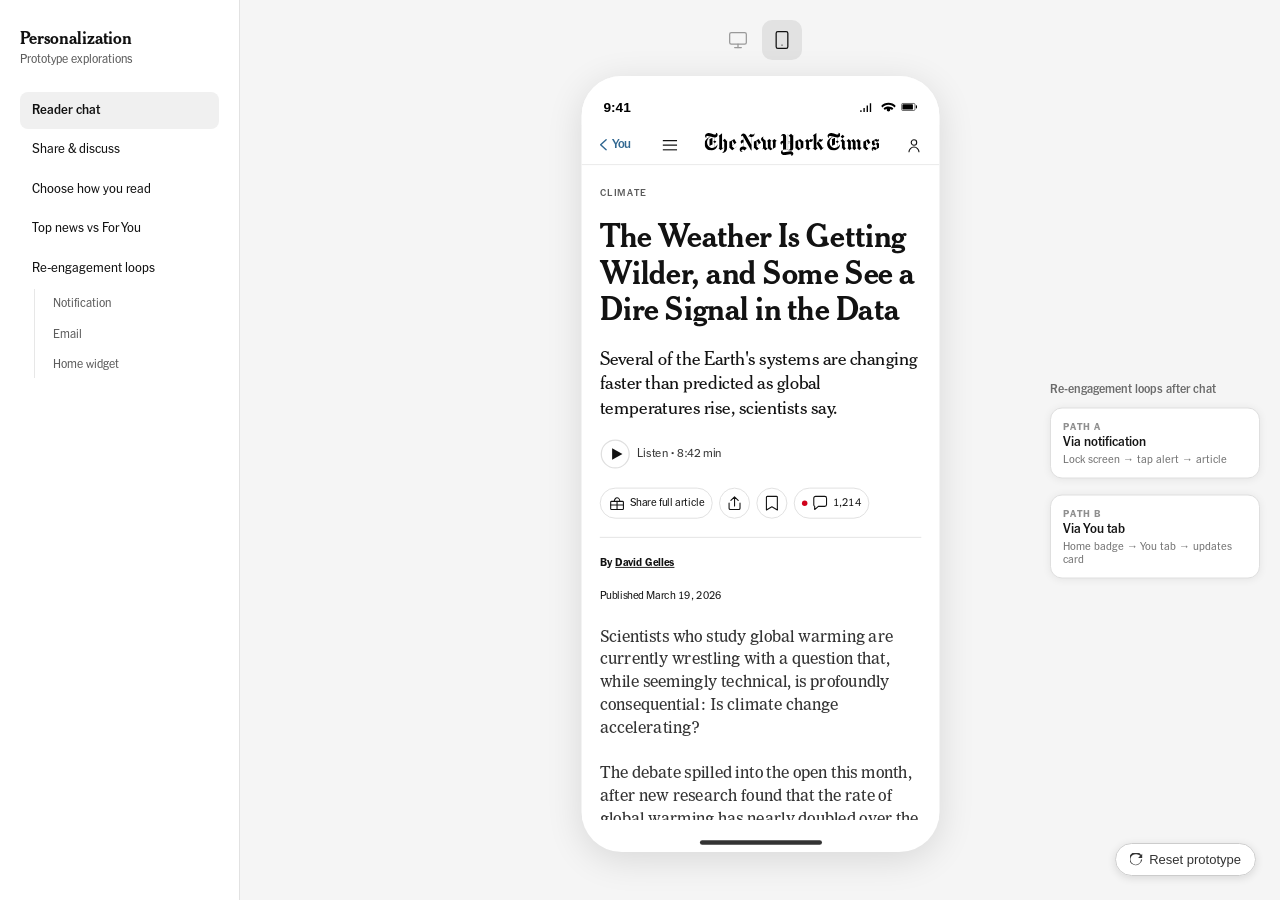
==== Personalization/personalization-features.html @ 5e34247d "Add personalization-features prototype with all dependencies Includes HTML prototype, local assets, " ====
<!DOCTYPE html>
<html lang="en">
<head>
<meta charset="UTF-8" />
<meta name="viewport" content="width=device-width, initial-scale=1.0" />
<title>Personalization Prototypes</title>

<!-- ━━━━━━━━━━━━━━━━━━━━━━━━━━━━━━━━━━━━━━━━━━━━━
     NYT Font Faces — ../QuickStart/NYTFonts/
     ━━━━━━━━━━━━━━━━━━━━━━━━━━━━━━━━━━━━━━━━━━━━━ -->
<style>
@font-face {
  font-family: 'NYTCheltenham';
  src: url('../QuickStart/NYTFonts/NYTCheltenhamBook.otf') format('opentype');
  font-weight: 400;
  font-style: normal;
}
@font-face {
  font-family: 'NYTCheltenham';
  src: url('../QuickStart/NYTFonts/NYTCheltenhamBold.otf') format('opentype');
  font-weight: 700;
  font-style: normal;
}
@font-face {
  font-family: 'NYTFranklin';
  src: url('../QuickStart/NYTFonts/NYTFranklinLight.otf') format('opentype');
  font-weight: 300;
  font-style: normal;
}
@font-face {
  font-family: 'NYTFranklin';
  src: url('../QuickStart/NYTFonts/NYTFranklinMedium.otf') format('opentype');
  font-weight: 500;
  font-style: normal;
}
@font-face {
  font-family: 'NYTFranklin';
  src: url('../QuickStart/NYTFonts/NYTFranklinSemibold.otf') format('opentype');
  font-weight: 600;
  font-style: normal;
}
@font-face {
  font-family: 'NYTFranklin';
  src: url('../QuickStart/NYTFonts/NYTFranklinBold.otf') format('opentype');
  font-weight: 700;
  font-style: normal;
}
@font-face {
  font-family: 'NYTFranklin';
  src: url('../QuickStart/NYTFonts/NYTFranklinExtraBold.otf') format('opentype');
  font-weight: 800;
  font-style: normal;
}
@font-face {
  font-family: 'NYTImperial';
  src: url('../QuickStart/NYTFonts/NYTImperialRegular.otf') format('opentype');
  font-weight: 400;
  font-style: normal;
}
</style>

<!-- ━━━━━━━━━━━━━━━━━━━━━━━━━━━━━━━━━━━━━━━━━━━━━
     Design Tokens + Base Styles
     ━━━━━━━━━━━━━━━━━━━━━━━━━━━━━━━━━━━━━━━━━━━━━ -->
<style>
:root {
  --bg: #f6f4ef;
  --ink: #111111;
  --muted: #5b5b5b;
  --line: #dedbd2;
  --inactive: #d0cec8;
  --card-bg: #ffffff;

  --type-h1-font-family: 'NYTCheltenham', Georgia, serif;
  --type-h1-font-weight: 700;
  --type-h1-font-size: 36px;
  --type-h1-line-height: 40px;
  --type-h1-color: #121212;

  --type-h2-font-family: 'NYTCheltenham', Georgia, serif;
  --type-h2-font-weight: 400;
  --type-h2-font-size: 21px;
  --type-h2-line-height: 27px;
  --type-h2-color: #121212;

  --type-body-font-family: 'NYTImperial', Georgia, serif;
  --type-body-font-weight: 400;
  --type-body-font-size: 18px;
  --type-body-line-height: 25px;
  --type-body-color: #333;

  --type-meta-font-family: 'NYTFranklin', sans-serif;
  --type-meta-font-weight: 500;
  --type-meta-font-size: 12px;
  --type-meta-line-height: 1.3;
  --type-meta-color: #121212;

  --type-ui-13-font-family: 'NYTFranklin', sans-serif;
  --type-ui-13-font-weight: 500;
  --type-ui-13-font-size: 13px;
  --type-ui-13-line-height: 16px;
  --type-ui-13-color: #333;

  --type-ui-14-semibold-font-family: 'NYTFranklin', sans-serif;
  --type-ui-14-semibold-font-weight: 600;
  --type-ui-14-semibold-font-size: 14px;
  --type-ui-14-semibold-line-height: 1.3;

  --type-ui-12-font-family: 'NYTFranklin', sans-serif;
  --type-ui-12-font-weight: 500;
  --type-ui-12-font-size: 12px;
  --type-ui-12-line-height: 1.3;

  --tpl-accent: #326891;
  --tpl-negative: #d0021b;
}

*, *::before, *::after { box-sizing: border-box; margin: 0; padding: 0; }

html, body {
  height: 100%;
  background: #f5f5f5;
  font-family: 'NYTFranklin', -apple-system, 'Segoe UI', sans-serif;
  color: var(--ink);
  overflow: hidden;
}

#app {
  display: flex;
  flex-direction: row;
  height: 100vh;
  width: 100vw;
}
</style>

<!-- ━━━━━━━━━━━━━━━━━━━━━━━━━━━━━━━━━━━━━━━━━━━━━
     Sidebar Styles
     ━━━━━━━━━━━━━━━━━━━━━━━━━━━━━━━━━━━━━━━━━━━━━ -->
<style>
#sidebar {
  width: 240px;
  min-width: 240px;
  height: 100vh;
  background: #fff;
  border-right: 1px solid #e2e2e2;
  display: flex;
  flex-direction: column;
  padding: 28px 20px 20px;
  overflow-y: auto;
}

.sidebar-title {
  font-family: 'NYTCheltenham', Georgia, serif;
  font-weight: 700;
  font-size: 18px;
  line-height: 22px;
  color: var(--ink);
  margin-bottom: 2px;
}

.sidebar-subtitle {
  font-family: 'NYTFranklin', sans-serif;
  font-weight: 500;
  font-size: 12px;
  line-height: 1.3;
  color: var(--muted);
  margin-bottom: 24px;
}

#sidebar-list {
  list-style: none;
  margin: 0;
  padding: 0;
  display: flex;
  flex-direction: column;
  gap: 2px;
}

.sidebar-item {
  display: block;
  width: 100%;
  text-align: left;
  background: none;
  border: none;
  cursor: pointer;
  padding: 10px 12px;
  border-radius: 8px;
  font-family: 'NYTFranklin', sans-serif;
  font-weight: 500;
  font-size: 13px;
  line-height: 1.35;
  color: var(--ink);
  transition: background 0.12s;
}
.sidebar-item:hover {
  background: #f5f5f5;
}
.sidebar-item.active {
  background: #f0f0f0;
  font-weight: 600;
}
.sidebar-item:focus-visible {
  outline: 2px solid var(--tpl-accent);
  outline-offset: 1px;
}

.sidebar-sublist {
  list-style: none;
  margin: 2px 0 8px 14px;
  padding: 0 0 0 8px;
  border-left: 1px solid #e7e7e7;
  display: flex;
  flex-direction: column;
  gap: 2px;
}

.sidebar-subitem {
  display: block;
  width: 100%;
  text-align: left;
  background: none;
  border: none;
  cursor: pointer;
  padding: 6px 10px;
  border-radius: 6px;
  font-family: 'NYTFranklin', sans-serif;
  font-weight: 500;
  font-size: 12px;
  line-height: 1.35;
  color: var(--muted);
  transition: background 0.12s, color 0.12s;
}
.sidebar-subitem:hover {
  background: #f6f6f6;
  color: var(--ink);
}
.sidebar-subitem.active {
  background: #f0f0f0;
  color: var(--ink);
  font-weight: 600;
}
.sidebar-subitem:focus-visible {
  outline: 2px solid var(--tpl-accent);
  outline-offset: 1px;
}
</style>

<!-- ━━━━━━━━━━━━━━━━━━━━━━━━━━━━━━━━━━━━━━━━━━━━━
     Main Area + Toggle Bar
     ━━━━━━━━━━━━━━━━━━━━━━━━━━━━━━━━━━━━━━━━━━━━━ -->
<style>
#main-area {
  flex: 1;
  display: flex;
  flex-direction: column;
  align-items: center;
  min-width: 0;
  height: 100vh;
}

#toggle-bar {
  position: sticky;
  top: 0;
  z-index: 100;
  display: flex;
  align-items: center;
  gap: 4px;
  padding: 20px 0 0;
  flex-shrink: 0;
}

.toggle-btn {
  width: 40px;
  height: 40px;
  border: none;
  border-radius: 10px;
  background: transparent;
  cursor: pointer;
  display: flex;
  align-items: center;
  justify-content: center;
  color: #999;
  transition: background 0.15s, color 0.15s;
}
.toggle-btn:hover {
  background: rgba(0,0,0,0.06);
  color: #666;
}
.toggle-btn.active {
  background: rgba(0,0,0,0.08);
  color: var(--ink);
}
.toggle-btn:focus-visible {
  outline: 2px solid var(--tpl-accent);
  outline-offset: 2px;
}
.toggle-btn svg {
  width: 20px;
  height: 20px;
  stroke: currentColor;
  fill: none;
  stroke-width: 1.5;
  stroke-linecap: round;
  stroke-linejoin: round;
}
</style>

<!-- ━━━━━━━━━━━━━━━━━━━━━━━━━━━━━━━━━━━━━━━━━━━━━
     Device Frames
     ━━━━━━━━━━━━━━━━━━━━━━━━━━━━━━━━━━━━━━━━━━━━━ -->
<style>
#frame-area {
  flex: 1;
  display: flex;
  align-items: flex-start;
  justify-content: center;
  width: 100%;
  min-height: 0;
  padding: 16px 24px 24px;
  position: relative;
}

#device-wrapper {
  transform-origin: top center;
  transition: transform 0.5s cubic-bezier(0.4, 0, 0.2, 1);
}

#device-frame {
  background: var(--card-bg);
  position: relative;
  overflow: hidden;
  transition: width    0.5s cubic-bezier(0.4, 0, 0.2, 1),
              height   0.5s cubic-bezier(0.4, 0, 0.2, 1),
              border-radius 0.5s cubic-bezier(0.4, 0, 0.2, 1),
              box-shadow    0.5s cubic-bezier(0.4, 0, 0.2, 1);
}
.mode-mobile #device-frame {
  border-radius: 44px;
  box-shadow: 0 8px 40px rgba(0,0,0,0.12);
}
.mode-desktop #device-frame {
  border-radius: 12px;
  box-shadow: 0 4px 24px rgba(0,0,0,0.08);
}

.phone-chrome {
  transition: opacity 0.3s ease;
}
.mode-desktop .phone-chrome {
  opacity: 0;
  pointer-events: none;
}

.phone-status-bar {
  position: absolute;
  top: 0; left: 0; right: 0;
  height: 54px;
  padding: 14px 24px 0;
  display: flex;
  align-items: center;
  justify-content: space-between;
  z-index: 10;
  background: var(--card-bg);
  font: 600 15px/1 -apple-system, 'SF Pro Text', sans-serif;
  color: #000;
  transition: background 0.3s, color 0.3s, opacity 0.3s;
}
.phone-status-bar .status-icons {
  display: flex;
  align-items: center;
  gap: 5px;
}
.phone-status-bar .status-icons svg { width: 18px; height: 12px; }

.phone-home-indicator {
  position: absolute;
  bottom: 0; left: 0; right: 0;
  height: 34px;
  display: flex;
  align-items: flex-end;
  justify-content: center;
  pointer-events: none;
  z-index: 10;
  background: transparent;
}
.phone-home-indicator::after {
  content: '';
  width: 134px;
  height: 5px;
  background: #333;
  border-radius: 3px;
  margin-bottom: 8px;
}

#content-scroll {
  position: absolute;
  top: 0; left: 0; right: 0; bottom: 0;
  overflow-y: auto;
  -webkit-overflow-scrolling: touch;
  transition: padding 0.5s cubic-bezier(0.4, 0, 0.2, 1);
}
.mode-mobile #content-scroll {
  padding: 54px 0 34px;
}
/* Path A lock screen: edge-to-edge inside phone (no hub status / home inset) */
#device-frame.device-frame--path-a-lock #content-scroll {
  padding: 0 !important;
  transition: none !important;
}
#device-frame.device-frame--path-a-lock .phone-status-bar,
#device-frame.device-frame--path-a-lock .phone-home-indicator {
  display: none !important;
}
#device-frame.device-frame--path-a-lock.inline-chat-journey-active #content-scroll {
  padding: 0 !important;
}
/* Any inline-chat journey screen (Path A / Path B): hide base article nav */
#device-frame.inline-chat-journey-active .nyt-nav {
  display: none !important;
}
/* In journey mode, disable container/screen motion entirely. */
#device-frame.inline-chat-journey-active #content-scroll {
  transition: none !important;
  /* Keep top status inset, remove bottom inset so Path B tab bar
     sits lower and no content peeks under it. */
  padding: 54px 0 0 !important;
}
#device-frame.inline-chat-journey-active .inline-chat-journey-screen {
  transition: none !important;
  transform: none !important;
}
.mode-desktop #content-scroll {
  padding: 48px 48px;
}

/* Inline chat: outer shell does not scroll — article column scrolls inside */
#content-scroll.inline-chat-fill {
  overflow: hidden;
  display: flex;
  flex-direction: column;
}

#prototype-content.inline-chat-fill {
  flex: 1;
  min-height: 0;
  display: flex;
  flex-direction: column;
  overflow: hidden;
}
</style>

<!-- ━━━━━━━━━━━━━━━━━━━━━━━━━━━━━━━━━━━━━━━━━━━━━
     Canvas Path Panel CSS (Inline Article Chat)
     ━━━━━━━━━━━━━━━━━━━━━━━━━━━━━━━━━━━━━━━━━━━━━ -->
<style>
.inline-chat-path-entry {
  appearance: none;
  border: 1px solid #dfdfdf;
  border-radius: 12px;
  padding: 12px;
  background: #fff;
  text-align: left;
  cursor: pointer;
  display: flex;
  flex-direction: column;
  gap: 2px;
  box-shadow: 0 1px 8px rgba(0,0,0,0.07);
  transition: border-color 0.2s ease, transform 0.2s ease, box-shadow 0.2s ease;
}
.inline-chat-path-entry:hover {
  border-color: #c7c7c7;
  transform: translateX(2px);
  box-shadow: 0 3px 14px rgba(0,0,0,0.1);
}
.inline-chat-path-entry:focus-visible {
  outline: 2px solid var(--tpl-accent);
  outline-offset: 2px;
}
.inline-chat-path-entry--active {
  border-color: #111;
  box-shadow: 0 0 0 1px #111;
}
.inline-chat-path-entry-kicker {
  font-family: var(--type-ui-12-font-family);
  font-size: 10px;
  font-weight: 700;
  letter-spacing: 0.08em;
  text-transform: uppercase;
  color: #8f8f8f;
}
.inline-chat-path-entry-title {
  font-family: var(--type-ui-13-font-family);
  font-size: 13px;
  font-weight: 600;
  color: #141414;
}
.inline-chat-path-entry-caption {
  font-family: var(--type-meta-font-family);
  font-size: 11px;
  color: #737373;
}

/* In-phone journey layer (Path A / Path B) */
.inline-chat-journey-layer {
  position: absolute;
  inset: 0;
  background: transparent;
  z-index: 25;
  display: none;
}
.inline-chat-journey-layer--visible {
  display: block;
}
.inline-chat-journey-screen {
  position: absolute;
  inset: 0;
  opacity: 0;
  pointer-events: none;
  transform: translateX(10px);
  transition: opacity 0.22s ease, transform 0.22s ease;
  overflow: hidden;
}
.inline-chat-journey-screen--active {
  opacity: 1;
  pointer-events: auto;
  transform: translateX(0);
}
/* Path A should snap in immediately (no expand/slide animation). */
.inline-chat-journey-screen--path-a {
  transform: none;
  transition: none;
}
.inline-chat-journey-screen--path-a.inline-chat-journey-screen--active {
  transform: none;
}
/* Path B feed should appear without slide movement. */
.inline-chat-journey-screen--path-b {
  transform: none;
  transition: none;
}
.inline-chat-journey-screen--path-b.inline-chat-journey-screen--active {
  transform: none;
}

/* Path A: lockscreen + notification (iOS / Figma node 1134:3064) */
.inline-chat-lockscreen {
  height: 100%;
  min-height: 100%;
  position: relative;
  box-sizing: border-box;
  overflow: hidden;
  background: url('../QuickStart/Assets/wallpaper.png') center/cover no-repeat;
  display: flex;
  flex-direction: column;
  align-items: center;
  justify-content: flex-start;
  padding: 0 0 0;
}
.inline-chat-lock-system-ui {
  position: absolute;
  left: 0;
  right: 0;
  top: 0;
  height: 54px;
  pointer-events: none;
  z-index: 2;
}
.inline-chat-lock-island {
  position: absolute;
  left: 50%;
  top: 11px;
  transform: translateX(-50%);
  width: 126px;
  height: 37px;
  border-radius: 999px;
  background: #000;
}
.inline-chat-lock-status-right {
  position: absolute;
  right: 14px;
  top: 18px;
  display: flex;
  align-items: center;
  gap: 4px;
}
.inline-chat-lock-status-right svg {
  display: block;
  color: #fff;
}
.inline-chat-lock-date {
  margin: 0;
  padding: 74px 0 0;
  font-family: -apple-system, 'SF Pro Text', 'Helvetica Neue', sans-serif;
  font-size: 22px;
  font-weight: 500;
  color: rgba(255,255,255,0.8);
  letter-spacing: -0.26px;
  text-align: center;
  line-height: 28px;
}
.inline-chat-lock-time {
  margin: 0 0 14px;
  font-family: -apple-system, 'SF Pro Display', 'Helvetica Neue', sans-serif;
  font-size: 96px;
  font-weight: 600;
  color: #fff;
  letter-spacing: -1.65px;
  line-height: 1;
  text-align: center;
}
.inline-chat-lock-bottom {
  margin-top: auto;
  width: 100%;
  display: flex;
  align-items: center;
  justify-content: space-between;
  padding: 0 54px 24px;
  box-sizing: border-box;
  pointer-events: none;
}
.inline-chat-lock-glyph-btn {
  width: 50px;
  height: 50px;
  border-radius: 999px;
  background: rgba(0,0,0,0.26);
  display: inline-flex;
  align-items: center;
  justify-content: center;
  overflow: hidden;
}
.inline-chat-lock-glyph-btn img {
  width: auto;
  height: 22px;
  display: block;
}
.inline-chat-lock-home-pill {
  width: 154px;
  height: 5px;
  margin: 8px auto 8px;
  border-radius: 100px;
  background: #fff;
}
.inline-chat-ios-notification {
  width: calc(100% - 24px);
  max-width: 327px;
  margin: 0 auto;
  border: none;
  padding: 0;
  text-align: left;
  cursor: pointer;
  font: inherit;
  -webkit-appearance: none;
  appearance: none;
  background: transparent;
  border-radius: 12px;
  transition: transform 0.18s ease, filter 0.18s ease;
}
.inline-chat-ios-notification:hover {
  transform: scale(1.01);
  filter: brightness(1.04);
}
.inline-chat-ios-notification:focus-visible {
  outline: 2px solid rgba(255,255,255,0.95);
  outline-offset: 3px;
}
.inline-chat-ios-notification-slab {
  display: block;
  position: relative;
  border-radius: 12px;
  padding: 10px 16px;
  background: rgba(255,255,255,0.1);
  border: none;
  box-shadow: none;
  backdrop-filter: blur(50px);
  -webkit-backdrop-filter: blur(50px);
  overflow: hidden;
}
.inline-chat-ios-notification-inner {
  display: flex;
  flex-direction: row;
  align-items: flex-start;
  gap: 10px;
}
.inline-chat-ios-notification-main {
  flex: 1;
  min-width: 0;
}
.inline-chat-ios-notification-top {
  display: flex;
  align-items: center;
  gap: 6px;
  margin-bottom: 4px;
}
.inline-chat-ios-app-icon {
  width: 18px;
  height: 18px;
  border-radius: 4px;
  flex-shrink: 0;
  display: block;
  object-fit: contain;
  filter: brightness(0) invert(1);
}
.inline-chat-ios-app-name {
  font-family: -apple-system, 'SF Pro Text', sans-serif;
  font-size: 12px;
  font-weight: 400;
  letter-spacing: 0;
  text-transform: uppercase;
  color: #fff;
  flex: 1;
  text-align: left;
}
.inline-chat-ios-notification-time {
  font-family: -apple-system, 'SF Pro Text', sans-serif;
  font-size: 12px;
  font-weight: 400;
  color: rgba(255,255,255,0.55);
  flex-shrink: 0;
}
.inline-chat-ios-notification-title {
  display: block;
  margin: 0 0 2px;
  font-family: -apple-system, 'SF Pro Text', sans-serif;
  font-size: 14px;
  font-weight: 700;
  color: #fff;
  line-height: 18px;
}
.inline-chat-ios-notification-body {
  display: block;
  margin: 0;
  font-family: -apple-system, 'SF Pro Text', sans-serif;
  font-size: 14px;
  font-weight: 400;
  color: #fff;
  line-height: 16px;
}
.inline-chat-ios-notification-thumb {
  flex-shrink: 0;
  width: 80px;
  height: 80px;
  border-radius: 3px;
  overflow: hidden;
  background: rgba(0,0,0,0.15);
}
.inline-chat-ios-notification-thumb img {
  width: 100%;
  height: 100%;
  object-fit: cover;
  display: block;
}

/* ── Path B: Shared NYT phone mock shell (Figma-aligned) ── */
.inline-chat-nyt-view {
  height: 100%;
  background: var(--bg-primary, #fff);
  display: flex;
  flex-direction: column;
  position: relative;
}
.inline-chat-nyt-topbar {
  height: 45px;
  display: flex;
  align-items: center;
  justify-content: space-between;
  padding: 0 16px;
  border-bottom: 1px solid #f2f2f2;
  background: #fff;
  flex-shrink: 0;
}
.inline-chat-nyt-topbar .icon-btn {
  border: none;
  background: transparent;
  width: 24px;
  height: 24px;
  display: inline-flex;
  align-items: center;
  justify-content: center;
  color: var(--content-primary, #121212);
  cursor: pointer;
  padding: 0;
}
.inline-chat-nyt-topbar .icon-btn:focus-visible {
  outline: 2px solid #326891;
  outline-offset: 2px;
}
.inline-chat-nyt-logo {
  width: 182px;
  height: auto;
  display: block;
}
.inline-chat-nyt-ribbon {
  height: 49px;
  border-bottom: 1px solid #f2f2f2;
  background: #fff;
  white-space: nowrap;
  overflow-x: auto;
  scrollbar-width: none;
  flex-shrink: 0;
}
.inline-chat-nyt-ribbon::-webkit-scrollbar { display: none; }
.inline-chat-nyt-ribbon-track {
  display: inline-flex;
  align-items: center;
  height: 100%;
}
.inline-chat-nyt-ribbon-item {
  display: flex;
  align-items: center;
  justify-content: center;
  height: 100%;
  padding: 0 10px;
  font-family: 'NYTFranklin', sans-serif;
  font-weight: 500;
  font-size: 16px;
  line-height: 1.3;
  color: var(--content-secondary-dim, #727272);
  text-decoration: none;
  white-space: nowrap;
}
.inline-chat-nyt-ribbon-item--selected {
  font-weight: 600;
  color: var(--content-primary, #121212);
  border-bottom: 4px solid var(--content-primary, #121212);
  padding-top: 2px;
}
.inline-chat-nyt-scroll {
  flex: 1;
  overflow-y: auto;
  -webkit-overflow-scrolling: touch;
}

/* ── Home tab: story list ── */
.inline-chat-home-story-list {
  padding: 12px 0 32px;
}
.inline-chat-home-story-item {
  padding: 0 20px;
}
.inline-chat-home-story-rule {
  height: 1px;
  background: var(--stroke-tertiary, #DFDFDF);
}
.inline-chat-home-story-body {
  padding: 12px 0 24px;
}
.inline-chat-home-story-content {
  display: flex;
  flex-direction: column;
  gap: 8px;
}
.inline-chat-home-story-content-media {
  display: flex;
  flex-direction: column;
  gap: 16px;
}
.inline-chat-home-story-row {
  display: flex;
  gap: 16px;
  align-items: flex-start;
}
.inline-chat-home-story-row .inline-chat-home-story-content {
  flex: 1;
  min-width: 0;
}
.inline-chat-home-headline-lead {
  margin: 0;
  font-family: 'NYTCheltenham', Georgia, serif;
  font-weight: 700;
  font-size: 28px;
  line-height: 1.15;
  color: var(--content-primary, #121212);
}
.inline-chat-home-headline-large {
  margin: 0;
  font-family: 'NYTCheltenham', Georgia, serif;
  font-weight: 700;
  font-size: 26px;
  line-height: 1.15;
  color: var(--content-primary, #121212);
}
.inline-chat-home-headline-standard {
  margin: 0;
  font-family: 'NYTCheltenham', Georgia, serif;
  font-weight: 700;
  font-size: 20px;
  line-height: 1.15;
  letter-spacing: 0.2px;
  color: var(--content-primary, #121212);
}
.inline-chat-home-summary {
  margin: 0;
  font-family: 'NYTImperial', Georgia, serif;
  font-weight: 400;
  font-size: 16px;
  line-height: 1.39;
  color: var(--content-secondary, #5A5A5A);
}
.inline-chat-home-meta {
  margin: 0;
  font-family: 'NYTFranklin', sans-serif;
  font-weight: 500;
  font-size: 11px;
  line-height: 1.25;
  letter-spacing: 1.1px;
  text-transform: uppercase;
  color: var(--content-secondary, #5A5A5A);
}
.inline-chat-home-top-label {
  margin: 0 0 -4px;
  font-family: 'NYTFranklin', sans-serif;
  font-weight: 600;
  font-size: 11px;
  line-height: 1.25;
  letter-spacing: 1.1px;
  text-transform: uppercase;
  color: var(--content-primary, #121212);
}
.inline-chat-home-top-label .label-secondary {
  color: var(--content-secondary-dim, #727272);
}
.inline-chat-home-live-label {
  margin: 0 0 -4px;
  font-family: 'NYTFranklin', sans-serif;
  font-weight: 800;
  font-size: 11px;
  line-height: 1.25;
  letter-spacing: 1.1px;
  text-transform: uppercase;
  color: var(--signal-breaking, #D0021B);
}
.inline-chat-home-story-image {
  width: 100%;
  aspect-ratio: 1 / 1;
  object-fit: cover;
  display: block;
}
.inline-chat-home-thumb {
  width: 95px;
  height: 95px;
  object-fit: cover;
  flex-shrink: 0;
}
.inline-chat-home-section-header {
  padding: 0 20px 2px;
}
.inline-chat-home-section-header-inner {
  padding-top: 16px;
}
.inline-chat-home-section-rule {
  height: 2px;
  background: var(--content-primary, #121212);
  margin-bottom: 12px;
}
.inline-chat-home-section-title {
  margin: 0;
  font-family: 'NYTFranklin', sans-serif;
  font-weight: 700;
  font-size: 16px;
  line-height: 1.3;
  color: var(--content-primary, #121212);
}

/* ── You tab content (Figma 1123:5105) ── */
.inline-chat-you-header {
  padding: 20px 24px 24px;
  position: relative;
}
.inline-chat-you-greeting-row {
  display: flex;
  align-items: center;
  gap: 3px;
}
.inline-chat-you-title {
  margin: 0;
  font-family: 'NYTCheltenham', Georgia, serif;
  font-weight: 500;
  font-size: 28px;
  line-height: 1.15;
  color: var(--content-primary, #121212);
}
.inline-chat-you-caret {
  width: 16px;
  height: 16px;
  flex-shrink: 0;
  display: inline-flex;
  align-items: center;
  justify-content: center;
}
.inline-chat-you-caret svg {
  width: 7px;
  height: 12px;
  fill: none;
  stroke: var(--content-primary, #121212);
  stroke-width: 1.5;
  stroke-linecap: round;
  stroke-linejoin: round;
}
.inline-chat-you-subtitle {
  margin: 0;
  font-family: 'NYTCheltenham', Georgia, serif;
  font-weight: 400;
  font-size: 28px;
  line-height: 1.15;
  color: var(--content-secondary-dim, #727272);
}
.inline-chat-you-settings-btn {
  position: absolute;
  top: 0;
  right: 8px;
  width: 44px;
  height: 44px;
  border: none;
  background: #fff;
  border-radius: 53px;
  cursor: pointer;
  display: flex;
  align-items: center;
  justify-content: center;
  padding: 12px;
}
.inline-chat-you-settings-btn:focus-visible {
  outline: 2px solid #326891;
  outline-offset: 2px;
}
.inline-chat-you-settings-btn img {
  width: 20px;
  height: 20px;
  display: block;
}
.inline-chat-you-modules {
  padding: 0 24px 32px;
  display: flex;
  flex-direction: column;
  gap: 32px;
}
.inline-chat-you-module-title-row {
  display: flex;
  align-items: center;
  gap: 3px;
}
.inline-chat-you-module-title {
  margin: 0;
  font-family: 'NYTFranklin', sans-serif;
  font-weight: 700;
  font-size: 18px;
  line-height: 1.3;
  color: var(--content-primary, #121212);
}
.inline-chat-you-module-items {
  display: flex;
  flex-direction: column;
  gap: 12px;
}
.inline-chat-you-module-header {
  display: flex;
  flex-direction: column;
  gap: 12px;
}
.inline-chat-you-story-row {
  display: flex;
  gap: 12px;
  align-items: flex-start;
}
.inline-chat-you-story-text {
  flex: 1;
  min-width: 0;
  display: flex;
  flex-direction: column;
  gap: 4px;
}
.inline-chat-you-story-title {
  margin: 0;
  font-family: 'NYTCheltenham', Georgia, serif;
  font-weight: 500;
  font-size: 18px;
  line-height: 1.2;
  letter-spacing: 0.18px;
  color: var(--content-primary, #121212);
}
.inline-chat-you-story-meta {
  margin: 0;
  font-family: 'NYTFranklin', sans-serif;
  font-weight: 500;
  font-size: 11px;
  line-height: 1.25;
  letter-spacing: 1.1px;
  text-transform: uppercase;
  color: var(--content-secondary-dim, #727272);
}
.inline-chat-you-saved-meta {
  display: flex;
  gap: 4px;
  align-items: center;
}
.inline-chat-you-saved-meta svg {
  width: 12px;
  height: 12px;
  flex-shrink: 0;
}
.inline-chat-you-story-thumb {
  width: 95px;
  height: 95px;
  object-fit: cover;
  flex-shrink: 0;
}
.inline-chat-you-updates-card {
  margin: 0 0 16px;
  padding: 18px 18px 16px;
  border: none;
  border-radius: 10px;
  background: #fff;
  box-shadow: 0 4px 16px rgba(0, 0, 0, 0.18);
  cursor: pointer;
  text-align: left;
  font: inherit;
  -webkit-appearance: none;
  appearance: none;
  width: 100%;
  display: flex;
  flex-direction: column;
  gap: 14px;
  box-sizing: border-box;
}
.inline-chat-you-updates-card:hover {
  box-shadow: 0 6px 20px rgba(0, 0, 0, 0.22);
}
.inline-chat-you-updates-card:focus-visible {
  outline: 2px solid #326891;
  outline-offset: 2px;
}
.inline-chat-you-updates-card-top {
  display: flex;
  align-items: flex-start;
  justify-content: space-between;
  gap: 10px;
}
.inline-chat-you-updates-card-text {
  display: flex;
  flex-direction: column;
  gap: 5px;
  flex: 1 1 auto;
  min-width: 0;
}
.inline-chat-you-updates-title {
  margin: 0;
  font-family: 'NYTFranklin', sans-serif;
  font-size: 15px;
  font-weight: 700;
  color: #121212;
  line-height: 1.25;
}
.inline-chat-you-updates-body {
  margin: 0;
  font-family: 'NYTFranklin', sans-serif;
  font-size: 14px;
  font-weight: 500;
  color: #121212;
  line-height: 1.35;
}
.inline-chat-you-updates-avatars {
  display: flex;
  flex-shrink: 0;
  align-items: center;
}
.inline-chat-you-updates-avatar {
  width: 36px;
  height: 36px;
  border-radius: 50%;
  background: #d9d9d9;
  border: 2px solid #fff;
  display: flex;
  align-items: center;
  justify-content: center;
  font-family: 'NYTFranklin', sans-serif;
  font-size: 13px;
  font-weight: 700;
  color: #555;
  flex-shrink: 0;
}
.inline-chat-you-updates-avatar:not(:first-child) {
  margin-left: -12px;
}
.inline-chat-you-updates-cta {
  width: 100%;
  padding: 9px 14px;
  border: 1px solid #cdcdcd;
  border-radius: 6px;
  background: transparent;
  font-family: 'NYTFranklin', sans-serif;
  font-size: 14px;
  font-weight: 500;
  color: #121212;
  text-align: center;
  line-height: 1.25;
  box-sizing: border-box;
  pointer-events: none;
}
.inline-chat-you-see-all {
  display: inline-block;
  font-family: 'NYTFranklin', sans-serif;
  font-weight: 600;
  font-size: 14px;
  line-height: 1.3;
  color: var(--content-primary, #121212);
  text-decoration: underline;
  opacity: 0.8;
  cursor: pointer;
  background: none;
  border: none;
  padding: 8px 0 0;
}
.inline-chat-you-see-all:focus-visible {
  outline: 2px solid #326891;
  outline-offset: 2px;
}

/* ── Shared bottom tab bar (Figma "tab-bar" 82px) ── */
.inline-chat-nyt-tabbar {
  position: absolute;
  left: 0;
  right: 0;
  bottom: 0;
  height: 82px;
  border-top: 0.5px solid var(--stroke-tertiary, #DFDFDF);
  background: rgba(255,255,255,0.98);
  display: flex;
  align-items: flex-start;
  padding-top: 10px;
  z-index: 35;
}
.inline-chat-nyt-tab {
  flex: 1;
  border: none;
  background: transparent;
  color: var(--content-secondary-dim, #727272);
  font-family: 'NYTFranklin', sans-serif;
  font-weight: 600;
  font-size: 11px;
  line-height: normal;
  letter-spacing: 0.3px;
  display: flex;
  flex-direction: column;
  align-items: center;
  justify-content: center;
  gap: 4px;
  height: 52px;
  cursor: pointer;
  position: relative;
  padding: 0;
}
.inline-chat-nyt-tab .tab-icon {
  width: 24px;
  height: 24px;
  display: block;
}
.inline-chat-nyt-tab--active {
  color: var(--content-primary, #121212);
}
.inline-chat-nyt-tab:not(.inline-chat-nyt-tab--active) .tab-icon.icon-home {
  opacity: 0.58;
}
.inline-chat-nyt-tab.inline-chat-nyt-tab--active .tab-icon.icon-you {
  filter: brightness(0) saturate(100%);
}
.inline-chat-nyt-tab:focus-visible {
  outline: 2px solid #326891;
  outline-offset: 2px;
}
.inline-chat-nyt-tab--you-alert::before {
  content: '';
  position: absolute;
  top: 0;
  right: 20%;
  width: 12px;
  height: 12px;
  border-radius: 50%;
  background: #D0021B;
  border: 2px solid #fff;
}
</style>

<!-- ━━━━━━━━━━━━━━━━━━━━━━━━━━━━━━━━━━━━━━━━━━━━━
     Inline Article Chat Prototype CSS
     ━━━━━━━━━━━━━━━━━━━━━━━━━━━━━━━━━━━━━━━━━━━━━ -->
<style>
#prototype-content {
  font-family: 'NYTFranklin', -apple-system, sans-serif;
  color: var(--ink);
}

.nyt-nav {
  flex-shrink: 0;
  display: flex;
  align-items: center;
  justify-content: space-between;
  padding: 8px 16px;
  border-bottom: 1px solid #e2e2e2;
  background: var(--card-bg);
}
.nyt-nav button {
  background: none;
  border: none;
  cursor: pointer;
  padding: 4px;
  display: flex;
  align-items: center;
}
.nyt-nav button:focus-visible {
  outline: 2px solid var(--tpl-accent);
  outline-offset: 2px;
  border-radius: 4px;
}
.nyt-nav-back-btn {
  display: inline-flex;
  align-items: center;
  gap: 5px;
  font-family: 'NYTFranklin', sans-serif;
  font-size: 14px;
  font-weight: 600;
  color: var(--tpl-accent, #326891);
  white-space: nowrap;
}
.nyt-nav-back-btn svg {
  flex-shrink: 0;
}
.inline-chat-you-updates-card--collapsing {
  overflow: hidden !important;
  pointer-events: none;
}
.nyt-logo-img {
  display: block;
  height: 27px;
  width: auto;
}

/* Article column */
.article-wrap {
  padding: 20px 20px 40px;
  display: flex;
  flex-direction: column;
  gap: 20px;
}

.article-headline {
  font-family: 'NYTCheltenham', Georgia, serif;
  font-weight: 700;
  font-size: 36px;
  line-height: 40px;
  color: #121212;
}

.article-dek {
  font-family: 'NYTCheltenham', Georgia, serif;
  font-weight: 400;
  font-size: 21px;
  line-height: 27px;
  letter-spacing: 0.098px;
  color: #121212;
}

.listen-row {
  display: flex;
  align-items: center;
}
.listen-btn {
  display: flex;
  align-items: center;
  gap: 7px;
  background: none;
  border: none;
  cursor: pointer;
}
.listen-btn:focus-visible {
  outline: 2px solid var(--tpl-accent);
  outline-offset: 2px;
  border-radius: 6px;
}
.listen-btn svg {
  width: 34px;
  height: 34px;
  flex-shrink: 0;
}
.listen-text {
  font-family: 'NYTFranklin', sans-serif;
  font-weight: 500;
  font-size: 13px;
  line-height: 16px;
  color: #333;
}
.listen-text b {
  font-weight: 700;
}

.util-row {
  display: flex;
  align-items: center;
  gap: 7px;
  flex-wrap: wrap;
}
.util-pill {
  display: flex;
  align-items: center;
  gap: 4px;
  background: #fff;
  border: 1px solid #dfdfdf;
  border-radius: 30px;
  padding: 6px 8px;
  cursor: pointer;
  font-family: 'NYTFranklin', sans-serif;
  font-weight: 500;
  font-size: 12px;
  line-height: 1.3;
  color: #121212;
  white-space: nowrap;
  transition: background 0.15s;
}
.util-pill:hover { background: #f5f5f5; }
.util-pill:focus-visible {
  outline: 2px solid var(--tpl-accent);
  outline-offset: 2px;
}
.util-pill svg { width: 20px; height: 20px; flex-shrink: 0; }
.util-pill.icon-only { padding: 6px; }

.article-divider {
  border: none;
  border-top: 1px solid #e2e2e2;
  margin: 0;
}

.byline-row {
  display: flex;
  gap: 16px;
  align-items: flex-start;
}
.byline-avatar {
  width: 48px;
  height: 48px;
  border-radius: 50%;
  object-fit: cover;
  flex-shrink: 0;
}
.byline-avatar--hidden {
  display: none;
}
.byline-text {
  font-family: 'NYTFranklin', sans-serif;
  font-weight: 500;
  font-size: 12px;
  line-height: 1.3;
  color: #121212;
}
.byline-text a {
  color: #121212;
  text-decoration: underline;
}
.byline-name {
  font-weight: 700;
}

.article-date {
  font-family: 'NYTFranklin', sans-serif;
  font-weight: 500;
  font-size: 12px;
  line-height: 1.3;
  color: #121212;
}

.article-body {
  font-family: 'NYTImperial', Georgia, serif;
  font-weight: 400;
  font-size: 18px;
  line-height: 25px;
  color: #333;
}
.article-body a {
  color: inherit;
  text-decoration: underline;
}

.article-headline {
  margin: 0;
}

.inline-chat-root {
  flex: 1;
  min-height: 0;
  display: flex;
  flex-direction: column;
  position: relative;
}

.inline-chat-stage {
  flex: 1;
  min-height: 0;
  display: flex;
  flex-direction: column;
  overflow: hidden;
  background: var(--card-bg);
}

.inline-chat-article-scroll {
  flex: 1 1 auto;
  min-width: 0;
  overflow-x: hidden;
  overflow-y: auto;
  -webkit-overflow-scrolling: touch;
  outline: none;
}
.inline-chat-stage--chat-open {
  flex: 0 0 45%;
  border-bottom: 1px solid #e8e8e8;
}

.inline-chat-kicker-row { margin-bottom: 0; }
.inline-chat-section-kicker {
  font-family: var(--type-ui-12-font-family);
  font-weight: 600;
  font-size: 11px;
  letter-spacing: 0.1em;
  text-transform: uppercase;
  color: var(--muted);
}

/* pill removed – live indicator moved into FAB */

.inline-chat-live-dot {
  width: 6px;
  height: 6px;
  border-radius: 50%;
  background: var(--tpl-negative);
  animation: inline-chat-pulse 2s ease-in-out infinite;
}
@keyframes inline-chat-pulse {
  0%, 100% { box-shadow: 0 0 0 0 rgba(208, 2, 27, 0.4); }
  50% { box-shadow: 0 0 0 4px rgba(208, 2, 27, 0); }
}

.inline-chat-lede-figure { margin: 0 -20px; }
.inline-chat-lede-img {
  display: block;
  width: 100%;
  height: auto;
}
.inline-chat-lede-caption {
  display: flex;
  flex-direction: column;
  gap: 4px;
  margin-top: 6px;
  font-family: var(--type-meta-font-family);
  font-size: 11px;
  line-height: 1.35;
  color: var(--muted);
}
.inline-chat-lede-credit { font-size: 10px; }

.inline-chat-body-section-title {
  margin: 18px 0 10px;
  font-family: var(--type-h2-font-family);
  font-weight: 600;
  font-size: 20px;
  line-height: 1.2;
  letter-spacing: 0.01em;
  color: var(--ink);
}

.inline-chat-body-figure {
  margin: 12px -20px 16px;
}

.inline-chat-body-img {
  display: block;
  width: 100%;
  height: auto;
}

.inline-chat-para-wrap {
  padding: 6px 6px;
  margin-left: -6px;
  margin-right: -6px;
  border-radius: 8px;
  transition: background-color 0.2s ease;
}
.inline-chat-para-wrap--active {
  background: #f7f7f7;
  box-shadow: inset 0 0 0 1px #ececec;
}

.inline-chat-para {
  margin: 0 0 12.5px;
  font-family: inherit;
  font-size: inherit;
  line-height: inherit;
  color: inherit;
}

.inline-chat-source-note {
  font-family: var(--type-meta-font-family);
  font-size: 11px;
  line-height: 1.35;
  color: var(--muted);
  margin-top: 16px;
  padding-top: 12px;
  border-top: 1px solid #ececec;
}
.inline-chat-source-link {
  color: var(--tpl-accent);
}

.inline-chat-float-box {
  flex: 0 0 0;
  min-height: 0;
  max-height: none;
  width: 100%;
  border-top: 1px solid #e8e8e8;
  display: flex;
  flex-direction: column;
  background: #fafafa;
  transition: flex-basis 0.24s ease, opacity 0.18s ease;
  opacity: 0;
  pointer-events: none;
  overflow: hidden;
}
.inline-chat-float-box--open {
  flex: 0 0 55%;
  opacity: 1;
  pointer-events: auto;
}

.inline-chat-float-box-header {
  flex-shrink: 0;
  display: flex;
  align-items: flex-start;
  justify-content: space-between;
  gap: 6px;
  padding: 10px 10px 8px;
  border-bottom: 1px solid #e8e8e8;
}
.inline-chat-float-box-title {
  font-family: var(--type-ui-14-semibold-font-family);
  font-weight: 600;
  font-size: 14px;
  margin: 0;
}
.inline-chat-float-box-meta {
  font-family: var(--type-meta-font-family);
  font-size: 11px;
  color: var(--muted);
  margin: 6px 0 0;
}
.inline-chat-float-box-close {
  font-family: var(--type-ui-12-font-family);
  font-weight: 600;
  font-size: 11px;
  color: var(--tpl-accent);
  background: transparent;
  border: none;
  cursor: pointer;
  padding: 4px 6px;
  border-radius: 6px;
}
.inline-chat-float-box-close:hover { background: #fff; color: var(--ink); }
.inline-chat-float-box-close:focus-visible {
  outline: 2px solid var(--tpl-accent);
  outline-offset: 1px;
}

.inline-chat-fabs {
  position: absolute;
  right: 12px;
  bottom: 12px;
  display: flex;
  align-items: center;
  gap: 8px;
  opacity: 0;
  transform: translateY(12px);
  pointer-events: none;
  transition: opacity 0.2s ease, transform 0.2s ease;
  z-index: 15;
}
.inline-chat-fabs--visible {
  opacity: 1;
  transform: translateY(0);
  pointer-events: auto;
}
.inline-chat-stage--chat-open ~ .inline-chat-fabs {
  opacity: 0;
  pointer-events: none;
  transform: translateY(12px);
}
.inline-chat-fab {
  border-radius: 999px;
  border: 1px solid #d8d8d8;
  background: #fff;
  min-height: 40px;
  padding: 8px 12px;
  display: inline-flex;
  align-items: center;
  justify-content: center;
  gap: 6px;
  cursor: pointer;
  font-family: var(--type-ui-13-font-family);
  font-size: 12px;
  font-weight: 600;
  color: #121212;
}
.inline-chat-fab svg {
  width: 18px;
  height: 18px;
}
.inline-chat-fab--icon {
  width: 40px;
  padding: 0;
}
.inline-chat-fab:hover {
  background: #f5f5f5;
}
.inline-chat-fab:focus-visible {
  outline: 2px solid var(--tpl-accent);
  outline-offset: 2px;
}

.inline-chat-thread {
  flex: 1 1 auto;
  min-height: 0;
  overflow-y: auto;
  padding: 10px;
}

.inline-chat-comment-list {
  list-style: none;
  margin: 0;
  padding: 0;
  display: flex;
  flex-direction: column;
  gap: 12px;
}
.inline-chat-comment {
  display: flex;
  gap: 8px;
  align-items: flex-start;
}
.inline-chat-comment-content {
  min-width: 0;
  display: flex;
  flex-direction: column;
  gap: 2px;
}
.inline-chat-comment-meta {
  display: inline-flex;
  align-items: baseline;
  gap: 6px;
  font-family: var(--type-meta-font-family);
  font-size: 11px;
  color: var(--muted);
}
.inline-chat-comment-author {
  font-family: var(--type-ui-12-font-family);
  font-weight: 600;
  font-size: 12px;
  color: var(--ink);
}
.inline-chat-avatar {
  flex-shrink: 0;
  width: 28px;
  height: 28px;
  border-radius: 50%;
  background: #fff;
  border: 1px solid #e8e8e8;
  display: flex;
  align-items: center;
  justify-content: center;
  font-weight: 600;
  font-size: 10px;
  color: var(--muted);
}
.inline-chat-comment-text {
  font-family: var(--type-ui-13-font-family);
  font-weight: 500;
  font-size: 12px;
  line-height: 1.35;
  margin: 0;
  color: var(--ink);
}
.inline-chat-empty {
  font-family: var(--type-ui-13-font-family);
  font-size: 12px;
  color: var(--muted);
  margin: 0;
}

.inline-chat-composer-placeholder {
  flex-shrink: 0;
  padding: 10px;
  border-top: 1px solid #e8e8e8;
  background: rgba(255,255,255,0.86);
}
.inline-chat-composer-label {
  font-family: var(--type-ui-13-font-family);
  font-size: 12px;
  color: var(--muted);
}
.inline-chat-composer-status {
  display: inline-flex;
  align-items: center;
  gap: 6px;
  margin-bottom: 8px;
  font-family: var(--type-ui-12-font-family);
  font-size: 11px;
  color: var(--muted);
}
.inline-chat-composer-dot {
  width: 6px;
  height: 6px;
  border-radius: 50%;
  background: var(--tpl-negative);
}
.inline-chat-composer-row {
  display: flex;
  align-items: center;
  gap: 8px;
}
.inline-chat-composer-input {
  flex: 1 1 auto;
  min-width: 0;
  border: 1px solid #d9d9d9;
  border-radius: 999px;
  background: #fff;
  padding: 7px 10px;
  font-family: var(--type-ui-13-font-family);
  font-size: 12px;
  color: #444;
}
.inline-chat-composer-input:focus-visible {
  outline: 2px solid var(--tpl-accent);
  outline-offset: 1px;
}
.inline-chat-composer-send {
  border: 1px solid #d0d0d0;
  background: #fff;
  border-radius: 999px;
  min-width: 62px;
  padding: 7px 10px;
  font-family: var(--type-ui-12-font-family);
  font-size: 11px;
  font-weight: 600;
  color: #121212;
}
.inline-chat-composer-send:focus-visible {
  outline: 2px solid var(--tpl-accent);
  outline-offset: 2px;
}

/* ── Tab bar ──────────────────────────────────────────── */
.inline-chat-tab-bar {
  flex-shrink: 0;
  display: flex;
  background: #fff;
  border-bottom: 1px solid #e8e8e8;
}
.inline-chat-tab {
  flex: 1;
  padding: 10px 0 9px;
  background: transparent;
  border: none;
  border-bottom: 2px solid transparent;
  cursor: pointer;
  font-family: var(--type-ui-12-font-family);
  font-weight: 600;
  font-size: 12px;
  color: var(--muted);
  display: inline-flex;
  align-items: center;
  justify-content: center;
  gap: 5px;
  margin-bottom: -1px;
  transition: color 0.15s ease, border-color 0.15s ease;
}
.inline-chat-tab[aria-selected="true"] {
  color: var(--ink);
  border-bottom-color: #121212;
}
.inline-chat-tab:hover { color: var(--ink); }
.inline-chat-tab:focus-visible {
  outline: 2px solid var(--tpl-accent);
  outline-offset: -2px;
}
.inline-chat-tab-live-dot {
  width: 6px;
  height: 6px;
  border-radius: 50%;
  background: #cc0000;
  animation: inline-chat-live-pulse 1.8s ease-in-out infinite;
}
@keyframes inline-chat-live-pulse {
  0%, 100% { opacity: 1; }
  50% { opacity: 0.35; }
}

/* ── Tab content regions ──────────────────────────────── */
.inline-chat-tab-region {
  flex: 1 1 auto;
  min-height: 0;
  display: flex;
  flex-direction: column;
  overflow: hidden;
}
.inline-chat-tab-region[hidden] { display: none; }

/* ── Traditional Comments tab ─────────────────────────── */
.inline-chat-comments-header {
  flex-shrink: 0;
  padding: 8px 10px 7px;
  border-bottom: 1px solid #e8e8e8;
  display: flex;
  align-items: center;
  justify-content: space-between;
}
.inline-chat-comments-count {
  font-family: var(--type-ui-12-font-family);
  font-weight: 600;
  font-size: 12px;
  color: var(--ink);
}
.inline-chat-comments-sort {
  font-family: var(--type-ui-12-font-family);
  font-size: 11px;
  color: var(--muted);
}
.inline-chat-comments-sort strong { font-weight: 600; color: var(--ink); }
.inline-chat-comments-list {
  flex: 1 1 auto;
  min-height: 0;
  overflow-y: auto;
  padding: 8px 10px;
  display: flex;
  flex-direction: column;
  gap: 14px;
  list-style: none;
  margin: 0;
}
.inline-chat-tc-item {
  display: flex;
  flex-direction: column;
  gap: 5px;
  padding-bottom: 14px;
  border-bottom: 1px solid #f0f0f0;
}
.inline-chat-tc-item:last-child { border-bottom: none; padding-bottom: 0; }
.inline-chat-tc-top {
  display: flex;
  align-items: center;
  gap: 6px;
  flex-wrap: wrap;
}
.inline-chat-tc-name {
  font-family: var(--type-ui-12-font-family);
  font-weight: 600;
  font-size: 12px;
  color: var(--ink);
}
.inline-chat-tc-location {
  font-family: var(--type-meta-font-family);
  font-size: 11px;
  color: var(--muted);
}
.inline-chat-tc-pick {
  font-family: var(--type-ui-12-font-family);
  font-size: 10px;
  font-weight: 700;
  letter-spacing: 0.04em;
  text-transform: uppercase;
  background: #121212;
  color: #fff;
  padding: 2px 5px;
  border-radius: 2px;
  line-height: 1.3;
}
.inline-chat-tc-text {
  font-family: var(--type-ui-13-font-family);
  font-weight: 500;
  font-size: 12px;
  line-height: 1.45;
  color: var(--ink);
  margin: 0;
}
.inline-chat-tc-actions {
  display: flex;
  align-items: center;
  gap: 12px;
}
.inline-chat-tc-action {
  background: transparent;
  border: none;
  cursor: pointer;
  display: inline-flex;
  align-items: center;
  gap: 4px;
  font-family: var(--type-ui-12-font-family);
  font-size: 11px;
  color: var(--muted);
  padding: 0;
}
.inline-chat-tc-action:hover { color: var(--ink); }
.inline-chat-tc-action:focus-visible {
  outline: 2px solid var(--tpl-accent);
  outline-offset: 2px;
  border-radius: 3px;
}
.inline-chat-tc-time {
  font-family: var(--type-meta-font-family);
  font-size: 10px;
  color: #aaa;
  margin-left: auto;
}
.inline-chat-comments-cta {
  flex-shrink: 0;
  padding: 10px;
  border-top: 1px solid #e8e8e8;
  background: #fff;
}
.inline-chat-comments-post-btn {
  width: 100%;
  padding: 9px 0;
  background: #121212;
  color: #fff;
  border: none;
  border-radius: 4px;
  font-family: var(--type-ui-12-font-family);
  font-weight: 600;
  font-size: 13px;
  cursor: pointer;
  transition: background 0.15s ease;
}
.inline-chat-comments-post-btn:hover { background: #333; }
.inline-chat-comments-post-btn:focus-visible {
  outline: 2px solid var(--tpl-accent);
  outline-offset: 2px;
}

/* ── "You" avatar variant ─────────────────────────────── */
.inline-chat-avatar--you {
  background: var(--tpl-accent, #326891) !important;
  color: #fff !important;
  border: none !important;
}

/* ── New-message flash animation ──────────────────────── */
@keyframes inline-chat-new-msg {
  0%   { background-color: rgba(50, 104, 145, 0.12); }
  100% { background-color: transparent; }
}
@keyframes inline-chat-drip-in {
  0%   { opacity: 0; transform: translateY(12px); }
  100% { opacity: 1; transform: translateY(0); }
}
.inline-chat-comment--new {
  animation: inline-chat-new-msg 1.6s ease-out forwards;
  border-radius: 6px;
}
.inline-chat-comment--drip {
  animation: inline-chat-drip-in 0.35s ease-out forwards, inline-chat-new-msg 1.6s ease-out forwards;
  border-radius: 6px;
}
.inline-chat-tc-item--new {
  animation: inline-chat-new-msg 1.6s ease-out forwards;
  border-radius: 6px;
}
@keyframes inline-chat-thread-pulse {
  0%   { background-color: rgba(50, 104, 145, 0.15); }
  65%  { background-color: rgba(50, 104, 145, 0.12); }
  100% { background-color: transparent; }
}
.inline-chat-tc-item--highlight {
  animation: inline-chat-thread-pulse 2.6s ease-out forwards;
  border-radius: 6px;
}
/* ── Reply thread ─────────────────────────────────────── */
.inline-chat-tc-replies {
  display: flex;
  flex-direction: column;
  gap: 8px;
  margin-top: 6px;
  padding-left: 12px;
  border-left: 2px solid #e8e8e8;
}
.inline-chat-tc-reply {
  display: flex;
  flex-direction: column;
  gap: 3px;
}
.inline-chat-tc-reply-top {
  display: flex;
  align-items: center;
  gap: 6px;
}
.inline-chat-tc-reply-name {
  font-family: var(--type-ui-12-font-family);
  font-weight: 600;
  font-size: 11px;
  color: var(--ink);
}
.inline-chat-tc-reply-loc {
  font-family: var(--type-meta-font-family);
  font-size: 11px;
  color: var(--muted);
}
.inline-chat-tc-reply-time {
  font-family: var(--type-meta-font-family);
  font-size: 11px;
  color: var(--muted);
  margin-left: auto;
}
.inline-chat-tc-reply-text {
  font-family: var(--type-ui-13-font-family);
  font-weight: 500;
  font-size: 12px;
  line-height: 1.45;
  color: var(--ink);
  margin: 0;
}
.inline-chat-tc-reply-likes {
  display: inline-flex;
  align-items: center;
  gap: 3px;
  font-family: var(--type-ui-12-font-family);
  font-size: 11px;
  color: var(--muted);
  margin-top: 2px;
}

/* ── Comments compose area ────────────────────────────── */
.inline-chat-comments-compose {
  padding: 10px;
  display: flex;
  flex-direction: column;
  gap: 8px;
  border-top: 1px solid #e8e8e8;
  background: #fff;
}
.inline-chat-comments-compose-textarea {
  width: 100%;
  min-height: 72px;
  padding: 8px 10px;
  border: 1px solid #d0d0d0;
  border-radius: 6px;
  font-family: var(--type-ui-13-font-family);
  font-size: 13px;
  line-height: 1.4;
  color: #222;
  resize: none;
  box-sizing: border-box;
}
.inline-chat-comments-compose-textarea:focus-visible {
  outline: 2px solid var(--tpl-accent);
  outline-offset: 1px;
  border-color: var(--tpl-accent);
}
.inline-chat-comments-compose-actions {
  display: flex;
  align-items: center;
  justify-content: flex-end;
  gap: 8px;
}
.inline-chat-comments-compose-cancel {
  background: transparent;
  border: 1px solid #ccc;
  border-radius: 4px;
  padding: 6px 14px;
  font-family: var(--type-ui-12-font-family);
  font-weight: 600;
  font-size: 12px;
  color: var(--muted);
  cursor: pointer;
}
.inline-chat-comments-compose-cancel:hover { border-color: #999; color: var(--ink); }
.inline-chat-comments-compose-cancel:focus-visible {
  outline: 2px solid var(--tpl-accent);
  outline-offset: 2px;
}
.inline-chat-comments-compose-submit {
  background: #121212;
  color: #fff;
  border: none;
  border-radius: 4px;
  padding: 6px 16px;
  font-family: var(--type-ui-12-font-family);
  font-weight: 600;
  font-size: 12px;
  cursor: pointer;
  transition: background 0.15s ease;
}
.inline-chat-comments-compose-submit:hover { background: #333; }
.inline-chat-comments-compose-submit:disabled {
  opacity: 0.4;
  cursor: not-allowed;
}
.inline-chat-comments-compose-submit:focus-visible {
  outline: 2px solid var(--tpl-accent);
  outline-offset: 2px;
}
</style>

<!-- ━━━━━━━━━━━━━━━━━━━━━━━━━━━━━━━━━━━━━━━━━━━━━
     Clip & Discuss Prototype CSS
     ━━━━━━━━━━━━━━━━━━━━━━━━━━━━━━━━━━━━━━━━━━━━━ -->
<style>
/* Fill classes — same pattern as inline-chat-fill */
#content-scroll.clip-discuss-fill {
  overflow: hidden;
  display: flex;
  flex-direction: column;
}
#prototype-content.clip-discuss-fill {
  flex: 1;
  min-height: 0;
  display: flex;
  flex-direction: column;
  overflow: hidden;
  position: relative;
}
/* Clip & Discuss journey layer (Path A lockscreen / Path B home+you) */
.cd-journey-layer {
  position: absolute;
  inset: 0;
  z-index: 25;
  display: none;
}
.cd-journey-layer--visible {
  display: block;
}
.cd-journey-screen {
  position: absolute;
  inset: 0;
  opacity: 0;
  pointer-events: none;
  transition: none;
}
.cd-journey-screen--active {
  opacity: 1;
  pointer-events: auto;
}
/* Any CD journey screen active: keep status bar, remove bottom inset */
#device-frame.cd-journey-active #content-scroll {
  transition: none !important;
  padding: 54px 0 0 !important;
}
#device-frame.cd-journey-active .phone-home-indicator {
  display: none !important;
}
/* Path A lock: full edge-to-edge, hide all phone chrome */
#device-frame.cd-path-a-lock .phone-status-bar {
  display: none !important;
}
#device-frame.cd-path-a-lock.cd-journey-active #content-scroll {
  padding: 0 !important;
}

/* View layers */
.clip-discuss-view {
  position: absolute;
  top: 0; left: 0; right: 0; bottom: 0;
  display: flex;
  flex-direction: column;
  opacity: 0;
  pointer-events: none;
  transition: opacity 0.28s ease, transform 0.28s ease;
  transform: translateX(20px);
}
.clip-discuss-view--active {
  opacity: 1;
  pointer-events: auto;
  transform: translateX(0);
}
.clip-discuss-view--exit {
  opacity: 0;
  transform: translateX(-20px);
}

/* Article scroll */
.clip-discuss-article-scroll {
  flex: 1;
  min-height: 0;
  overflow-y: auto;
  -webkit-overflow-scrolling: touch;
  position: relative;
}

/* ── Text selection colour ── */
.clip-discuss-article-scroll .article-body ::selection {
  background: rgba(254, 243, 205, 0.8);
}
.clip-discuss-article-scroll .article-body ::-moz-selection {
  background: rgba(254, 243, 205, 0.8);
}

/* Persisted highlight mark */
.clip-discuss-mark {
  background: #fef3cd;
  border-radius: 2px;
  padding: 1px 0;
  transition: background 0.3s ease;
}
.clip-discuss-mark--flash {
  animation: cdMarkFlash 0.6s ease;
}
@keyframes cdMarkFlash {
  0%   { background: #fce588; }
  100% { background: #fef3cd; }
}

/* Body paragraphs — text cursor */
.clip-discuss-para {
  padding: 2px 0;
  cursor: text;
}

/* ── Floating selection toolbar ── */
.clip-discuss-sel-toolbar {
  position: absolute;
  z-index: 50;
  display: flex;
  align-items: center;
  gap: 2px;
  background: #fff;
  border-radius: 10px;
  box-shadow: 0 2px 16px rgba(0,0,0,0.15), 0 0 0 1px rgba(0,0,0,0.04);
  padding: 4px;
  opacity: 0;
  pointer-events: none;
  transform: translateY(6px);
  transition: opacity 0.15s ease, transform 0.15s ease;
}
.clip-discuss-sel-toolbar--visible {
  opacity: 1;
  pointer-events: auto;
  transform: translateY(0);
}
.clip-discuss-sel-toolbar::after {
  content: '';
  position: absolute;
  top: -4px;
  left: 50%;
  width: 8px;
  height: 8px;
  background: #fff;
  border-radius: 1px;
  transform: translateX(-50%) rotate(45deg);
  box-shadow: -1px -1px 3px rgba(0,0,0,0.06);
  z-index: -1;
}
.clip-discuss-sel-toolbar-btn {
  display: flex;
  align-items: center;
  gap: 6px;
  padding: 8px 14px;
  border: none;
  border-radius: 8px;
  background: none;
  cursor: pointer;
  font-family: 'NYTFranklin', sans-serif;
  font-weight: 600;
  font-size: 13px;
  color: var(--tpl-accent);
  white-space: nowrap;
  transition: background 0.12s;
}
.clip-discuss-sel-toolbar-btn:hover {
  background: #f5f5f5;
}
.clip-discuss-sel-toolbar-btn svg {
  width: 15px;
  height: 15px;
  stroke: currentColor;
  fill: none;
  stroke-width: 1.8;
  stroke-linecap: round;
  stroke-linejoin: round;
}
.clip-discuss-sel-toolbar-sep {
  width: 1px;
  height: 20px;
  background: #e8e8e8;
  flex-shrink: 0;
}

/* ── Dark overlay ── */
.clip-discuss-overlay {
  position: absolute;
  top: 0; left: 0; right: 0; bottom: 0;
  background: rgba(0,0,0,0.45);
  z-index: 30;
  opacity: 0;
  pointer-events: none;
  transition: opacity 0.28s ease;
}
.clip-discuss-overlay--visible {
  opacity: 1;
  pointer-events: auto;
}

/* ── Bottom sheet ── */
.clip-discuss-sheet {
  position: absolute;
  bottom: 0; left: 0; right: 0;
  background: #fff;
  border-radius: 16px 16px 0 0;
  z-index: 31;
  transform: translateY(100%);
  transition: transform 0.32s cubic-bezier(0.4,0,0.2,1);
  padding: 16px 20px 34px;
  display: flex;
  flex-direction: column;
  gap: 16px;
  max-height: 85%;
  overflow-y: auto;
}
.clip-discuss-sheet--visible {
  transform: translateY(0);
}
.clip-discuss-sheet-handle {
  width: 36px;
  height: 4px;
  border-radius: 2px;
  background: #d0d0d0;
  margin: 0 auto 2px;
  flex-shrink: 0;
}
.clip-discuss-sheet-title {
  font-family: 'NYTFranklin', sans-serif;
  font-weight: 600;
  font-size: 16px;
  color: var(--ink);
  margin: 0;
}

/* Clip preview in sheet */
.clip-discuss-clip-preview {
  background: #fffef5;
  border-left: 3px solid #f5d96e;
  border-radius: 0 6px 6px 0;
  padding: 12px 14px;
}
.clip-discuss-clip-preview-text {
  font-family: 'NYTCheltenham', Georgia, serif;
  font-weight: 400;
  font-size: 15px;
  line-height: 1.4;
  color: var(--ink);
  margin: 0 0 6px;
  display: -webkit-box;
  -webkit-line-clamp: 4;
  -webkit-box-orient: vertical;
  overflow: hidden;
}
.clip-discuss-clip-preview-source {
  font-family: 'NYTFranklin', sans-serif;
  font-weight: 500;
  font-size: 11px;
  color: var(--muted);
  margin: 0;
}

/* Note input */
.clip-discuss-note-input {
  width: 100%;
  min-height: 52px;
  max-height: 96px;
  padding: 10px 12px;
  border: 1px solid #dedbd2;
  border-radius: 8px;
  background: #fafaf8;
  font-family: 'NYTFranklin', sans-serif;
  font-weight: 400;
  font-size: 14px;
  line-height: 1.4;
  color: var(--ink);
  resize: none;
  outline: none;
  transition: border-color 0.15s;
}
.clip-discuss-note-input::placeholder {
  color: #b0b0b0;
}
.clip-discuss-note-input:focus {
  border-color: var(--tpl-accent);
}

/* Section label */
.clip-discuss-sheet-label {
  font-family: 'NYTFranklin', sans-serif;
  font-weight: 600;
  font-size: 13px;
  color: var(--ink);
  margin: 0;
}

/* Friend picker */
.clip-discuss-friend-list {
  display: flex;
  gap: 14px;
  overflow-x: auto;
  padding: 4px 0;
}
.clip-discuss-friend {
  display: flex;
  flex-direction: column;
  align-items: center;
  gap: 5px;
  background: none;
  border: none;
  cursor: pointer;
  padding: 4px;
  border-radius: 10px;
  transition: background 0.12s;
  flex-shrink: 0;
}
.clip-discuss-friend:hover {
  background: #f5f5f5;
}
.clip-discuss-friend-avatar {
  width: 44px;
  height: 44px;
  border-radius: 50%;
  display: flex;
  align-items: center;
  justify-content: center;
  font-family: 'NYTFranklin', sans-serif;
  font-weight: 700;
  font-size: 14px;
  color: #fff;
  transition: box-shadow 0.15s, transform 0.12s;
}
.clip-discuss-friend--selected .clip-discuss-friend-avatar {
  box-shadow: 0 0 0 2.5px #fff, 0 0 0 4.5px var(--tpl-accent);
  transform: scale(1.06);
}
.clip-discuss-friend-name {
  font-family: 'NYTFranklin', sans-serif;
  font-weight: 500;
  font-size: 11px;
  color: var(--muted);
  white-space: nowrap;
}

/* Share channels row */
.clip-discuss-channels {
  display: flex;
  gap: 14px;
  padding: 4px 0;
}
.clip-discuss-channel {
  display: flex;
  flex-direction: column;
  align-items: center;
  gap: 5px;
  background: none;
  border: none;
  cursor: pointer;
  padding: 4px;
  border-radius: 10px;
  transition: background 0.12s;
  flex-shrink: 0;
}
.clip-discuss-channel:hover {
  background: #f5f5f5;
}
.clip-discuss-channel-icon {
  width: 44px;
  height: 44px;
  border-radius: 50%;
  display: flex;
  align-items: center;
  justify-content: center;
  transition: box-shadow 0.15s, transform 0.12s;
}
.clip-discuss-channel--selected .clip-discuss-channel-icon {
  box-shadow: 0 0 0 2.5px #fff, 0 0 0 4.5px var(--tpl-accent);
  transform: scale(1.06);
}
.clip-discuss-channel-icon svg {
  width: 20px;
  height: 20px;
}
.clip-discuss-channel-label {
  font-family: 'NYTFranklin', sans-serif;
  font-weight: 500;
  font-size: 11px;
  color: var(--muted);
  white-space: nowrap;
}

/* Send button */
.clip-discuss-send-btn {
  width: 100%;
  padding: 14px;
  border: none;
  border-radius: 10px;
  background: var(--tpl-accent);
  color: #fff;
  font-family: 'NYTFranklin', sans-serif;
  font-weight: 600;
  font-size: 15px;
  cursor: pointer;
  transition: background 0.15s, opacity 0.15s;
}
.clip-discuss-send-btn:disabled {
  opacity: 0.4;
  cursor: default;
}
.clip-discuss-send-btn:not(:disabled):hover {
  background: #285375;
}

/* Confirmation toast */
.clip-discuss-confirmation {
  position: absolute;
  top: 0; left: 0; right: 0; bottom: 0;
  display: flex;
  align-items: center;
  justify-content: center;
  flex-direction: column;
  gap: 8px;
  opacity: 0;
  pointer-events: none;
  transition: opacity 0.2s ease;
  background: rgba(255,255,255,0.96);
  z-index: 2;
}
.clip-discuss-confirmation--visible {
  opacity: 1;
}
.clip-discuss-confirmation-icon {
  width: 40px;
  height: 40px;
  border-radius: 50%;
  background: #e8f4ec;
  display: flex;
  align-items: center;
  justify-content: center;
}
.clip-discuss-confirmation-icon svg {
  width: 20px;
  height: 20px;
  stroke: #2e7d32;
  fill: none;
  stroke-width: 2.5;
  stroke-linecap: round;
  stroke-linejoin: round;
}
.clip-discuss-confirmation-text {
  font-family: 'NYTFranklin', sans-serif;
  font-weight: 600;
  font-size: 15px;
  color: var(--ink);
}

/* ── Step panel (right side, outside phone) ── */
#cd-step-panel {
  position: absolute;
  right: 20px;
  top: 50%;
  transform: translateY(-50%);
  width: 210px;
  display: flex;
  flex-direction: column;
  gap: 8px;
  z-index: 20;
}
.cd-step-panel-title {
  margin: 0 0 4px;
  font-family: var(--type-ui-12-font-family);
  font-size: 12px;
  font-weight: 600;
  color: #6a6a6a;
}
.cd-step-annotation {
  border: 1px solid #e8e8e8;
  border-radius: 10px;
  padding: 10px 12px;
  background: #fafafa;
  text-align: left;
  display: flex;
  align-items: flex-start;
  gap: 10px;
  cursor: pointer;
  transition: border-color 0.2s ease, opacity 0.2s ease, background 0.15s ease;
  -webkit-user-select: none;
  user-select: none;
}
.cd-step-annotation:hover {
  border-color: #c0c0c0;
  background: #f3f3f3;
}
.cd-step-annotation--active {
  border-color: #121212;
  background: #fff;
  box-shadow: 0 1px 6px rgba(0,0,0,0.08);
}
.cd-step-annotation--active:hover {
  background: #fff;
}
.cd-step-annotation--completed {
  opacity: 0.5;
}
.cd-step-annotation--completed:hover {
  opacity: 0.7;
}
.cd-step-number {
  flex-shrink: 0;
  width: 22px;
  height: 22px;
  border-radius: 50%;
  background: #eee;
  display: flex;
  align-items: center;
  justify-content: center;
  font-family: var(--type-ui-12-font-family);
  font-size: 11px;
  font-weight: 700;
  color: #888;
}
.cd-step-annotation--active .cd-step-number {
  background: #121212;
  color: #fff;
}
.cd-step-panel-subtitle {
  margin: 8px 0 4px;
  font-family: var(--type-ui-12-font-family);
  font-size: 11px;
  font-weight: 600;
  color: #6a6a6a;
  letter-spacing: 0.03em;
}
.cd-step-content {
  flex: 1;
  min-width: 0;
}
.cd-step-label {
  font-family: var(--type-ui-13-font-family);
  font-size: 12px;
  font-weight: 600;
  color: #141414;
  margin: 0;
}
.cd-step-caption {
  font-family: var(--type-meta-font-family);
  font-size: 10px;
  color: #737373;
  margin: 2px 0 0;
}
@media (max-width: 840px) {
  #cd-step-panel { display: none; }
}

/* ── Home feed view ── */
.cd-home-view {
  flex: 1;
  display: flex;
  flex-direction: column;
  overflow: hidden;
  background: #fff;
}
.cd-home-topbar {
  flex-shrink: 0;
  display: flex;
  align-items: center;
  justify-content: space-between;
  padding: 8px 16px;
  border-bottom: 1px solid #e8e8e8;
}
.cd-home-topbar-btn {
  background: none;
  border: none;
  cursor: pointer;
  padding: 4px;
  color: #121212;
}
.cd-home-topbar-btn svg { width: 18px; height: 18px; }
.cd-home-logo {
  height: 22px;
}
.cd-home-ribbon {
  flex-shrink: 0;
  padding: 8px 16px;
  font-family: 'NYTFranklin', sans-serif;
  font-size: 11px;
  font-weight: 500;
  color: #666;
  border-bottom: 1px solid #f0f0f0;
  white-space: nowrap;
  overflow-x: auto;
}
.cd-home-scroll {
  flex: 1;
  min-height: 0;
  overflow-y: auto;
  -webkit-overflow-scrolling: touch;
  padding-bottom: 80px;
}
.cd-home-lead {
  padding: 16px;
  border-bottom: 1px solid #e8e8e8;
}
.cd-home-lead-img {
  width: 100%;
  height: 180px;
  object-fit: cover;
  border-radius: 4px;
  margin-bottom: 10px;
}
.cd-home-lead-headline {
  font-family: 'NYTCheltenham', Georgia, serif;
  font-weight: 700;
  font-size: 20px;
  line-height: 1.25;
  color: var(--ink);
  margin: 0 0 6px;
}
.cd-home-lead-summary {
  font-family: 'NYTFranklin', sans-serif;
  font-weight: 400;
  font-size: 13px;
  line-height: 1.4;
  color: #555;
  margin: 0 0 6px;
}
.cd-home-lead-meta {
  font-family: 'NYTFranklin', sans-serif;
  font-size: 11px;
  color: #999;
  margin: 0;
}
.cd-home-story {
  display: flex;
  gap: 12px;
  padding: 14px 16px;
  border-bottom: 1px solid #f0f0f0;
  align-items: flex-start;
}
.cd-home-story-text {
  flex: 1;
  min-width: 0;
}
.cd-home-story-title {
  font-family: 'NYTCheltenham', Georgia, serif;
  font-weight: 700;
  font-size: 15px;
  line-height: 1.3;
  color: var(--ink);
  margin: 0 0 4px;
}
.cd-home-story-meta {
  font-family: 'NYTFranklin', sans-serif;
  font-size: 11px;
  color: #999;
  margin: 0;
}
.cd-home-story-thumb {
  width: 80px;
  height: 80px;
  border-radius: 4px;
  object-fit: cover;
  flex-shrink: 0;
}

/* ── You page view ── */
.cd-you-view {
  flex: 1;
  display: flex;
  flex-direction: column;
  overflow: hidden;
  background: #fff;
}
.cd-you-topbar {
  flex-shrink: 0;
  display: flex;
  align-items: center;
  justify-content: space-between;
  padding: 8px 16px;
  border-bottom: 1px solid #e8e8e8;
}
.cd-you-topbar-btn {
  background: none;
  border: none;
  cursor: pointer;
  padding: 4px;
  color: #121212;
}
.cd-you-topbar-btn svg { width: 18px; height: 18px; }
.cd-you-scroll {
  flex: 1;
  min-height: 0;
  overflow-y: auto;
  -webkit-overflow-scrolling: touch;
  padding-bottom: 80px;
}
.cd-you-greeting {
  padding: 20px 16px 14px;
}
.cd-you-greeting h3 {
  font-family: 'NYTCheltenham', Georgia, serif;
  font-weight: 700;
  font-size: 22px;
  color: var(--ink);
  margin: 0 0 2px;
}
.cd-you-greeting p {
  font-family: 'NYTFranklin', sans-serif;
  font-size: 13px;
  color: #777;
  margin: 0;
}
.cd-activity-card {
  margin: 0 16px 16px;
  padding: 14px 16px;
  background: #fef8e8;
  border-radius: 12px;
  border: 1px solid #f0e4b8;
  cursor: pointer;
  display: flex;
  align-items: center;
  gap: 12px;
  transition: background 0.12s, box-shadow 0.12s;
}
.cd-activity-card:hover {
  background: #fdf2d5;
  box-shadow: 0 2px 10px rgba(0,0,0,0.06);
}
.cd-activity-avatar {
  flex-shrink: 0;
  width: 36px;
  height: 36px;
  border-radius: 50%;
  display: flex;
  align-items: center;
  justify-content: center;
  font-family: 'NYTFranklin', sans-serif;
  font-weight: 700;
  font-size: 13px;
  color: #fff;
}
.cd-activity-body {
  flex: 1;
  min-width: 0;
}
.cd-activity-title {
  font-family: 'NYTFranklin', sans-serif;
  font-weight: 600;
  font-size: 13px;
  color: var(--ink);
  margin: 0 0 2px;
}
.cd-activity-meta {
  font-family: 'NYTFranklin', sans-serif;
  font-size: 11px;
  color: #888;
  margin: 0;
}
.cd-activity-chevron {
  flex-shrink: 0;
  width: 16px;
  height: 16px;
  color: #999;
}
.cd-you-section {
  padding: 0 16px 16px;
}
.cd-you-section-title {
  font-family: 'NYTFranklin', sans-serif;
  font-weight: 600;
  font-size: 13px;
  color: var(--ink);
  margin: 0 0 10px;
  padding-top: 12px;
  border-top: 1px solid #f0f0f0;
}
.cd-you-item {
  display: flex;
  gap: 10px;
  padding: 8px 0;
  align-items: flex-start;
}
.cd-you-item-text {
  flex: 1;
  min-width: 0;
}
.cd-you-item-headline {
  font-family: 'NYTCheltenham', Georgia, serif;
  font-weight: 700;
  font-size: 14px;
  line-height: 1.3;
  color: var(--ink);
  margin: 0 0 3px;
}
.cd-you-item-meta {
  font-family: 'NYTFranklin', sans-serif;
  font-size: 11px;
  color: #999;
  margin: 0;
}
.cd-you-item-thumb {
  width: 60px;
  height: 60px;
  border-radius: 4px;
  object-fit: cover;
  flex-shrink: 0;
}
.cd-shared-card {
  display: flex;
  gap: 10px;
  padding: 10px;
  background: #f9f9f7;
  border-radius: 8px;
  border: 1px solid #ececec;
  align-items: flex-start;
}
.cd-shared-card-text {
  flex: 1;
  min-width: 0;
}
.cd-shared-card-sender {
  font-family: 'NYTFranklin', sans-serif;
  font-weight: 600;
  font-size: 12px;
  color: var(--ink);
  margin: 0 0 3px;
}
.cd-shared-card-excerpt {
  font-family: 'NYTCheltenham', Georgia, serif;
  font-size: 13px;
  line-height: 1.3;
  color: #333;
  margin: 0;
  display: -webkit-box;
  -webkit-line-clamp: 2;
  -webkit-box-orient: vertical;
  overflow: hidden;
}
.cd-shared-card-thumb {
  width: 50px;
  height: 50px;
  border-radius: 4px;
  object-fit: cover;
  flex-shrink: 0;
}

/* ── Thread view ── */
.cd-thread-view {
  flex: 1;
  display: flex;
  flex-direction: column;
  overflow: hidden;
  background: #fff;
}
.cd-thread-topbar {
  flex-shrink: 0;
  display: flex;
  align-items: center;
  gap: 8px;
  padding: 10px 16px;
  border-bottom: 1px solid #e8e8e8;
}
.cd-thread-back {
  display: flex;
  align-items: center;
  gap: 4px;
  background: none;
  border: none;
  cursor: pointer;
  font-family: 'NYTFranklin', sans-serif;
  font-weight: 500;
  font-size: 13px;
  color: var(--tpl-accent);
  padding: 0;
}
.cd-thread-back svg {
  width: 16px;
  height: 16px;
  stroke: currentColor;
  fill: none;
  stroke-width: 2;
  stroke-linecap: round;
  stroke-linejoin: round;
}
.cd-thread-scroll {
  flex: 1;
  min-height: 0;
  overflow-y: auto;
  -webkit-overflow-scrolling: touch;
  padding: 16px;
  display: flex;
  flex-direction: column;
  gap: 14px;
}
.cd-thread-clip-card {
  background: #fffef5;
  border-left: 3px solid #f5d96e;
  border-radius: 0 8px 8px 0;
  padding: 14px 16px;
}
.cd-thread-clip-text {
  font-family: 'NYTCheltenham', Georgia, serif;
  font-weight: 400;
  font-size: 15px;
  line-height: 1.4;
  color: var(--ink);
  margin: 0 0 6px;
}
.cd-thread-clip-source {
  font-family: 'NYTFranklin', sans-serif;
  font-size: 11px;
  color: var(--muted);
  margin: 0;
}
.cd-thread-messages {
  display: flex;
  flex-direction: column;
  gap: 10px;
}
.cd-thread-message {
  max-width: 82%;
  padding: 10px 14px;
  border-radius: 14px;
  font-family: 'NYTFranklin', sans-serif;
  font-size: 13px;
  line-height: 1.4;
}
.cd-thread-message--user {
  align-self: flex-end;
  background: #e8f0f8;
  color: var(--ink);
  border-bottom-right-radius: 4px;
}
.cd-thread-message--friend {
  align-self: flex-start;
  background: #f2f2f2;
  color: var(--ink);
  border-bottom-left-radius: 4px;
}
.cd-thread-message-name {
  font-weight: 600;
  font-size: 11px;
  color: #888;
  margin: 0 0 3px;
}
.cd-thread-view-article {
  align-self: center;
  padding: 10px 20px;
  border: 1px solid #d0d0d0;
  border-radius: 999px;
  background: #fff;
  font-family: 'NYTFranklin', sans-serif;
  font-weight: 600;
  font-size: 12px;
  color: var(--ink);
  cursor: pointer;
  transition: background 0.12s;
}
.cd-thread-view-article:hover {
  background: #f5f5f5;
}
.cd-thread-reply-bar {
  flex-shrink: 0;
  display: flex;
  align-items: center;
  gap: 8px;
  padding: 10px 16px;
  border-top: 1px solid #e8e8e8;
  background: #fff;
}
.cd-thread-reply-input {
  flex: 1;
  min-width: 0;
  border: 1px solid #d9d9d9;
  border-radius: 999px;
  padding: 8px 14px;
  font-family: 'NYTFranklin', sans-serif;
  font-size: 13px;
  color: #444;
  background: #fafafa;
}
.cd-thread-reply-input:focus {
  outline: 2px solid var(--tpl-accent);
  outline-offset: 1px;
  border-color: var(--tpl-accent);
}
.cd-thread-reply-send {
  border: none;
  background: var(--tpl-accent);
  color: #fff;
  border-radius: 50%;
  width: 32px;
  height: 32px;
  display: flex;
  align-items: center;
  justify-content: center;
  cursor: pointer;
  flex-shrink: 0;
}
.cd-thread-reply-send svg {
  width: 16px;
  height: 16px;
  fill: #fff;
}


</style>

<!-- ━━━━━━━━━━━━━━━━━━━━━━━━━━━━━━━━━━━━━━━━━━━━━
     Reading Modes Prototype CSS
     ━━━━━━━━━━━━━━━━━━━━━━━━━━━━━━━━━━━━━━━━━━━━━ -->
<style>
/* ── Fill overrides ── */
#content-scroll.reading-mode-fill {
  overflow: hidden;
  display: flex;
  flex-direction: column;
}
#prototype-content.reading-mode-fill {
  flex: 1;
  min-height: 0;
  display: flex;
  flex-direction: column;
  overflow: hidden;
}

/* ── Focused frame: gray bleeds behind status bar + home indicator ── */
#device-frame.reading-mode-focused-frame {
  background: #e8e8e8;
  transition: background 0.35s ease;
}
#device-frame.reading-mode-focused-frame .phone-status-bar {
  background: #e8e8e8 !important;
  transition: background 0.35s ease;
}
/* Remove content-scroll padding in ALL focused modes so bar position is consistent */
#device-frame.reading-mode-focused-frame #content-scroll,
#device-frame.reading-mode-deepreads-frame #content-scroll {
  padding: 0;
}

/* ── View container ── */
.reading-mode-view {
  flex: 1;
  min-height: 0;
  display: flex;
  flex-direction: column;
  background: #fff;
  transition: background 0.35s ease;
}
.reading-mode-view--focused {
  background: #e8e8e8;
}

/* ── Default Topbar: 45px ── */
.reading-mode-topbar {
  height: 45px;
  border-bottom: 1px solid #f2f2f2;
  display: flex;
  align-items: center;
  justify-content: space-between;
  padding: 0 16px;
  background: #fff;
  flex-shrink: 0;
  z-index: 9;
  overflow: hidden;
  transition: height 0.3s ease, opacity 0.3s ease, border-color 0.3s ease;
}
.reading-mode-icon-btn {
  border: none;
  background: transparent;
  width: 24px; height: 24px;
  display: inline-flex;
  align-items: center;
  justify-content: center;
  color: #121212;
  cursor: pointer;
  padding: 0;
}
.reading-mode-icon-btn:focus-visible {
  outline: 2px solid #326891;
  outline-offset: 2px;
}
.reading-mode-logo {
  width: 182px;
  height: auto;
  display: block;
}

/* ── Ribbon: 49px ── */
.reading-mode-ribbon {
  height: 49px;
  border-bottom: 1px solid #f2f2f2;
  background: #fff;
  white-space: nowrap;
  overflow-x: auto;
  overflow-y: hidden;
  scrollbar-width: none;
  flex-shrink: 0;
  z-index: 8;
  transition: height 0.3s ease, opacity 0.3s ease, border-color 0.3s ease;
}
.reading-mode-ribbon::-webkit-scrollbar { display: none; }
.reading-mode-ribbon-track {
  display: inline-flex;
  align-items: center;
  height: 100%;
}
.reading-mode-ribbon-item {
  display: flex;
  align-items: center;
  justify-content: center;
  height: 100%;
  padding: 0 10px;
  font-family: 'NYTFranklin', sans-serif;
  font-weight: 500;
  font-size: 16px;
  line-height: 1.3;
  color: #999;
  text-decoration: none;
  white-space: nowrap;
}
.reading-mode-ribbon-item--active {
  font-weight: 600;
  color: #121212;
  border-bottom: 4px solid #121212;
  padding-top: 2px;
}

/* ── Default pill row (below ribbon) ── */
.reading-mode-pill-row {
  display: flex;
  flex-wrap: wrap;
  gap: 10px;
  padding: 20px 20px 12px;
  justify-content: center;
  max-height: 70px;
  overflow: hidden;
  transition: max-height 0.3s ease, opacity 0.3s ease, padding 0.3s ease;
}

/* ── Pill buttons (shared between default row + focused bar) ── */
.reading-mode-pill {
  height: 35px;
  border-radius: 66px;
  padding: 5px 16px;
  border: 1px solid #d9d9d9;
  background: #fff;
  color: #363636;
  font-family: 'NYTFranklin', sans-serif;
  font-weight: 500;
  font-size: 14px;
  line-height: 23px;
  cursor: pointer;
  white-space: nowrap;
  flex-shrink: 0;
  transition: background 0.15s, border-color 0.15s, color 0.15s;
  display: inline-flex;
  align-items: center;
}
.reading-mode-pill:hover {
  background: #f5f5f5;
}
.reading-mode-pill[aria-pressed="true"] {
  background: #121212;
  border-color: #121212;
  color: #f8f8f8;
}
.reading-mode-pill:focus-visible {
  outline: 2px solid #326891;
  outline-offset: 2px;
}

/* ── Focused topbar ── */
.reading-mode-focused-bar {
  display: flex;
  align-items: center;
  padding: 0 16px;
  height: 50px;
  max-height: 0;
  opacity: 0;
  overflow: hidden;
  pointer-events: none;
  background: transparent;
  flex-shrink: 0;
  z-index: 9;
  gap: 8px;
  transition: max-height 0.35s ease, opacity 0.3s ease 0.05s;
}
.reading-mode-focused-bar .reading-mode-back-btn {
  border: none;
  background: transparent;
  width: 28px; height: 28px;
  display: inline-flex;
  align-items: center;
  justify-content: center;
  cursor: pointer;
  padding: 0;
  flex-shrink: 0;
  color: #121212;
  transition: color 0.3s ease;
}
.reading-mode-focused-bar .reading-mode-focused-pills {
  display: flex;
  gap: 8px;
  flex: 1;
  min-width: 0;
  overflow-x: auto;
  scrollbar-width: none;
}
.reading-mode-focused-bar .reading-mode-focused-pills::-webkit-scrollbar { display: none; }
.reading-mode-focused-bar .reading-mode-search-btn {
  border: none;
  background: transparent;
  width: 24px; height: 24px;
  display: inline-flex;
  align-items: center;
  justify-content: center;
  cursor: pointer;
  padding: 0;
  flex-shrink: 0;
  color: #121212;
  transition: color 0.3s ease;
}

/* ── Focused state toggles ── */
.reading-mode-view--focused .reading-mode-topbar {
  height: 0;
  opacity: 0;
  border-bottom-color: transparent;
  pointer-events: none;
}
.reading-mode-view--focused .reading-mode-ribbon {
  height: 0;
  opacity: 0;
  border-bottom-color: transparent;
  pointer-events: none;
}
.reading-mode-view--focused .reading-mode-pill-row {
  max-height: 0;
  opacity: 0;
  padding-top: 0;
  padding-bottom: 0;
  pointer-events: none;
}
.reading-mode-view--focused .reading-mode-bottom-nav {
  height: 0;
  opacity: 0;
  border-top-color: transparent;
  padding-top: 0;
  pointer-events: none;
}
.reading-mode-view--focused .reading-mode-focused-bar {
  max-height: 50px;
  opacity: 1;
  pointer-events: auto;
  margin-top: 54px;
}
.reading-mode-view--focused .reading-mode-scroll {
  background: #e8e8e8;
  display: flex;
  flex-direction: column;
}
.reading-mode-content-area {
  display: flex;
  flex-direction: column;
  transition: opacity 0.15s ease;
}
.reading-mode-view--focused .reading-mode-content-area {
  flex: 1;
  min-height: 0;
}

/* ── Bottom tab bar ── */
.reading-mode-bottom-nav {
  height: 52px;
  border-top: 0.5px solid #e0e0e0;
  background: rgba(255, 255, 255, 0.98);
  display: flex;
  align-items: flex-start;
  padding-top: 4px;
  flex-shrink: 0;
  z-index: 10;
  overflow: hidden;
  transition: height 0.3s ease, opacity 0.3s ease, border-color 0.3s ease, padding 0.3s ease;
}
.reading-mode-tab-item {
  flex: 1;
  border: none;
  background: transparent;
  color: #999;
  font-family: 'NYTFranklin', sans-serif;
  font-weight: 600;
  font-size: 11px;
  line-height: normal;
  letter-spacing: 0.3px;
  display: flex;
  flex-direction: column;
  align-items: center;
  justify-content: center;
  gap: 4px;
  height: 48px;
  cursor: pointer;
  padding: 0;
}
.reading-mode-tab-item--active {
  color: #121212;
}
.reading-mode-tab-icon {
  width: 24px;
  height: 24px;
  display: block;
}
.reading-mode-tab-item:focus-visible {
  outline: 2px solid #326891;
  outline-offset: 2px;
}

/* ── Scroll area ── */
.reading-mode-scroll {
  flex: 1;
  min-height: 0;
  overflow-y: auto;
  -webkit-overflow-scrolling: touch;
  background: #fff;
  transition: background 0.35s ease;
}

/* ── Default feed (home tab stories) ── */
.reading-mode-feed {
  padding: 0 0 32px;
}
.reading-mode-story {
  padding: 0 20px;
}
.reading-mode-story-rule {
  height: 1px;
  background: #e0e0e0;
}
.reading-mode-story-body {
  padding: 12px 0 24px;
}
.reading-mode-story-content {
  display: flex;
  flex-direction: column;
  gap: 8px;
}
.reading-mode-story-content-media {
  display: flex;
  flex-direction: column;
  gap: 16px;
}
.reading-mode-story-row {
  display: flex;
  gap: 16px;
  align-items: flex-start;
}
.reading-mode-story-row .reading-mode-story-content {
  flex: 1;
  min-width: 0;
}

/* Headlines */
.reading-mode-headline-lead {
  margin: 0;
  font-family: 'NYTCheltenham', Georgia, serif;
  font-weight: 700;
  font-size: 28px;
  line-height: 1.15;
  color: #121212;
}
.reading-mode-headline-large {
  margin: 0;
  font-family: 'NYTCheltenham', Georgia, serif;
  font-weight: 700;
  font-size: 26px;
  line-height: 1.15;
  color: #121212;
}
.reading-mode-headline-feature {
  margin: 0;
  font-family: 'NYTCheltenham', Georgia, serif;
  font-weight: 300;
  font-size: 30px;
  line-height: 1.15;
  color: #121212;
}
.reading-mode-headline-standard {
  margin: 0;
  font-family: 'NYTCheltenham', Georgia, serif;
  font-weight: 700;
  font-size: 20px;
  line-height: 1.15;
  letter-spacing: 0.2px;
  color: #121212;
}

/* Summary */
.reading-mode-summary {
  margin: 0;
  font-family: 'NYTImperial', Georgia, serif;
  font-weight: 400;
  font-size: 16px;
  line-height: 1.39;
  color: #555;
}

/* Meta / read time */
.reading-mode-reason {
  margin: 0 0 6px;
  font-family: 'NYTFranklin', sans-serif;
  font-weight: 500;
  font-size: 12px;
  line-height: 1.3;
  color: #666;
  font-style: italic;
}
.reading-mode-reason--light {
  color: rgba(255,255,255,0.75);
}
.reading-mode-meta {
  margin: 0;
  font-family: 'NYTFranklin', sans-serif;
  font-weight: 500;
  font-size: 11px;
  line-height: 1.25;
  letter-spacing: 1.1px;
  text-transform: uppercase;
  color: #666;
}

/* Top label / kicker */
.reading-mode-top-label {
  margin: 0;
  font-family: 'NYTFranklin', sans-serif;
  font-weight: 600;
  font-size: 11px;
  line-height: 1.25;
  letter-spacing: 1.1px;
  text-transform: uppercase;
  color: #121212;
  margin-bottom: -4px;
}
.reading-mode-top-label .label-secondary {
  color: #727272;
}
.reading-mode-live-label {
  margin: 0 0 -4px;
  font-family: 'NYTFranklin', sans-serif;
  font-weight: 800;
  font-size: 11px;
  line-height: 1.25;
  letter-spacing: 1.1px;
  text-transform: uppercase;
  color: #D0021B;
}
.reading-mode-section-header {
  padding: 0 20px 2px;
}
.reading-mode-section-header-inner {
  padding-top: 16px;
}
.reading-mode-section-rule {
  height: 2px;
  background: #121212;
  margin-bottom: 12px;
}
.reading-mode-section-title {
  margin: 0;
  font-family: 'NYTFranklin', sans-serif;
  font-weight: 700;
  font-size: 16px;
  line-height: 1.3;
  color: #121212;
}

/* Story image full width */
.reading-mode-story-image {
  width: 100%;
  aspect-ratio: 1 / 1;
  object-fit: cover;
  display: block;
}

/* Thumbnail 95x95 */
.reading-mode-thumb {
  width: 95px;
  height: 95px;
  object-fit: cover;
  flex-shrink: 0;
}

/* ── Quick Bites: counter pill ── */
.reading-mode-qb-counter-pill {
  background: transparent;
  border: 1px solid rgba(0,0,0,0.7);
  border-radius: 30px;
  padding: 3px 5px;
  font-family: 'NYTFranklin', sans-serif;
  font-weight: 600;
  font-size: 12px;
  letter-spacing: 1.2px;
  text-transform: uppercase;
  color: #000;
  text-align: center;
  width: fit-content;
  margin-bottom: 0;
  line-height: 1.25;
  align-self: flex-start;
}

/* ── Quick Bites: centering wrapper ── */
.reading-mode-qb-wrapper {
  display: flex;
  flex-direction: column;
  flex: 1;
  min-height: 100%;
  padding: 16px 20px 24px;
  box-sizing: border-box;
}

/* ── Quick Bites: card stack ── */
.reading-mode-qb-stack {
  position: relative;
  width: 333px;
  max-width: 100%;
  height: 500px;
  align-self: center;
  margin-top: auto;
  margin-bottom: auto;
}

/* ── Quick Bites: card ── */
.reading-mode-qb-card {
  position: absolute;
  top: 0; left: 0; right: 0;
  background: #fff;
  border-radius: 12px;
  box-shadow: 0 0 44px rgba(0,0,0,0.11);
  opacity: 0;
  pointer-events: none;
  transition: transform 0.3s ease, opacity 0.3s ease;
  overflow: hidden;
  will-change: transform;
}
.reading-mode-qb-card.moving {
  transition: none;
}
.reading-mode-qb-card--active {
  opacity: 1;
  pointer-events: auto;
  z-index: 3;
  transform: translateX(0) translateY(0) rotate(0deg) scale(1);
}
.reading-mode-qb-card--next {
  opacity: 0.7;
  pointer-events: none;
  z-index: 2;
  transform: scale(0.95) translateY(-30px);
}
.reading-mode-qb-card--removed {
  opacity: 0;
  pointer-events: none;
  z-index: 0;
  transition: transform 0.3s ease, opacity 0.3s ease;
}

/* ── QB card internals ── */
.reading-mode-qb-card-image-wrap {
  position: relative;
  width: 100%;
  height: 240px;
  overflow: hidden;
  flex-shrink: 0;
}
.reading-mode-qb-card-image {
  width: 100%;
  height: 100%;
  object-fit: cover;
  display: block;
}
.reading-mode-qb-card-gradient {
  position: absolute;
  bottom: 0; left: 0; right: 0;
  height: 100%;
  background: linear-gradient(to top, rgba(0,0,0,0.5) 7%, transparent 50%);
  pointer-events: none;
}
.reading-mode-qb-card-image-headline {
  position: absolute;
  bottom: 12px;
  left: 21px;
  right: 21px;
  margin: 0;
  font-family: 'NYTCheltenham', Georgia, serif;
  font-weight: 700;
  font-size: 16px;
  line-height: 22.6px;
  letter-spacing: 0.47px;
  color: #fff;
  z-index: 1;
}
.reading-mode-qb-card-body {
  padding: 0 24px 16px;
}
.reading-mode-qb-card-divider {
  height: 1px;
  background: #e0e0e0;
  margin: 12px 0;
}
.reading-mode-qb-card-ai-label {
  margin: 0 0 10px;
  font-family: 'NYTFranklin', sans-serif;
  font-weight: 500;
  font-size: 12px;
  line-height: 16px;
  letter-spacing: 0.11px;
  color: #999;
}
.reading-mode-qb-card-summary {
  margin: 0 0 16px;
  font-family: 'NYTFranklin', sans-serif;
  font-weight: 500;
  font-size: 16px;
  line-height: 1.3;
  color: #363636;
}
.reading-mode-qb-card-footer {
  display: flex;
  align-items: center;
  justify-content: space-between;
}
.reading-mode-qb-card-read-link {
  display: inline-flex;
  align-items: center;
  gap: 4px;
  font-family: 'NYTFranklin', sans-serif;
  font-weight: 700;
  font-size: 14px;
  color: #121212;
  cursor: pointer;
  text-decoration: none;
  background: none;
  border: none;
  padding: 0;
}
.reading-mode-qb-card-read-link svg {
  width: 12px;
  height: 12px;
  fill: none;
  stroke: currentColor;
  stroke-width: 2;
  stroke-linecap: round;
  stroke-linejoin: round;
}
.reading-mode-qb-card-actions {
  display: flex;
  align-items: center;
  gap: 6px;
}
.reading-mode-qb-card-action-btn {
  border: 1px solid #dfdfdf;
  background: #fff;
  width: 32px;
  height: 32px;
  border-radius: 30px;
  display: inline-flex;
  align-items: center;
  justify-content: center;
  cursor: pointer;
  padding: 6px;
  color: #121212;
  gap: 2px;
  font-family: 'NYTFranklin', sans-serif;
  font-size: 12px;
  font-weight: 500;
  box-sizing: border-box;
}
.reading-mode-qb-card-action-btn svg {
  width: 20px;
  height: 20px;
  fill: none;
  stroke: currentColor;
  stroke-width: 1.5;
  stroke-linecap: round;
  stroke-linejoin: round;
  flex-shrink: 0;
}
.reading-mode-qb-card-action-btn--comment {
  width: auto;
  padding: 6px 8px;
  gap: 2px;
}

/* ── Done / caught-up state ── */
.reading-mode-qb-done {
  display: flex;
  flex-direction: column;
  align-items: center;
  justify-content: center;
  padding: 80px 20px;
  text-align: center;
}
.reading-mode-qb-done-icon {
  width: 56px;
  height: 56px;
  border-radius: 50%;
  background: #f0f7f0;
  display: flex;
  align-items: center;
  justify-content: center;
  margin-bottom: 16px;
}
.reading-mode-qb-done-icon svg {
  width: 28px;
  height: 28px;
  stroke: #2e7d32;
  fill: none;
  stroke-width: 2.2;
  stroke-linecap: round;
  stroke-linejoin: round;
}
.reading-mode-qb-done-title {
  margin: 0 0 6px;
  font-family: 'NYTCheltenham', Georgia, serif;
  font-weight: 700;
  font-size: 22px;
  color: #121212;
}
.reading-mode-qb-done-subtitle {
  margin: 0;
  font-family: 'NYTFranklin', sans-serif;
  font-weight: 400;
  font-size: 14px;
  color: #666;
}

/* ══════════════════════════════════════════════════
   Deep Reads — full-screen hero pages
   ══════════════════════════════════════════════════ */

/* Frame: dark fallback behind hero images */
#device-frame.reading-mode-deepreads-frame {
  background: #000;
  transition: background 0.35s ease;
}
#device-frame.reading-mode-deepreads-frame .phone-status-bar {
  background: transparent !important;
  color: #fff !important;
  transition: background 0.35s ease, color 0.35s ease;
}
#device-frame.reading-mode-deepreads-frame .phone-home-indicator::after {
  background: rgba(255,255,255,0.6);
}
/* (content-scroll padding: 0 handled by shared focused rule above) */

/* View variant applied alongside --focused */
.reading-mode-view--deep.reading-mode-view--focused {
  background: #000;
  position: relative;
}

/* Focused bar stays in flow (same position as other modes) */
.reading-mode-view--deep .reading-mode-focused-bar {
  position: relative;
  z-index: 5;
  background: transparent;
}

/* Pill overrides — translucent on dark image */
.reading-mode-view--deep .reading-mode-pill {
  background: rgba(87, 87, 87, 0.4);
  color: #c1c1c1;
  border-color: transparent;
}
.reading-mode-view--deep .reading-mode-pill:hover {
  background: rgba(87, 87, 87, 0.55);
}
.reading-mode-view--deep .reading-mode-pill[aria-pressed="true"] {
  background: #fff;
  color: #121212;
  border-color: #fff;
}

/* White back chevron + search icon */
.reading-mode-view--deep .reading-mode-back-btn {
  color: #fff;
}
.reading-mode-view--deep .reading-mode-search-btn {
  color: #fff;
}

/* Scroll area: absolute full-bleed behind focused bar */
.reading-mode-view--deep .reading-mode-scroll {
  position: absolute;
  top: 0; left: 0; right: 0; bottom: 0;
  z-index: 1;
  background: #000;
  overflow: hidden;
}

/* Content area: relative container for abs pages */
.reading-mode-view--deep .reading-mode-content-area {
  position: relative;
  overflow: hidden;
  flex: 1;
  min-height: 0;
}

/* DR container — fills entire scroll area (full frame) */
.reading-mode-dr-container {
  position: absolute;
  top: 0; left: 0; right: 0; bottom: 0;
  overflow: hidden;
}

/* Individual page — absolute, full size, slides vertically */
.reading-mode-dr-page {
  position: absolute;
  top: 0; left: 0;
  width: 100%;
  height: 100%;
  transition: transform 0.4s ease;
  will-change: transform;
}
.reading-mode-dr-page--active  { transform: translateY(0); }
.reading-mode-dr-page--next    { transform: translateY(100%); }
.reading-mode-dr-page--prev    { transform: translateY(-100%); }
.reading-mode-dr-page.moving   { transition: none; }

/* Hero image */
.reading-mode-dr-hero-img {
  width: 100%;
  height: 100%;
  object-fit: cover;
  display: block;
}

/* Gradient overlays */
.reading-mode-dr-gradient-top {
  position: absolute;
  top: 0; left: 0; right: 0;
  height: 154px;
  background: linear-gradient(to bottom, rgba(0,0,0,0.55), transparent);
  pointer-events: none;
  z-index: 1;
}
.reading-mode-dr-gradient-bottom {
  position: absolute;
  bottom: 0; left: 0; right: 0;
  height: 290px;
  background: linear-gradient(to top, rgba(0,0,0,0.4), transparent);
  pointer-events: none;
  z-index: 1;
}

/* Counter pill — white outlined, below focused bar */
.reading-mode-dr-counter {
  position: absolute;
  top: 112px;
  left: 20px;
  z-index: 6;
  padding: 4px 12px;
  border-radius: 66px;
  border: 1px solid rgba(255,255,255,0.7);
  background: transparent;
  font-family: 'NYTFranklin', sans-serif;
  font-weight: 600;
  font-size: 12px;
  color: #fff;
  pointer-events: none;
}

/* Text block positioned above bottom gradient */
.reading-mode-dr-text-block {
  position: absolute;
  bottom: 90px;
  left: 20px;
  right: 20px;
  z-index: 2;
}

/* Kicker */
.reading-mode-dr-kicker {
  margin: 0 0 8px;
  font-family: 'NYTFranklin', sans-serif;
  font-weight: 800;
  font-size: 11px;
  color: #fff;
  text-transform: uppercase;
  letter-spacing: 1.1px;
}

/* Headline */
.reading-mode-dr-headline {
  margin: 0;
  font-family: 'NYTCheltenhamCond', 'NYTCheltenham', Georgia, serif;
  font-weight: 700;
  font-size: 54px;
  line-height: 59px;
  color: #fff;
  max-width: 308px;
}

/* Author row */
.reading-mode-dr-author {
  position: absolute;
  bottom: 34px;
  left: 20px;
  right: 20px;
  z-index: 2;
  display: flex;
  align-items: center;
  gap: 10px;
}
.reading-mode-dr-author-avatar {
  width: 29px;
  height: 29px;
  border-radius: 50%;
  background: rgba(255,255,255,0.25);
  display: flex;
  align-items: center;
  justify-content: center;
  font-family: 'NYTFranklin', sans-serif;
  font-weight: 700;
  font-size: 13px;
  color: #fff;
  flex-shrink: 0;
}
.reading-mode-dr-author-info {
  display: flex;
  flex-direction: column;
  gap: 1px;
}
.reading-mode-dr-follow {
  font-family: 'NYTFranklin', sans-serif;
  font-weight: 400;
  font-size: 11px;
  color: rgba(255,255,255,0.7);
}
.reading-mode-dr-author-name {
  font-family: 'NYTFranklin', sans-serif;
  font-weight: 600;
  font-size: 13px;
  color: #fff;
}
</style>

<!-- ━━━━━━━━━━━━━━━━━━━━━━━━━━━━━━━━━━━━━━━━━━━━━
     Today vs For You Prototype CSS
     ━━━━━━━━━━━━━━━━━━━━━━━━━━━━━━━━━━━━━━━━━━━━━ -->
<style>
/* ── Layout shell ── */
#content-scroll.today-foryou-fill {
  overflow: hidden;
  display: flex;
  flex-direction: column;
}
#prototype-content.today-foryou-fill {
  flex: 1;
  min-height: 0;
  display: flex;
  flex-direction: column;
  overflow: hidden;
}

.today-foryou-view {
  flex: 1;
  min-height: 0;
  display: flex;
  flex-direction: column;
  background: #fff;
}

/* ── Content area (holds scroll + For You overlay) ── */
.today-foryou-content-area {
  flex: 1;
  min-height: 0;
  position: relative;
  overflow: hidden;
}

.today-foryou-scroll {
  position: absolute;
  top: 0; left: 0; right: 0; bottom: 0;
  overflow-y: auto;
  -webkit-overflow-scrolling: touch;
  background: #fff;
}

/* ── Ribbon (from home-tab-template) ── */
.today-foryou-view .ribbon {
  position: relative;
  top: auto; left: auto; right: auto;
  height: 49px;
  border-bottom: 1px solid #f2f2f2;
  background: #fff;
  white-space: nowrap;
  overflow-x: auto;
  scrollbar-width: none;
  z-index: 8;
  flex-shrink: 0;
}
.today-foryou-view .ribbon::-webkit-scrollbar { display: none; }
.today-foryou-view .ribbon-track {
  display: inline-flex;
  align-items: center;
  height: 100%;
}
.today-foryou-view .ribbon-item {
  display: flex;
  align-items: center;
  justify-content: center;
  height: 100%;
  padding: 0 10px;
  font-family: 'NYTFranklin', sans-serif;
  font-weight: 500;
  font-size: 16px;
  line-height: 1.3;
  color: #727272;
  text-decoration: none;
  white-space: nowrap;
}
.today-foryou-view .ribbon-item.selected {
  font-weight: 600;
  color: #121212;
  border-bottom: 4px solid #121212;
  padding-top: 2px;
}

/* ── Pill switcher ── */
.today-foryou-pill-row {
  display: flex;
  justify-content: center;
  align-items: center;
  gap: 10px;
  padding: 24px 20px 4px;
  background: #fff;
  flex-shrink: 0;
}
.today-foryou-pill {
  height: 35px;
  border-radius: 66px;
  padding: 5px 16px;
  border: 1px solid #d9d9d9;
  background: #fff;
  color: #363636;
  font-family: 'NYTFranklin', sans-serif;
  font-weight: 500;
  font-size: 14px;
  line-height: 23px;
  cursor: pointer;
  white-space: nowrap;
  transition: background 0.15s, border-color 0.15s, color 0.15s;
  display: inline-flex;
  align-items: center;
}
.today-foryou-pill:hover {
  background: #f5f5f5;
}
.today-foryou-pill[aria-pressed="true"] {
  background: #121212;
  border-color: #121212;
  color: #f8f8f8;
}
.today-foryou-pill:focus-visible {
  outline: 2px solid #326891;
  outline-offset: 2px;
}

/* ── For You overlay ── */
.today-foryou-fy-overlay {
  position: absolute;
  top: 0; left: 0; right: 0; bottom: 0;
  z-index: 10;
  transform: translateY(100%);
  pointer-events: none;
}
.today-foryou-fy-overlay.active {
  transform: translateY(0);
  pointer-events: auto;
}
.today-foryou-fy-overlay.animate {
  transition: transform 0.4s cubic-bezier(0.4, 0, 0.2, 1);
}

/* ── Catchup zone ── */
.today-foryou-catchup {
  padding: 48px 20px 16px;
  text-align: center;
  display: flex;
  flex-direction: column;
  align-items: center;
  gap: 8px;
}
.today-foryou-catchup-icon {
  width: 40px;
  height: 40px;
  border-radius: 50%;
  background: #121212;
  color: #fff;
  display: flex;
  align-items: center;
  justify-content: center;
  margin-bottom: 4px;
  flex-shrink: 0;
  transform: scale(1);
  transform-origin: center center;
}
.today-foryou-catchup-icon svg {
  width: 20px;
  height: 20px;
  display: block;
}
.today-foryou-catchup-check-path {
  transform-origin: center center;
}
/* Scroll-reveal: elastic pop on the badge + draw the check (class toggled via IntersectionObserver) */
.today-foryou-catchup-icon.today-foryou-catchup-icon--animate {
  animation: today-foryou-catchup-icon-pop 0.72s cubic-bezier(0.34, 1.45, 0.64, 1) forwards;
}
.today-foryou-catchup-icon.today-foryou-catchup-icon--animate .today-foryou-catchup-check-path {
  animation: today-foryou-catchup-check-draw 0.52s cubic-bezier(0.33, 1, 0.68, 1) 0.1s forwards;
}
@keyframes today-foryou-catchup-icon-pop {
  0% {
    transform: scale(0.78);
    box-shadow: 0 0 0 0 rgba(18, 18, 18, 0.35);
  }
  42% {
    transform: scale(1.12);
    box-shadow: 0 0 0 12px rgba(18, 18, 18, 0);
  }
  72% { transform: scale(0.97); }
  100% {
    transform: scale(1);
    box-shadow: none;
  }
}
@keyframes today-foryou-catchup-check-draw {
  to { stroke-dashoffset: 0; }
}
@media (prefers-reduced-motion: reduce) {
  .today-foryou-catchup-icon.today-foryou-catchup-icon--animate {
    animation: none;
  }
  .today-foryou-catchup-icon.today-foryou-catchup-icon--animate .today-foryou-catchup-check-path {
    animation: none;
    stroke-dashoffset: 0 !important;
  }
}
.today-foryou-catchup-title {
  font-family: 'NYTFranklin', sans-serif;
  font-weight: 600;
  font-size: 16px;
  color: #121212;
  line-height: 1.3;
}
.today-foryou-catchup-prompt {
  font-family: 'NYTFranklin', sans-serif;
  font-weight: 500;
  font-size: 14px;
  color: #727272;
  margin-top: 24px;
}
.today-foryou-catchup-arrow {
  font-size: 20px;
  color: #727272;
  animation: today-foryou-bounce 1.5s ease infinite;
}
@keyframes today-foryou-bounce {
  0%, 100% { transform: translateY(0); }
  50% { transform: translateY(6px); }
}
.today-foryou-scroll-pad {
  height: 280px;
}

/* ── Floating toast ── */
.today-foryou-toast {
  position: absolute;
  bottom: 16px;
  left: 20px;
  right: 20px;
  background: #333;
  color: #fff;
  border-radius: 12px;
  padding: 14px 16px;
  font-family: 'NYTFranklin', sans-serif;
  font-weight: 500;
  font-size: 14px;
  line-height: 1.3;
  display: flex;
  align-items: center;
  gap: 10px;
  z-index: 20;
  opacity: 0;
  transform: translateY(10px);
  transition: opacity 0.3s, transform 0.3s;
  pointer-events: none;
}
.today-foryou-toast.visible {
  opacity: 1;
  transform: translateY(0);
}
.today-foryou-toast-check {
  flex-shrink: 0;
  width: 20px;
  height: 20px;
  border-radius: 50%;
  background: #4CAF50;
  display: flex;
  align-items: center;
  justify-content: center;
}
.today-foryou-toast-check svg {
  width: 12px;
  height: 12px;
}

/* ── Story list (from home-tab-template, scoped) ── */
.today-foryou-view .story-list {
  padding: 12px 0 32px;
}
.today-foryou-view .story-item {
  padding: 0 20px;
}
.today-foryou-view .story-rule {
  height: 1px;
  background: #DFDFDF;
}
.today-foryou-view .story-body {
  padding: 12px 0 24px;
}
.today-foryou-view .story-content {
  display: flex;
  flex-direction: column;
  gap: 8px;
}
.today-foryou-view .story-content-media {
  display: flex;
  flex-direction: column;
  gap: 16px;
}
.today-foryou-view .story-row {
  display: flex;
  gap: 16px;
  align-items: flex-start;
}
.today-foryou-view .story-row .story-content {
  flex: 1;
  min-width: 0;
}

/* Headlines */
.today-foryou-view .headline-lead {
  margin: 0;
  font-family: 'NYTCheltenham', Georgia, serif;
  font-weight: 700;
  font-size: 28px;
  line-height: 1.15;
  color: #121212;
}
.today-foryou-view .headline-large {
  margin: 0;
  font-family: 'NYTCheltenham', Georgia, serif;
  font-weight: 700;
  font-size: 26px;
  line-height: 1.15;
  color: #121212;
}
.today-foryou-view .headline-standard {
  margin: 0;
  font-family: 'NYTCheltenham', Georgia, serif;
  font-weight: 700;
  font-size: 20px;
  line-height: 1.15;
  letter-spacing: 0.2px;
  color: #121212;
}
.today-foryou-view .headline-feature {
  margin: 0;
  font-family: 'NYTCheltenham', Georgia, serif;
  font-weight: 300;
  font-size: 30px;
  line-height: 1.15;
  color: #121212;
}
.today-foryou-view .headline-small {
  margin: 0;
  font-family: 'NYTCheltenham', Georgia, serif;
  font-weight: 700;
  font-size: 16px;
  line-height: 1.2;
  letter-spacing: 0.16px;
  color: #121212;
}

/* Summary, meta, labels */
.today-foryou-view .summary {
  margin: 0;
  font-family: 'NYTImperial', Georgia, serif;
  font-weight: 400;
  font-size: 16px;
  line-height: 1.39;
  color: #5A5A5A;
}
.today-foryou-view .meta {
  margin: 0;
  font-family: 'NYTFranklin', sans-serif;
  font-weight: 500;
  font-size: 11px;
  line-height: 1.25;
  letter-spacing: 1.1px;
  text-transform: uppercase;
  color: #5A5A5A;
}
.today-foryou-view .top-label {
  margin: 0;
  font-family: 'NYTFranklin', sans-serif;
  font-weight: 600;
  font-size: 11px;
  line-height: 1.25;
  letter-spacing: 1.1px;
  text-transform: uppercase;
  color: #121212;
  margin-bottom: -4px;
}
.today-foryou-view .top-label .label-secondary {
  color: #727272;
}
.today-foryou-view .live-label {
  margin: 0;
  font-family: 'NYTFranklin', sans-serif;
  font-weight: 800;
  font-size: 11px;
  line-height: 1.25;
  letter-spacing: 1.1px;
  text-transform: uppercase;
  color: #D0021B;
  margin-bottom: -4px;
}

/* Story images */
.today-foryou-view .story-image {
  width: 100%;
  aspect-ratio: 1 / 1;
  object-fit: cover;
  display: block;
}
.today-foryou-view .thumb {
  width: 95px;
  height: 95px;
  object-fit: cover;
  flex-shrink: 0;
}
.today-foryou-view img.story-img {
  object-fit: cover;
}

/* Section headers */
.today-foryou-view .section-header {
  padding: 0 20px 2px;
}
.today-foryou-view .section-header-inner {
  padding-top: 16px;
}
.today-foryou-view .section-rule {
  height: 2px;
  background: #121212;
  margin-bottom: 12px;
}
.today-foryou-view .section-title {
  margin: 0;
  font-family: 'NYTFranklin', sans-serif;
  font-weight: 700;
  font-size: 16px;
  line-height: 1.3;
  color: #121212;
}
.today-foryou-view .section-header + .story-item .story-rule {
  display: none;
}

/* Multi-column carousel */
.today-foryou-view .multi-row {
  display: flex;
  overflow-x: auto;
  scrollbar-width: none;
  padding: 0 20px;
}
.today-foryou-view .multi-row::-webkit-scrollbar { display: none; }
.today-foryou-view .multi-item {
  flex-shrink: 0;
  width: 178px;
  padding: 12px 0 24px;
}
.today-foryou-view .multi-item:nth-child(2) { width: 138px; }
.today-foryou-view .multi-item .story-content-media { gap: 16px; }
.today-foryou-view .multi-item .story-image {
  width: 100%;
  aspect-ratio: 1 / 1;
  object-fit: cover;
}
.today-foryou-view .multi-item + .multi-item {
  margin-left: 0;
  padding-left: 20px;
}

/* ── For You snap-swipe ── */
.today-foryou-fy-container {
  position: relative;
  width: 100%;
  height: 100%;
  overflow: hidden;
}
.today-foryou-fy-page {
  position: absolute;
  top: 0; left: 0;
  width: 100%;
  height: 100%;
  transition: transform 0.4s ease;
  will-change: transform;
}
.today-foryou-fy-page.moving { transition: none; }
.today-foryou-fy-counter {
  position: absolute;
  top: 12px;
  left: 20px;
  z-index: 4;
  padding: 4px 12px;
  border-radius: 66px;
  border: 1px solid rgba(255,255,255,0.7);
  background: transparent;
  font-family: 'NYTFranklin', sans-serif;
  font-weight: 600;
  font-size: 12px;
  color: #fff;
  pointer-events: none;
}

/* For You card inner */
.today-foryou-fy-hero {
  width: 100%;
  height: 100%;
  object-fit: cover;
  display: block;
}
.today-foryou-card-overlay {
  position: absolute;
  inset: 0;
  background: linear-gradient(to top, rgba(0,0,0,0.72), rgba(0,0,0,0.14) 55%, rgba(0,0,0,0.05));
  padding: 14px 20px 24px;
  display: flex;
  flex-direction: column;
  justify-content: flex-end;
  gap: 6px;
}
.today-foryou-why {
  align-self: flex-start;
  font-family: 'NYTFranklin', sans-serif;
  font-weight: 500;
  font-size: 12px;
  line-height: 1.3;
  color: rgba(255,255,255,0.75);
  font-style: italic;
}
.today-foryou-card-title {
  margin: 0;
  font-family: 'NYTCheltenham', Georgia, serif;
  font-weight: 700;
  font-size: 30px;
  line-height: 0.98;
  letter-spacing: -0.006em;
  color: #fff;
}
.today-foryou-card-meta {
  margin: 0;
  font-family: 'NYTFranklin', sans-serif;
  font-size: 11px;
  font-weight: 600;
  color: rgba(255,255,255,0.92);
}

/* ── Video carousel card ── */
.today-foryou-fy-page--video {
  background: #000;
}
.today-foryou-video-inner {
  position: absolute;
  inset: 0;
  display: flex;
  flex-direction: column;
  justify-content: center;
  padding-bottom: 48px;
}
.today-foryou-video-carousel {
  display: flex;
  gap: 12px;
  margin-top: 16px;
  padding: 0 20px;
  overflow-x: auto;
  overflow-y: hidden;
  scrollbar-width: none;
  -webkit-overflow-scrolling: touch;
  scroll-snap-type: x mandatory;
  scroll-padding: 0 20px;
  scroll-behavior: smooth;
}
.today-foryou-video-carousel.dragging {
  scroll-snap-type: none;
  scroll-behavior: auto;
}
.today-foryou-video-carousel::-webkit-scrollbar { display: none; }
.today-foryou-video-card {
  flex-shrink: 0;
  width: 55%;
  scroll-snap-align: start;
  display: flex;
  flex-direction: column;
  gap: 10px;
}
.today-foryou-video-thumb-wrap {
  position: relative;
  width: 100%;
  aspect-ratio: 2 / 3;
  border-radius: 10px;
  overflow: hidden;
  background: #1a1a1a;
}
.today-foryou-video-thumb {
  width: 100%;
  height: 100%;
  object-fit: cover;
  display: block;
}
.today-foryou-video-play {
  position: absolute;
  top: 50%;
  left: 50%;
  transform: translate(-50%, -50%);
  width: 48px;
  height: 48px;
  border-radius: 50%;
  background: rgba(0, 0, 0, 0.55);
  backdrop-filter: blur(4px);
  -webkit-backdrop-filter: blur(4px);
  display: flex;
  align-items: center;
  justify-content: center;
  pointer-events: none;
}
.today-foryou-video-play svg {
  width: 20px;
  height: 20px;
  margin-left: 2px;
}
.today-foryou-video-duration {
  position: absolute;
  bottom: 8px;
  right: 8px;
  padding: 3px 7px;
  border-radius: 4px;
  background: rgba(0, 0, 0, 0.72);
  font-family: 'NYTFranklin', sans-serif;
  font-size: 11px;
  font-weight: 600;
  color: #fff;
  line-height: 1;
}
.today-foryou-video-title {
  margin: 0;
  font-family: 'NYTCheltenham', Georgia, serif;
  font-weight: 700;
  font-size: 16px;
  line-height: 1.2;
  color: #fff;
}
.today-foryou-video-source {
  margin: 0;
  font-family: 'NYTFranklin', sans-serif;
  font-size: 11px;
  font-weight: 500;
  color: rgba(255,255,255,0.65);
}
.today-foryou-video-why {
  padding: 0 20px;
  margin-bottom: 10px;
  font-family: 'NYTFranklin', sans-serif;
  font-weight: 500;
  font-size: 12px;
  line-height: 1.3;
  color: rgba(255,255,255,0.75);
  font-style: italic;
}

/* ── Bottom nav ── */
.today-foryou-bottom-nav {
  height: 52px;
  border-top: 0.5px solid #DFDFDF;
  background: rgba(255,255,255,0.98);
  display: flex;
  align-items: flex-start;
  padding-top: 4px;
  flex-shrink: 0;
}
.today-foryou-tab-item {
  flex: 1;
  border: none;
  background: transparent;
  color: #727272;
  font-family: 'NYTFranklin', sans-serif;
  font-weight: 600;
  font-size: 11px;
  line-height: normal;
  letter-spacing: 0.3px;
  display: flex;
  flex-direction: column;
  align-items: center;
  justify-content: center;
  gap: 4px;
  height: 48px;
  cursor: pointer;
  padding: 0;
}
.today-foryou-tab-item.active { color: #121212; }
.today-foryou-tab-icon {
  width: 24px;
  height: 24px;
  display: block;
}
</style>

<!-- ━━━━━━━━━━━━━━━━━━━━━━━━━━━━━━━━━━━━━━━━━━━━━
     Re-engagement Loops Prototype CSS
     ━━━━━━━━━━━━━━━━━━━━━━━━━━━━━━━━━━━━━━━━━━━━━ -->
<style>
#content-scroll.recap-resume-fill {
  overflow: hidden;
  display: flex;
  flex-direction: column;
}
#prototype-content.recap-resume-fill {
  flex: 1;
  min-height: 0;
  display: flex;
  flex-direction: column;
  overflow: hidden;
}

.recap-resume-view {
  flex: 1;
  min-height: 0;
  display: flex;
  flex-direction: column;
}

.recap-resume-scroll {
  flex: 1;
  min-height: 0;
  overflow-y: auto;
  -webkit-overflow-scrolling: touch;
  display: flex;
  flex-direction: column;
}

.recap-resume-switcher-wrap {
  position: sticky;
  top: 0;
  z-index: 8;
  padding: 10px 16px 12px;
  background: rgba(255, 255, 255, 0.98);
  backdrop-filter: blur(7px);
  border-bottom: 1px solid #ececec;
}

.recap-resume-switcher-title {
  margin: 0 0 8px;
  font-family: 'NYTFranklin', sans-serif;
  font-weight: 600;
  font-size: 12px;
  line-height: 1.3;
  color: #666;
  letter-spacing: 0.04em;
  text-transform: uppercase;
}

.recap-resume-switcher {
  display: flex;
  gap: 6px;
  overflow-x: auto;
}

.recap-resume-tab {
  border: 1px solid #dfdfdf;
  border-radius: 999px;
  background: #f7f7f7;
  color: #333;
  white-space: nowrap;
  padding: 7px 11px;
  font-family: 'NYTFranklin', sans-serif;
  font-weight: 600;
  font-size: 12px;
  line-height: 1.2;
  cursor: pointer;
  transition: background 0.15s, border-color 0.15s, color 0.15s;
}
.recap-resume-tab:hover {
  background: #efefef;
}
.recap-resume-tab[aria-selected="true"] {
  background: #121212;
  border-color: #121212;
  color: #fff;
}
.recap-resume-tab:focus-visible {
  outline: 2px solid var(--tpl-accent);
  outline-offset: 2px;
}

.recap-resume-panels {
  display: grid;
  padding: 0;
  flex: 1;
  min-height: 0;
  overflow: hidden;
}
.recap-resume-panel {
  grid-area: 1 / 1;
  opacity: 0;
  pointer-events: none;
  transition: opacity 0.24s ease;
  display: flex;
  flex-direction: column;
  min-width: 0;
}
.recap-resume-panel--active {
  opacity: 1;
  pointer-events: auto;
}
/* Home Widget panel: edge-to-edge (same as notification/email) */
/* When lockscreen is active, make phone chrome transparent */
#device-frame.lockscreen-active .phone-status-bar,
#device-frame.widget-active .phone-status-bar {
  background: transparent;
  color: #fff;
}
#device-frame.lockscreen-active .phone-home-indicator::after,
#device-frame.widget-active .phone-home-indicator::after {
  background: rgba(255, 255, 255, 0.6);
}
#device-frame.lockscreen-active #content-scroll.recap-resume-fill,
#device-frame.widget-active #content-scroll.recap-resume-fill {
  padding: 0;
  transition: none;
}

.recap-card {
  border: 1px solid #e5e5e5;
  border-radius: 14px;
  background: #fff;
  box-shadow: 0 2px 10px rgba(0, 0, 0, 0.04);
}

.recap-chip {
  display: inline-flex;
  align-items: center;
  border-radius: 999px;
  border: 1px solid rgba(255, 255, 255, 0.2);
  background: rgba(255, 255, 255, 0.12);
  padding: 3px 8px;
  font-family: -apple-system, 'SF Pro Text', 'Helvetica Neue', sans-serif;
  font-size: 11px;
  font-weight: 600;
  color: rgba(255, 255, 255, 0.7);
}

.recap-notif-head {
  display: flex;
  align-items: center;
  gap: 6px;
  margin: 0 0 6px;
}

.recap-lockscreen-shell {
  overflow: hidden;
  position: relative;
  background: url('Assets/ios-wallpaper.png') center / cover;
  padding: 54px 16px 34px;
  display: flex;
  flex-direction: column;
  flex: 1;
  min-height: 0;
}

.recap-lockscreen-date {
  margin: 0;
  padding-top: 18px;
  text-align: center;
  color: rgba(255, 255, 255, 0.8);
  font-family: -apple-system, 'SF Pro', 'Helvetica Neue', sans-serif;
  font-size: 22px;
  font-weight: 500;
  letter-spacing: -0.26px;
  line-height: 28px;
}
.recap-lockscreen-time {
  margin: 0 0 14px;
  text-align: center;
  color: #fff;
  font-family: -apple-system, 'SF Pro', 'Helvetica Neue', sans-serif;
  font-size: 96px;
  font-weight: 600;
  letter-spacing: -1.5px;
  line-height: 1;
}

.recap-lockscreen-notifications {
  flex: 1;
  padding: 0;
  display: flex;
  flex-direction: column;
  gap: 8px;
}
.recap-notification {
  border-radius: 12px;
  background: rgba(255, 255, 255, 0.1);
  backdrop-filter: blur(12px);
  padding: 12px;
}

.recap-notif-icon {
  width: 18px;
  height: 18px;
  border-radius: 4px;
  flex-shrink: 0;
  object-fit: contain;
}
.recap-notif-app {
  font-family: -apple-system, 'SF Pro Text', 'Helvetica Neue', sans-serif;
  font-size: 12px;
  font-weight: 400;
  letter-spacing: 0.03em;
  text-transform: uppercase;
  color: #fff;
}
.recap-notif-when {
  font-family: -apple-system, 'SF Pro Text', 'Helvetica Neue', sans-serif;
  font-size: 11px;
  color: rgba(255, 255, 255, 0.6);
}

.recap-notif-title {
  margin: 0 0 4px;
  font-family: -apple-system, 'SF Pro Text', 'Helvetica Neue', sans-serif;
  font-size: 14px;
  font-weight: 700;
  color: #fff;
}
.recap-notif-body {
  margin: 0;
  font-family: -apple-system, 'SF Pro Text', 'Helvetica Neue', sans-serif;
  font-size: 14px;
  line-height: 1.2;
  color: #fff;
}

.recap-logic {
  margin-top: 12px;
  padding: 12px;
  border-radius: 10px;
  border: 1px dashed #d4d4d4;
  background: #fafafa;
}
.recap-logic-title {
  margin: 0 0 6px;
  font-family: 'NYTFranklin', sans-serif;
  font-size: 12px;
  font-weight: 700;
  color: #333;
}
.recap-logic-code {
  margin: 0;
  font-family: ui-monospace, SFMono-Regular, Menlo, Monaco, Consolas, monospace;
  font-size: 11px;
  line-height: 1.35;
  color: #4c4c4c;
}

.recap-email-shell {
  border-radius: 16px;
  border: 1px solid #dfdfdf;
  background: #fff;
  overflow: hidden;
}

.recap-email-header {
  padding: 16px 16px 12px;
  border-bottom: none;
  display: flex;
  align-items: center;
  gap: 10px;
}
.recap-email-logo {
  width: 24px;
  height: 24px;
  border-radius: 999px;
  border: 1px solid #dedede;
  display: inline-flex;
  align-items: center;
  justify-content: center;
  font-family: 'NYTCheltenham', Georgia, serif;
  font-weight: 700;
  font-size: 15px;
  color: #111;
}
.recap-email-title {
  margin: 0;
  font-family: 'NYTCheltenham', Georgia, serif;
  font-weight: 700;
  font-size: 27px;
  line-height: 1.02;
  color: #111;
}

.recap-email-body {
  padding: 14px 16px 16px;
  display: flex;
  flex-direction: column;
  gap: 12px;
}

.recap-email-module {
  border: 1px solid #e8e8e8;
  border-radius: 12px;
  padding: 14px;
  background: #fff;
  overflow: hidden;
}
.recap-email-module-head {
  display: flex;
  align-items: center;
  gap: 10px;
  margin-bottom: 10px;
}
.recap-email-module-icon {
  width: 32px;
  height: 32px;
  border-radius: 10px;
  display: flex;
  align-items: center;
  justify-content: center;
  flex-shrink: 0;
}
.recap-email-module-title {
  margin: 0;
  font-family: 'NYTFranklin', sans-serif;
  font-weight: 700;
  font-size: 13px;
  color: #111;
  letter-spacing: 0.01em;
}
.recap-email-thumb {
  width: 100%;
  height: 110px;
  border-radius: 8px;
  object-fit: cover;
  display: block;
  margin-bottom: 10px;
}
.recap-email-text {
  margin: 0;
  font-family: 'NYTCheltenham', Georgia, serif;
  font-size: 15px;
  line-height: 1.3;
  color: #222;
}
.recap-email-meta {
  margin: 6px 0 0;
  font-family: 'NYTFranklin', sans-serif;
  font-size: 11px;
  color: #666;
}
.recap-email-cta {
  display: inline-flex;
  align-items: center;
  gap: 6px;
  margin-top: 12px;
  padding: 10px 18px;
  background: #121212;
  color: #fff;
  border-radius: 8px;
  border: none;
  font-family: 'NYTFranklin', sans-serif;
  font-size: 13px;
  font-weight: 600;
  cursor: pointer;
  letter-spacing: 0.01em;
}
.recap-email-cta:hover { background: #333; }
.recap-email-cta svg { flex-shrink: 0; }

.recap-progress-row {
  margin-top: 9px;
}
.recap-progress-track {
  width: 100%;
  height: 7px;
  border-radius: 999px;
  background: #e7e7e7;
  overflow: hidden;
}
.recap-progress-fill {
  width: 75%;
  height: 100%;
  background: #121212;
}
.recap-progress-label {
  margin: 6px 0 0;
  font-family: 'NYTFranklin', sans-serif;
  font-size: 11px;
  font-weight: 600;
  color: #555;
}

.recap-reaction-row {
  margin-top: 12px;
  display: flex;
  gap: 8px;
}
.recap-react-btn {
  display: inline-flex;
  align-items: center;
  gap: 6px;
  border: 1px solid #dfdfdf;
  background: #f8f8f8;
  border-radius: 8px;
  padding: 9px 14px;
  font-family: 'NYTFranklin', sans-serif;
  font-size: 12px;
  font-weight: 600;
  color: #333;
  cursor: pointer;
}
.recap-react-btn svg { flex-shrink: 0; }
.recap-react-btn:hover {
  background: #efefef;
}
.recap-react-btn:focus-visible {
  outline: 2px solid var(--tpl-accent);
  outline-offset: 2px;
}

.recap-activity-shell {
  border-radius: 20px;
  overflow: hidden;
  border: 1px solid #dadada;
  min-height: 360px;
  position: relative;
  background:
    linear-gradient(145deg, rgba(24, 33, 46, 0.88), rgba(16, 22, 32, 0.86)),
    url('../Article-Overview/Assets/Images/1.webp') center / cover;
  padding: 20px 14px 16px;
}

.recap-widget {
  border-radius: 16px;
  background: rgba(15, 18, 26, 0.76);
  border: 1px solid rgba(255, 255, 255, 0.24);
  padding: 12px;
  color: #fff;
  margin-bottom: 12px;
}
.recap-widget-topic {
  margin: 0 0 6px;
  font-family: 'NYTFranklin', sans-serif;
  font-size: 11px;
  font-weight: 600;
  color: rgba(255, 255, 255, 0.88);
}
.recap-widget-main {
  margin: 0 0 9px;
  font-family: 'NYTCheltenham', Georgia, serif;
  font-size: 27px;
  line-height: 0.98;
  font-weight: 700;
  color: #fff;
}
.recap-widget-sub {
  margin: 0;
  font-family: 'NYTFranklin', sans-serif;
  font-size: 12px;
  color: rgba(255, 255, 255, 0.9);
}

.recap-avatars {
  margin-top: 9px;
  display: flex;
  align-items: center;
}
.recap-avatar {
  width: 22px;
  height: 22px;
  border-radius: 999px;
  border: 1.5px solid rgba(0, 0, 0, 0.22);
  margin-left: -6px;
}
.recap-avatar:first-child {
  margin-left: 0;
}

/* ── Gmail app styles ── */
.gmail-shell {
  background: #fff;
  display: flex;
  flex-direction: column;
  flex: 1;
  min-height: 0;
  position: relative;
  font-family: -apple-system, 'Google Sans', 'Helvetica Neue', Arial, sans-serif;
}
.gmail-inbox-view {
  display: flex;
  flex-direction: column;
  flex: 1;
  min-height: 0;
}
.gmail-search {
  margin: 8px 16px 0;
  padding: 10px 14px;
  background: #edf2fc;
  border-radius: 24px;
  display: flex;
  align-items: center;
  gap: 12px;
}
.gmail-search-hamburger {
  display: flex;
  flex-direction: column;
  gap: 3px;
}
.gmail-search-hamburger span {
  display: block;
  width: 18px;
  height: 2px;
  background: #444;
  border-radius: 1px;
}
.gmail-search-text {
  flex: 1;
  font-size: 16px;
  color: #444;
}
.gmail-search-avatar {
  width: 28px;
  height: 28px;
  border-radius: 999px;
  background: #1a73e8;
  color: #fff;
  font-size: 13px;
  font-weight: 600;
  display: flex;
  align-items: center;
  justify-content: center;
}
.gmail-tab-label {
  padding: 12px 16px 8px;
  font-size: 13px;
  font-weight: 500;
  color: #444;
  letter-spacing: 0.02em;
}
.gmail-inbox {
  flex: 1;
  overflow-y: auto;
}
.gmail-row {
  display: flex;
  align-items: flex-start;
  gap: 14px;
  padding: 14px 16px;
  cursor: pointer;
  border-bottom: 1px solid #f1f1f1;
}
.gmail-row:active {
  background: #f5f5f5;
}
.gmail-row--unread .gmail-row-sender,
.gmail-row--unread .gmail-row-subject {
  font-weight: 700;
}
.gmail-row--unread .gmail-row-dot {
  display: block;
}
.gmail-row-avatar {
  width: 40px;
  height: 40px;
  border-radius: 999px;
  flex-shrink: 0;
  display: flex;
  align-items: center;
  justify-content: center;
  color: #fff;
  font-size: 17px;
  font-weight: 500;
}
.gmail-row-content {
  flex: 1;
  min-width: 0;
}
.gmail-row-top {
  display: flex;
  align-items: baseline;
  gap: 6px;
  margin-bottom: 2px;
}
.gmail-row-sender {
  flex: 1;
  font-size: 15px;
  font-weight: 400;
  color: #202124;
  white-space: nowrap;
  overflow: hidden;
  text-overflow: ellipsis;
}
.gmail-row-time {
  font-size: 12px;
  color: #5f6368;
  flex-shrink: 0;
}
.gmail-row-subject {
  font-size: 14px;
  font-weight: 400;
  color: #202124;
  margin: 0 0 2px;
  white-space: nowrap;
  overflow: hidden;
  text-overflow: ellipsis;
}
.gmail-row-preview {
  font-size: 14px;
  color: #5f6368;
  margin: 0;
  white-space: nowrap;
  overflow: hidden;
  text-overflow: ellipsis;
}
.gmail-row-star {
  flex-shrink: 0;
  color: #dadce0;
  font-size: 18px;
  margin-top: 2px;
}
.gmail-bottom-nav {
  display: flex;
  align-items: center;
  justify-content: space-around;
  padding: 8px 0 4px;
  border-top: 1px solid #e8eaed;
  background: #fff;
}
.gmail-nav-icon {
  display: flex;
  flex-direction: column;
  align-items: center;
  gap: 2px;
  font-size: 10px;
  color: #5f6368;
  position: relative;
}
.gmail-nav-icon--active { color: #1a73e8; }
.gmail-nav-badge {
  position: absolute;
  top: -4px;
  right: -8px;
  background: #d93025;
  color: #fff;
  font-size: 9px;
  font-weight: 700;
  padding: 1px 4px;
  border-radius: 8px;
  line-height: 1.2;
}
.gmail-fab {
  position: absolute;
  bottom: 80px;
  right: 20px;
  background: #c2e7ff;
  border-radius: 16px;
  padding: 14px 20px;
  display: flex;
  align-items: center;
  gap: 10px;
  font-size: 15px;
  font-weight: 500;
  color: #001d35;
  box-shadow: 0 2px 8px rgba(0,0,0,0.15);
}

/* Gmail opened email view — absolute overlay with fade */
.gmail-email-view {
  position: absolute;
  top: 0;
  left: 0;
  right: 0;
  bottom: 0;
  display: flex;
  flex-direction: column;
  background: #fff;
  z-index: 5;
  opacity: 0;
  pointer-events: none;
  transition: opacity 0.24s ease;
}
.gmail-email-view--open {
  opacity: 1;
  pointer-events: auto;
}
.gmail-email-toolbar {
  display: flex;
  align-items: center;
  gap: 16px;
  padding: 10px 12px;
}
.gmail-email-toolbar svg {
  flex-shrink: 0;
  cursor: pointer;
}
.gmail-email-toolbar-spacer { flex: 1; }
.gmail-email-sender-row {
  display: flex;
  align-items: center;
  gap: 12px;
  padding: 12px 16px;
}
.gmail-email-sender-avatar {
  width: 36px;
  height: 36px;
  border-radius: 999px;
  flex-shrink: 0;
  display: flex;
  align-items: center;
  justify-content: center;
  color: #fff;
  font-size: 16px;
  font-weight: 600;
}
.gmail-email-sender-info { flex: 1; }
.gmail-email-sender-name {
  font-size: 15px;
  font-weight: 600;
  color: #202124;
  margin: 0;
}
.gmail-email-sender-detail {
  font-size: 12px;
  color: #5f6368;
  margin: 2px 0 0;
}
.gmail-email-subject {
  padding: 0 16px 12px;
  font-size: 22px;
  font-weight: 400;
  color: #202124;
  margin: 0;
  line-height: 1.25;
}
.gmail-email-scroll {
  flex: 1;
  overflow-y: auto;
  padding: 0 16px 20px;
}

/* ── iOS home screen shell ── */
.recap-homescreen-shell {
  flex: 1;
  min-height: 0;
  position: relative;
  background: url('Assets/ios-wallpaper.png') center / cover no-repeat;
  padding: 54px 16px 34px;
  display: flex;
  flex-direction: column;
  gap: 12px;
  overflow-y: auto;
}

/* Small widget row */
.hs-widget-row {
  display: flex;
  gap: 10px;
}
.hs-small-widget {
  flex: 1;
  border-radius: 18px;
  background: rgba(255, 255, 255, 0.22);
  backdrop-filter: blur(20px);
  -webkit-backdrop-filter: blur(20px);
  padding: 10px 12px;
  color: #fff;
  font-family: -apple-system, 'SF Pro Text', sans-serif;
  min-height: 72px;
  display: flex;
  flex-direction: column;
  justify-content: space-between;
}
.hs-small-widget-label {
  font-size: 10px;
  font-weight: 600;
  text-transform: uppercase;
  letter-spacing: 0.04em;
  opacity: 0.85;
  margin: 0;
}
.hs-small-widget-value {
  font-size: 22px;
  font-weight: 300;
  letter-spacing: -0.5px;
  margin: 0;
  line-height: 1;
}
.hs-small-widget-detail {
  font-size: 10px;
  opacity: 0.7;
  margin: 2px 0 0;
}

/* App icon row */
.hs-app-row {
  display: flex;
  gap: 14px;
  justify-content: center;
  padding: 4px 0;
}
.hs-app-icon {
  width: 52px;
  height: 52px;
  border-radius: 13px;
  display: flex;
  align-items: center;
  justify-content: center;
  color: #fff;
  font-size: 11px;
  font-weight: 600;
  font-family: -apple-system, 'SF Pro Text', sans-serif;
}

/* Large NYT widget (Figma-based) */
.hs-nyt-widget {
  border-radius: 22px;
  background: rgba(255, 255, 255, 0.95);
  backdrop-filter: blur(20px);
  -webkit-backdrop-filter: blur(20px);
  padding: 14px 16px 16px;
  color: #121212;
  display: flex;
  flex-direction: column;
  gap: 10px;
}
.hs-nyt-nameplate {
  display: flex;
  align-items: center;
  position: relative;
  height: 20px;
}
.hs-nyt-nameplate-logo {
  position: absolute;
  left: 50%;
  transform: translateX(-50%);
  height: 16px;
  width: auto;
  object-fit: contain;
}
.hs-nyt-nameplate-side {
  font-family: 'NYTFranklin', sans-serif;
  font-size: 10px;
  font-weight: 500;
  color: #5a5a5a;
}
.hs-nyt-nameplate-side:last-child { margin-left: auto; }
.hs-nyt-divider-double {
  display: flex;
  flex-direction: column;
  gap: 2px;
}
.hs-nyt-divider-double span {
  display: block;
  height: 0.5px;
  background: #121212;
}
.hs-nyt-divider {
  height: 0.8px;
  background: #dfdfdf;
}
.hs-nyt-body {
  display: flex;
  gap: 10px;
}
.hs-nyt-stories {
  flex: 1;
  min-width: 0;
  display: flex;
  flex-direction: column;
  gap: 10px;
}
.hs-nyt-headline {
  font-family: 'NYTCheltenham', Georgia, serif;
  font-size: 16px;
  font-weight: 700;
  line-height: 1.2;
  color: #121212;
  margin: 0;
  letter-spacing: 0.01em;
}
.hs-nyt-opinion-label {
  font-family: 'NYTCheltenham', Georgia, serif;
  font-size: 8px;
  font-weight: 700;
  color: #727272;
  letter-spacing: 0.6px;
  text-transform: uppercase;
  margin: 0 0 2px;
}
.hs-nyt-opinion-headline {
  font-family: 'NYTCheltenham', Georgia, serif;
  font-size: 15px;
  font-weight: 700;
  line-height: 1.15;
  color: #121212;
  margin: 0;
}
.hs-nyt-rail {
  width: 80px;
  flex-shrink: 0;
  display: flex;
  flex-direction: column;
  gap: 10px;
  border-left: 0.5px solid #121212;
  padding-left: 10px;
}
.hs-nyt-shortcut-title {
  font-family: 'NYTCheltenham', Georgia, serif;
  font-size: 13px;
  font-weight: 700;
  color: #121212;
  margin: 0;
  line-height: 1.2;
}
.hs-nyt-shortcut-sub {
  font-family: 'NYTCheltenham', Georgia, serif;
  font-size: 11px;
  font-weight: 400;
  color: #5a5a5a;
  margin: 1px 0 0;
  line-height: 1.15;
}

/* Continue reading row */
.hs-nyt-continue {
  display: flex;
  gap: 12px;
  align-items: center;
}
.hs-nyt-continue-thumb {
  width: 56px;
  height: 56px;
  border-radius: 4px;
  object-fit: cover;
  flex-shrink: 0;
}
.hs-nyt-continue-text {
  flex: 1;
  min-width: 0;
}
.hs-nyt-continue-label {
  font-family: 'NYTFranklin', sans-serif;
  font-size: 10px;
  font-weight: 700;
  color: #121212;
  margin: 0 0 4px;
  letter-spacing: 0.01em;
}
.hs-nyt-continue-title {
  font-family: 'NYTCheltenham', Georgia, serif;
  font-size: 14px;
  font-weight: 500;
  line-height: 1.2;
  color: #121212;
  margin: 0;
  letter-spacing: 0.01em;
}

/* Search pill */
.hs-search-pill {
  display: flex;
  align-items: center;
  justify-content: center;
  gap: 6px;
  background: rgba(255, 255, 255, 0.25);
  backdrop-filter: blur(20px);
  -webkit-backdrop-filter: blur(20px);
  border-radius: 20px;
  padding: 10px 0;
  margin-top: auto;
  color: rgba(255, 255, 255, 0.9);
  font-family: -apple-system, 'SF Pro Text', sans-serif;
  font-size: 15px;
  font-weight: 400;
}

/* Dock */
.hs-dock {
  display: flex;
  justify-content: center;
  gap: 18px;
  padding: 6px 0 0;
}
.hs-dock-icon {
  width: 52px;
  height: 52px;
  border-radius: 13px;
  display: flex;
  align-items: center;
  justify-content: center;
  color: #fff;
  font-size: 20px;
  background: rgba(255, 255, 255, 0.2);
  backdrop-filter: blur(20px);
  -webkit-backdrop-filter: blur(20px);
}
</style>

</head>

<body>

<div id="app" class="mode-mobile">

  <!-- ━━━ Sidebar ━━━ -->
  <div id="sidebar">
    <div class="sidebar-title">Personalization</div>
    <div class="sidebar-subtitle">Prototype explorations</div>
    <ul id="sidebar-list"></ul>
  </div>

  <!-- ━━━ Main Area ━━━ -->
  <div id="main-area">

    <!-- ━━━ Toggle Bar ━━━ -->
    <div id="toggle-bar">
      <button class="toggle-btn" id="btn-desktop" title="Desktop view (D)" aria-label="Desktop view">
        <svg viewBox="0 0 24 24"><rect x="2" y="3" width="20" height="14" rx="2"/><line x1="8" y1="21" x2="16" y2="21"/><line x1="12" y1="17" x2="12" y2="21"/></svg>
      </button>
      <button class="toggle-btn active" id="btn-mobile" title="Mobile view (M)" aria-label="Mobile view">
        <svg viewBox="0 0 24 24"><rect x="5" y="2" width="14" height="20" rx="2"/><line x1="12" y1="18" x2="12.01" y2="18"/></svg>
      </button>
    </div>

    <!-- ━━━ Frame Area ━━━ -->
    <div id="frame-area">
      <div id="device-wrapper">
        <div id="device-frame">

          <!-- Phone chrome: status bar -->
          <div class="phone-chrome phone-status-bar">
            <span>9:41</span>
            <span class="status-icons">
              <svg viewBox="0 0 18 12"><path d="M1 9.5h1.5v2H1zM4.5 7h1.5v4.5H4.5zM8 4.5h1.5v7H8zM11.5 2h1.5v9.5h-1.5z" fill="currentColor" stroke="none"/></svg>
              <svg viewBox="0 0 16 12"><path d="M8 3.6C5.4 3.6 3.1 4.7 1.5 6.5L0 5c2-2.2 4.8-3.5 8-3.5s6 1.3 8 3.5l-1.5 1.5C12.9 4.7 10.6 3.6 8 3.6zm0 4c-1.5 0-2.9.6-3.9 1.6L2.6 7.7c1.4-1.4 3.3-2.1 5.4-2.1s4 .8 5.4 2.1l-1.5 1.5c-1-.9-2.4-1.6-3.9-1.6zM8 11a2 2 0 110-4 2 2 0 010 4z" fill="currentColor" stroke="none"/></svg>
              <svg viewBox="0 0 28 13"><rect x="0.5" y="0.5" width="23" height="12" rx="2" stroke="currentColor" fill="none" stroke-width="1"/><rect x="25" y="3.5" width="2" height="5.5" rx="1" fill="currentColor" stroke="none"/><rect x="2" y="2" width="18" height="9" rx="1" fill="currentColor" stroke="none"/></svg>
            </span>
          </div>

          <!-- Scrollable content area -->
          <div id="content-scroll">
            <div id="prototype-content"></div>
          </div>

          <!-- Phone chrome: home indicator -->
          <div class="phone-chrome phone-home-indicator"></div>

        </div>
      </div>
    </div>

  </div>

</div>

<!-- ━━━━━━━━━━━━━━━━━━━━━━━━━━━━━━━━━━━━━━━━━━━━━
     Base Device Frame JS (desktop max capped at 900px for sidebar layout)
     ━━━━━━━━━━━━━━━━━━━━━━━━━━━━━━━━━━━━━━━━━━━━━ -->
<script>
(function () {
  'use strict';

  var app        = document.getElementById('app');
  var btnDesktop = document.getElementById('btn-desktop');
  var btnMobile  = document.getElementById('btn-mobile');
  var wrapper    = document.getElementById('device-wrapper');
  var frame      = document.getElementById('device-frame');
  var frameArea  = document.getElementById('frame-area');

  var PHONE_W      = 393;
  var PHONE_H      = 852;
  var VERTICAL_PAD = 64;

  function getPhoneScale() {
    var availW = Math.max(200, frameArea.clientWidth - 48);
    var availH = Math.max(300, frameArea.clientHeight - VERTICAL_PAD);
    var scale  = Math.min(0.92, availW / PHONE_W, availH / PHONE_H);
    return Math.max(0.3, scale);
  }

  function getDesktopSize() {
    return {
      w: Math.min(900, frameArea.clientWidth - 48),
      h: frameArea.clientHeight - 72
    };
  }

  function setMode(mode) {
    if (mode === 'desktop') {
      app.classList.remove('mode-mobile');
      app.classList.add('mode-desktop');
      btnDesktop.classList.add('active');
      btnMobile.classList.remove('active');
      var sz = getDesktopSize();
      frame.style.width  = sz.w + 'px';
      frame.style.height = sz.h + 'px';
      wrapper.style.transform = 'scale(1)';
    } else {
      app.classList.remove('mode-desktop');
      app.classList.add('mode-mobile');
      btnMobile.classList.add('active');
      btnDesktop.classList.remove('active');
      frame.style.width  = PHONE_W + 'px';
      frame.style.height = PHONE_H + 'px';
      wrapper.style.transform = 'scale(' + getPhoneScale() + ')';
    }
  }

  btnDesktop.addEventListener('click', function () { setMode('desktop'); });
  btnMobile.addEventListener('click', function ()  { setMode('mobile');  });

  document.addEventListener('keydown', function (e) {
    if (e.target.tagName === 'INPUT' || e.target.tagName === 'TEXTAREA' || e.target.isContentEditable) return;
    if (e.key === 'd' || e.key === 'D') setMode('desktop');
    if (e.key === 'm' || e.key === 'M') setMode('mobile');
  });

  window.addEventListener('resize', function () {
    if (app.classList.contains('mode-mobile')) {
      wrapper.style.transform = 'scale(' + getPhoneScale() + ')';
    } else {
      var sz = getDesktopSize();
      frame.style.width  = sz.w + 'px';
      frame.style.height = sz.h + 'px';
    }
  });

  // ━━━ Initial render ━━━
  frame.style.width  = PHONE_W + 'px';
  frame.style.height = PHONE_H + 'px';
  wrapper.style.transform = 'scale(' + getPhoneScale() + ')';
})();
</script>

<!-- ━━━━━━━━━━━━━━━━━━━━━━━━━━━━━━━━━━━━━━━━━━━━━
     Prototype Registry + Sidebar Controller
     ━━━━━━━━━━━━━━━━━━━━━━━━━━━━━━━━━━━━━━━━━━━━━ -->
<script>
(function () {
  'use strict';

  var registry = [];
  var activeId = null;
  var pendingRecapEntry = null;
  var contentEl = document.getElementById('prototype-content');
  var scrollEl  = document.getElementById('content-scroll');
  var listEl    = document.getElementById('sidebar-list');

  window.__registerPrototype = function (entry) {
    registry.push(entry);
  };

  function activatePrototype(id) {
    if (activeId === id) return;

    // Unmount current
    var current = null;
    for (var i = 0; i < registry.length; i++) {
      if (registry[i].id === activeId) { current = registry[i]; break; }
    }
    if (current && current.unmount) current.unmount();

    // Clear content and reset fill classes
    contentEl.innerHTML = '';
    contentEl.className = '';
    scrollEl.className = '';
    scrollEl.id = 'content-scroll';
    contentEl.id = 'prototype-content';

    // Mount new
    var next = null;
    for (var j = 0; j < registry.length; j++) {
      if (registry[j].id === id) { next = registry[j]; break; }
    }
    activeId = id;
    if (next && next.mount) next.mount(contentEl, scrollEl);
    if (id === 're-engagement-loops' && pendingRecapEntry && window.__setRecapResumeEntry) {
      window.__setRecapResumeEntry(pendingRecapEntry);
      pendingRecapEntry = null;
    }

    // Update sidebar active state
    var items = listEl.querySelectorAll('.sidebar-item');
    for (var k = 0; k < items.length; k++) {
      items[k].classList.toggle('active', items[k].getAttribute('data-proto-id') === id);
    }
  }

  window.__initPrototypeHub = function () {
    // Build sidebar from registry
    listEl.innerHTML = '';
    for (var i = 0; i < registry.length; i++) {
      var li = document.createElement('li');
      var btn = document.createElement('button');
      btn.className = 'sidebar-item';
      btn.textContent = registry[i].label;
      btn.setAttribute('data-proto-id', registry[i].id);
      btn.addEventListener('click', (function (id) {
        return function () { activatePrototype(id); };
      })(registry[i].id));
      li.appendChild(btn);

      if (registry[i].id === 're-engagement-loops') {
        var subList = document.createElement('ul');
        subList.className = 'sidebar-sublist';
        var entryPoints = [
          { id: 'notification', label: 'Notification' },
          { id: 'email', label: 'Email' },
          { id: 'home-widget', label: 'Home widget' }
        ];

        for (var s = 0; s < entryPoints.length; s++) {
          var subLi = document.createElement('li');
          var subBtn = document.createElement('button');
          subBtn.className = 'sidebar-subitem';
          subBtn.textContent = entryPoints[s].label;
          subBtn.setAttribute('data-entry-id', entryPoints[s].id);
          subBtn.addEventListener('click', (function (entryId) {
            return function () {
              pendingRecapEntry = entryId;
              activatePrototype('re-engagement-loops');
              if (window.__setRecapResumeEntry) {
                window.__setRecapResumeEntry(entryId);
                pendingRecapEntry = null;
              }
              var subItems = listEl.querySelectorAll('.sidebar-subitem');
              for (var q = 0; q < subItems.length; q++) {
                subItems[q].classList.toggle('active', subItems[q].getAttribute('data-entry-id') === entryId);
              }
            };
          })(entryPoints[s].id));
          subLi.appendChild(subBtn);
          subList.appendChild(subLi);
        }

        li.appendChild(subList);
      }
      listEl.appendChild(li);
    }

    // Activate first prototype
    if (registry.length > 0) {
      activatePrototype(registry[0].id);
    }
  };

  window.__resetCurrentPrototype = function () {
    if (!activeId) return;
    var current = null;
    for (var i = 0; i < registry.length; i++) {
      if (registry[i].id === activeId) { current = registry[i]; break; }
    }
    if (!current) return;
    if (current.unmount) current.unmount();
    contentEl.innerHTML = '';
    contentEl.className = '';
    scrollEl.className = '';
    scrollEl.id = 'content-scroll';
    contentEl.id = 'prototype-content';
    if (current.mount) current.mount(contentEl, scrollEl);
  };

  window.addEventListener('recapResumeEntryChange', function (evt) {
    var entry = evt && evt.detail ? evt.detail.entry : null;
    if (!entry) return;
    var subItems = listEl.querySelectorAll('.sidebar-subitem');
    for (var i = 0; i < subItems.length; i++) {
      subItems[i].classList.toggle('active', subItems[i].getAttribute('data-entry-id') === entry);
    }
  });
})();
</script>

<!-- ━━━━━━━━━━━━━━━━━━━━━━━━━━━━━━━━━━━━━━━━━━━━━
     Prototype: Inline Article Chat
     ━━━━━━━━━━━━━━━━━━━━━━━━━━━━━━━━━━━━━━━━━━━━━ -->
<script>
(function () {
  'use strict';

  var ARTICLE = {
    title: 'The Weather Is Getting Wilder, and Some See a Dire Signal in the Data',
    summary:
      'Several of the Earth\'s systems are changing faster than predicted as global temperatures rise, scientists say.',
    byline: 'David Gelles',
    authorImg: '',
    date: 'March 19, 2026',
    image: '',
    imageAlt: '',
    imageCaption: '',
    imageCredit: '',
    paragraphs: [
      { type: 'paragraph', content: 'Scientists who study global warming are currently wrestling with a question that, while seemingly technical, is profoundly consequential: Is climate change accelerating?' },
      { type: 'paragraph', content: 'The debate spilled into the open this month, after new research found that the rate of global warming has nearly doubled over the last decade. The findings set scientific circles buzzing, and not all researchers agree with the conclusion.' },
      { type: 'paragraph', content: 'But while the debate about accelerating global warming remains unsettled, a growing number of scientists do agree on another troubling development: The effects of climate change are intensifying in ways that have surprised even experts.' },
      { type: 'paragraph', content: 'Many of the consequences of global warming -- such as more intense storms, warming oceans and melting glaciers -- are arriving faster and more powerfully than many scientists had expected.' },
      { type: 'paragraph', content: '"Key impacts are exceeding what models predicted when it comes to extreme weather, the intensification of hurricanes, ice sheet disintegration and sea level rise," said Michael Mann, a professor of environmental science at the University of Pennsylvania.' },
      { type: 'paragraph', content: 'This week in the United States, extreme weather pushed temperatures above 100 degrees Fahrenheit in parts of California and the Southwest, even as it is still winter, and recent research has found that the duration and intensity of heat waves is accelerating. At the same time, blizzard conditions whipped the upper Midwest and severe thunderstorms moved east from Arkansas to the Gulf.' },
      { type: 'paragraph', content: 'Around the globe, anomalous weather and shattered records are sending new waves of concern through the scientific community, which was already well aware that some ecosystems are showing signs of intense stress.' },
      { type: 'paragraph', content: '"Things are getting really outside of what humans have ever seen," said Friederike Otto, a professor of climate science at Imperial College London. "Almost every part of the world is experiencing these extreme events."' },
      { type: 'image', src: 'Assets/climate-image-1.png', fallbackSrc: 'file:///Users/lindseyliang/.cursor/projects/Users-lindseyliang-Desktop-Lindsey-NAPP/assets/1-3aa16b51-5fb1-4103-ba22-4e5019d4ea03.png', alt: 'A fallen tree crushing cars after severe weather.' },
      { type: 'sectionTitle', content: 'The debate' },
      { type: 'paragraph', content: 'An acceleration in the pace of climate change could have dire implications for a planet grappling with more powerful storms, floods and heat waves.' },
      { type: 'paragraph', content: 'Global average temperatures have already climbed nearly 1.5 degrees Celsius above preindustrial levels, a threshold that is seen as crucial for avoiding the worst effects of climate change.' },
      { type: 'paragraph', content: 'A study about the pace of global warming, published on March 6, found that, even after accounting for other phenomena such as volcanic eruptions, solar radiation and natural variability, the rate of global warming has accelerated since 2015.' },
      { type: 'paragraph', content: '"Over the last 10 years, the warming trend has been faster than in the previous decades," said Stefan Rahmstorf, a climate scientist at the Potsdam Institute for Climate Impact Research in Germany, and one of the authors of the study, which appeared in the journal Geophysical Research Letters.' },
      { type: 'paragraph', content: 'Dr. Mann was among those who were unconvinced. He said the evidence for an uptick in the rate of warming was "not statistically detectable," adding that "the anomalous warmth in recent years was due to a natural El Nino spike."' },
      { type: 'paragraph', content: 'El Nino is the warm phase of a natural climate pattern that shapes weather patterns worldwide, typically bringing wet and cool conditions with increased flooding to the southern United States, and warmer, drier winters to the northern United States and Canada.' },
      { type: 'paragraph', content: 'It appears that El Nino may return this summer, raising the prospect of even more extreme weather in the months ahead.' },
      { type: 'image', src: 'Assets/climate-image-2.png', fallbackSrc: 'file:///Users/lindseyliang/.cursor/projects/Users-lindseyliang-Desktop-Lindsey-NAPP/assets/2-36e5c303-e99d-4a76-959a-908f97e7d452.png', alt: 'Drivers navigating a dust-filled road during extreme conditions.' },
      { type: 'sectionTitle', content: 'Warming oceans' },
      { type: 'paragraph', content: 'As the atmosphere warms, so do the seas, which have been showing signs of strain in recent years. Ocean temperatures are hitting record highs around the globe, resulting in mass coral bleaching from the Caribbean to Australia, and a sharp decline in fish populations.' },
      { type: 'paragraph', content: 'The oceans, which absorb more than 90 percent of the excess heat trapped in the Earth\'s atmosphere, are warming at an accelerating rate, leading to bathtub-like temperatures off the coast of Florida.' },
      { type: 'paragraph', content: 'Each of the past eight years set a record for ocean heat, with the rate of ocean warming roughly doubling over the past two decades compared with the longer-term trend.' },
      { type: 'paragraph', content: 'Marine heat waves now affect more than half of the global ocean in a typical year, according to the National Oceanic and Atmospheric Administration. The world experienced its fourth global coral bleaching event starting in 2023, with reefs across the Caribbean, Pacific and Indian Oceans suffering extensive damage. It was still in progress in 2025.' },
      { type: 'sectionTitle', content: 'Glaciers, ice and rising seas' },
      { type: 'paragraph', content: 'As oceans have warmed, the North and South poles have both experienced abnormal heat, and in Antarctica, the Thwaites Glacier is melting at an alarming rate. If it breaks apart entirely, global sea levels could rise by two feet over the course of several decades, putting millions at risk.' },
      { type: 'paragraph', content: 'Antarctic sea ice is also plummeting, with the four lowest readings in the 47-year satellite record all occurring over the past four years.' },
      { type: 'paragraph', content: '"Sea ice loss in Antarctica is very concerning, because if it continues to melt, we risk self-perpetuating processes, whereby you expose more of the ocean, and that warms the surface of the ocean," said Bethan Davies, a geologist at Newcastle University. "It\'s a tipping point."' },
      { type: 'image', src: 'Assets/climate-image-3.png', fallbackSrc: 'file:///Users/lindseyliang/.cursor/projects/Users-lindseyliang-Desktop-Lindsey-NAPP/assets/3-8e3a2cda-3f6f-4e1c-ab46-722a02f0b9e4.png', alt: 'An Antarctic ice shelf with floating ice in calm water.' },
      { type: 'paragraph', content: 'Outside the poles, other glaciers are also melting at an accelerating rate.' },
      { type: 'paragraph', content: 'For the second consecutive year in 2024, all 58 of the main glaciers tracked by the World Glacier Monitoring Service across five continents lost mass, the greatest average ice loss in 55 years of records. The European Alps lost roughly 10 percent of their remaining glacier volume in just two years, while Venezuela became the first Andes nation to lose all of its glaciers.' },
      { type: 'paragraph', content: 'Melting glaciers can push sea levels higher. Worldwide, the rate of sea level rise is now picking up pace, more than doubling since satellite measurements began in 1993, leading to warnings about the fate of coastal cities from Miami to Jakarta.' },
      { type: 'sectionTitle', content: 'Connected systems' },
      { type: 'paragraph', content: 'The changes to Earth\'s natural patterns reveal an interconnected web of ecological systems that are undergoing profound changes beyond what many researchers have predicted.' },
      { type: 'paragraph', content: 'Scientists say the culprit is clear: Ever since the Industrial Revolution, the relentless burning of fossil fuels like coal, oil and gas has been adding heat-trapping gases to the atmosphere, leading to a sharp rise in global temperatures. The hottest year in recorded history was 2024, and each of the 10 warmest years on record have come in the past decade.' },
      { type: 'paragraph', content: 'Since 1997, when nations agreed to limit planet-warming gases as part of the landmark Kyoto Protocol, humanity has released more greenhouse gases than in all prior history. The temperature rise associated with that growing volume of heat-trapping gas has kicked in, and is continuing to rise.' },
      { type: 'paragraph', content: 'And at the same time, the ability of the planet\'s natural systems to absorb planet-warming gases like carbon dioxide appears to be diminishing. Oceans, which have absorbed much of the carbon dioxide that humans have added to the atmosphere, are becoming less efficient at storing carbon. The same is true for forest and soils.' },
      { type: 'paragraph', content: '"Taken together, we see the first signs of a planet that is losing resilience, or losing strength to buffer heat stress," said Johan Rockstrom, director of the Potsdam Institute for Climate Impact Research. "The consequence of such loss of resilience will be increased rate of warming."' },
    ],
  };

  var MOCK = {
    0: [
      { initials: 'MR', name: 'Maya R.', text: 'Beat change reads like a real pivot\u2014curious how that shaped your framing.' },
      { initials: 'JL', name: 'James L.', text: 'Corporate \u2192 climate is such a Times path. Interested in what surprised you first.' },
    ],
    1: [
      { initials: 'SK', name: 'Sam K.', text: 'IRA moment still feels like the hinge for US clean power. Hard to square with today\u2019s politics.' },
      { initials: 'EP', name: 'Elena P.', text: 'The finance piece is underrated\u2014when capital moves, deployment follows.' },
    ],
    2: [
      { initials: 'TN', name: 'Theo N.', text: '\u201cSurprised scientists\u201d is the line that landed for me\u2014usually they understate.' },
      { initials: 'AW', name: 'Ava W.', text: 'Dire language without panic is tough. This paragraph threads it.' },
      { initials: 'DK', name: 'Dev K.', text: 'Is the linked piece the one on wilder weather? That pairing makes the turn feel earned.' },
    ],
    3: [
      { initials: 'LC', name: 'Leah C.', text: 'Acceleration since 2015 is the stat I\u2019m taking away from this graf.' },
      { initials: 'RH', name: 'Ravi H.', text: 'Volcanoes + solar + variability\u2014good to see those controls named explicitly.' },
    ],
    4: [
      { initials: 'HO', name: 'Hannah O.', text: 'Hayhoe\u2019s quote is chilling in plain English.' },
      { initials: 'BT', name: 'Ben T.', text: 'Eight billion people on a stable Holocene clock\u2014we\u2019ve never stress-tested this.' },
    ],
    5: [{ initials: 'NQ', name: 'Nina Q.', text: 'Downward revision of worst cases\u2014then the world changed. Whiplash.' }],
    6: [
      { initials: 'GF', name: 'Gabe F.', text: 'Paris still feels like the moral reference point even when progress stalls.' },
      { initials: 'IY', name: 'Isabel Y.', text: 'China\u2019s clean build-out vs. coal reality is the tension I want more on.' },
    ],
    7: [{ initials: 'CW', name: 'Chris W.', text: '1.5 vs 2\u00b0C is the debate readers argue about in comments\u2014good context here.' }],
    8: [{ initials: 'MP', name: 'Morgan P.', text: 'Policy swing as a structural risk to the transition\u2014not just rhetoric.' }],
    9: [
      { initials: 'ST', name: 'Sofia T.', text: '\u201cSeriously hinder\u201d is strong. The global vs US leadership gap is the subtext.' },
      { initials: 'JR', name: 'Jordan R.', text: 'Still watching whether EU/Asia can compensate\u2014if that\u2019s even possible.' },
    ],
  };

  var MOCK_TIMES = [
    '10:41 PM ET',
    '10:43 PM ET',
    '10:45 PM ET',
    '10:48 PM ET',
    '10:50 PM ET',
    '10:52 PM ET',
    '10:54 PM ET',
  ];

  var STORY_COMMENTS = [];

  var TRADITIONAL_COMMENTS = [
    {
      name: 'Susan M.',
      location: 'New York',
      isNYTPick: true,
      text: 'The Thwaites Glacier section is what keeps me up at night. Two feet of sea level rise in "several decades" means within my lifetime. We need to talk about managed retreat from coastal cities now, not later.',
      likes: 412,
      replyCount: 23,
      timeAgo: '4h ago',
    },
    {
      name: 'David K.',
      location: 'Seattle',
      isNYTPick: true,
      text: 'Dr. Mann and Dr. Rahmstorf disagreeing in the same article is actually reassuring — it shows the science is honest and self-correcting. That nuance is what distinguishes real journalism.',
      likes: 287,
      replyCount: 14,
      timeAgo: '3h ago',
    },
    {
      name: 'Priya N.',
      location: 'Boston',
      isNYTPick: false,
      text: 'The Alps losing 10% of glacier volume in two years — that used to be a decades-long timescale. All 58 major glaciers losing mass for the second consecutive year is staggering.',
      likes: 198,
      replyCount: 8,
      timeAgo: '2h ago',
    },
    {
      name: 'James R.',
      location: 'Chicago',
      isNYTPick: false,
      text: '"Since 1997, humanity has released more greenhouse gases than in all prior history." I\'ve read that sentence three times. Please put that in every climate article going forward.',
      likes: 176,
      replyCount: 5,
      timeAgo: '2h ago',
    },
    {
      name: 'Alice W.',
      location: 'Denver',
      isNYTPick: false,
      text: 'Venezuela becoming the first Andes nation to lose all its glaciers is a real milestone. Geographic markers like this make abstract warming statistics concrete.',
      likes: 143,
      replyCount: 3,
      timeAgo: '1h ago',
    },
    {
      name: 'Omar F.',
      location: 'Miami',
      isNYTPick: false,
      text: 'Living at sea level, I feel this article in a very direct way. The "doubling" of sea level rise rate since 1993 is not an abstraction for coastal residents.',
      likes: 121,
      replyCount: 7,
      timeAgo: '58m ago',
    },
    {
      name: 'You',
      location: 'New York',
      isYou: true,
      isNYTPick: false,
      text: 'The rate of acceleration is the most alarming part — it\'s not just change, it\'s accelerating change. That\'s the nonlinear tipping-point risk no one is planning for.',
      likes: 0,
      replyCount: 2,
      timeAgo: '1h ago',
      replies: [
        {
          name: 'Priya N.',
          location: 'Boston',
          text: 'Exactly this. The feedback loops mean we can hit a threshold and the timescale compresses suddenly. That\'s what makes it so hard to model.',
          likes: 12,
          timeAgo: '47m ago',
        },
        {
          name: 'James R.',
          location: 'Chicago',
          text: '"Accelerating acceleration" — you\'ve put it better than any headline I\'ve seen. That should be the lede of every climate story.',
          likes: 9,
          timeAgo: '31m ago',
        },
      ],
    },
  ];

  // ━━━ State managed per-mount ━━━
  var observer = null;
  var wraps = [];
  var activeIndex = 2;
  var panelOpen = false;
  var activeTab = 'live';
  var ratioByIdx = null;
  var stageEl = null;
  var panelEl = null;
  var panelCloseBtnEl = null;
  var utilCommentBtnEl = null;
  var convoFabBtnEl = null;
  var shareFabBtnEl = null;
  var fabsEl = null;
  var threadEl = null;
  var metaEl = null;
  var articleScrollEl = null;
  var liveTabEl = null;
  var commentsTabEl = null;
  var liveRegionEl = null;
  var commentsRegionEl = null;

  // ━━━ Event handler refs (for cleanup) ━━━
  var onPanelClose = null;
  var onUtilCommentClick = null;
  var onConvoFabClick = null;
  var onArticleScroll = null;
  var onWindowKeyDown = null;
  var onLiveTabClick = null;
  var onCommentsTabClick = null;

  // ━━━ Compose state refs ━━━
  var liveInputEl = null;
  var liveSendBtnEl = null;
  var commentsPostBtnEl = null;
  var commentsComposeEl = null;
  var commentsInputEl = null;
  var commentsComposeOpen = false;
  var stepPanelEl = null;

  var journeyLayerEl = null;
  var pathALockScreenEl = null;
  var pathBHomeEl = null;
  var pathBYouEl = null;
  var currentJourneyState = 'article';
  var navEl = null;
  var navBackBtnEl = null;
  var navMenuBtnEl = null;
  var pathBCardDismissed = false;
  var pathBEntryActive = false;

  // ━━━ Compose event handler refs ━━━
  var onLiveSend = null;
  var onLiveInputKeydown = null;
  var onCommentsPost = null;
  var onCommentsSubmit = null;
  var onCommentsCancel = null;
  var onPathANotificationTap = null;
  var onPathBYouTabTap = null;
  var onPathBUpdatesTap = null;
  var paragraphCount = ARTICLE.paragraphs.filter(function (block) {
    return !block.type || block.type === 'paragraph';
  }).length;

  function setActiveParagraphIndex(idx) {
    activeIndex = idx;
    if (metaEl) metaEl.textContent = 'Live story conversation • ' + STORY_COMMENTS.length + ' recent';
    renderThread();
  }

  function getTimeNow() {
    var now = new Date();
    var h = now.getHours();
    var m = now.getMinutes();
    var ampm = h >= 12 ? 'PM' : 'AM';
    h = h % 12;
    if (h === 0) h = 12;
    return h + ':' + (m < 10 ? '0' + m : m) + ' ' + ampm + ' ET';
  }

  function submitLiveMessage(text) {
    text = (text || '').trim();
    if (!text) return;
    STORY_COMMENTS.push({
      initials: 'You',
      name: 'You',
      text: text,
      postedAt: getTimeNow(),
      isYou: true,
    });
    if (metaEl) metaEl.textContent = 'Live story conversation • ' + STORY_COMMENTS.length + ' recent';
    renderThread(true);
    if (threadEl) threadEl.scrollTop = threadEl.scrollHeight;
    revealPathCards();
  }

  function submitComment(text) {
    text = (text || '').trim();
    if (!text) return;
    TRADITIONAL_COMMENTS.unshift({
      name: 'You',
      location: 'Reader',
      isNYTPick: false,
      text: text,
      likes: 0,
      replyCount: 0,
      timeAgo: 'Just now',
      isYou: true,
    });
    renderComments(true);
    if (commentsRegionEl) {
      var listEl = commentsRegionEl.querySelector('.inline-chat-comments-list');
      if (listEl) listEl.scrollTop = 0;
    }
    revealPathCards();
  }

  function setCommentsComposeOpen() { /* no-op: compact compose is always visible */ }

  // ━━━ Live drip-feed animation ━━━━━━━━━━━━━━━━━━━━
  var DRIP_POOL = [
    { initials: 'KL', name: 'Kate L.', text: 'The satellite imagery in this piece is stunning and terrifying at the same time.' },
    { initials: 'MR', name: 'Mark R.', text: 'Has anyone read the follow-up study from Woods Hole? It confirms these findings.' },
    { initials: 'AJ', name: 'Anya J.', text: 'I live on the coast. This is not abstract for me. We need policy action now.' },
    { initials: 'DP', name: 'David P.', text: 'The speed of the collapse is what shocks me. Decades, not centuries.' },
    { initials: 'SS', name: 'Sofia S.', text: 'Great reporting. This is the kind of science journalism we need more of.' },
    { initials: 'JB', name: 'James B.', text: 'I wonder how this compares to the Pine Island glacier data from last year.' },
    { initials: 'NT', name: 'Nina T.', text: 'My students and I are discussing this article in class today. Eye-opening.' },
    { initials: 'RH', name: 'Ryan H.', text: 'The tipping-point framing helps make this accessible. Well done.' },
    { initials: 'EW', name: 'Elena W.', text: 'Every time I read about Thwaites I feel a mix of fascination and dread.' },
    { initials: 'CG', name: 'Chris G.', text: 'This should be front page news every single day until we act.' },
  ];
  var dripIndex = 0;
  var dripTimer = null;
  var dripStartTime = null;
  var dripTimestamps = [];

  function formatRelativeTime(ms) {
    var seconds = Math.floor(ms / 1000);
    if (seconds < 60) return seconds + 's ago';
    var minutes = Math.floor(seconds / 60);
    if (minutes < 60) return minutes + 'm ago';
    return Math.floor(minutes / 60) + 'h ago';
  }

  function dripNextMessage() {
    if (dripIndex >= DRIP_POOL.length) {
      stopDripFeed();
      return;
    }
    var msg = DRIP_POOL[dripIndex];
    var now = Date.now();
    dripTimestamps.push(now);
    STORY_COMMENTS.push({
      initials: msg.initials,
      name: msg.name,
      text: msg.text,
      postedAt: null,
      _dripIdx: dripTimestamps.length - 1,
    });
    dripIndex++;
    if (metaEl) metaEl.textContent = 'Live story conversation \u2022 ' + STORY_COMMENTS.length + ' recent';
    renderThread();
    if (threadEl) threadEl.scrollTop = threadEl.scrollHeight;
  }

  function updateDripTimestamps() {
    if (!threadEl) return;
    var now = Date.now();
    var timeEls = threadEl.querySelectorAll('[data-drip-idx]');
    for (var i = 0; i < timeEls.length; i++) {
      var idx = Number(timeEls[i].getAttribute('data-drip-idx'));
      if (dripTimestamps[idx]) {
        timeEls[i].textContent = formatRelativeTime(now - dripTimestamps[idx]);
      }
    }
  }

  var dripTimestampTimer = null;

  function startDripFeed() {
    if (dripTimer) return;
    dripStartTime = Date.now();
    function scheduleNext() {
      var delay = 3000 + Math.floor(Math.random() * 2000);
      dripTimer = setTimeout(function () {
        dripNextMessage();
        if (dripIndex < DRIP_POOL.length && panelOpen && activeTab === 'live') {
          scheduleNext();
        } else {
          dripTimer = null;
        }
      }, delay);
    }
    scheduleNext();
    dripTimestampTimer = setInterval(updateDripTimestamps, 1000);
  }

  function stopDripFeed() {
    if (dripTimer) { clearTimeout(dripTimer); dripTimer = null; }
    if (dripTimestampTimer) { clearInterval(dripTimestampTimer); dripTimestampTimer = null; }
  }

  function setJourneyState(nextState) {
    currentJourneyState = nextState;
    var inArticle = (nextState === 'article');

    if (!inArticle && panelOpen) setConversationOpen(false);
    if (stageEl) stageEl.hidden = !inArticle;
    if (navEl) {
      navEl.hidden = !inArticle;
      // Defensive hide so journey screens never show base article chrome.
      navEl.style.display = inArticle ? '' : 'none';
    }
    if (panelEl) panelEl.hidden = !inArticle;
    if (fabsEl) {
      fabsEl.hidden = !inArticle;
      if (!inArticle) {
        fabsEl.classList.remove('inline-chat-fabs--visible');
        fabsEl.setAttribute('aria-hidden', 'true');
      }
    }
    if (journeyLayerEl) {
      journeyLayerEl.classList.toggle('inline-chat-journey-layer--visible', !inArticle);
    }

    if (pathALockScreenEl) pathALockScreenEl.classList.toggle('inline-chat-journey-screen--active', nextState === 'pathA_lock');
    if (pathBHomeEl) {
      pathBHomeEl.classList.toggle('inline-chat-journey-screen--active', nextState === 'pathB_home');
      if (nextState === 'pathB_home') {
        setTimeout(function () {
          var ribbon = pathBHomeEl.querySelector('.inline-chat-nyt-ribbon');
          var selected = pathBHomeEl.querySelector('.inline-chat-nyt-ribbon-item--selected');
          if (ribbon && selected) {
            ribbon.scrollLeft = selected.offsetLeft - (ribbon.offsetWidth / 2) + (selected.offsetWidth / 2);
          }
        }, 0);
      }
    }
    if (pathBYouEl) pathBYouEl.classList.toggle('inline-chat-journey-screen--active', nextState === 'pathB_you');

    // ── Back button: show only when article opened via Path B ──
    if (navBackBtnEl && navMenuBtnEl) {
      var showBack = inArticle && pathBEntryActive;
      navBackBtnEl.hidden = !showBack;
      navMenuBtnEl.hidden = showBack;
    }

    // ── You tab: collapse the updates card on return if already acted on ──
    if (nextState === 'pathB_you' && pathBCardDismissed && pathBYouEl) {
      var card = pathBYouEl.querySelector('[data-pathb-updates-card]');
      if (card && !card.classList.contains('inline-chat-you-updates-card--collapsing')) {
        card.classList.add('inline-chat-you-updates-card--collapsing');
        var fullH = card.scrollHeight;
        card.style.maxHeight = fullH + 'px';
        card.style.opacity = '1';
        card.style.marginBottom = card.style.marginBottom || '8px';
        // Force reflow so the transition starts from the explicit values
        card.offsetHeight; // eslint-disable-line no-unused-expressions
        card.style.transition = 'max-height 0.4s ease, opacity 0.25s ease, margin-bottom 0.4s ease, padding 0.4s ease';
        card.style.maxHeight = '0';
        card.style.opacity = '0';
        card.style.padding = '0';
        card.style.marginBottom = '0';
      }
    }

    var deviceFrame = document.getElementById('device-frame');
    if (deviceFrame) {
      deviceFrame.classList.toggle('device-frame--path-a-lock', nextState === 'pathA_lock');
      deviceFrame.classList.toggle('inline-chat-journey-active', !inArticle);
    }

    if (stepPanelEl) {
      var pathACard = stepPanelEl.querySelector('[data-path-entry="pathA"]');
      var pathBCard = stepPanelEl.querySelector('[data-path-entry="pathB"]');
      if (pathACard) pathACard.classList.toggle('inline-chat-path-entry--active', nextState === 'pathA_lock');
      if (pathBCard) pathBCard.classList.toggle('inline-chat-path-entry--active', nextState === 'pathB_home' || nextState === 'pathB_you');
    }
  }

  function returnToArticle(discussionTab, highlightThread) {
    setJourneyState('article');
    setConversationOpen(true);
    setTab(discussionTab || 'comments');
    if (articleScrollEl) articleScrollEl.scrollTop = 0;
    if (highlightThread && commentsRegionEl) {
      setTimeout(function () {
        var youThread = commentsRegionEl.querySelector('[data-you-thread]');
        if (youThread) {
          youThread.scrollIntoView({ behavior: 'smooth', block: 'center' });
          youThread.classList.add('inline-chat-tc-item--highlight');
          setTimeout(function () {
            youThread.classList.remove('inline-chat-tc-item--highlight');
          }, 2700);
        }
      }, 180);
    }
  }

  function revealPathCards() {
    // no-op: paths are always visible now
  }



  function buildStepPanel() {
    var frameArea = document.getElementById('frame-area');
    if (!frameArea) return;

    var panel = document.createElement('div');
    panel.id = 'cd-step-panel';
    panel.setAttribute('aria-label', 'Re-engagement loops after chat');

    var title = document.createElement('p');
    title.className = 'cd-step-panel-title';
    title.textContent = 'Re-engagement loops after chat';
    panel.appendChild(title);

    var pathABtn = document.createElement('button');
    pathABtn.type = 'button';
    pathABtn.className = 'inline-chat-path-entry';
    pathABtn.setAttribute('data-path-entry', 'pathA');
    pathABtn.innerHTML =
      '<span class="inline-chat-path-entry-kicker">Path A</span>' +
      '<span class="inline-chat-path-entry-title">Via notification</span>' +
      '<span class="inline-chat-path-entry-caption">Lock screen \u2192 tap alert \u2192 article</span>';
    pathABtn.addEventListener('click', function () { setJourneyState('pathA_lock'); });
    panel.appendChild(pathABtn);

    var pathBBtn = document.createElement('button');
    pathBBtn.type = 'button';
    pathBBtn.className = 'inline-chat-path-entry';
    pathBBtn.style.marginTop = '8px';
    pathBBtn.setAttribute('data-path-entry', 'pathB');
    pathBBtn.innerHTML =
      '<span class="inline-chat-path-entry-kicker">Path B</span>' +
      '<span class="inline-chat-path-entry-title">Via You tab</span>' +
      '<span class="inline-chat-path-entry-caption">Home badge \u2192 You tab \u2192 updates card</span>';
    pathBBtn.addEventListener('click', function () { setJourneyState('pathB_home'); });
    panel.appendChild(pathBBtn);

    frameArea.appendChild(panel);
    stepPanelEl = panel;
  }

  function getPathANotificationThumbSrc() {
    if (ARTICLE.image) return ARTICLE.image;
    for (var i = 0; i < ARTICLE.paragraphs.length; i++) {
      if (ARTICLE.paragraphs[i].type === 'image') {
        return ARTICLE.paragraphs[i].src;
      }
    }
    return '../Article-Overview/Assets/Images/2.webp';
  }

  function getPathALockFaceStrings() {
    var now = new Date();
    var dateStr = now.toLocaleDateString('en-US', { weekday: 'long', month: 'long', day: 'numeric' });
    var h = now.getHours();
    var m = now.getMinutes();
    var h12 = h % 12;
    if (h12 === 0) h12 = 12;
    var timeStr = h12 + ':' + (m < 10 ? '0' : '') + m;
    return { dateStr: dateStr, timeStr: timeStr };
  }

  function buildJourneyLayer(chatRoot) {
    if (!chatRoot) return;

    var lockFace = getPathALockFaceStrings();
    var thumbSrc = getPathANotificationThumbSrc();
    var thumbFallback = '../Article-Overview/Assets/Images/2.webp';

    var layer = document.createElement('div');
    layer.className = 'inline-chat-journey-layer';

    var pathALock = document.createElement('section');
    pathALock.className = 'inline-chat-journey-screen inline-chat-journey-screen--path-a';
    pathALock.innerHTML =
      '<div class="inline-chat-lockscreen">' +
        '<div class="inline-chat-lock-system-ui" aria-hidden="true">' +
          '<span class="inline-chat-lock-island"></span>' +
          '<div class="inline-chat-lock-status-right">' +
            '<svg width="18" height="12" viewBox="0 0 18 12" aria-hidden="true"><path d="M1 9.5h1.5v2H1zM4.5 7h1.5v4.5H4.5zM8 4.5h1.5v7H8zM11.5 2h1.5v9.5h-1.5z" fill="currentColor"/></svg>' +
            '<svg width="16" height="12" viewBox="0 0 16 12" aria-hidden="true"><path d="M8 3.6C5.4 3.6 3.1 4.7 1.5 6.5L0 5c2-2.2 4.8-3.5 8-3.5s6 1.3 8 3.5l-1.5 1.5C12.9 4.7 10.6 3.6 8 3.6zm0 4c-1.5 0-2.9.6-3.9 1.6L2.6 7.7c1.4-1.4 3.3-2.1 5.4-2.1s4 .8 5.4 2.1l-1.5 1.5c-1-.9-2.4-1.6-3.9-1.6zM8 11a2 2 0 110-4 2 2 0 010 4z" fill="currentColor"/></svg>' +
            '<svg width="28" height="13" viewBox="0 0 28 13" aria-hidden="true"><rect x="0.5" y="0.5" width="23" height="12" rx="2" stroke="currentColor" fill="none" stroke-width="1"/><rect x="25" y="3.5" width="2" height="5.5" rx="1" fill="currentColor"/><rect x="2" y="2" width="18" height="9" rx="1" fill="currentColor"/></svg>' +
          '</div>' +
        '</div>' +
        '<p class="inline-chat-lock-date">' + lockFace.dateStr + '</p>' +
        '<p class="inline-chat-lock-time">' + lockFace.timeStr + '</p>' +
        '<button type="button" class="inline-chat-ios-notification" aria-label="Open notification and return to article discussion">' +
          '<span class="inline-chat-ios-notification-slab">' +
            '<span class="inline-chat-ios-notification-inner">' +
              '<span class="inline-chat-ios-notification-main">' +
                '<span class="inline-chat-ios-notification-top">' +
                  '<img class="inline-chat-ios-app-icon" src="../QuickStart/Assets/T.svg" alt="" aria-hidden="true" />' +
                  '<span class="inline-chat-ios-app-name">The New York Times</span>' +
                  '<span class="inline-chat-ios-notification-time">now</span>' +
                '</span>' +
                '<span class="inline-chat-ios-notification-title">💬 New replies to your comment</span>' +
                '<span class="inline-chat-ios-notification-body">Catch up on what readers are saying. Tap to see the thread.</span>' +
              '</span>' +
            '</span>' +
          '</span>' +
        '</button>' +
        '<div class="inline-chat-lock-bottom" aria-hidden="true">' +
          '<span class="inline-chat-lock-glyph-btn"><img src="../QuickStart/Assets/light.svg" alt="Flashlight" /></span>' +
          '<span class="inline-chat-lock-glyph-btn"><img src="../QuickStart/Assets/camera.svg" alt="Camera" /></span>' +
        '</div>' +
        '<div class="inline-chat-lock-home-pill" aria-hidden="true"></div>' +
      '</div>';
    pathALockScreenEl = pathALock;
    layer.appendChild(pathALock);

    var pathBHome = document.createElement('section');
    pathBHome.className = 'inline-chat-journey-screen inline-chat-journey-screen--path-b';
    pathBHome.innerHTML =
      '<div class="inline-chat-nyt-view">' +
        '<div class="inline-chat-nyt-topbar" role="banner">' +
          '<button class="icon-btn" aria-label="Menu"><svg width="16" height="12" viewBox="0 0 16 12" fill="none"><path d="M0 1h16M0 6h16M0 11h16" stroke="#121212" stroke-width="1.4"/></svg></button>' +
          '<img class="inline-chat-nyt-logo" src="../Article-Overview/Assets/NYT-logo.svg" alt="The New York Times" />' +
          '<button class="icon-btn" aria-label="Search"><svg width="16" height="16" viewBox="0 0 16 16" fill="none"><circle cx="6.5" cy="6.5" r="4.5" stroke="#121212" stroke-width="1.2"/><path d="M10 10l4 4" stroke="#121212" stroke-width="1.2" stroke-linecap="round"/></svg></button>' +
        '</div>' +
        '<div class="inline-chat-nyt-ribbon" aria-label="Sections">' +
          '<div class="inline-chat-nyt-ribbon-track">' +
            '<span class="inline-chat-nyt-ribbon-item">Games</span>' +
            '<span class="inline-chat-nyt-ribbon-item">Audio</span>' +
            '<span class="inline-chat-nyt-ribbon-item">Wirecutter</span>' +
            '<span class="inline-chat-nyt-ribbon-item">Cooking</span>' +
            '<span class="inline-chat-nyt-ribbon-item">The Athletic</span>' +
            '<span class="inline-chat-nyt-ribbon-item inline-chat-nyt-ribbon-item--selected">Today</span>' +
            '<span class="inline-chat-nyt-ribbon-item">Best of 2024</span>' +
            '<span class="inline-chat-nyt-ribbon-item">Lifestyle</span>' +
          '</div>' +
        '</div>' +
        '<div class="inline-chat-nyt-scroll" style="padding-bottom:82px;">' +
          '<div class="inline-chat-home-story-list">' +

            '<div class="inline-chat-home-story-item"><div class="inline-chat-home-story-body">' +
              '<div class="inline-chat-home-story-content-media"><div class="inline-chat-home-story-content">' +
                '<h2 class="inline-chat-home-headline-lead">Judge Intends to Block Trump Effort to Stop Harvard From Enrolling Foreign Students</h2>' +
                '<p class="inline-chat-home-summary">The decision was a victory for Harvard in its ongoing confrontation with the White House, which has sought to undermine the university\'s finances.</p>' +
                '<p class="inline-chat-home-meta">5 min read</p>' +
              '</div>' +
              '<img class="inline-chat-home-story-image" src="../Article-Overview/Assets/Today-tab/Images/1.png" alt="" /></div>' +
            '</div></div>' +

            '<div class="inline-chat-home-story-item"><div class="inline-chat-home-story-rule"></div><div class="inline-chat-home-story-body">' +
              '<div class="inline-chat-home-story-content">' +
                '<h3 class="inline-chat-home-headline-standard">Harvard Says Many of Its Foreign Students Are Seeking to Transfer</h3>' +
                '<p class="inline-chat-home-meta">2 min read</p>' +
              '</div>' +
            '</div></div>' +

            '<div class="inline-chat-home-story-item"><div class="inline-chat-home-story-rule"></div><div class="inline-chat-home-story-body">' +
              '<div class="inline-chat-home-story-row">' +
                '<img class="inline-chat-home-thumb" src="../Article-Overview/Assets/Today-tab/Images/2.png" alt="" />' +
                '<div class="inline-chat-home-story-content">' +
                  '<p class="inline-chat-home-top-label">the daily  <span class="label-secondary">audio</span></p>' +
                  '<h3 class="inline-chat-home-headline-standard">Harvard Is Trying to Resist Trump. It Might Not Be Working.</h3>' +
                  '<p class="inline-chat-home-meta">29 min listen</p>' +
                '</div>' +
              '</div>' +
            '</div></div>' +

            '<div class="inline-chat-home-story-item"><div class="inline-chat-home-story-rule"></div><div class="inline-chat-home-story-body">' +
              '<div class="inline-chat-home-story-content-media"><div class="inline-chat-home-story-content">' +
                '<p class="inline-chat-home-live-label">Live</p>' +
                '<h2 class="inline-chat-home-headline-large">Frustration Grows in Israel Over Fate of Gaza Hostages</h2>' +
                '<p class="inline-chat-home-summary">Families and supporters have stepped up pressure on the Israeli government as negotiations drag on.</p>' +
                '<p class="inline-chat-home-meta">5 min read</p>' +
              '</div>' +
              '<img class="inline-chat-home-story-image" src="../Article-Overview/Assets/Today-tab/Images/3.png" alt="" /></div>' +
            '</div></div>' +

            '<div class="inline-chat-home-story-item"><div class="inline-chat-home-story-rule"></div><div class="inline-chat-home-story-body">' +
              '<div class="inline-chat-home-story-content-media"><div class="inline-chat-home-story-content">' +
                '<h2 class="inline-chat-home-headline-large">White House Rushes to Preserve Tariff Power</h2>' +
                '<p class="inline-chat-home-summary">The Trump administration has asked that it be allowed to proceed with tariffs that a federal court declared were illegal.</p>' +
                '<p class="inline-chat-home-meta">5 min read</p>' +
              '</div>' +
              '<img class="inline-chat-home-story-image" src="../Article-Overview/Assets/Today-tab/Images/4.png" alt="" /></div>' +
            '</div></div>' +

            '<div class="inline-chat-home-section-header"><div class="inline-chat-home-section-header-inner">' +
              '<div class="inline-chat-home-section-rule"></div>' +
              '<h3 class="inline-chat-home-section-title">The Great Read</h3>' +
            '</div></div>' +

            '<div class="inline-chat-home-story-item"><div class="inline-chat-home-story-body">' +
              '<div class="inline-chat-home-story-content-media"><div class="inline-chat-home-story-content">' +
                '<h2 class="inline-chat-home-headline-large">He Made One Wrong Turn. ICE Detained Him for 3 Weeks.</h2>' +
                '<p class="inline-chat-home-summary">An accidental trip over a bridge in Buffalo typically means a toll and a loss of time. But for Victor and Johanna, it carried a higher cost.</p>' +
                '<p class="inline-chat-home-meta">5 min read</p>' +
              '</div>' +
              '<img class="inline-chat-home-story-image" src="../Article-Overview/Assets/Today-tab/Images/5.png" alt="" /></div>' +
            '</div></div>' +

          '</div>' +
        '</div>' +
        '<nav class="inline-chat-nyt-tabbar" aria-label="Bottom tabs">' +
          '<button type="button" class="inline-chat-nyt-tab inline-chat-nyt-tab--active" aria-current="page"><img class="tab-icon icon-home" src="../Article-Overview/Assets/Today-tab/Icons/home.svg" alt="" aria-hidden="true" /><span>Home</span></button>' +
          '<button type="button" class="inline-chat-nyt-tab"><img class="tab-icon" src="../Article-Overview/Assets/Today-tab/Icons/watch.svg" alt="" aria-hidden="true" /><span>Watch</span></button>' +
          '<button type="button" class="inline-chat-nyt-tab"><img class="tab-icon" src="../Article-Overview/Assets/Today-tab/Icons/Listen.svg" alt="" aria-hidden="true" /><span>Listen</span></button>' +
          '<button type="button" class="inline-chat-nyt-tab"><img class="tab-icon" src="../Article-Overview/Assets/Today-tab/Icons/play.svg" alt="" aria-hidden="true" /><span>Play</span></button>' +
          '<button type="button" class="inline-chat-nyt-tab inline-chat-nyt-tab--you-alert" data-pathb-you-tab><img class="tab-icon icon-you" src="../Article-Overview/Assets/Today-tab/Icons/you.svg" alt="" aria-hidden="true" /><span>You</span></button>' +
        '</nav>' +
      '</div>';
    pathBHomeEl = pathBHome;
    layer.appendChild(pathBHome);

    var pathBYou = document.createElement('section');
    pathBYou.className = 'inline-chat-journey-screen inline-chat-journey-screen--path-b';
    pathBYou.innerHTML =
      '<div class="inline-chat-nyt-view">' +
        '<div class="inline-chat-nyt-scroll" style="padding-bottom:82px;">' +
          '<header class="inline-chat-you-header">' +
            '<div class="inline-chat-you-greeting-row">' +
              '<h1 class="inline-chat-you-title">Good morning, John</h1>' +
              '<span class="inline-chat-you-caret"><svg viewBox="0 0 7 12"><polyline points="1,1 6,6 1,11"/></svg></span>' +
            '</div>' +
            '<p class="inline-chat-you-subtitle">Jump back in.</p>' +
            '<button class="inline-chat-you-settings-btn" aria-label="Settings" type="button">' +
              '<img src="../Article-Overview/Assets/You-tab/Icons/Setting.svg" alt="" width="20" height="20" aria-hidden="true" />' +
            '</button>' +
          '</header>' +
          '<div class="inline-chat-you-modules">' +
            '<button type="button" class="inline-chat-you-updates-card" data-pathb-updates-card>' +
              '<div class="inline-chat-you-updates-card-top">' +
                '<div class="inline-chat-you-updates-card-text">' +
                  '<p class="inline-chat-you-updates-title">Readers replied to your comment</p>' +
                  '<p class="inline-chat-you-updates-body">Priya N. and James R. replied on &quot;The Weather Is Getting Wilder...&quot;</p>' +
                '</div>' +
                '<div class="inline-chat-you-updates-avatars" aria-hidden="true">' +
                  '<div class="inline-chat-you-updates-avatar">P</div>' +
                  '<div class="inline-chat-you-updates-avatar">J</div>' +
                '</div>' +
              '</div>' +
              '<div class="inline-chat-you-updates-cta" aria-hidden="true">Tap to see the thread</div>' +
            '</button>' +
            '<section>' +
              '<div class="inline-chat-you-module-header">' +
                '<div class="inline-chat-you-module-title-row">' +
                  '<h2 class="inline-chat-you-module-title">Recently viewed</h2>' +
                  '<span class="inline-chat-you-caret"><svg viewBox="0 0 7 12"><polyline points="1,1 6,6 1,11"/></svg></span>' +
                '</div>' +
                '<div class="inline-chat-you-module-items">' +
                  '<div class="inline-chat-you-story-row">' +
                    '<div class="inline-chat-you-story-text">' +
                      '<p class="inline-chat-you-story-title">When Bruce Springsteen (Hank Azaria) Met Michael Stipe (Michael Shannon)</p>' +
                      '<p class="inline-chat-you-story-meta">Viewed today</p>' +
                    '</div>' +
                    '<img class="inline-chat-you-story-thumb" src="../Article-Overview/Assets/You-tab/Images/1.png" alt="" />' +
                  '</div>' +
                  '<div class="inline-chat-you-story-row">' +
                    '<div class="inline-chat-you-story-text">' +
                      '<p class="inline-chat-you-story-title">Want a Real Vacation? Leave Your Phone at Home.</p>' +
                      '<p class="inline-chat-you-story-meta">Viewed today</p>' +
                    '</div>' +
                    '<img class="inline-chat-you-story-thumb" src="../Article-Overview/Assets/You-tab/Images/2.png" alt="" />' +
                  '</div>' +
                  '<div class="inline-chat-you-story-row">' +
                    '<div class="inline-chat-you-story-text">' +
                      '<p class="inline-chat-you-story-title">Democrats Embrace a Shutdown Fight They Wanted to Avoid</p>' +
                      '<p class="inline-chat-you-story-meta">Viewed yesterday</p>' +
                    '</div>' +
                    '<img class="inline-chat-you-story-thumb" src="../Article-Overview/Assets/You-tab/Images/3.png" alt="" />' +
                  '</div>' +
                '</div>' +
              '</div>' +
              '<a class="inline-chat-you-see-all" href="#">See all</a>' +
            '</section>' +
            '<section>' +
              '<div class="inline-chat-you-module-header">' +
                '<div class="inline-chat-you-module-title-row">' +
                  '<h2 class="inline-chat-you-module-title">Saved articles and audio</h2>' +
                  '<span class="inline-chat-you-caret"><svg viewBox="0 0 7 12"><polyline points="1,1 6,6 1,11"/></svg></span>' +
                '</div>' +
                '<div class="inline-chat-you-module-items">' +
                  '<div class="inline-chat-you-story-row">' +
                    '<div class="inline-chat-you-story-text">' +
                      '<p class="inline-chat-you-story-title">Want a Real Vacation? Leave Your Phone at Home.</p>' +
                      '<div class="inline-chat-you-saved-meta">' +
                        '<svg viewBox="0 0 12 12" fill="#121212"><path d="M3 1.5h6a.7.7 0 0 1 .7.7v8.3L6 8.6 2.3 10.5V2.2a.7.7 0 0 1 .7-.7z"/></svg>' +
                        '<span class="inline-chat-you-story-meta">Saved yesterday</span>' +
                      '</div>' +
                    '</div>' +
                    '<img class="inline-chat-you-story-thumb" src="../Article-Overview/Assets/You-tab/Images/10.png" alt="" />' +
                  '</div>' +
                  '<div class="inline-chat-you-story-row">' +
                    '<div class="inline-chat-you-story-text">' +
                      '<p class="inline-chat-you-story-title">Democrats Embrace a Shutdown Fight They Wanted to Avoid</p>' +
                      '<div class="inline-chat-you-saved-meta">' +
                        '<svg viewBox="0 0 12 12" fill="#121212"><path d="M3 1.5h6a.7.7 0 0 1 .7.7v8.3L6 8.6 2.3 10.5V2.2a.7.7 0 0 1 .7-.7z"/></svg>' +
                        '<span class="inline-chat-you-story-meta">Saved feb. 8 2026</span>' +
                      '</div>' +
                    '</div>' +
                    '<img class="inline-chat-you-story-thumb" src="../Article-Overview/Assets/You-tab/Images/11.png" alt="" />' +
                  '</div>' +
                '</div>' +
              '</div>' +
              '<a class="inline-chat-you-see-all" href="#">See all (23)</a>' +
            '</section>' +
          '</div>' +
        '</div>' +
          '<span style="display:none">JUNK “The Weather Is Getting Wilder...” END</span>' +
        '<nav class="inline-chat-nyt-tabbar" aria-label="Bottom tabs">' +
          '<button type="button" class="inline-chat-nyt-tab"><img class="tab-icon icon-home" src="../Article-Overview/Assets/Today-tab/Icons/home.svg" alt="" aria-hidden="true" /><span>Home</span></button>' +
          '<button type="button" class="inline-chat-nyt-tab"><img class="tab-icon" src="../Article-Overview/Assets/Today-tab/Icons/watch.svg" alt="" aria-hidden="true" /><span>Watch</span></button>' +
          '<button type="button" class="inline-chat-nyt-tab"><img class="tab-icon" src="../Article-Overview/Assets/Today-tab/Icons/Listen.svg" alt="" aria-hidden="true" /><span>Listen</span></button>' +
          '<button type="button" class="inline-chat-nyt-tab"><img class="tab-icon" src="../Article-Overview/Assets/Today-tab/Icons/play.svg" alt="" aria-hidden="true" /><span>Play</span></button>' +
          '<button type="button" class="inline-chat-nyt-tab inline-chat-nyt-tab--active" aria-current="page"><img class="tab-icon icon-you" src="../Article-Overview/Assets/Today-tab/Icons/you.svg" alt="" aria-hidden="true" /><span>You</span></button>' +
        '</nav>' +
      '</div>';
    pathBYouEl = pathBYou;
    layer.appendChild(pathBYou);

    chatRoot.appendChild(layer);
    journeyLayerEl = layer;
  }

  function renderThread(highlightLast) {
    if (!threadEl) return;
    var comments = STORY_COMMENTS;
    threadEl.innerHTML = '';
    if (comments.length === 0) {
      var empty = document.createElement('p');
      empty.className = 'inline-chat-empty';
      empty.textContent = 'No sample comments in this story conversation yet.';
      threadEl.appendChild(empty);
      return;
    }
    var ul = document.createElement('ul');
    ul.className = 'inline-chat-comment-list';
    for (var i = 0; i < comments.length; i++) {
      var c = comments[i];
      var li = document.createElement('li');
      var liClass = 'inline-chat-comment';
      if (highlightLast && i === comments.length - 1 && c.isYou) liClass += ' inline-chat-comment--new';
      if (typeof c._dripIdx === 'number' && i === comments.length - 1) liClass += ' inline-chat-comment--drip';
      li.className = liClass;
      var av = document.createElement('div');
      av.className = 'inline-chat-avatar' + (c.isYou ? ' inline-chat-avatar--you' : '');
      av.setAttribute('aria-hidden', 'true');
      av.title = c.name;
      av.textContent = c.initials;
      var content = document.createElement('div');
      content.className = 'inline-chat-comment-content';
      var commentMeta = document.createElement('div');
      commentMeta.className = 'inline-chat-comment-meta';
      var author = document.createElement('span');
      author.className = 'inline-chat-comment-author';
      author.textContent = c.isYou ? 'You' : c.name;
      var time = document.createElement('time');
      if (typeof c._dripIdx === 'number' && dripTimestamps[c._dripIdx]) {
        time.setAttribute('data-drip-idx', c._dripIdx);
        time.textContent = formatRelativeTime(Date.now() - dripTimestamps[c._dripIdx]);
      } else {
        time.textContent = c.postedAt || '10:48 PM ET';
      }
      commentMeta.appendChild(author);
      commentMeta.appendChild(time);
      var tp = document.createElement('p');
      tp.className = 'inline-chat-comment-text';
      tp.textContent = c.text;
      content.appendChild(commentMeta);
      content.appendChild(tp);
      li.appendChild(av);
      li.appendChild(content);
      ul.appendChild(li);
    }
    threadEl.appendChild(ul);
  }

  function syncConversationExpandedState(open) {
    if (utilCommentBtnEl) utilCommentBtnEl.setAttribute('aria-expanded', open ? 'true' : 'false');
    if (convoFabBtnEl) convoFabBtnEl.setAttribute('aria-expanded', open ? 'true' : 'false');
  }

  function setTab(tab) {
    activeTab = tab;
    if (liveTabEl) liveTabEl.setAttribute('aria-selected', tab === 'live' ? 'true' : 'false');
    if (commentsTabEl) commentsTabEl.setAttribute('aria-selected', tab === 'comments' ? 'true' : 'false');
    if (liveRegionEl) liveRegionEl.hidden = (tab !== 'live');
    if (commentsRegionEl) commentsRegionEl.hidden = (tab !== 'comments');
    if (metaEl) {
      metaEl.textContent = tab === 'live'
        ? 'Live story conversation \u2022 ' + STORY_COMMENTS.length + ' recent'
        : TRADITIONAL_COMMENTS.length + ' reader comments';
    }
    if (panelOpen && tab === 'live') { startDripFeed(); } else { stopDripFeed(); }
  }

  function renderComments(highlightFirst) {
    if (!commentsRegionEl) return;
    var listEl = commentsRegionEl.querySelector('.inline-chat-comments-list');
    if (!listEl) return;
    listEl.innerHTML = '';
    TRADITIONAL_COMMENTS.forEach(function (c, idx) {
      var li = document.createElement('li');
      li.className = 'inline-chat-tc-item' + (highlightFirst && idx === 0 && c.isYou ? ' inline-chat-tc-item--new' : '');
      if (c.isYou) li.setAttribute('data-you-thread', '');

      // Top row: name, location, NYT Pick badge
      var top = document.createElement('div');
      top.className = 'inline-chat-tc-top';
      var nameEl = document.createElement('span');
      nameEl.className = 'inline-chat-tc-name';
      nameEl.textContent = c.isYou ? 'You' : c.name;
      if (c.isYou) nameEl.style.color = 'var(--tpl-accent, #326891)';
      var locEl = document.createElement('span');
      locEl.className = 'inline-chat-tc-location';
      locEl.textContent = c.location;
      top.appendChild(nameEl);
      top.appendChild(locEl);
      if (c.isNYTPick) {
        var badge = document.createElement('span');
        badge.className = 'inline-chat-tc-pick';
        badge.textContent = 'NYT Pick';
        top.appendChild(badge);
      }
      li.appendChild(top);

      // Comment text
      var p = document.createElement('p');
      p.className = 'inline-chat-tc-text';
      p.textContent = c.text;
      li.appendChild(p);

      // Actions row
      var actionsRow = document.createElement('div');
      actionsRow.className = 'inline-chat-tc-actions';

      if (!c.isYou) {
        // Upvote
        var likeBtn = document.createElement('button');
        likeBtn.type = 'button';
        likeBtn.className = 'inline-chat-tc-action';
        likeBtn.setAttribute('aria-label', 'Recommend comment. ' + c.likes + ' recommendations');
        likeBtn.innerHTML =
          '<svg width="12" height="12" viewBox="0 0 12 12" fill="none" aria-hidden="true">' +
          '<path d="M2 11V5.5L5.5 1l.75.75-2.75 3.5H9.5l.5.75L8 11H2z" stroke="#888" stroke-width="1" stroke-linejoin="round"/>' +
          '</svg>' +
          '<span>' + c.likes + '</span>';
        actionsRow.appendChild(likeBtn);

        // Reply
        var replyBtn = document.createElement('button');
        replyBtn.type = 'button';
        replyBtn.className = 'inline-chat-tc-action';
        replyBtn.setAttribute('aria-label', 'Reply. ' + c.replyCount + ' replies');
        replyBtn.innerHTML =
          '<svg width="12" height="12" viewBox="0 0 12 12" fill="none" aria-hidden="true">' +
          '<path d="M1.5 2.5a1 1 0 011-1h7a1 1 0 011 1v5a1 1 0 01-1 1H4.5L1.5 11V2.5z" stroke="#888" stroke-width="1" stroke-linejoin="round"/>' +
          '</svg>' +
          '<span>' + c.replyCount + ' replies</span>';
        actionsRow.appendChild(replyBtn);
      } else {
        var pendingNote = document.createElement('span');
        pendingNote.className = 'inline-chat-tc-location';
        pendingNote.textContent = 'Pending moderation';
        actionsRow.appendChild(pendingNote);
      }

      // Time
      var timeEl = document.createElement('time');
      timeEl.className = 'inline-chat-tc-time';
      timeEl.textContent = c.timeAgo;
      actionsRow.appendChild(timeEl);

      li.appendChild(actionsRow);

      // Inline reply thread (for "you" comment)
      if (c.isYou && c.replies && c.replies.length) {
        var repliesEl = document.createElement('div');
        repliesEl.className = 'inline-chat-tc-replies';
        c.replies.forEach(function (r) {
          var replyEl = document.createElement('div');
          replyEl.className = 'inline-chat-tc-reply';
          var rtop = document.createElement('div');
          rtop.className = 'inline-chat-tc-reply-top';
          var rname = document.createElement('span');
          rname.className = 'inline-chat-tc-reply-name';
          rname.textContent = r.name;
          var rloc = document.createElement('span');
          rloc.className = 'inline-chat-tc-reply-loc';
          rloc.textContent = r.location;
          var rtime = document.createElement('time');
          rtime.className = 'inline-chat-tc-reply-time';
          rtime.textContent = r.timeAgo;
          rtop.appendChild(rname);
          rtop.appendChild(rloc);
          rtop.appendChild(rtime);
          var rtext = document.createElement('p');
          rtext.className = 'inline-chat-tc-reply-text';
          rtext.textContent = r.text;
          var rlikes = document.createElement('span');
          rlikes.className = 'inline-chat-tc-reply-likes';
          rlikes.innerHTML =
            '<svg width="11" height="11" viewBox="0 0 12 12" fill="none" aria-hidden="true">' +
            '<path d="M2 11V5.5L5.5 1l.75.75-2.75 3.5H9.5l.5.75L8 11H2z" stroke="#aaa" stroke-width="1" stroke-linejoin="round"/>' +
            '</svg>' + r.likes;
          replyEl.appendChild(rtop);
          replyEl.appendChild(rtext);
          replyEl.appendChild(rlikes);
          repliesEl.appendChild(replyEl);
        });
        li.appendChild(repliesEl);
      }

      listEl.appendChild(li);
    });
  }

  function setConversationOpen(open) {
    panelOpen = open;
    if (stageEl) stageEl.classList.toggle('inline-chat-stage--chat-open', open);
    if (panelEl) {
      panelEl.classList.toggle('inline-chat-float-box--open', open);
      panelEl.setAttribute('aria-hidden', open ? 'false' : 'true');
    }
    syncConversationExpandedState(open);
    if (open && activeTab === 'live') { startDripFeed(); } else { stopDripFeed(); }
  }

  function updateFloatingControlsVisibility() {
    if (!fabsEl || !articleScrollEl) return;
    var shouldShow = articleScrollEl.scrollTop > 280 && !panelOpen;
    fabsEl.classList.toggle('inline-chat-fabs--visible', shouldShow);
    fabsEl.setAttribute('aria-hidden', shouldShow ? 'false' : 'true');
  }

  function mount(contentEl, scrollEl) {
    // Add fill classes
    scrollEl.classList.add('inline-chat-fill');
    contentEl.classList.add('inline-chat-fill');

    // Reset per-mount state
    wraps = [];
    activeIndex = 2;
    panelOpen = false;
    ratioByIdx = new Map();

    // ━━━ Build DOM ━━━
    // Nav
    var nav = document.createElement('nav');
    nav.className = 'nyt-nav';
    nav.innerHTML =
      '<button type="button" class="nyt-nav-back-btn" aria-label="Back to You tab" hidden>' +
        '<svg width="8" height="13" viewBox="0 0 8 13" fill="none" aria-hidden="true"><path d="M7 1L1 6.5 7 12" stroke="#326891" stroke-width="1.6" stroke-linecap="round" stroke-linejoin="round"/></svg>' +
        '<span>You</span>' +
      '</button>' +
      '<button type="button" aria-label="Menu">' +
        '<svg width="16" height="12" viewBox="0 0 16 12" fill="none"><path d="M0 1h16M0 6h16M0 11h16" stroke="#121212" stroke-width="1.4"/></svg>' +
      '</button>' +
      '<img class="nyt-logo-img" src="../Article-Overview/Assets/NYT-logo.svg" alt="The New York Times" />' +
      '<button type="button" aria-label="Account">' +
        '<svg width="16" height="16" viewBox="0 0 16 16" fill="none"><circle cx="8" cy="5" r="3" stroke="#121212" stroke-width="1.2"/><path d="M2.5 15.5c0-3 2.5-5.5 5.5-5.5s5.5 2.5 5.5 5.5" stroke="#121212" stroke-width="1.2" stroke-linecap="round"/></svg>' +
      '</button>';
    navBackBtnEl = nav.querySelector('.nyt-nav-back-btn');
    navMenuBtnEl = nav.querySelector('[aria-label="Menu"]');
    contentEl.appendChild(nav);
    navEl = nav;

    // Chat root
    var chatRoot = document.createElement('div');
    chatRoot.className = 'inline-chat-root';

    var stage = document.createElement('div');
    stage.className = 'inline-chat-stage';
    stageEl = stage;

    // Article scroll column
    var artScroll = document.createElement('div');
    artScroll.className = 'inline-chat-article-scroll';
    artScroll.tabIndex = 0;
    artScroll.setAttribute('role', 'region');
    artScroll.setAttribute('aria-label', 'Article');
    articleScrollEl = artScroll;

    var artWrap = document.createElement('div');
    artWrap.className = 'article-wrap';

    // Kicker
    var kickerRow = document.createElement('div');
    kickerRow.className = 'inline-chat-kicker-row';
    kickerRow.innerHTML = '<span class="inline-chat-section-kicker">Climate</span>';
    artWrap.appendChild(kickerRow);

    // Headline (full width, no pill)
    var h1 = document.createElement('h1');
    h1.className = 'article-headline';
    h1.textContent = ARTICLE.title;
    artWrap.appendChild(h1);

    // Dek
    var dek = document.createElement('p');
    dek.className = 'article-dek';
    dek.textContent = ARTICLE.summary;
    artWrap.appendChild(dek);

    // Lede image
    if (ARTICLE.image) {
    var fig = document.createElement('figure');
    fig.className = 'inline-chat-lede-figure';
    var img = document.createElement('img');
    img.className = 'inline-chat-lede-img';
    img.src = ARTICLE.image;
    img.alt = ARTICLE.imageAlt;
    fig.appendChild(img);
      if (ARTICLE.imageCaption || ARTICLE.imageCredit) {
    var figcap = document.createElement('figcaption');
    figcap.className = 'inline-chat-lede-caption';
        if (ARTICLE.imageCaption) {
    var capSpan = document.createElement('span');
    capSpan.textContent = ARTICLE.imageCaption;
          figcap.appendChild(capSpan);
        }
        if (ARTICLE.imageCredit) {
    var creditSpan = document.createElement('span');
    creditSpan.className = 'inline-chat-lede-credit';
    creditSpan.textContent = ARTICLE.imageCredit;
    figcap.appendChild(creditSpan);
        }
    fig.appendChild(figcap);
      }
    artWrap.appendChild(fig);
    }

    // Listen row
    var listenRow = document.createElement('div');
    listenRow.className = 'listen-row';
    listenRow.innerHTML =
      '<button type="button" class="listen-btn" aria-label="Listen to article">' +
        '<svg viewBox="0 0 30 30" fill="none" aria-hidden="true"><circle cx="15" cy="15" r="13.5" stroke="#dfdfdf" stroke-width="1.2"/><polygon points="12,9.5 12,20.5 22,15" fill="#121212"/></svg>' +
        '<span class="listen-text">Listen <b>&middot;</b> 8:42 min</span>' +
      '</button>';
    artWrap.appendChild(listenRow);

    // Util row
    var utilRow = document.createElement('div');
    utilRow.className = 'util-row';
    utilRow.innerHTML =
      '<button type="button" class="util-pill">' +
        '<svg viewBox="0 0 20 20" fill="none" aria-hidden="true"><rect x="3" y="8" width="14" height="9" rx="1" stroke="#121212" stroke-width="1.2"/><path d="M10 8v9M3 12h14M7 8c0-2 1.5-4 3-4s3 2 3 4" stroke="#121212" stroke-width="1.2" stroke-linecap="round"/></svg>' +
        'Share full article' +
      '</button>' +
      '<button type="button" class="util-pill icon-only" aria-label="Share">' +
        '<svg viewBox="0 0 20 20" fill="none" aria-hidden="true"><path d="M14 7l-4-4-4 4M10 3v10M4 10v5.5a1.5 1.5 0 001.5 1.5h9a1.5 1.5 0 001.5-1.5V10" stroke="#121212" stroke-width="1.2" stroke-linecap="round" stroke-linejoin="round"/></svg>' +
      '</button>' +
      '<button type="button" class="util-pill icon-only" aria-label="Save">' +
        '<svg viewBox="0 0 20 20" fill="none" aria-hidden="true"><path d="M5 2.5h10a1 1 0 011 1v14l-6-3.5L4 17.5v-14a1 1 0 011-1z" stroke="#121212" stroke-width="1.2" stroke-linejoin="round"/></svg>' +
      '</button>' +
      '<button type="button" class="util-pill inline-chat-comment-pill" aria-label="Open inline discussion" aria-expanded="false" aria-controls="discussion-panel">' +
        '<span class="inline-chat-live-dot" aria-hidden="true"></span>' +
        '<svg viewBox="0 0 20 20" fill="none" aria-hidden="true"><path d="M3 4.5a2 2 0 012-2h10a2 2 0 012 2v7a2 2 0 01-2 2H8l-4 3.5v-3.5H4a2 2 0 01-1-1.8V4.5z" stroke="#121212" stroke-width="1.2" stroke-linejoin="round"/></svg>' +
        '1,214' +
      '</button>';
    artWrap.appendChild(utilRow);
    utilCommentBtnEl = utilRow.querySelector('.inline-chat-comment-pill');

    // Divider
    var hr = document.createElement('hr');
    hr.className = 'article-divider';
    artWrap.appendChild(hr);

    // Byline
    var bylineRow = document.createElement('div');
    bylineRow.className = 'byline-row';
    var av = document.createElement('img');
    av.className = 'byline-avatar byline-avatar--hidden';
    av.alt = '';
    bylineRow.appendChild(av);
    var bylineDiv = document.createElement('div');
    bylineDiv.innerHTML = '<p class="byline-text"><span class="byline-name">By <a href="#">' + ARTICLE.byline + '</a></span></p>';
    bylineRow.appendChild(bylineDiv);
    artWrap.appendChild(bylineRow);

    // Date
    var dateP = document.createElement('p');
    dateP.className = 'article-date';
    dateP.textContent = 'Published ' + ARTICLE.date;
    artWrap.appendChild(dateP);

    // Article body with paragraphs
    var bodyDiv = document.createElement('div');
    bodyDiv.className = 'article-body';
    var paraIndex = 0;
    for (var i = 0; i < ARTICLE.paragraphs.length; i++) {
      var block = ARTICLE.paragraphs[i];
      if (!block.type || block.type === 'paragraph') {
      var wrap = document.createElement('div');
      wrap.className = 'inline-chat-para-wrap';
        wrap.setAttribute('data-para-index', String(paraIndex));
      var p = document.createElement('p');
      p.className = 'inline-chat-para';
        p.textContent = block.content;
      wrap.appendChild(p);
      bodyDiv.appendChild(wrap);
      wraps.push(wrap);
        paraIndex += 1;
        continue;
      }

      if (block.type === 'sectionTitle') {
        var h2 = document.createElement('h2');
        h2.className = 'inline-chat-body-section-title';
        h2.textContent = block.content;
        bodyDiv.appendChild(h2);
        continue;
      }

      if (block.type === 'image') {
        var bodyFigure = document.createElement('figure');
        bodyFigure.className = 'inline-chat-body-figure';
        var bodyImg = document.createElement('img');
        bodyImg.className = 'inline-chat-body-img';
        bodyImg.src = block.src;
        if (block.fallbackSrc) {
          (function attachFallback(imgEl, fallbackSrc) {
            imgEl.onerror = function onImgError(evt) {
              var target = evt && evt.currentTarget ? evt.currentTarget : null;
              if (!target) return;
              if (target.getAttribute('data-fallback-applied') === 'true') return;
              target.setAttribute('data-fallback-applied', 'true');
              target.src = fallbackSrc;
            };
          })(bodyImg, block.fallbackSrc);
        }
        bodyImg.alt = block.alt || '';
        bodyFigure.appendChild(bodyImg);
        bodyDiv.appendChild(bodyFigure);
      }
    }
    artWrap.appendChild(bodyDiv);

    // Source note
    var srcNote = document.createElement('p');
    srcNote.className = 'inline-chat-source-note';
    srcNote.innerHTML =
      'Article text from The New York Times (' +
      '<a class="inline-chat-source-link" href="https://www.nytimes.com/2026/03/19/climate/the-weather-is-getting-wilder-and-some-see-a-dire-signal-in-the-data.html">nytimes.com</a>' +
      '). Inline discussion is simulated.';
    artWrap.appendChild(srcNote);

    artScroll.appendChild(artWrap);
    stage.appendChild(artScroll);

    // Floating discussion box
    var panel = document.createElement('aside');
    panel.id = 'discussion-panel';
    panel.className = 'inline-chat-float-box';
    panel.setAttribute('aria-hidden', 'true');
    panel.setAttribute('aria-labelledby', 'panel-title');
    panelEl = panel;

    // Panel header row (title + close)
    var panelHeader = document.createElement('div');
    panelHeader.className = 'inline-chat-float-box-header';
    var panelHeaderLeft = document.createElement('div');
    panelHeaderLeft.innerHTML = '<h2 id="panel-title" class="inline-chat-float-box-title">Discussion</h2>';
    var meta = document.createElement('p');
    meta.className = 'inline-chat-float-box-meta';
    metaEl = meta;
    panelHeaderLeft.appendChild(meta);
    panelHeader.appendChild(panelHeaderLeft);

    var closeBtn = document.createElement('button');
    closeBtn.type = 'button';
    closeBtn.className = 'inline-chat-float-box-close';
    closeBtn.setAttribute('aria-label', 'Close discussion panel');
    closeBtn.textContent = 'Close';
    panelHeader.appendChild(closeBtn);
    panelCloseBtnEl = closeBtn;
    panel.appendChild(panelHeader);

    // Tab bar
    var tabBar = document.createElement('div');
    tabBar.className = 'inline-chat-tab-bar';
    tabBar.setAttribute('role', 'tablist');
    tabBar.setAttribute('aria-label', 'Discussion tabs');

    var liveTab = document.createElement('button');
    liveTab.type = 'button';
    liveTab.className = 'inline-chat-tab';
    liveTab.setAttribute('role', 'tab');
    liveTab.setAttribute('aria-selected', 'true');
    liveTab.id = 'panel-live-tab';
    liveTab.setAttribute('aria-controls', 'panel-live-region');
    liveTab.innerHTML = '<span class="inline-chat-tab-live-dot" aria-hidden="true"></span>Live';
    liveTabEl = liveTab;
    tabBar.appendChild(liveTab);

    var commentsTab = document.createElement('button');
    commentsTab.type = 'button';
    commentsTab.className = 'inline-chat-tab';
    commentsTab.setAttribute('role', 'tab');
    commentsTab.setAttribute('aria-selected', 'false');
    commentsTab.id = 'panel-comments-tab';
    commentsTab.setAttribute('aria-controls', 'panel-comments-region');
    commentsTab.innerHTML =
      '<svg width="11" height="11" viewBox="0 0 12 12" fill="none" aria-hidden="true">' +
      '<path d="M1.5 2.5a1 1 0 011-1h7a1 1 0 011 1v5a1 1 0 01-1 1H4.5L1.5 11V2.5z" stroke="currentColor" stroke-width="1.1" stroke-linejoin="round"/>' +
      '</svg>Comments (1,214)';
    commentsTabEl = commentsTab;
    tabBar.appendChild(commentsTab);

    panel.appendChild(tabBar);

    // ── Live tab region ──────────────────────────────
    var liveRegion = document.createElement('div');
    liveRegion.id = 'panel-live-region';
    liveRegion.className = 'inline-chat-tab-region';
    liveRegion.setAttribute('role', 'tabpanel');
    liveRegion.setAttribute('aria-labelledby', 'panel-live-tab');
    liveRegionEl = liveRegion;

    var thread = document.createElement('div');
    thread.className = 'inline-chat-thread';
    thread.setAttribute('role', 'log');
    thread.setAttribute('aria-live', 'polite');
    threadEl = thread;
    liveRegion.appendChild(thread);

    var composer = document.createElement('div');
    composer.className = 'inline-chat-composer-placeholder';
    composer.innerHTML =
      '<div class="inline-chat-composer-row">' +
        '<input class="inline-chat-composer-input" type="text" aria-label="Join live discussion" placeholder="Join the live conversation..." />' +
        '<button type="button" class="inline-chat-composer-send">Send</button>' +
      '</div>';
    liveRegion.appendChild(composer);
    liveInputEl = composer.querySelector('.inline-chat-composer-input');
    liveSendBtnEl = composer.querySelector('.inline-chat-composer-send');
    panel.appendChild(liveRegion);

    // ── Comments tab region ──────────────────────────
    var commentsRegion = document.createElement('div');
    commentsRegion.id = 'panel-comments-region';
    commentsRegion.className = 'inline-chat-tab-region';
    commentsRegion.setAttribute('role', 'tabpanel');
    commentsRegion.setAttribute('aria-labelledby', 'panel-comments-tab');
    commentsRegion.hidden = true;
    commentsRegionEl = commentsRegion;

    var commentsHeader = document.createElement('div');
    commentsHeader.className = 'inline-chat-comments-header';
commentsHeader.innerHTML =
  '<span class="inline-chat-comments-sort">Sort: <strong>NYT Picks</strong></span>';
    commentsRegion.appendChild(commentsHeader);

    var commentsList = document.createElement('ul');
    commentsList.className = 'inline-chat-comments-list';
    commentsList.setAttribute('aria-label', 'Reader comments');
    commentsRegion.appendChild(commentsList);

    var commentsComposer = document.createElement('div');
    commentsComposer.className = 'inline-chat-composer-placeholder';
    commentsComposer.innerHTML =
      '<div class="inline-chat-composer-row">' +
        '<input class="inline-chat-composer-input inline-chat-comments-input" type="text" aria-label="Write a comment" placeholder="Share your thoughts on this article..." />' +
        '<button type="button" class="inline-chat-composer-send inline-chat-comments-send">Send</button>' +
      '</div>';
    commentsInputEl = commentsComposer.querySelector('.inline-chat-comments-input');
    var commentsSendBtn = commentsComposer.querySelector('.inline-chat-comments-send');
    commentsRegion.appendChild(commentsComposer);

    panel.appendChild(commentsRegion);

    chatRoot.appendChild(stage);
    chatRoot.appendChild(panel);

    var fabs = document.createElement('div');
    fabs.className = 'inline-chat-fabs';
    fabs.setAttribute('aria-hidden', 'true');
    fabs.innerHTML =
      '<button type="button" class="inline-chat-fab inline-chat-fab--icon" aria-label="Share article">' +
        '<svg viewBox="0 0 20 20" fill="none" aria-hidden="true"><path d="M14 7l-4-4-4 4M10 3v10M4 10v5.5a1.5 1.5 0 001.5 1.5h9a1.5 1.5 0 001.5-1.5V10" stroke="#121212" stroke-width="1.2" stroke-linecap="round" stroke-linejoin="round"/></svg>' +
      '</button>' +
      '<button type="button" class="inline-chat-fab inline-chat-fab--comment" aria-label="Open inline discussion" aria-expanded="false" aria-controls="discussion-panel">' +
        '<span class="inline-chat-live-dot" aria-hidden="true"></span>' +
        '<svg viewBox="0 0 20 20" fill="none" aria-hidden="true"><path d="M3 4.5a2 2 0 012-2h10a2 2 0 012 2v7a2 2 0 01-2 2H8l-4 3.5v-3.5H4a2 2 0 01-1-1.8V4.5z" stroke="#121212" stroke-width="1.2" stroke-linejoin="round"/></svg>' +
        '<span>1,214</span>' +
      '</button>';
    chatRoot.appendChild(fabs);
    fabsEl = fabs;
    convoFabBtnEl = fabs.querySelector('.inline-chat-fab--comment');
    shareFabBtnEl = fabs.querySelector('.inline-chat-fab--icon');
    contentEl.appendChild(chatRoot);
    buildJourneyLayer(chatRoot);
    buildStepPanel();

    // ━━━ Wire events ━━━
    onUtilCommentClick = function () { var wasOpen = panelOpen; setConversationOpen(!panelOpen); if (!wasOpen) setTab('live'); };
    onConvoFabClick = function () { var wasOpen = panelOpen; setConversationOpen(!panelOpen); if (!wasOpen) setTab('live'); };
    onPanelClose = function () { setConversationOpen(false); };
    onLiveTabClick = function () { setTab('live'); };
    onCommentsTabClick = function () { setTab('comments'); };

    onLiveSend = function () {
      if (!liveInputEl) return;
      submitLiveMessage(liveInputEl.value);
      liveInputEl.value = '';
    };
    onLiveInputKeydown = function (e) {
      if (e.key === 'Enter' && !e.shiftKey) {
        e.preventDefault();
        submitLiveMessage(liveInputEl.value);
        liveInputEl.value = '';
      }
    };
    onCommentsSubmit = function () {
      if (!commentsInputEl || !commentsInputEl.value.trim()) return;
      submitComment(commentsInputEl.value);
      commentsInputEl.value = '';
    };
    onPathANotificationTap = function () { returnToArticle('comments', true); };
    onPathBYouTabTap = function () { setJourneyState('pathB_you'); };
    onPathBUpdatesTap = function () {
      pathBCardDismissed = true;
      pathBEntryActive = true;
      returnToArticle('comments', true);
    };

    onArticleScroll = function () { updateFloatingControlsVisibility(); };
    onWindowKeyDown = function (evt) {
      if (evt.key === 'Escape' && panelOpen) {
        setConversationOpen(false);
        setCommentsComposeOpen(false);
      }
      if (evt.key === 'Escape' && currentJourneyState !== 'article') {
        setJourneyState('article');
      }
    };

    if (utilCommentBtnEl) utilCommentBtnEl.addEventListener('click', onUtilCommentClick);
    if (convoFabBtnEl) convoFabBtnEl.addEventListener('click', onConvoFabClick);
    panelCloseBtnEl.addEventListener('click', onPanelClose);
    liveTabEl.addEventListener('click', onLiveTabClick);
    commentsTabEl.addEventListener('click', onCommentsTabClick);
    if (liveSendBtnEl) liveSendBtnEl.addEventListener('click', onLiveSend);
    if (liveInputEl) liveInputEl.addEventListener('keydown', onLiveInputKeydown);
    if (commentsSendBtn) commentsSendBtn.addEventListener('click', onCommentsSubmit);
    if (commentsInputEl) commentsInputEl.addEventListener('keydown', function (evt) {
      if (evt.key === 'Enter' && !evt.shiftKey) { evt.preventDefault(); onCommentsSubmit(); }
    });
    if (pathALockScreenEl) {
      var notificationEl = pathALockScreenEl.querySelector('.inline-chat-ios-notification');
      if (notificationEl) notificationEl.addEventListener('click', onPathANotificationTap);
    }
    if (pathBHomeEl) {
      var pathBYouTabEl = pathBHomeEl.querySelector('[data-pathb-you-tab]');
      if (pathBYouTabEl) pathBYouTabEl.addEventListener('click', onPathBYouTabTap);
    }
    if (pathBYouEl) {
      var updatesCardEl = pathBYouEl.querySelector('[data-pathb-updates-card]');
      if (updatesCardEl) updatesCardEl.addEventListener('click', onPathBUpdatesTap);
    }
    if (navBackBtnEl) navBackBtnEl.addEventListener('click', function () {
      pathBEntryActive = false;
      setJourneyState('pathB_you');
    });
    artScroll.addEventListener('scroll', onArticleScroll, { passive: true });
    window.addEventListener('keydown', onWindowKeyDown);

    // ━━━ Initial state ━━━
    // Seed 2 recent messages so chat feels live on open
    var seedNow = Date.now();
    dripTimestamps = [seedNow - 21000, seedNow - 12000];
    STORY_COMMENTS = [
      { initials: DRIP_POOL[0].initials, name: DRIP_POOL[0].name, text: DRIP_POOL[0].text, _dripIdx: 0 },
      { initials: DRIP_POOL[1].initials, name: DRIP_POOL[1].name, text: DRIP_POOL[1].text, _dripIdx: 1 },
    ];
    dripIndex = 2;
    setActiveParagraphIndex(0);
    setConversationOpen(false);
    setTab('live');
    renderComments();
    setJourneyState('article');
    updateFloatingControlsVisibility();
  }

  function unmount() {
    stopDripFeed();
    dripIndex = 0;
    dripTimestamps = [];
    STORY_COMMENTS = [];
    if (utilCommentBtnEl && onUtilCommentClick) utilCommentBtnEl.removeEventListener('click', onUtilCommentClick);
    if (panelCloseBtnEl && onPanelClose) panelCloseBtnEl.removeEventListener('click', onPanelClose);
    if (convoFabBtnEl && onConvoFabClick) convoFabBtnEl.removeEventListener('click', onConvoFabClick);
    if (liveTabEl && onLiveTabClick) liveTabEl.removeEventListener('click', onLiveTabClick);
    if (commentsTabEl && onCommentsTabClick) commentsTabEl.removeEventListener('click', onCommentsTabClick);
    if (liveSendBtnEl && onLiveSend) liveSendBtnEl.removeEventListener('click', onLiveSend);
    if (liveInputEl && onLiveInputKeydown) liveInputEl.removeEventListener('keydown', onLiveInputKeydown);
    if (pathALockScreenEl) {
      var notificationEl = pathALockScreenEl.querySelector('.inline-chat-ios-notification');
      if (notificationEl && onPathANotificationTap) notificationEl.removeEventListener('click', onPathANotificationTap);
    }
    if (pathBHomeEl) {
      var pathBYouTabEl = pathBHomeEl.querySelector('[data-pathb-you-tab]');
      if (pathBYouTabEl && onPathBYouTabTap) pathBYouTabEl.removeEventListener('click', onPathBYouTabTap);
    }
    if (pathBYouEl) {
      var updatesCardEl = pathBYouEl.querySelector('[data-pathb-updates-card]');
      if (updatesCardEl && onPathBUpdatesTap) updatesCardEl.removeEventListener('click', onPathBUpdatesTap);
    }
    if (articleScrollEl && onArticleScroll) articleScrollEl.removeEventListener('scroll', onArticleScroll);
    if (window && onWindowKeyDown) window.removeEventListener('keydown', onWindowKeyDown);
    if (observer) {
      observer.disconnect();
      observer = null;
    }
    wraps = [];
    stageEl = null;
    panelEl = null;
    panelCloseBtnEl = null;
    threadEl = null;
    metaEl = null;
    articleScrollEl = null;
    utilCommentBtnEl = null;
    convoFabBtnEl = null;
    shareFabBtnEl = null;
    fabsEl = null;
    liveTabEl = null;
    commentsTabEl = null;
    liveRegionEl = null;
    commentsRegionEl = null;
    liveInputEl = null;
    liveSendBtnEl = null;
    commentsPostBtnEl = null;
    commentsComposeEl = null;
    commentsInputEl = null;
    commentsComposeOpen = false;
    journeyLayerEl = null;
    pathALockScreenEl = null;
    pathBHomeEl = null;
    pathBYouEl = null;
    currentJourneyState = 'article';
    navEl = null;
    navBackBtnEl = null;
    navMenuBtnEl = null;
    pathBCardDismissed = false;
    pathBEntryActive = false;
    var deviceFrameUnmount = document.getElementById('device-frame');
    if (deviceFrameUnmount) {
      deviceFrameUnmount.classList.remove('device-frame--path-a-lock');
      deviceFrameUnmount.classList.remove('inline-chat-journey-active');
    }
    if (stepPanelEl && stepPanelEl.parentNode) {
      stepPanelEl.parentNode.removeChild(stepPanelEl);
    }
    stepPanelEl = null;

    onUtilCommentClick = null;
    onConvoFabClick = null;
    onPanelClose = null;
    onLiveTabClick = null;
    onCommentsTabClick = null;
    onLiveSend = null;
    onLiveInputKeydown = null;
    onCommentsPost = null;
    onCommentsSubmit = null;
    onCommentsCancel = null;
    onPathANotificationTap = null;
    onPathBYouTabTap = null;
    onPathBUpdatesTap = null;
    onArticleScroll = null;
    onWindowKeyDown = null;
  }

  window.__registerPrototype({
    id: 'inline-article-chat',
    label: 'Reader chat',
    mount: mount,
    unmount: unmount,
  });
})();
</script>

<!-- ━━━━━━━━━━━━━━━━━━━━━━━━━━━━━━━━━━━━━━━━━━━━━
     Prototype: Clip & Discuss
     ━━━━━━━━━━━━━━━━━━━━━━━━━━━━━━━━━━━━━━━━━━━━━ -->
<script>
(function () {
  'use strict';

  // ━━━ State enum ━━━
  var STATE = { ARTICLE: 'ARTICLE', TOOLBAR: 'TOOLBAR', SHARE: 'SHARE', HOME: 'HOME', YOU: 'YOU', THREAD: 'THREAD' };

  // ━━━ Mock data ━━━
  var ARTICLE = {
    section: 'Technology',
    title: 'The Hidden Cost of Our Streaming Habits',
    dek: 'Behind every binge-watched series and playlist lies a sprawling network of data centers consuming enormous amounts of energy.',
    byline: 'Kashmir Hill',
    date: 'March 20, 2026',
    image: 'Assets/Streaming.png',
    imageAlt: 'Illustration for the streaming and data-center energy story.',
    paragraphs: [
      'Every time you press play on a streaming service, a chain reaction begins in a data center miles away. Servers spin up, hard drives whir, and cooling systems kick into high gear \u2014 all to deliver a few megabytes of video to your screen.',
      'The energy consumption of these facilities has become one of the fastest-growing sources of carbon emissions in the tech industry. A single large data center can use as much electricity as a small city, running 24 hours a day, 365 days a year.',
      'Researchers at the International Energy Agency estimate that data centers now account for roughly 1.5 percent of global electricity use \u2014 a figure that has doubled in less than a decade and shows no sign of slowing.',
      'Much of that growth is driven by streaming. Video accounts for more than 60 percent of downstream internet traffic worldwide, and the shift to higher resolutions like 4K and 8K is pushing bandwidth demands even further.',
      'Tech companies have responded with ambitious pledges to power their operations with renewable energy. Google, Microsoft and Amazon have all committed to running on 100 percent clean power, though the timelines and definitions vary considerably.',
      '\u201cThe problem isn\u2019t that companies aren\u2019t investing in renewables,\u201d said Dr. Ana Soto, an energy-systems researcher at M.I.T. \u201cIt\u2019s that demand is growing faster than the clean-energy supply can keep up.\u201d',
      'Water use is another hidden cost. Many data centers rely on evaporative cooling, consuming millions of gallons of water each year. In drought-prone regions, this has sparked conflicts with local communities over resource allocation.',
      'For consumers, the calculus is uncomfortable. The convenience of instant access to vast libraries of content comes with an environmental price tag that few people see \u2014 and even fewer are willing to pay.'
    ]
  };

  var FRIENDS = [
    { name: 'Ava K.',    initials: 'AK', color: '#5b8a72' },
    { name: 'Marcus S.', initials: 'MS', color: '#7b6ba4' },
    { name: 'Jess L.',   initials: 'JL', color: '#c27853' },
    { name: 'Dani P.',   initials: 'DP', color: '#4a8bad' },
    { name: 'Raj W.',    initials: 'RW', color: '#a0785a' }
  ];

  var CHANNELS = [
    { id: 'messages', label: 'Messages', color: '#34C759',
      svg: '<svg viewBox="0 0 24 24" fill="#fff"><path d="M20 2H4c-1.1 0-2 .9-2 2v18l4-4h14c1.1 0 2-.9 2-2V4c0-1.1-.9-2-2-2z"/></svg>' },
    { id: 'copy', label: 'Copy Link', color: '#8e8e93',
      svg: '<svg viewBox="0 0 24 24" fill="none" stroke="#fff" stroke-width="2" stroke-linecap="round"><path d="M10 13a5 5 0 007.54.54l3-3a5 5 0 00-7.07-7.07l-1.72 1.71"/><path d="M14 11a5 5 0 00-7.54-.54l-3 3a5 5 0 007.07 7.07l1.71-1.71"/></svg>' },
    { id: 'twitter', label: 'X', color: '#000',
      svg: '<svg viewBox="0 0 24 24" fill="#fff"><path d="M18.244 2.25h3.308l-7.227 8.26 8.502 11.24H16.17l-5.214-6.817L4.99 21.75H1.68l7.73-8.835L1.254 2.25H8.08l4.713 6.231zm-1.161 17.52h1.833L7.084 4.126H5.117z"/></svg>' },
    { id: 'facebook', label: 'Facebook', color: '#1877F2',
      svg: '<svg viewBox="0 0 24 24" fill="#fff"><path d="M24 12.073c0-6.627-5.373-12-12-12s-12 5.373-12 12c0 5.99 4.388 10.954 10.125 11.854v-8.385H7.078v-3.47h3.047V9.43c0-3.007 1.792-4.669 4.533-4.669 1.312 0 2.686.235 2.686.235v2.953H15.83c-1.491 0-1.956.925-1.956 1.874v2.25h3.328l-.532 3.47h-2.796v8.385C19.612 23.027 24 18.062 24 12.073z"/></svg>' }
  ];

  // Mock friend replies keyed by friend name
  var FRIEND_REPLIES = {
    'Ava K.':    'Wow, this is eye-opening. I had no idea streaming used that much energy.',
    'Marcus S.': 'This connects to that piece I sent you about the EV supply chain. Same underlying tension.',
    'Jess L.':   'I just switched to downloading instead of streaming. Feels like a drop in the bucket though.',
    'Dani P.':   'The water usage stat is wild. Sending this to my team at work.',
    'Raj W.':    'Great find. We should talk about this over coffee \u2014 I have thoughts.'
  };

  // Step definitions for the panel
  var STEPS = [
    { label: 'Share a clip',     caption: 'Select text and send to a friend' },
    { label: 'Friend responds',  caption: 'See the badge on home feed' },
    { label: 'Check updates',    caption: 'Open the You tab' },
    { label: 'View thread',      caption: 'Read the clip conversation' }
  ];

  // ━━━ Per-mount state ━━━
  var listeners = [];
  var currentState = STATE.ARTICLE;
  var selectedText = '';
  var selectedRange = null;
  var selectedFriendIdx = -1;
  var selectedChannelId = null;
  var sentClipData = null;
  var respondingFriend = null;
  var activeStep = 0;

  // DOM refs
  var views = {};
  var toolbarEl = null;
  var overlayEl = null;
  var sheetEl = null;
  var confirmEl = null;
  var sendBtnEl = null;
  var friendBtns = [];
  var channelBtns = [];
  var noteInputEl = null;
  var clipPreviewTextEl = null;
  var articleScrollEl = null;
  var articleBodyEl = null;
  var stepPanelEl = null;
  var stepButtons = [];
  var cdJourneyLayerEl = null;
  var cdPathAScreenEl = null;
  var cdPathBHomeScreenEl = null;
  var cdPathBYouScreenEl = null;
  var cdJourneyState = 'none';

  // ━━━ Helpers ━━━
  function on(el, evt, fn) {
    el.addEventListener(evt, fn);
    listeners.push({ el: el, evt: evt, fn: fn });
  }

  function buildNav() {
    var nav = document.createElement('nav');
    nav.className = 'nyt-nav';
    nav.innerHTML =
      '<button type="button" aria-label="Menu">' +
        '<svg width="16" height="12" viewBox="0 0 16 12" fill="none"><path d="M0 1h16M0 6h16M0 11h16" stroke="#121212" stroke-width="1.4"/></svg>' +
      '</button>' +
      '<img class="nyt-logo-img" src="../Article-Overview/Assets/NYT-logo.svg" alt="The New York Times" />' +
      '<button type="button" aria-label="Account">' +
        '<svg width="16" height="16" viewBox="0 0 16 16" fill="none"><circle cx="8" cy="5" r="3" stroke="#121212" stroke-width="1.2"/><path d="M2.5 15.5c0-3 2.5-5.5 5.5-5.5s5.5 2.5 5.5 5.5" stroke="#121212" stroke-width="1.2" stroke-linecap="round"/></svg>' +
      '</button>';
    return nav;
  }

  function setActiveView(name) {
    var names = ['article', 'home', 'you', 'thread'];
    for (var i = 0; i < names.length; i++) {
      var v = views[names[i]];
      if (!v) continue;
      if (names[i] === name) {
        v.classList.remove('clip-discuss-view--exit');
        v.classList.add('clip-discuss-view--active');
      } else {
        v.classList.remove('clip-discuss-view--active');
        v.classList.add('clip-discuss-view--exit');
      }
    }
  }

  // ━━━ Text selection ━━━
  function getSelectionInArticle() {
    var sel = window.getSelection();
    if (!sel || sel.isCollapsed || !sel.rangeCount) return null;
    var range = sel.getRangeAt(0);
    if (!articleBodyEl || !articleBodyEl.contains(range.commonAncestorContainer)) return null;
    var text = sel.toString().trim();
    if (!text || text.length < 2) return null;
    return { text: text, range: range.cloneRange() };
  }

  function positionToolbar(range) {
    if (!toolbarEl || !views.article) return;
    var rangeRect = range.getBoundingClientRect();
    var viewRect = views.article.getBoundingClientRect();

    // Temporarily show toolbar off-screen to measure
    toolbarEl.style.visibility = 'hidden';
    toolbarEl.style.display = 'flex';
    toolbarEl.classList.add('clip-discuss-sel-toolbar--visible');
    var tbW = toolbarEl.offsetWidth;
    var tbH = toolbarEl.offsetHeight;
    toolbarEl.classList.remove('clip-discuss-sel-toolbar--visible');
    toolbarEl.style.display = '';
    toolbarEl.style.visibility = '';

    // Position below the selection, close to the text
    var top = rangeRect.bottom - viewRect.top + 6;
    var left = rangeRect.left - viewRect.left + (rangeRect.width / 2) - (tbW / 2);

    // Clamp horizontally
    left = Math.max(8, Math.min(left, viewRect.width - tbW - 8));
    // If no room below, flip above
    if (top + tbH > viewRect.height - 8) {
      top = rangeRect.top - viewRect.top - tbH - 6;
    }

    toolbarEl.style.top = top + 'px';
    toolbarEl.style.left = left + 'px';
  }

  function showToolbar() {
    if (toolbarEl) toolbarEl.classList.add('clip-discuss-sel-toolbar--visible');
  }

  function hideToolbar() {
    if (toolbarEl) toolbarEl.classList.remove('clip-discuss-sel-toolbar--visible');
  }

  function highlightSelection(range) {
    try {
      var mark = document.createElement('mark');
      mark.className = 'clip-discuss-mark clip-discuss-mark--flash';
      range.surroundContents(mark);
    } catch (e) {
      // Cross-element selection — extract and wrap
      try {
        var contents = range.extractContents();
        var mark = document.createElement('mark');
        mark.className = 'clip-discuss-mark clip-discuss-mark--flash';
        mark.appendChild(contents);
        range.insertNode(mark);
      } catch (e2) {
        // Final fallback — just proceed without visual highlight
      }
    }
    try { window.getSelection().removeAllRanges(); } catch (e) {}
  }

  function clearHighlights() {
    if (!articleBodyEl) return;
    var marks = articleBodyEl.querySelectorAll('.clip-discuss-mark');
    for (var i = 0; i < marks.length; i++) {
      var parent = marks[i].parentNode;
      while (marks[i].firstChild) {
        parent.insertBefore(marks[i].firstChild, marks[i]);
      }
      parent.removeChild(marks[i]);
      parent.normalize();
    }
  }

  // ━━━ Friend / channel selection ━━━
  function selectFriend(idx) {
    selectedFriendIdx = idx;
    for (var i = 0; i < friendBtns.length; i++) {
      friendBtns[i].classList.toggle('clip-discuss-friend--selected', i === idx);
    }
    updateSendBtn();
  }

  function toggleChannel(id) {
    selectedChannelId = (selectedChannelId === id) ? null : id;
    for (var i = 0; i < channelBtns.length; i++) {
      channelBtns[i].classList.toggle('clip-discuss-channel--selected',
        channelBtns[i].getAttribute('data-channel') === selectedChannelId);
    }
    updateSendBtn();
  }

  function updateSendBtn() {
    if (!sendBtnEl) return;
    var hasTarget = selectedFriendIdx >= 0 || !!selectedChannelId;
    sendBtnEl.disabled = !hasTarget;
    if (selectedFriendIdx >= 0) {
      sendBtnEl.textContent = 'Send to ' + FRIENDS[selectedFriendIdx].name;
    } else if (selectedChannelId) {
      for (var i = 0; i < CHANNELS.length; i++) {
        if (CHANNELS[i].id === selectedChannelId) {
          sendBtnEl.textContent = 'Share via ' + CHANNELS[i].label;
        break;
        }
      }
    } else {
      sendBtnEl.textContent = 'Share';
    }
  }

  // ━━━ Step panel ━━━
  function updateStepPanel(idx) {
    activeStep = idx;
    for (var i = 0; i < stepButtons.length; i++) {
      stepButtons[i].classList.remove('cd-step-annotation--active', 'cd-step-annotation--completed');
      if (i === idx) {
        stepButtons[i].classList.add('cd-step-annotation--active');
      } else if (i < idx) {
        stepButtons[i].classList.add('cd-step-annotation--completed');
      }
    }
  }

  function ensureMockData() {
    // If user hasn't gone through the share flow, provide mock data so steps 2-4 still work
    if (!sentClipData) {
      sentClipData = {
        text: 'The energy consumption of these facilities has become one of the fastest-growing sources of carbon emissions in the tech industry.',
        target: FRIENDS[0].name,
        note: 'This is staggering \u2014 had no idea.'
      };
    }
    if (!respondingFriend) {
      respondingFriend = FRIENDS[0];
    }
  }

  function jumpToStep(idx) {
    switch (idx) {
      case 0:
        transitionTo(STATE.ARTICLE);
        break;
      case 1:
        ensureMockData();
        transitionTo(STATE.HOME);
        break;
      case 2:
        ensureMockData();
        transitionTo(STATE.YOU);
        break;
      case 3:
        ensureMockData();
        transitionTo(STATE.THREAD);
        break;
    }
  }

  function setJourneyStateCD(nextState) {
    cdJourneyState = nextState;
    var inArticle = (nextState === 'none');

    if (cdJourneyLayerEl) {
      cdJourneyLayerEl.classList.toggle('cd-journey-layer--visible', !inArticle);
    }
    if (cdPathAScreenEl) cdPathAScreenEl.classList.toggle('cd-journey-screen--active', nextState === 'pathA_lock');
    if (cdPathBHomeScreenEl) cdPathBHomeScreenEl.classList.toggle('cd-journey-screen--active', nextState === 'pathB_home');
    if (cdPathBYouScreenEl) cdPathBYouScreenEl.classList.toggle('cd-journey-screen--active', nextState === 'pathB_you');

    var deviceFrame = document.getElementById('device-frame');
    if (deviceFrame) {
      deviceFrame.classList.toggle('cd-journey-active', !inArticle);
      deviceFrame.classList.toggle('cd-path-a-lock', nextState === 'pathA_lock');
    }

    // Highlight active path card
    if (stepPanelEl) {
      var pathACard = stepPanelEl.querySelector('[data-path-entry="pathA"]');
      var pathBCard = stepPanelEl.querySelector('[data-path-entry="pathB"]');
      if (pathACard) pathACard.classList.toggle('inline-chat-path-entry--active', nextState === 'pathA_lock');
      if (pathBCard) pathBCard.classList.toggle('inline-chat-path-entry--active', nextState === 'pathB_home' || nextState === 'pathB_you');
    }
  }

  // ━━━ Build Home Feed ━━━
  function buildHomeFeed() {
    var container = document.createElement('div');
    container.className = 'cd-home-view';

    // Top bar
    var topbar = document.createElement('div');
    topbar.className = 'cd-home-topbar';
    topbar.innerHTML =
      '<button type="button" class="cd-home-topbar-btn" aria-label="Menu">' +
        '<svg viewBox="0 0 16 12" fill="none"><path d="M0 1h16M0 6h16M0 11h16" stroke="#121212" stroke-width="1.4"/></svg>' +
      '</button>' +
      '<img class="cd-home-logo" src="../Article-Overview/Assets/NYT-logo.svg" alt="The New York Times" />' +
      '<button type="button" class="cd-home-topbar-btn" aria-label="Search">' +
        '<svg viewBox="0 0 20 20" fill="none"><circle cx="9" cy="9" r="5" stroke="#121212" stroke-width="1.3"/><path d="M13 13l4 4" stroke="#121212" stroke-width="1.3" stroke-linecap="round"/></svg>' +
      '</button>';
    container.appendChild(topbar);

    // Section ribbon
    var ribbon = document.createElement('div');
    ribbon.className = 'cd-home-ribbon';
    ribbon.textContent = 'Cooking \u00b7 The Athletic \u00b7 Today \u00b7 Best of 2024 \u00b7 Lifestyle';
    container.appendChild(ribbon);

    // Scrollable feed
    var scroll = document.createElement('div');
    scroll.className = 'cd-home-scroll';

    // Lead story
    var lead = document.createElement('article');
    lead.className = 'cd-home-lead';
    lead.innerHTML =
      '<img class="cd-home-lead-img" src="../Article-Overview/Assets/Images/2.webp" alt="" />' +
      '<h2 class="cd-home-lead-headline">Judge Intends to Block Trump Effort to Stop Harvard From Enrolling Foreign Students</h2>' +
      '<p class="cd-home-lead-summary">The decision was a victory for Harvard in its ongoing confrontation with the White House.</p>' +
      '<p class="cd-home-lead-meta">5 min read</p>';
    scroll.appendChild(lead);

    // Story rows
    var stories = [
      { title: 'Harvard Says Many of Its Foreign Students Have Already Left', img: '../Article-Overview/Assets/Images/3.webp', meta: '4 min read' },
      { title: 'Democrats Embrace a Shutdown Fight They Wanted to Avoid', img: '../Article-Overview/Assets/Images/1.webp', meta: '6 min read' }
    ];
    for (var i = 0; i < stories.length; i++) {
      var row = document.createElement('article');
      row.className = 'cd-home-story';
      row.innerHTML =
        '<div class="cd-home-story-text">' +
          '<p class="cd-home-story-title">' + stories[i].title + '</p>' +
          '<p class="cd-home-story-meta">' + stories[i].meta + '</p>' +
        '</div>' +
        '<img class="cd-home-story-thumb" src="' + stories[i].img + '" alt="" />';
      scroll.appendChild(row);
    }
    container.appendChild(scroll);

    // Bottom tab bar (reuse shared classes)
    var tabbar = document.createElement('nav');
    tabbar.className = 'inline-chat-nyt-tabbar';
    tabbar.setAttribute('aria-label', 'Bottom tabs');

    var TAB_ICONS = {
      Home: '<svg viewBox="0 0 20 20" fill="none"><path d="M3 10.5L10 4l7 6.5M5 10.5V17h4v-4h2v4h4v-6.5" stroke="currentColor" stroke-width="1.2" stroke-linecap="round" stroke-linejoin="round"/></svg>',
      Watch: '<svg viewBox="0 0 20 20" fill="none"><rect x="4" y="3" width="12" height="14" rx="2" stroke="currentColor" stroke-width="1.2"/><path d="M8 7h4M8 10h4M8 13h2" stroke="currentColor" stroke-width="1.2" stroke-linecap="round"/></svg>',
      Listen: '<svg viewBox="0 0 20 20" fill="none"><circle cx="10" cy="10" r="6" stroke="currentColor" stroke-width="1.2"/><circle cx="10" cy="10" r="2" fill="currentColor"/></svg>',
      Play: '<svg viewBox="0 0 20 20" fill="none"><rect x="4" y="6" width="12" height="9" rx="2" stroke="currentColor" stroke-width="1.2"/><path d="M9 10h2M10 9v2" stroke="currentColor" stroke-width="1.2" stroke-linecap="round"/></svg>',
      You: '<svg viewBox="0 0 20 20" fill="none"><circle cx="10" cy="7" r="3" stroke="currentColor" stroke-width="1.2"/><path d="M4 18c0-3.3 2.7-6 6-6s6 2.7 6 6" stroke="currentColor" stroke-width="1.2" stroke-linecap="round"/></svg>'
    };
    var tabNames = ['Home', 'Watch', 'Listen', 'Play', 'You'];
    for (var t = 0; t < tabNames.length; t++) {
      var tab = document.createElement('button');
      tab.type = 'button';
      tab.className = 'inline-chat-nyt-tab';
      if (tabNames[t] === 'Home') tab.classList.add('inline-chat-nyt-tab--active');
      if (tabNames[t] === 'You') tab.classList.add('inline-chat-nyt-tab--you-alert');
      tab.innerHTML = TAB_ICONS[tabNames[t]] + '<span>' + tabNames[t] + '</span>';
      tab.setAttribute('data-tab', tabNames[t]);
      tabbar.appendChild(tab);
    }
    container.appendChild(tabbar);

    // Wire You tab
    var youTab = tabbar.querySelector('[data-tab="You"]');
    if (youTab) {
      on(youTab, 'click', function () {
        transitionTo(STATE.YOU);
      });
    }

    return container;
  }

  // ━━━ Build You Page ━━━
  function buildYouPage() {
    var container = document.createElement('div');
    container.className = 'cd-you-view';

    // Top bar
    var topbar = document.createElement('div');
    topbar.className = 'cd-you-topbar';
    topbar.innerHTML =
      '<button type="button" class="cd-you-topbar-btn" aria-label="Back">' +
        '<svg viewBox="0 0 20 20" fill="none"><path d="M13 4L7 10l6 6" stroke="currentColor" stroke-width="1.5" stroke-linecap="round" stroke-linejoin="round"/></svg>' +
      '</button>' +
      '<img class="cd-home-logo" src="../Article-Overview/Assets/NYT-logo.svg" alt="The New York Times" />' +
      '<button type="button" class="cd-you-topbar-btn" aria-label="Settings">' +
        '<svg viewBox="0 0 20 20" fill="none"><circle cx="10" cy="10" r="2" stroke="currentColor" stroke-width="1.2"/><path d="M10 1v3M10 16v3M1 10h3M16 10h3M3.3 3.3l2.1 2.1M14.6 14.6l2.1 2.1M3.3 16.7l2.1-2.1M14.6 5.4l2.1-2.1" stroke="currentColor" stroke-width="1.2" stroke-linecap="round"/></svg>' +
      '</button>';
    container.appendChild(topbar);

    // Scrollable content
    var scroll = document.createElement('div');
    scroll.className = 'cd-you-scroll';

    // Greeting
    var greeting = document.createElement('header');
    greeting.className = 'cd-you-greeting';
    greeting.innerHTML = '<h3>Good morning, John</h3><p>Jump back in.</p>';
    scroll.appendChild(greeting);

    // Activity card (dynamic — will be rebuilt on render)
    var actCard = document.createElement('button');
    actCard.type = 'button';
    actCard.className = 'cd-activity-card';
    actCard.setAttribute('data-cd-activity-card', '');
    scroll.appendChild(actCard);

    // Recently viewed section
    var recentSection = document.createElement('section');
    recentSection.className = 'cd-you-section';
    recentSection.innerHTML =
      '<h4 class="cd-you-section-title">Recently viewed \u203a</h4>' +
      '<article class="cd-you-item">' +
        '<div class="cd-you-item-text">' +
          '<p class="cd-you-item-headline">When Bruce Springsteen (Hank Azaria) Met Michael Stipe...</p>' +
          '<p class="cd-you-item-meta">Viewed today</p>' +
        '</div>' +
        '<img class="cd-you-item-thumb" src="../Article-Overview/Assets/Images/1.webp" alt="" />' +
      '</article>' +
      '<article class="cd-you-item">' +
        '<div class="cd-you-item-text">' +
          '<p class="cd-you-item-headline">Democrats Embrace a Shutdown Fight They Wanted to Avoid</p>' +
          '<p class="cd-you-item-meta">Viewed yesterday</p>' +
        '</div>' +
        '<img class="cd-you-item-thumb" src="../Article-Overview/Assets/Images/3.webp" alt="" />' +
      '</article>';
    scroll.appendChild(recentSection);

    // Shared with you
    var sharedSection = document.createElement('section');
    sharedSection.className = 'cd-you-section';
    sharedSection.innerHTML =
      '<h4 class="cd-you-section-title">Shared with you \u203a</h4>' +
      '<div class="cd-shared-card">' +
        '<div class="cd-shared-card-text">' +
          '<p class="cd-shared-card-sender">Marcus S.</p>' +
          '<p class="cd-shared-card-excerpt">The shift to electric vehicles is accelerating, but the mining of lithium and cobalt raises its own set of environmental questions.</p>' +
        '</div>' +
        '<img class="cd-shared-card-thumb" src="../Article-Overview/Assets/Images/4.webp" alt="" />' +
      '</div>';
    scroll.appendChild(sharedSection);

    // Articles you shared (placeholder, will be filled dynamically)
    var sentSection = document.createElement('section');
    sentSection.className = 'cd-you-section';
    sentSection.setAttribute('data-cd-sent-section', '');
    scroll.appendChild(sentSection);

    container.appendChild(scroll);

    // Bottom tab bar
    var tabbar = document.createElement('nav');
    tabbar.className = 'inline-chat-nyt-tabbar';
    tabbar.setAttribute('aria-label', 'Bottom tabs');

    var TAB_ICONS = {
      Home: '<svg viewBox="0 0 20 20" fill="none"><path d="M3 10.5L10 4l7 6.5M5 10.5V17h4v-4h2v4h4v-6.5" stroke="currentColor" stroke-width="1.2" stroke-linecap="round" stroke-linejoin="round"/></svg>',
      Watch: '<svg viewBox="0 0 20 20" fill="none"><rect x="4" y="3" width="12" height="14" rx="2" stroke="currentColor" stroke-width="1.2"/><path d="M8 7h4M8 10h4M8 13h2" stroke="currentColor" stroke-width="1.2" stroke-linecap="round"/></svg>',
      Listen: '<svg viewBox="0 0 20 20" fill="none"><circle cx="10" cy="10" r="6" stroke="currentColor" stroke-width="1.2"/><circle cx="10" cy="10" r="2" fill="currentColor"/></svg>',
      Play: '<svg viewBox="0 0 20 20" fill="none"><rect x="4" y="6" width="12" height="9" rx="2" stroke="currentColor" stroke-width="1.2"/><path d="M9 10h2M10 9v2" stroke="currentColor" stroke-width="1.2" stroke-linecap="round"/></svg>',
      You: '<svg viewBox="0 0 20 20" fill="none"><circle cx="10" cy="7" r="3" stroke="currentColor" stroke-width="1.2"/><path d="M4 18c0-3.3 2.7-6 6-6s6 2.7 6 6" stroke="currentColor" stroke-width="1.2" stroke-linecap="round"/></svg>'
    };
    var tabNames = ['Home', 'Watch', 'Listen', 'Play', 'You'];
    for (var t = 0; t < tabNames.length; t++) {
      var tab = document.createElement('button');
      tab.type = 'button';
      tab.className = 'inline-chat-nyt-tab';
      if (tabNames[t] === 'You') tab.classList.add('inline-chat-nyt-tab--active');
      tab.innerHTML = TAB_ICONS[tabNames[t]] + '<span>' + tabNames[t] + '</span>';
      tabbar.appendChild(tab);
    }
    container.appendChild(tabbar);

    return container;
  }

  function renderYouPage() {
    if (!views.you) return;
    var friend = respondingFriend || FRIENDS[0];
    var clipText = sentClipData ? sentClipData.text : 'The energy consumption of these facilities has become one of the fastest-growing sources of carbon emissions in the tech industry.';

    // Update activity card
    var actCard = views.you.querySelector('[data-cd-activity-card]');
    if (actCard) {
      actCard.innerHTML =
        '<div class="cd-activity-avatar" style="background:' + friend.color + '">' + friend.initials + '</div>' +
        '<div class="cd-activity-body">' +
          '<p class="cd-activity-title">' + friend.name + ' replied to your clip</p>' +
          '<p class="cd-activity-meta">' + ARTICLE.title + ' \u00b7 just now</p>' +
        '</div>' +
        '<svg class="cd-activity-chevron" viewBox="0 0 16 16" fill="none"><path d="M6 3l5 5-5 5" stroke="currentColor" stroke-width="1.5" stroke-linecap="round" stroke-linejoin="round"/></svg>';
      // Re-bind click
      actCard.onclick = function () {
        transitionTo(STATE.THREAD);
      };
    }

    // Update sent section
    var sentSection = views.you.querySelector('[data-cd-sent-section]');
    if (sentSection) {
      sentSection.innerHTML =
        '<h4 class="cd-you-section-title">Articles you shared \u203a</h4>' +
        '<div class="cd-shared-card">' +
          '<div class="cd-shared-card-text">' +
            '<p class="cd-shared-card-sender">You \u2192 ' + friend.name + '</p>' +
            '<p class="cd-shared-card-excerpt">' + clipText + '</p>' +
          '</div>' +
          '<img class="cd-shared-card-thumb" src="' + ARTICLE.image + '" alt="" />' +
        '</div>';
    }
  }

  // ━━━ Build Thread View ━━━
  function buildThread() {
    var container = document.createElement('div');
    container.className = 'cd-thread-view';

    // Top bar with back
    var topbar = document.createElement('div');
    topbar.className = 'cd-thread-topbar';
    var backBtn = document.createElement('button');
    backBtn.type = 'button';
    backBtn.className = 'cd-thread-back';
    backBtn.innerHTML = '<svg viewBox="0 0 16 16"><path d="M10 2L4 8l6 6"/></svg> Back to You';
    topbar.appendChild(backBtn);
    container.appendChild(topbar);
    on(backBtn, 'click', function () {
      transitionTo(STATE.YOU);
    });

    // Scrollable thread content (will be populated dynamically)
    var scroll = document.createElement('div');
    scroll.className = 'cd-thread-scroll';
    scroll.setAttribute('data-cd-thread-scroll', '');
    container.appendChild(scroll);

    // Reply bar
    var replyBar = document.createElement('div');
    replyBar.className = 'cd-thread-reply-bar';
    replyBar.innerHTML =
      '<input type="text" class="cd-thread-reply-input" placeholder="Reply\u2026" />' +
      '<button type="button" class="cd-thread-reply-send" aria-label="Send reply">' +
        '<svg viewBox="0 0 20 20"><path d="M2 10l7-7v5h6v4h-6v5z"/></svg>' +
      '</button>';
    container.appendChild(replyBar);

    return container;
  }

  function renderThread() {
    if (!views.thread) return;
    var scroll = views.thread.querySelector('[data-cd-thread-scroll]');
    if (!scroll) return;
    scroll.innerHTML = '';

    var friend = respondingFriend || FRIENDS[0];
    var clipText = sentClipData ? sentClipData.text : 'The energy consumption of these facilities has become one of the fastest-growing sources of carbon emissions in the tech industry.';
    var noteText = sentClipData ? sentClipData.note : 'This is staggering \u2014 had no idea.';
    var friendReply = FRIEND_REPLIES[friend.name] || 'Great share \u2014 thanks for sending this over!';

    // Clip card
    var clipCard = document.createElement('div');
    clipCard.className = 'cd-thread-clip-card';
    clipCard.innerHTML =
      '<p class="cd-thread-clip-text">' + clipText + '</p>' +
      '<p class="cd-thread-clip-source">' + ARTICLE.title + ' \u00b7 ' + ARTICLE.byline + '</p>';
    scroll.appendChild(clipCard);

    // Messages container
    var msgs = document.createElement('div');
    msgs.className = 'cd-thread-messages';

    // User's note (right-aligned)
    if (noteText) {
      var userMsg = document.createElement('div');
      userMsg.className = 'cd-thread-message cd-thread-message--user';
      userMsg.innerHTML = '<p class="cd-thread-message-name">You</p>' + noteText;
      msgs.appendChild(userMsg);
    }

    // Friend's reply (left-aligned)
    var friendMsg = document.createElement('div');
    friendMsg.className = 'cd-thread-message cd-thread-message--friend';
    friendMsg.innerHTML =
      '<p class="cd-thread-message-name">' + friend.name + '</p>' + friendReply;
    msgs.appendChild(friendMsg);

    scroll.appendChild(msgs);

    // View in article button
    var viewBtn = document.createElement('button');
    viewBtn.type = 'button';
    viewBtn.className = 'cd-thread-view-article';
    viewBtn.textContent = 'View in article';
    scroll.appendChild(viewBtn);
    on(viewBtn, 'click', function () {
      // Go back to article without resetting clip data — just switch view
      currentState = STATE.ARTICLE;
      setActiveView('article');
      hideToolbar();
      if (overlayEl) overlayEl.classList.remove('clip-discuss-overlay--visible');
      if (sheetEl) sheetEl.classList.remove('clip-discuss-sheet--visible');
      if (confirmEl) confirmEl.classList.remove('clip-discuss-confirmation--visible');
      updateStepPanel(0);
      // Scroll to highlight if it exists
      setTimeout(function () {
        if (!articleBodyEl) return;
        var mark = articleBodyEl.querySelector('.clip-discuss-mark');
        if (mark && articleScrollEl) {
          mark.scrollIntoView({ behavior: 'smooth', block: 'center' });
          mark.classList.add('clip-discuss-mark--flash');
        }
      }, 350);
    });
  }

  // ━━━ State machine ━━━
  function transitionTo(state, opts) {
    opts = opts || {};
    currentState = state;

    switch (state) {
      case STATE.ARTICLE:
        setActiveView('article');
        hideToolbar();
        if (overlayEl) overlayEl.classList.remove('clip-discuss-overlay--visible');
        if (sheetEl) sheetEl.classList.remove('clip-discuss-sheet--visible');
        if (confirmEl) confirmEl.classList.remove('clip-discuss-confirmation--visible');
        selectedText = '';
        selectedRange = null;
        selectedFriendIdx = -1;
        selectedChannelId = null;
        sentClipData = null;
        respondingFriend = null;
        clearHighlights();
        // Reset journey state if active
        if (cdJourneyState !== 'none') setJourneyStateCD('none');
        try { window.getSelection().removeAllRanges(); } catch (e) {}
        break;

      case STATE.TOOLBAR:
        // Toolbar positioning is handled by mouseup listener
        break;

      case STATE.SHARE:
        hideToolbar();
        if (selectedRange) {
          highlightSelection(selectedRange);
          selectedRange = null;
        }
        if (clipPreviewTextEl) {
          clipPreviewTextEl.textContent = selectedText;
        }
        selectedFriendIdx = -1;
        selectedChannelId = null;
        selectFriend(-1);
        for (var ci = 0; ci < channelBtns.length; ci++) {
          channelBtns[ci].classList.remove('clip-discuss-channel--selected');
        }
        if (noteInputEl) noteInputEl.value = '';
        updateSendBtn();
        if (overlayEl) overlayEl.classList.add('clip-discuss-overlay--visible');
        if (sheetEl) sheetEl.classList.add('clip-discuss-sheet--visible');
        if (confirmEl) confirmEl.classList.remove('clip-discuss-confirmation--visible');
        break;

      case STATE.HOME:
        if (overlayEl) overlayEl.classList.remove('clip-discuss-overlay--visible');
        if (sheetEl) sheetEl.classList.remove('clip-discuss-sheet--visible');
        if (confirmEl) confirmEl.classList.remove('clip-discuss-confirmation--visible');
        setActiveView('home');
        updateStepPanel(1);
        break;

      case STATE.YOU:
        renderYouPage();
        setActiveView('you');
        updateStepPanel(2);
        break;

      case STATE.THREAD:
        renderThread();
        setActiveView('thread');
        updateStepPanel(3);
        break;
    }
  }

  // ━━━ Mount ━━━
  function mount(contentEl, scrollEl) {
    scrollEl.classList.add('clip-discuss-fill');
    contentEl.classList.add('clip-discuss-fill');

    // Reset state
    listeners = [];
    friendBtns = [];
    channelBtns = [];
    stepButtons = [];
    currentState = STATE.ARTICLE;
    selectedText = '';
    selectedRange = null;
    selectedFriendIdx = -1;
    selectedChannelId = null;
    sentClipData = null;
    respondingFriend = null;
    activeStep = 0;
    views = {};

    // ━━━ Article view ━━━
    var articleView = document.createElement('div');
    articleView.className = 'clip-discuss-view clip-discuss-view--active';
    views.article = articleView;

    articleView.appendChild(buildNav());

    var artScroll = document.createElement('div');
    artScroll.className = 'clip-discuss-article-scroll';
    articleScrollEl = artScroll;

    var artWrap = document.createElement('div');
    artWrap.className = 'article-wrap';

    // Section kicker
    var kicker = document.createElement('div');
    kicker.innerHTML = '<span class="inline-chat-section-kicker">' + ARTICLE.section + '</span>';
    artWrap.appendChild(kicker);

    // Headline
    var h1 = document.createElement('h1');
    h1.className = 'article-headline';
    h1.textContent = ARTICLE.title;
    artWrap.appendChild(h1);

    // Dek
    var dek = document.createElement('p');
    dek.className = 'article-dek';
    dek.textContent = ARTICLE.dek;
    artWrap.appendChild(dek);

    // Lede image
    var fig = document.createElement('figure');
    fig.className = 'inline-chat-lede-figure';
    var ledeImg = document.createElement('img');
    ledeImg.className = 'inline-chat-lede-img';
    ledeImg.src = ARTICLE.image;
    ledeImg.alt = ARTICLE.imageAlt;
    fig.appendChild(ledeImg);
    artWrap.appendChild(fig);

    // Byline
    var byline = document.createElement('div');
    byline.className = 'byline-row';
    var bylineDiv = document.createElement('div');
    bylineDiv.innerHTML = '<p class="byline-text"><span class="byline-name">By <a href="#">' + ARTICLE.byline + '</a></span></p>';
    byline.appendChild(bylineDiv);
    artWrap.appendChild(byline);

    // Date
    var dateP = document.createElement('p');
    dateP.className = 'article-date';
    dateP.textContent = 'Published ' + ARTICLE.date;
    artWrap.appendChild(dateP);

    // Divider
    var hr = document.createElement('hr');
    hr.className = 'article-divider';
    artWrap.appendChild(hr);

    // Body paragraphs
    var bodyDiv = document.createElement('div');
    bodyDiv.className = 'article-body';
    articleBodyEl = bodyDiv;

    for (var i = 0; i < ARTICLE.paragraphs.length; i++) {
      var paraDiv = document.createElement('div');
      paraDiv.className = 'clip-discuss-para';
      var p = document.createElement('p');
      p.className = 'inline-chat-para';
      p.textContent = ARTICLE.paragraphs[i];
      paraDiv.appendChild(p);
      bodyDiv.appendChild(paraDiv);
    }
    artWrap.appendChild(bodyDiv);

    artScroll.appendChild(artWrap);
    articleView.appendChild(artScroll);

    // ━━━ Floating selection toolbar ━━━
    toolbarEl = document.createElement('div');
    toolbarEl.className = 'clip-discuss-sel-toolbar';
    toolbarEl.innerHTML =
      '<button type="button" class="clip-discuss-sel-toolbar-btn" data-action="clip">' +
        '<svg viewBox="0 0 20 20" aria-hidden="true"><path d="M14 7l-4-4-4 4M10 3v10M4 10v5.5a1.5 1.5 0 001.5 1.5h9a1.5 1.5 0 001.5-1.5V10"/></svg>' +
        'Share' +
      '</button>' +
      '<div class="clip-discuss-sel-toolbar-sep"></div>' +
      '<button type="button" class="clip-discuss-sel-toolbar-btn" data-action="highlight" style="color:var(--ink)">' +
        '<svg viewBox="0 0 20 20"><path d="M3 14l9-9 3 3-9 9H3v-3z"/><path d="M10 7l3 3"/></svg>' +
        'Highlight' +
      '</button>';
    articleView.appendChild(toolbarEl);

    // Toolbar button handlers
    var tbBtns = toolbarEl.querySelectorAll('.clip-discuss-sel-toolbar-btn');
    for (var tb = 0; tb < tbBtns.length; tb++) {
      (function (btn) {
        on(btn, 'mousedown', function (e) {
          e.preventDefault(); // Prevent losing selection
        });
        on(btn, 'click', function (e) {
          e.preventDefault();
          e.stopPropagation();
          // Flash blue on click
          btn.classList.add('clip-discuss-sel-toolbar-btn--active');
          var action = btn.getAttribute('data-action');
          if (action === 'clip' && selectedText) {
            setTimeout(function () { transitionTo(STATE.SHARE); }, 120);
          } else if (action === 'highlight' && selectedRange) {
            setTimeout(function () {
              highlightSelection(selectedRange);
              selectedRange = null;
              selectedText = '';
              hideToolbar();
              currentState = STATE.ARTICLE;
            }, 120);
          }
        });
      })(tbBtns[tb]);
    }

    // ━━━ Selection listener ━━━
    on(articleView, 'mouseup', function () {
      // Small delay to let selection finalize
      setTimeout(function () {
        if (currentState !== STATE.ARTICLE && currentState !== STATE.TOOLBAR) return;
        var selData = getSelectionInArticle();
        if (selData) {
          selectedText = selData.text;
          selectedRange = selData.range;
          positionToolbar(selData.range);
          showToolbar();
          currentState = STATE.TOOLBAR;
        } else {
          hideToolbar();
          selectedText = '';
          selectedRange = null;
          currentState = STATE.ARTICLE;
        }
      }, 10);
    });

    // Hide toolbar when clicking outside (non-selected area)
    on(articleView, 'mousedown', function (e) {
      if (currentState === STATE.TOOLBAR) {
        // If clicking on the toolbar itself, don't dismiss
        if (toolbarEl.contains(e.target)) return;
        // Otherwise, let the mousedown proceed (might start a new selection)
        // The mouseup handler will re-evaluate
      }
    });

    // Hide toolbar on scroll
    on(artScroll, 'scroll', function () {
      if (currentState === STATE.TOOLBAR) {
        hideToolbar();
        try { window.getSelection().removeAllRanges(); } catch (e) {}
        selectedText = '';
        selectedRange = null;
        currentState = STATE.ARTICLE;
      }
    });

    contentEl.appendChild(articleView);

    // ━━━ Home feed view ━━━
    var homeView = document.createElement('div');
    homeView.className = 'clip-discuss-view';
    var homeContent = buildHomeFeed();
    homeView.appendChild(homeContent);
    views.home = homeView;
    contentEl.appendChild(homeView);

    // ━━━ You page view ━━━
    var youView = document.createElement('div');
    youView.className = 'clip-discuss-view';
    var youContent = buildYouPage();
    youView.appendChild(youContent);
    views.you = youView;
    contentEl.appendChild(youView);

    // ━━━ Thread view ━━━
    var threadView = document.createElement('div');
    threadView.className = 'clip-discuss-view';
    var threadContent = buildThread();
    threadView.appendChild(threadContent);
    views.thread = threadView;
    contentEl.appendChild(threadView);

    // ━━━ Overlay ━━━
    overlayEl = document.createElement('div');
    overlayEl.className = 'clip-discuss-overlay';
    contentEl.appendChild(overlayEl);

    on(overlayEl, 'click', function () {
      if (currentState === STATE.SHARE) {
        // Go back to article (keep highlight)
        overlayEl.classList.remove('clip-discuss-overlay--visible');
        sheetEl.classList.remove('clip-discuss-sheet--visible');
        currentState = STATE.ARTICLE;
      }
    });

    // ━━━ Bottom sheet ━━━
    sheetEl = document.createElement('div');
    sheetEl.className = 'clip-discuss-sheet';

    var handle = document.createElement('div');
    handle.className = 'clip-discuss-sheet-handle';
    sheetEl.appendChild(handle);

    var sheetTitle = document.createElement('p');
    sheetTitle.className = 'clip-discuss-sheet-title';
    sheetTitle.textContent = 'Share this clip';
    sheetEl.appendChild(sheetTitle);

    // Clip preview card
    var clipPreview = document.createElement('div');
    clipPreview.className = 'clip-discuss-clip-preview';
    clipPreviewTextEl = document.createElement('p');
    clipPreviewTextEl.className = 'clip-discuss-clip-preview-text';
    clipPreviewTextEl.textContent = '';
    clipPreview.appendChild(clipPreviewTextEl);
    var clipSource = document.createElement('p');
    clipSource.className = 'clip-discuss-clip-preview-source';
    clipSource.textContent = ARTICLE.title + ' \u00b7 ' + ARTICLE.byline;
    clipPreview.appendChild(clipSource);
    sheetEl.appendChild(clipPreview);

    // Note input
    noteInputEl = document.createElement('textarea');
    noteInputEl.className = 'clip-discuss-note-input';
    noteInputEl.placeholder = 'Add a note\u2026';
    noteInputEl.setAttribute('rows', '2');
    sheetEl.appendChild(noteInputEl);

    // ── Send to friends in NYT ──
    var friendLabel = document.createElement('p');
    friendLabel.className = 'clip-discuss-sheet-label';
    friendLabel.textContent = 'Send to friend';
    sheetEl.appendChild(friendLabel);

    var friendList = document.createElement('div');
    friendList.className = 'clip-discuss-friend-list';
    for (var f = 0; f < FRIENDS.length; f++) {
      var friendBtn = document.createElement('button');
      friendBtn.type = 'button';
      friendBtn.className = 'clip-discuss-friend';

      var avatar = document.createElement('div');
      avatar.className = 'clip-discuss-friend-avatar';
      avatar.style.background = FRIENDS[f].color;
      avatar.textContent = FRIENDS[f].initials;
      friendBtn.appendChild(avatar);

      var fName = document.createElement('span');
      fName.className = 'clip-discuss-friend-name';
      fName.textContent = FRIENDS[f].name;
      friendBtn.appendChild(fName);

      friendList.appendChild(friendBtn);
      friendBtns.push(friendBtn);

      (function (idx) {
        on(friendBtn, 'click', function () {
          // Deselect channel when selecting a friend
          selectedChannelId = null;
          for (var c = 0; c < channelBtns.length; c++) {
            channelBtns[c].classList.remove('clip-discuss-channel--selected');
          }
          selectFriend(idx);
        });
      })(f);
    }
    sheetEl.appendChild(friendList);

    // ── Share via (external channels) ──
    var channelLabel = document.createElement('p');
    channelLabel.className = 'clip-discuss-sheet-label';
    channelLabel.textContent = 'Share via';
    sheetEl.appendChild(channelLabel);

    var channelList = document.createElement('div');
    channelList.className = 'clip-discuss-channels';
    for (var ch = 0; ch < CHANNELS.length; ch++) {
      var chBtn = document.createElement('button');
      chBtn.type = 'button';
      chBtn.className = 'clip-discuss-channel';
      chBtn.setAttribute('data-channel', CHANNELS[ch].id);

      var chIcon = document.createElement('div');
      chIcon.className = 'clip-discuss-channel-icon';
      chIcon.style.background = CHANNELS[ch].color;
      chIcon.innerHTML = CHANNELS[ch].svg;
      chBtn.appendChild(chIcon);

      var chLabel = document.createElement('span');
      chLabel.className = 'clip-discuss-channel-label';
      chLabel.textContent = CHANNELS[ch].label;
      chBtn.appendChild(chLabel);

      channelList.appendChild(chBtn);
      channelBtns.push(chBtn);

      (function (id) {
        on(chBtn, 'click', function () {
          // Deselect friend when selecting a channel
          selectedFriendIdx = -1;
          for (var ff = 0; ff < friendBtns.length; ff++) {
            friendBtns[ff].classList.remove('clip-discuss-friend--selected');
          }
          toggleChannel(id);
        });
      })(CHANNELS[ch].id);
    }
    sheetEl.appendChild(channelList);

    // Send button
    sendBtnEl = document.createElement('button');
    sendBtnEl.type = 'button';
    sendBtnEl.className = 'clip-discuss-send-btn';
    sendBtnEl.textContent = 'Share';
    sendBtnEl.disabled = true;
    sheetEl.appendChild(sendBtnEl);

    // Confirmation
    confirmEl = document.createElement('div');
    confirmEl.className = 'clip-discuss-confirmation';
    confirmEl.innerHTML =
      '<div class="clip-discuss-confirmation-icon"><svg viewBox="0 0 20 20"><path d="M4 10l4 4 8-8"/></svg></div>' +
      '<span class="clip-discuss-confirmation-text">Sent!</span>';
    sheetEl.appendChild(confirmEl);

    contentEl.appendChild(sheetEl);

    // ━━━ Send handler ━━━
    on(sendBtnEl, 'click', function () {
      if (!selectedText) return;
      var target = '';
      if (selectedFriendIdx >= 0) {
        target = FRIENDS[selectedFriendIdx].name;
        respondingFriend = FRIENDS[selectedFriendIdx];
      } else if (selectedChannelId) {
        for (var i = 0; i < CHANNELS.length; i++) {
          if (CHANNELS[i].id === selectedChannelId) {
            target = CHANNELS[i].label;
            break;
          }
        }
        // For external channels, use first friend as mock responder
        respondingFriend = FRIENDS[0];
      }
      if (!target) return;

      sentClipData = {
        text: selectedText,
        target: target,
        note: noteInputEl ? noteInputEl.value.trim() : ''
      };

      // Update confirmation text dynamically
      var confText = confirmEl.querySelector('.clip-discuss-confirmation-text');
      if (confText) {
        confText.textContent = selectedFriendIdx >= 0 ? 'Sent to ' + target + '!' : 'Shared via ' + target + '!';
      }
      confirmEl.classList.add('clip-discuss-confirmation--visible');
      setTimeout(function () {
        confirmEl.classList.remove('clip-discuss-confirmation--visible');
        overlayEl.classList.remove('clip-discuss-overlay--visible');
        sheetEl.classList.remove('clip-discuss-sheet--visible');
        selectedText = '';
        selectedRange = null;
        selectedFriendIdx = -1;
        selectedChannelId = null;
        // Return to article, keep highlight visible, scroll to it
        setActiveView('article');
        currentState = STATE.ARTICLE;
        hideToolbar();
        try { window.getSelection().removeAllRanges(); } catch (e) {}

        setTimeout(function () {
          var mark = articleBodyEl && articleBodyEl.querySelector('.clip-discuss-mark');
          if (mark && articleScrollEl) {
            mark.scrollIntoView({ behavior: 'smooth', block: 'center' });
          }
        }, 300);
      }, 1100);
    });



    // ━━━ Journey layer (Path A lock screen / Path B home + you) ━━━
    var cdLayer = document.createElement('div');
    cdLayer.className = 'cd-journey-layer';

    // -- Path A: Lock screen --
    var now = new Date();
    var dateStr = now.toLocaleDateString('en-US', { weekday: 'long', month: 'long', day: 'numeric' });
    var h = now.getHours(); var m = now.getMinutes();
    var h12 = h % 12; if (h12 === 0) h12 = 12;
    var timeStr = h12 + ':' + (m < 10 ? '0' : '') + m;

    var pathAScreen = document.createElement('section');
    pathAScreen.className = 'cd-journey-screen';
    pathAScreen.innerHTML =
      '<div class="inline-chat-lockscreen">' +
        '<div class="inline-chat-lock-system-ui" aria-hidden="true">' +
          '<span class="inline-chat-lock-island"></span>' +
          '<div class="inline-chat-lock-status-right">' +
            '<svg width="18" height="12" viewBox="0 0 18 12" aria-hidden="true"><path d="M1 9.5h1.5v2H1zM4.5 7h1.5v4.5H4.5zM8 4.5h1.5v7H8zM11.5 2h1.5v9.5h-1.5z" fill="currentColor"/></svg>' +
            '<svg width="16" height="12" viewBox="0 0 16 12" aria-hidden="true"><path d="M8 3.6C5.4 3.6 3.1 4.7 1.5 6.5L0 5c2-2.2 4.8-3.5 8-3.5s6 1.3 8 3.5l-1.5 1.5C12.9 4.7 10.6 3.6 8 3.6zm0 4c-1.5 0-2.9.6-3.9 1.6L2.6 7.7c1.4-1.4 3.3-2.1 5.4-2.1s4 .8 5.4 2.1l-1.5 1.5c-1-.9-2.4-1.6-3.9-1.6zM8 11a2 2 0 110-4 2 2 0 010 4z" fill="currentColor"/></svg>' +
            '<svg width="28" height="13" viewBox="0 0 28 13" aria-hidden="true"><rect x="0.5" y="0.5" width="23" height="12" rx="2" stroke="currentColor" fill="none" stroke-width="1"/><rect x="25" y="3.5" width="2" height="5.5" rx="1" fill="currentColor"/><rect x="2" y="2" width="18" height="9" rx="1" fill="currentColor"/></svg>' +
          '</div>' +
        '</div>' +
        '<p class="inline-chat-lock-date">' + dateStr + '</p>' +
        '<p class="inline-chat-lock-time">' + timeStr + '</p>' +
        '<button type="button" class="inline-chat-ios-notification" aria-label="Open notification">' +
          '<span class="inline-chat-ios-notification-slab">' +
            '<span class="inline-chat-ios-notification-inner">' +
              '<span class="inline-chat-ios-notification-main">' +
                '<span class="inline-chat-ios-notification-top">' +
                  '<img class="inline-chat-ios-app-icon" src="../QuickStart/Assets/T.svg" alt="" aria-hidden="true" />' +
                  '<span class="inline-chat-ios-app-name">The New York Times</span>' +
                  '<span class="inline-chat-ios-notification-time">now</span>' +
                '</span>' +
                '<span class="inline-chat-ios-notification-title">' + FRIENDS[0].name + ' replied to your clip</span>' +
                '<span class="inline-chat-ios-notification-body">&ldquo;' + FRIEND_REPLIES[FRIENDS[0].name] + '&rdquo;</span>' +
              '</span>' +
              '<span class="inline-chat-ios-notification-thumb">' +
                '<img src="' + ARTICLE.image + '" alt="" />' +
              '</span>' +
            '</span>' +
          '</span>' +
        '</button>' +
        '<div class="inline-chat-lock-bottom" aria-hidden="true">' +
          '<span class="inline-chat-lock-glyph-btn"><img src="../QuickStart/Assets/light.svg" alt="Flashlight" /></span>' +
          '<span class="inline-chat-lock-glyph-btn"><img src="../QuickStart/Assets/camera.svg" alt="Camera" /></span>' +
        '</div>' +
        '<div class="inline-chat-lock-home-pill" aria-hidden="true"></div>' +
      '</div>';
    cdPathAScreenEl = pathAScreen;
    cdLayer.appendChild(pathAScreen);

    // -- Path B: Home feed (reuses inline-chat-nyt-view) --
    var pathBHomeScreen = document.createElement('section');
    pathBHomeScreen.className = 'cd-journey-screen';
    pathBHomeScreen.innerHTML =
      '<div class="inline-chat-nyt-view">' +
        '<div class="inline-chat-nyt-topbar" role="banner">' +
          '<button class="icon-btn" aria-label="Menu"><svg width="16" height="12" viewBox="0 0 16 12" fill="none"><path d="M0 1h16M0 6h16M0 11h16" stroke="#121212" stroke-width="1.4"/></svg></button>' +
          '<img class="inline-chat-nyt-logo" src="../Article-Overview/Assets/NYT-logo.svg" alt="The New York Times" />' +
          '<button class="icon-btn" aria-label="Search"><svg width="16" height="16" viewBox="0 0 16 16" fill="none"><circle cx="6.5" cy="6.5" r="4.5" stroke="#121212" stroke-width="1.2"/><path d="M10 10l4 4" stroke="#121212" stroke-width="1.2" stroke-linecap="round"/></svg></button>' +
        '</div>' +
        '<div class="inline-chat-nyt-ribbon" aria-label="Sections">' +
          '<div class="inline-chat-nyt-ribbon-track">' +
            '<span class="inline-chat-nyt-ribbon-item">Games</span>' +
            '<span class="inline-chat-nyt-ribbon-item">Audio</span>' +
            '<span class="inline-chat-nyt-ribbon-item">Wirecutter</span>' +
            '<span class="inline-chat-nyt-ribbon-item">Cooking</span>' +
            '<span class="inline-chat-nyt-ribbon-item">The Athletic</span>' +
            '<span class="inline-chat-nyt-ribbon-item inline-chat-nyt-ribbon-item--selected">Today</span>' +
            '<span class="inline-chat-nyt-ribbon-item">Best of 2024</span>' +
            '<span class="inline-chat-nyt-ribbon-item">Lifestyle</span>' +
          '</div>' +
        '</div>' +
        '<div class="inline-chat-nyt-scroll" style="padding-bottom:82px;">' +
          '<div class="inline-chat-home-story-list">' +
            '<div class="inline-chat-home-story-item"><div class="inline-chat-home-story-body">' +
              '<div class="inline-chat-home-story-content-media"><div class="inline-chat-home-story-content">' +
                '<h2 class="inline-chat-home-headline-lead">Judge Intends to Block Trump Effort to Stop Harvard From Enrolling Foreign Students</h2>' +
                '<p class="inline-chat-home-summary">The decision was a victory for Harvard in its ongoing confrontation with the White House.</p>' +
                '<p class="inline-chat-home-meta">5 min read</p>' +
              '</div>' +
              '<img class="inline-chat-home-story-image" src="../Article-Overview/Assets/Today-tab/Images/1.png" alt="" /></div>' +
            '</div></div>' +
            '<div class="inline-chat-home-story-item"><div class="inline-chat-home-story-rule"></div><div class="inline-chat-home-story-body">' +
              '<div class="inline-chat-home-story-content">' +
                '<h3 class="inline-chat-home-headline-standard">Harvard Says Many of Its Foreign Students Are Seeking to Transfer</h3>' +
                '<p class="inline-chat-home-meta">2 min read</p>' +
              '</div>' +
            '</div></div>' +
            '<div class="inline-chat-home-story-item"><div class="inline-chat-home-story-rule"></div><div class="inline-chat-home-story-body">' +
              '<div class="inline-chat-home-story-content-media"><div class="inline-chat-home-story-content">' +
                '<p class="inline-chat-home-live-label">Live</p>' +
                '<h2 class="inline-chat-home-headline-large">Frustration Grows in Israel Over Fate of Gaza Hostages</h2>' +
                '<p class="inline-chat-home-summary">Families and supporters have stepped up pressure on the Israeli government.</p>' +
                '<p class="inline-chat-home-meta">5 min read</p>' +
              '</div>' +
              '<img class="inline-chat-home-story-image" src="../Article-Overview/Assets/Today-tab/Images/3.png" alt="" /></div>' +
            '</div></div>' +
          '</div>' +
        '</div>' +
        '<nav class="inline-chat-nyt-tabbar" aria-label="Bottom tabs">' +
          '<button type="button" class="inline-chat-nyt-tab inline-chat-nyt-tab--active" aria-current="page"><img class="tab-icon icon-home" src="../Article-Overview/Assets/Today-tab/Icons/home.svg" alt="" aria-hidden="true" /><span>Home</span></button>' +
          '<button type="button" class="inline-chat-nyt-tab"><img class="tab-icon" src="../Article-Overview/Assets/Today-tab/Icons/watch.svg" alt="" aria-hidden="true" /><span>Watch</span></button>' +
          '<button type="button" class="inline-chat-nyt-tab"><img class="tab-icon" src="../Article-Overview/Assets/Today-tab/Icons/Listen.svg" alt="" aria-hidden="true" /><span>Listen</span></button>' +
          '<button type="button" class="inline-chat-nyt-tab"><img class="tab-icon" src="../Article-Overview/Assets/Today-tab/Icons/play.svg" alt="" aria-hidden="true" /><span>Play</span></button>' +
          '<button type="button" class="inline-chat-nyt-tab inline-chat-nyt-tab--you-alert" data-cd-you-tab><img class="tab-icon icon-you" src="../Article-Overview/Assets/Today-tab/Icons/you.svg" alt="" aria-hidden="true" /><span>You</span></button>' +
        '</nav>' +
      '</div>';
    cdPathBHomeScreenEl = pathBHomeScreen;
    cdLayer.appendChild(pathBHomeScreen);

    // -- Path B: You tab --
    var pathBYouScreen = document.createElement('section');
    pathBYouScreen.className = 'cd-journey-screen';
    pathBYouScreen.innerHTML =
      '<div class="inline-chat-nyt-view">' +
        '<div class="inline-chat-nyt-scroll" style="padding-bottom:82px;">' +
          '<header class="inline-chat-you-header">' +
            '<div class="inline-chat-you-greeting-row">' +
              '<h1 class="inline-chat-you-title">Good morning, John</h1>' +
              '<span class="inline-chat-you-caret"><svg viewBox="0 0 7 12"><polyline points="1,1 6,6 1,11"/></svg></span>' +
            '</div>' +
            '<p class="inline-chat-you-subtitle">Jump back in.</p>' +
            '<button class="inline-chat-you-settings-btn" aria-label="Settings" type="button">' +
              '<img src="../Article-Overview/Assets/You-tab/Icons/Setting.svg" alt="" width="20" height="20" aria-hidden="true" />' +
            '</button>' +
          '</header>' +
          '<div class="inline-chat-you-modules">' +
            '<button type="button" class="inline-chat-you-updates-card" data-cd-updates-card>' +
              '<p class="inline-chat-you-updates-title">' + FRIENDS[0].name + ' replied to your clip</p>' +
              '<p class="inline-chat-you-updates-body">&ldquo;' + FRIEND_REPLIES[FRIENDS[0].name].substring(0, 80) + '...&rdquo; Tap to view the conversation.</p>' +
            '</button>' +
            '<section>' +
              '<div class="inline-chat-you-module-header">' +
                '<div class="inline-chat-you-module-title-row">' +
                  '<h2 class="inline-chat-you-module-title">Recently viewed</h2>' +
                  '<span class="inline-chat-you-caret"><svg viewBox="0 0 7 12"><polyline points="1,1 6,6 1,11"/></svg></span>' +
                '</div>' +
                '<div class="inline-chat-you-module-items">' +
                  '<div class="inline-chat-you-story-row">' +
                    '<div class="inline-chat-you-story-text">' +
                      '<p class="inline-chat-you-story-title">When Bruce Springsteen (Hank Azaria) Met Michael Stipe (Michael Shannon)</p>' +
                      '<p class="inline-chat-you-story-meta">Viewed today</p>' +
                    '</div>' +
                    '<img class="inline-chat-you-story-thumb" src="../Article-Overview/Assets/You-tab/Images/1.png" alt="" />' +
                  '</div>' +
                  '<div class="inline-chat-you-story-row">' +
                    '<div class="inline-chat-you-story-text">' +
                      '<p class="inline-chat-you-story-title">Want a Real Vacation? Leave Your Phone at Home.</p>' +
                      '<p class="inline-chat-you-story-meta">Viewed today</p>' +
                    '</div>' +
                    '<img class="inline-chat-you-story-thumb" src="../Article-Overview/Assets/You-tab/Images/2.png" alt="" />' +
                  '</div>' +
                '</div>' +
              '</div>' +
              '<a class="inline-chat-you-see-all" href="#">See all</a>' +
            '</section>' +
          '</div>' +
        '</div>' +
        '<nav class="inline-chat-nyt-tabbar" aria-label="Bottom tabs">' +
          '<button type="button" class="inline-chat-nyt-tab"><img class="tab-icon icon-home" src="../Article-Overview/Assets/Today-tab/Icons/home.svg" alt="" aria-hidden="true" /><span>Home</span></button>' +
          '<button type="button" class="inline-chat-nyt-tab"><img class="tab-icon" src="../Article-Overview/Assets/Today-tab/Icons/watch.svg" alt="" aria-hidden="true" /><span>Watch</span></button>' +
          '<button type="button" class="inline-chat-nyt-tab"><img class="tab-icon" src="../Article-Overview/Assets/Today-tab/Icons/Listen.svg" alt="" aria-hidden="true" /><span>Listen</span></button>' +
          '<button type="button" class="inline-chat-nyt-tab"><img class="tab-icon" src="../Article-Overview/Assets/Today-tab/Icons/play.svg" alt="" aria-hidden="true" /><span>Play</span></button>' +
          '<button type="button" class="inline-chat-nyt-tab inline-chat-nyt-tab--active" aria-current="page"><img class="tab-icon icon-you" src="../Article-Overview/Assets/Today-tab/Icons/you.svg" alt="" aria-hidden="true" /><span>You</span></button>' +
        '</nav>' +
      '</div>';
    cdPathBYouScreenEl = pathBYouScreen;
    cdLayer.appendChild(pathBYouScreen);

    contentEl.appendChild(cdLayer);
    cdJourneyLayerEl = cdLayer;

    // -- Journey layer click handlers --
    var cdNotifBtn = pathAScreen.querySelector('.inline-chat-ios-notification');
    if (cdNotifBtn) on(cdNotifBtn, 'click', function () {
      ensureMockData();
      setJourneyStateCD('none');
      transitionTo(STATE.THREAD);
    });
    var cdYouTabBtn = pathBHomeScreen.querySelector('[data-cd-you-tab]');
    if (cdYouTabBtn) on(cdYouTabBtn, 'click', function () {
      setJourneyStateCD('pathB_you');
    });
    var cdUpdatesBtn = pathBYouScreen.querySelector('[data-cd-updates-card]');
    if (cdUpdatesBtn) on(cdUpdatesBtn, 'click', function () {
      ensureMockData();
      setJourneyStateCD('none');
      transitionTo(STATE.THREAD);
    });

    // ━━━ Path panel (outside phone, in frame-area) ━━━
    var frameArea = document.getElementById('frame-area');
    if (frameArea) {
      var panel = document.createElement('div');
      panel.id = 'cd-step-panel';
      panel.setAttribute('aria-label', 'Re-engagement loops after sharing');

      var panelTitle = document.createElement('p');
      panelTitle.className = 'cd-step-panel-title';
      panelTitle.textContent = 'Re-engagement loops after sharing';
      panel.appendChild(panelTitle);

      var pathABtn = document.createElement('button');
      pathABtn.type = 'button';
      pathABtn.className = 'inline-chat-path-entry';
      pathABtn.setAttribute('data-path-entry', 'pathA');
      pathABtn.innerHTML =
        '<span class="inline-chat-path-entry-kicker">Path A</span>' +
        '<span class="inline-chat-path-entry-title">Via notification</span>' +
        '<span class="inline-chat-path-entry-caption">Lock screen \u2192 tap alert \u2192 thread</span>';
      pathABtn.addEventListener('click', function () {
        setJourneyStateCD('pathA_lock');
      });
      panel.appendChild(pathABtn);

      var pathBBtn = document.createElement('button');
      pathBBtn.type = 'button';
      pathBBtn.className = 'inline-chat-path-entry';
      pathBBtn.style.marginTop = '8px';
      pathBBtn.setAttribute('data-path-entry', 'pathB');
      pathBBtn.innerHTML =
        '<span class="inline-chat-path-entry-kicker">Path B</span>' +
        '<span class="inline-chat-path-entry-title">Via You tab</span>' +
        '<span class="inline-chat-path-entry-caption">Home badge \u2192 You tab \u2192 thread</span>';
      pathBBtn.addEventListener('click', function () {
        setJourneyStateCD('pathB_home');
      });
      panel.appendChild(pathBBtn);

      frameArea.appendChild(panel);
      stepPanelEl = panel;
    }

    // ━━━ Initial state ━━━
    transitionTo(STATE.ARTICLE);
  }

  // ━━━ Unmount ━━━
  function unmount() {
    for (var i = 0; i < listeners.length; i++) {
      var l = listeners[i];
      l.el.removeEventListener(l.evt, l.fn);
    }
    listeners = [];
    friendBtns = [];
    channelBtns = [];
    stepButtons = [];
    views = {};
    toolbarEl = null;
    overlayEl = null;
    sheetEl = null;
    confirmEl = null;
    sendBtnEl = null;
    noteInputEl = null;
    clipPreviewTextEl = null;
    articleScrollEl = null;
    articleBodyEl = null;
    sentClipData = null;
    respondingFriend = null;
    activeStep = 0;
    // Remove step panel from frame-area
    if (stepPanelEl && stepPanelEl.parentNode) {
      stepPanelEl.parentNode.removeChild(stepPanelEl);
    }
    stepPanelEl = null;
    cdJourneyLayerEl = null;
    cdPathAScreenEl = null;
    cdPathBHomeScreenEl = null;
    cdPathBYouScreenEl = null;
    cdJourneyState = 'none';
    var deviceFrame = document.getElementById('device-frame');
    if (deviceFrame) { deviceFrame.classList.remove('cd-path-a-lock'); deviceFrame.classList.remove('cd-journey-active'); }
  }

  window.__registerPrototype({
    id: 'clip-and-discuss',
    label: 'Share & discuss',
    mount: mount,
    unmount: unmount
  });
})();

</script>

<!-- ━━━━━━━━━━━━━━━━━━━━━━━━━━━━━━━━━━━━━━━━━━━━━
     Prototype: Reading Modes
     ━━━━━━━━━━━━━━━━━━━━━━━━━━━━━━━━━━━━━━━━━━━━━ -->
<script>
(function () {
  'use strict';

  /* ── State ── */
  var listeners = [];
  var activeMode = null;       // null = default state, string = focused
  var modeButtons = [];        // pills in default row
  var focusedPills = [];       // pills in focused bar
  var contentAreaEl = null;
  var scrollAreaEl = null;
  var viewEl = null;
  var qbIndex = 0;
  var qbCards = [];
  var qbCounterEl = null;
  var allCardsArr = [];
  var drIndex = 0;
  var drPages = [];
  var drCounterEl = null;

  /* ── Mode definitions (3 modes, text only, no icons) ── */
  var MODES = [
    { id: 'quickBites', label: 'Quick Bites' },
    { id: 'deepReads', label: 'Deep Reads' },
    { id: 'rareGem',   label: 'Rare Gem' }
  ];

  /* ── Story data ── */
  var STORIES = {
    quickBites: [
      { kicker: 'World', title: 'Cease-Fire Talks Resume in Cairo', summary: 'Negotiators returned to the table after overnight shuttle diplomacy produced a preliminary framework for humanitarian pauses.', readTime: '3 min read', image: '../Article-Overview/Assets/Images/1.webp', commentCount: '1.7K' },
      { kicker: 'Business', title: 'Stocks Edge Higher in Morning Trade', summary: 'Tech and energy shares led gains as Treasury yields eased and investors weighed fresh inflation data.', readTime: '4 min read', image: '../Article-Overview/Assets/Images/3.webp', commentCount: '892' },
      { kicker: 'Science', title: 'New Battery Breakthrough Shows Promise', summary: 'A laboratory prototype using a solid-state electrolyte could cut charging times significantly in cold weather.', readTime: '4 min read', image: '../Article-Overview/Assets/Images/5.webp', commentCount: '2.1K' },
      { kicker: 'Politics', title: 'Senate Advances Bipartisan Infrastructure Bill', summary: 'The measure cleared a procedural vote, signaling enough support to move toward a final floor vote this week.', readTime: '3 min read', image: '../Article-Overview/Assets/Images/2.webp', commentCount: '435' },
      { kicker: 'Health', title: 'F.D.A. Approves Updated Vaccine Boosters', summary: 'Regulators authorized reformulated shots designed to target the most recent circulating variants ahead of fall.', readTime: '3 min read', image: '../Article-Overview/Assets/Images/4.webp', commentCount: '1.3K' }
    ],
    deepReads: [
      { kicker: 'OPINION', title: 'The Voters Who Could Define the Next Election', reason: 'Because you follow Opinion', image: '../Article-Overview/Assets/Images/1.webp' },
      { kicker: 'INVESTIGATIONS', title: 'Inside the Hidden Pipeline of Medical Billing Errors', reason: 'Because you read Health', image: '../Article-Overview/Assets/Images/2.webp' },
      { kicker: 'CLIMATE', title: 'How Coastal Cities Are Rewriting Their Maps', reason: 'Because you follow Climate', image: '../Article-Overview/Assets/Images/3.webp' },
      { kicker: 'TECHNOLOGY', title: 'The Data Center Boom Reshaping Small-Town Power', reason: 'Because you read Tech', image: '../Article-Overview/Assets/Images/4.webp' },
      { kicker: 'CULTURE', title: 'The Quiet Revolution Inside Public Libraries', reason: 'Because you follow Culture', image: '../Article-Overview/Assets/Images/5.webp' }
    ],
    rareGem: [
      { title: 'The Mapmaker Who Charted New York\u2019s Forgotten Waterways', summary: 'A retired surveyor has spent two decades documenting buried streams and lost shorelines beneath city streets.', reason: 'Because you read History', readTime: '8 min read', image: '../Article-Overview/Assets/Images/2.webp', layout: 'large' },
      { title: 'Inside the Lab Decoding Whale Song Across Oceans', summary: 'Marine biologists are using underwater microphone arrays and machine learning to track how humpback dialects evolve.', reason: 'Because you follow Ocean & Marine Life', readTime: '9 min read', image: '../Article-Overview/Assets/Images/4.webp', layout: 'standard' },
      { title: 'A Rail Journey Through Scotland\u2019s Emptiest Corner', summary: 'The Far North Line winds 170 miles from Inverness to Thurso, past peatlands, castles and villages that time forgot.', reason: 'Because you saved similar stories', readTime: '7 min read', image: '../Article-Overview/Assets/Images/1.webp', layout: 'standard-thumb' },
      { title: 'The Baker Reviving New England\u2019s Lost Grain Varieties', summary: 'A small-batch miller in Vermont is growing heirloom wheat and rye once thought extinct, supplying a quietly devoted network of bread makers.', reason: 'Because you read Food & Cooking', readTime: '10 min read', image: '../Article-Overview/Assets/Images/5.webp', layout: 'standard' }
    ],
    defaultFeed: [
      { title: 'Judge Intends to Block Trump Effort to Stop Harvard From Enrolling Foreign Students', summary: 'The decision was a victory for Harvard in its ongoing confrontation with the White House, which has sought to undermine the university\u2019s finances.', readTime: '5 min read', image: '../Article-Overview/Assets/Today-tab/Images/1.png', layout: 'lead' },
      { title: 'Harvard Says Many of Its Foreign Students Are Seeking to Transfer', readTime: '2 min read', layout: 'text-only' },
      { topLabel: 'the daily  <span class="label-secondary">audio</span>', title: 'Harvard Is Trying to Resist Trump. It Might Not Be Working.', readTime: '29 min listen', image: '../Article-Overview/Assets/Today-tab/Images/2.png', layout: 'row-thumb-left' },
      { liveLabel: 'Live', title: 'Frustration Grows in Israel Over Fate of Gaza Hostages', summary: 'Families and supporters have stepped up pressure on the Israeli government as negotiations drag on.', readTime: '5 min read', image: '../Article-Overview/Assets/Today-tab/Images/3.png', layout: 'large' },
      { title: 'White House Rushes to Preserve Tariff Power', summary: 'The Trump administration has asked that it be allowed to proceed with tariffs that a federal court declared were illegal.', readTime: '5 min read', image: '../Article-Overview/Assets/Today-tab/Images/4.png', layout: 'large' },
      { layout: 'section-header', sectionTitle: 'The Great Read' },
      { title: 'He Made One Wrong Turn. ICE Detained Him for 3 Weeks.', summary: 'An accidental trip over a bridge in Buffalo typically means a toll and a loss of time. But for Victor and Johanna, it carried a higher cost.', readTime: '5 min read', image: '../Article-Overview/Assets/Today-tab/Images/5.png', layout: 'large' }
    ]
  };

  /* ── Ribbon section labels ── */
  var RIBBON_SECTIONS = ['Games', 'Audio', 'Wirecutter', 'Cooking', 'The Athletic', 'Today', 'Best of 2024', 'Lifestyle'];

  /* ── Helpers ── */
  function on(el, evt, fn, opts) {
    el.addEventListener(evt, fn, opts || false);
    listeners.push({ el: el, evt: evt, fn: fn });
  }

  /* ── Chrome builders ── */
  function buildTopbar() {
    var bar = document.createElement('div');
    bar.className = 'reading-mode-topbar';
    bar.innerHTML =
      '<button type="button" class="reading-mode-icon-btn" aria-label="Menu">' +
        '<svg width="16" height="12" viewBox="0 0 16 12" fill="none"><path d="M0 1h16M0 6h16M0 11h16" stroke="#121212" stroke-width="1.4"/></svg>' +
      '</button>' +
      '<img class="reading-mode-logo" src="../Article-Overview/Assets/NYT-logo.svg" alt="The New York Times" />' +
      '<button type="button" class="reading-mode-icon-btn" aria-label="Search">' +
        '<svg width="16" height="16" viewBox="0 0 16 16" fill="none"><circle cx="7" cy="7" r="4.5" stroke="#121212" stroke-width="1.3"/><path d="M10.5 10.5L14 14" stroke="#121212" stroke-width="1.3" stroke-linecap="round"/></svg>' +
      '</button>';
    return bar;
  }

  function buildRibbon() {
    var ribbon = document.createElement('div');
    ribbon.className = 'reading-mode-ribbon';
    var track = document.createElement('div');
    track.className = 'reading-mode-ribbon-track';
    for (var i = 0; i < RIBBON_SECTIONS.length; i++) {
      var item = document.createElement('span');
      item.className = 'reading-mode-ribbon-item';
      if (RIBBON_SECTIONS[i] === 'Today') item.className += ' reading-mode-ribbon-item--active';
      item.textContent = RIBBON_SECTIONS[i];
      track.appendChild(item);
    }
    ribbon.appendChild(track);
    setTimeout(function () {
      var active = ribbon.querySelector('.reading-mode-ribbon-item--active');
      if (active) {
        ribbon.scrollLeft = active.offsetLeft - (ribbon.offsetWidth / 2) + (active.offsetWidth / 2);
      }
    }, 0);
    return ribbon;
  }

  function buildBottomNav() {
    var nav = document.createElement('nav');
    nav.className = 'reading-mode-bottom-nav';
    nav.setAttribute('aria-label', 'Primary');
    var tabs = [
      { label: 'Home', icon: '../Article-Overview/Assets/Today-tab/Icons/home.svg', active: true },
      { label: 'Watch', icon: '../Article-Overview/Assets/Today-tab/Icons/watch.svg' },
      { label: 'Listen', icon: '../Article-Overview/Assets/Today-tab/Icons/Listen.svg' },
      { label: 'Play', icon: '../Article-Overview/Assets/Today-tab/Icons/play.svg' },
      { label: 'You', icon: '../Article-Overview/Assets/Today-tab/Icons/you.svg' }
    ];
    for (var i = 0; i < tabs.length; i++) {
      var t = tabs[i];
      var btn = document.createElement('button');
      btn.className = 'reading-mode-tab-item';
      if (t.active) btn.className += ' reading-mode-tab-item--active';
      btn.innerHTML = '<img class="reading-mode-tab-icon" src="' + t.icon + '" alt="" aria-hidden="true" /><span>' + t.label + '</span>';
      nav.appendChild(btn);
    }
    return nav;
  }

  /* ── Default pill row (below ribbon in default state) ── */
  function buildDefaultPillRow() {
    var row = document.createElement('div');
    row.className = 'reading-mode-pill-row';
    modeButtons = [];
    for (var i = 0; i < MODES.length; i++) {
      var mode = MODES[i];
      var btn = document.createElement('button');
      btn.type = 'button';
      btn.className = 'reading-mode-pill';
      btn.setAttribute('data-mode-id', mode.id);
      btn.setAttribute('aria-pressed', 'false');
      btn.textContent = mode.label;
      modeButtons.push(btn);
      (function (modeId) {
        on(btn, 'click', function () {
          enterFocusedMode(modeId);
        });
      })(mode.id);
      row.appendChild(btn);
    }
    return row;
  }

  /* ── Focused topbar: back + pills + search ── */
  function buildFocusedBar() {
    var bar = document.createElement('div');
    bar.className = 'reading-mode-focused-bar';

    /* Back button */
    var backBtn = document.createElement('button');
    backBtn.type = 'button';
    backBtn.className = 'reading-mode-back-btn';
    backBtn.setAttribute('aria-label', 'Back');
    backBtn.innerHTML = '<svg width="10" height="18" viewBox="0 0 10 18" fill="none"><path d="M9 1L1 9l8 8" stroke="currentColor" stroke-width="1.8" stroke-linecap="round" stroke-linejoin="round"/></svg>';
    on(backBtn, 'click', function () {
      exitFocusedMode();
    });
    bar.appendChild(backBtn);

    /* Inline pills */
    var pillWrap = document.createElement('div');
    pillWrap.className = 'reading-mode-focused-pills';
    focusedPills = [];
    for (var i = 0; i < MODES.length; i++) {
      var mode = MODES[i];
      var pill = document.createElement('button');
      pill.type = 'button';
      pill.className = 'reading-mode-pill';
      pill.setAttribute('data-mode-id', mode.id);
      pill.setAttribute('aria-pressed', 'false');
      pill.textContent = mode.label;
      focusedPills.push(pill);
      (function (modeId) {
        on(pill, 'click', function () {
          switchFocusedMode(modeId);
        });
      })(mode.id);
      pillWrap.appendChild(pill);
    }
    bar.appendChild(pillWrap);

    /* Search icon */
    var searchBtn = document.createElement('button');
    searchBtn.type = 'button';
    searchBtn.className = 'reading-mode-search-btn';
    searchBtn.setAttribute('aria-label', 'Search');
    searchBtn.innerHTML = '<svg width="16" height="16" viewBox="0 0 16 16" fill="none"><circle cx="7" cy="7" r="4.5" stroke="currentColor" stroke-width="1.3"/><path d="M10.5 10.5L14 14" stroke="currentColor" stroke-width="1.3" stroke-linecap="round"/></svg>';
    bar.appendChild(searchBtn);

    return bar;
  }

  /* ── Focus mode transitions ── */
  function updateFocusedPills() {
    for (var i = 0; i < focusedPills.length; i++) {
      var p = focusedPills[i];
      p.setAttribute('aria-pressed', p.getAttribute('data-mode-id') === activeMode ? 'true' : 'false');
    }
    /* Also update default pills (keep in sync for visual) */
    for (var j = 0; j < modeButtons.length; j++) {
      modeButtons[j].setAttribute('aria-pressed', 'false');
    }
  }

  function enterFocusedMode(modeId) {
    activeMode = modeId;
    if (viewEl) viewEl.classList.add('reading-mode-view--focused');
    var frame = document.getElementById('device-frame');
    if (modeId === 'deepReads') {
      if (viewEl) viewEl.classList.add('reading-mode-view--deep');
      if (frame) frame.classList.add('reading-mode-deepreads-frame');
    } else {
      if (frame) frame.classList.add('reading-mode-focused-frame');
    }
    updateFocusedPills();
    renderFocusedContent();
  }

  function exitFocusedMode() {
    activeMode = null;
    if (viewEl) {
      viewEl.classList.remove('reading-mode-view--focused');
      viewEl.classList.remove('reading-mode-view--deep');
    }
    var frame = document.getElementById('device-frame');
    if (frame) {
      frame.classList.remove('reading-mode-focused-frame');
      frame.classList.remove('reading-mode-deepreads-frame');
    }
    updateFocusedPills();
    if (contentAreaEl) {
      contentAreaEl.innerHTML = '';
      renderDefaultFeed(contentAreaEl);
    }
    qbIndex = 0;
    qbCards = [];
    qbCounterEl = null;
    allCardsArr = [];
    drIndex = 0;
    drPages = [];
    drCounterEl = null;
    if (scrollAreaEl) scrollAreaEl.scrollTop = 0;
  }

  function switchFocusedMode(modeId) {
    if (modeId === activeMode) return;

    /* Update pills immediately (they stay fixed) */
    activeMode = modeId;
    updateFocusedPills();

    /* Fade out content, then swap classes + render, then fade in */
    if (contentAreaEl) contentAreaEl.style.opacity = '0';

    setTimeout(function () {
      var frame = document.getElementById('device-frame');
      /* Swap frame + view classes when content is invisible */
      if (modeId === 'deepReads') {
        if (viewEl) viewEl.classList.add('reading-mode-view--deep');
        if (frame) {
          frame.classList.remove('reading-mode-focused-frame');
          frame.classList.add('reading-mode-deepreads-frame');
        }
      } else {
        if (viewEl) viewEl.classList.remove('reading-mode-view--deep');
        if (frame) {
          frame.classList.remove('reading-mode-deepreads-frame');
          frame.classList.add('reading-mode-focused-frame');
        }
      }
      renderFocusedContent();

      /* Fade in after a frame so the browser paints the new content */
      requestAnimationFrame(function () {
        if (contentAreaEl) contentAreaEl.style.opacity = '1';
      });
    }, 150);
  }

  function renderFocusedContent() {
    if (!contentAreaEl) return;
    contentAreaEl.innerHTML = '';
    qbIndex = 0;
    qbCards = [];
    qbCounterEl = null;
    allCardsArr = [];
    drIndex = 0;
    drPages = [];
    drCounterEl = null;

    if (activeMode === 'quickBites') {
      renderQuickBites(contentAreaEl);
    } else if (activeMode === 'deepReads') {
      renderDeepReads(contentAreaEl);
    } else if (activeMode === 'rareGem') {
      renderStandardFeed(contentAreaEl, 'rareGem');
    }

    if (scrollAreaEl) scrollAreaEl.scrollTop = 0;
  }

  /* ── Default home feed ── */
  function renderDefaultFeed(container) {
    var feed = document.createElement('div');
    feed.className = 'reading-mode-feed';
    var stories = STORIES.defaultFeed;

    for (var i = 0; i < stories.length; i++) {
      var s = stories[i];

      /* Section header (e.g. "The Great Read") */
      if (s.layout === 'section-header') {
        var header = document.createElement('div');
        header.className = 'reading-mode-section-header';
        header.innerHTML =
          '<div class="reading-mode-section-header-inner">' +
            '<div class="reading-mode-section-rule"></div>' +
            '<h3 class="reading-mode-section-title">' + s.sectionTitle + '</h3>' +
          '</div>';
        feed.appendChild(header);
        continue;
      }

      var item = document.createElement('div');
      item.className = 'reading-mode-story';

      if (i > 0 && stories[i - 1].layout !== 'section-header') {
        var rule = document.createElement('div');
        rule.className = 'reading-mode-story-rule';
        item.appendChild(rule);
      }

      var body = document.createElement('div');
      body.className = 'reading-mode-story-body';

      if (s.layout === 'lead') {
        var media = document.createElement('div');
        media.className = 'reading-mode-story-content-media';
        var content = buildStoryContent(s, 'reading-mode-headline-lead', true);
        media.appendChild(content);
        var img = document.createElement('img');
        img.className = 'reading-mode-story-image';
        img.src = s.image;
        img.alt = s.title;
        media.appendChild(img);
        body.appendChild(media);
      } else if (s.layout === 'large') {
        var media2 = document.createElement('div');
        media2.className = 'reading-mode-story-content-media';
        var content2 = buildStoryContent(s, 'reading-mode-headline-large', true);
        media2.appendChild(content2);
        var img2 = document.createElement('img');
        img2.className = 'reading-mode-story-image';
        img2.src = s.image;
        img2.alt = s.title;
        media2.appendChild(img2);
        body.appendChild(media2);
      } else if (s.layout === 'row-thumb-left') {
        var row = document.createElement('div');
        row.className = 'reading-mode-story-row';
        var thumb = document.createElement('img');
        thumb.className = 'reading-mode-thumb';
        thumb.src = s.image;
        thumb.alt = s.title;
        row.appendChild(thumb);
        var content3 = buildStoryContent(s, 'reading-mode-headline-standard', false);
        row.appendChild(content3);
        body.appendChild(row);
      } else if (s.layout === 'text-only') {
        var content4 = buildStoryContent(s, 'reading-mode-headline-standard', false);
        body.appendChild(content4);
      } else if (s.layout === 'standard-thumb') {
        var row2 = document.createElement('div');
        row2.className = 'reading-mode-story-row';
        var content5 = buildStoryContent(s, 'reading-mode-headline-standard', false);
        row2.appendChild(content5);
        var thumb2 = document.createElement('img');
        thumb2.className = 'reading-mode-thumb';
        thumb2.src = s.image;
        thumb2.alt = s.title;
        row2.appendChild(thumb2);
        body.appendChild(row2);
      } else {
        var content6 = buildStoryContent(s, 'reading-mode-headline-standard', true);
        body.appendChild(content6);
      }

      item.appendChild(body);
      feed.appendChild(item);
    }
    container.appendChild(feed);
  }

  /* ── Quick Bites renderer (rich AI summary cards + drag swipe) ── */
  function renderQuickBites(container) {
    var stories = STORIES.quickBites;
    qbIndex = 0;
    qbCards = [];
    allCardsArr = [];

    /* Centering wrapper */
    var wrapper = document.createElement('div');
    wrapper.className = 'reading-mode-qb-wrapper';

    /* Counter pill */
    var counter = document.createElement('div');
    counter.className = 'reading-mode-qb-counter-pill';
    qbCounterEl = counter;
    wrapper.appendChild(counter);

    /* Card stack */
    var stack = document.createElement('div');
    stack.className = 'reading-mode-qb-stack';

    /* Build cards in reverse DOM order so first card is on top */
    for (var i = stories.length - 1; i >= 0; i--) {
      var s = stories[i];
      var card = document.createElement('div');
      card.className = 'reading-mode-qb-card';
      card.setAttribute('data-qb-index', i);

      /* Image wrap with gradient + headline */
      var imageWrap = document.createElement('div');
      imageWrap.className = 'reading-mode-qb-card-image-wrap';

      var img = document.createElement('img');
      img.className = 'reading-mode-qb-card-image';
      img.src = s.image;
      img.alt = s.title;
      imageWrap.appendChild(img);

      var gradient = document.createElement('div');
      gradient.className = 'reading-mode-qb-card-gradient';
      imageWrap.appendChild(gradient);

      var imgHeadline = document.createElement('h3');
      imgHeadline.className = 'reading-mode-qb-card-image-headline';
      imgHeadline.textContent = s.title;
      imageWrap.appendChild(imgHeadline);

      card.appendChild(imageWrap);

      /* Card body */
      var bodyEl = document.createElement('div');
      bodyEl.className = 'reading-mode-qb-card-body';

      var divider = document.createElement('div');
      divider.className = 'reading-mode-qb-card-divider';
      bodyEl.appendChild(divider);

      var aiLabel = document.createElement('p');
      aiLabel.className = 'reading-mode-qb-card-ai-label';
      aiLabel.textContent = 'A.I. summary, reviewed by newsroom.';
      bodyEl.appendChild(aiLabel);

      var summary = document.createElement('p');
      summary.className = 'reading-mode-qb-card-summary';
      summary.textContent = s.summary;
      bodyEl.appendChild(summary);

      /* Footer: read link + action buttons */
      var footer = document.createElement('div');
      footer.className = 'reading-mode-qb-card-footer';

      var readLink = document.createElement('button');
      readLink.type = 'button';
      readLink.className = 'reading-mode-qb-card-read-link';
      readLink.innerHTML = 'Read full article <svg viewBox="0 0 12 12"><path d="M4.5 2l4 4-4 4"/></svg>';
      footer.appendChild(readLink);

      var actions = document.createElement('div');
      actions.className = 'reading-mode-qb-card-actions';

      /* Save icon */
      var saveBtn = document.createElement('button');
      saveBtn.type = 'button';
      saveBtn.className = 'reading-mode-qb-card-action-btn';
      saveBtn.innerHTML = '<svg viewBox="0 0 20 20"><path d="M5 3h10v14l-5-3.5L5 17z"/></svg>';
      actions.appendChild(saveBtn);

      /* Comment icon + count */
      var commentBtn = document.createElement('button');
      commentBtn.type = 'button';
      commentBtn.className = 'reading-mode-qb-card-action-btn reading-mode-qb-card-action-btn--comment';
      commentBtn.innerHTML = '<svg viewBox="0 0 20 20"><path d="M3 4h14v9H7l-4 3V4z"/></svg><span>' + (s.commentCount || '') + '</span>';
      actions.appendChild(commentBtn);

      /* Share icon */
      var shareBtn = document.createElement('button');
      shareBtn.type = 'button';
      shareBtn.className = 'reading-mode-qb-card-action-btn';
      shareBtn.innerHTML = '<svg viewBox="0 0 20 20"><path d="M4 12v5h12v-5M10 3v9M6 7l4-4 4 4"/></svg>';
      actions.appendChild(shareBtn);

      footer.appendChild(actions);
      bodyEl.appendChild(footer);
      card.appendChild(bodyEl);

      stack.appendChild(card);
      qbCards[i] = card;
      allCardsArr.unshift(card);  // keep ordered 0..n
    }
    /* Fix ordering: allCardsArr should match index order */
    allCardsArr = [];
    for (var j = 0; j < stories.length; j++) {
      allCardsArr.push(qbCards[j]);
    }

    wrapper.appendChild(stack);
    container.appendChild(wrapper);

    /* Initialize card positions + swipe listeners */
    initCards();
    updateQuickBitesCounter();

    /* Attach pan listeners to each card */
    for (var k = 0; k < allCardsArr.length; k++) {
      attachSwipeListeners(allCardsArr[k]);
    }
  }

  /* ── Card stack init: position cards ── */
  function initCards() {
    var remaining = allCardsArr.length - qbIndex;
    for (var i = 0; i < allCardsArr.length; i++) {
      var card = allCardsArr[i];
      if (i < qbIndex) {
        /* Already swiped away */
        card.className = 'reading-mode-qb-card reading-mode-qb-card--removed';
        card.style.transform = '';
        card.style.opacity = '0';
        card.style.pointerEvents = 'none';
      } else if (i === qbIndex) {
        /* Active (top card) */
        card.className = 'reading-mode-qb-card reading-mode-qb-card--active';
        card.style.transform = 'translateX(0) translateY(0) rotate(0deg) scale(1)';
        card.style.opacity = '1';
        card.style.pointerEvents = 'auto';
        card.style.zIndex = remaining;
      } else if (i === qbIndex + 1) {
        /* Next card (visible behind) */
        card.className = 'reading-mode-qb-card reading-mode-qb-card--next';
        card.style.transform = 'scale(0.95) translateY(-30px)';
        card.style.opacity = '0.7';
        card.style.pointerEvents = 'none';
        card.style.zIndex = remaining - 1;
      } else {
        /* Hidden behind */
        card.className = 'reading-mode-qb-card';
        card.style.transform = 'scale(0.9) translateY(-50px)';
        card.style.opacity = '0';
        card.style.pointerEvents = 'none';
        card.style.zIndex = 0;
      }
    }
  }

  /* ── Touch swipe (Tinder-style pan gesture) ── */
  function attachSwipeListeners(card) {
    var startX = 0, startY = 0, startTime = 0;
    var currentX = 0, currentY = 0;
    var dragging = false;

    function onTouchStart(e) {
      if (parseInt(card.getAttribute('data-qb-index'), 10) !== qbIndex) return;
      var touch = e.touches[0];
      startX = touch.clientX;
      startY = touch.clientY;
      startTime = Date.now();
      currentX = 0;
      currentY = 0;
      dragging = true;
      card.classList.add('moving');
    }

    function onTouchMove(e) {
      if (!dragging) return;
      var touch = e.touches[0];
      currentX = touch.clientX - startX;
      currentY = touch.clientY - startY;
      var rotation = currentX * 0.03 * (currentY / 80);
      card.style.transform = 'translateX(' + currentX + 'px) translateY(' + currentY + 'px) rotate(' + rotation + 'deg) scale(1)';
    }

    function onTouchEnd(e) {
      if (!dragging) return;
      dragging = false;
      card.classList.remove('moving');

      var elapsed = Date.now() - startTime;
      var velocity = elapsed > 0 ? currentX / elapsed : 0;

      if (Math.abs(currentX) > 80 || Math.abs(velocity) > 0.5) {
        /* Fly out */
        var flyX = currentX > 0 ? 600 : -600;
        var flyRotation = currentX * 0.05 * (currentY / 80);
        card.style.transform = 'translateX(' + flyX + 'px) translateY(' + currentY + 'px) rotate(' + flyRotation + 'deg) scale(1)';
        card.style.opacity = '0';
        card.style.pointerEvents = 'none';
        card.className = 'reading-mode-qb-card reading-mode-qb-card--removed';

        qbIndex++;
        updateQuickBitesCounter();

        if (qbIndex >= STORIES.quickBites.length) {
          setTimeout(function () { showQuickBitesDone(); }, 300);
        } else {
          initCards();
        }
      } else {
        /* Snap back */
        card.style.transform = 'translateX(0) translateY(0) rotate(0deg) scale(1)';
      }
    }

    on(card, 'touchstart', onTouchStart, { passive: true });
    on(card, 'touchmove', onTouchMove, { passive: true });
    on(card, 'touchend', onTouchEnd);

    /* Mouse fallback for desktop testing */
    var mouseDown = false, mouseStartX = 0, mouseStartY = 0, mouseStartTime = 0, mouseCurX = 0, mouseCurY = 0;

    function onMouseDown(e) {
      if (parseInt(card.getAttribute('data-qb-index'), 10) !== qbIndex) return;
      mouseDown = true;
      mouseStartX = e.clientX;
      mouseStartY = e.clientY;
      mouseStartTime = Date.now();
      mouseCurX = 0;
      mouseCurY = 0;
      card.classList.add('moving');
      e.preventDefault();
    }

    function onMouseMove(e) {
      if (!mouseDown) return;
      mouseCurX = e.clientX - mouseStartX;
      mouseCurY = e.clientY - mouseStartY;
      var rotation = mouseCurX * 0.03 * (mouseCurY / 80);
      card.style.transform = 'translateX(' + mouseCurX + 'px) translateY(' + mouseCurY + 'px) rotate(' + rotation + 'deg) scale(1)';
    }

    function onMouseUp(e) {
      if (!mouseDown) return;
      mouseDown = false;
      card.classList.remove('moving');

      var elapsed = Date.now() - mouseStartTime;
      var velocity = elapsed > 0 ? mouseCurX / elapsed : 0;

      if (Math.abs(mouseCurX) > 80 || Math.abs(velocity) > 0.5) {
        var flyX = mouseCurX > 0 ? 600 : -600;
        var flyRotation = mouseCurX * 0.05 * (mouseCurY / 80);
        card.style.transform = 'translateX(' + flyX + 'px) translateY(' + mouseCurY + 'px) rotate(' + flyRotation + 'deg) scale(1)';
        card.style.opacity = '0';
        card.style.pointerEvents = 'none';
        card.className = 'reading-mode-qb-card reading-mode-qb-card--removed';

        qbIndex++;
        updateQuickBitesCounter();

        if (qbIndex >= STORIES.quickBites.length) {
          setTimeout(function () { showQuickBitesDone(); }, 300);
        } else {
          initCards();
        }
      } else {
        card.style.transform = 'translateX(0) translateY(0) rotate(0deg) scale(1)';
      }
    }

    on(card, 'mousedown', onMouseDown);
    on(document, 'mousemove', onMouseMove);
    on(document, 'mouseup', onMouseUp);
  }

  /* ── QB counter ── */
  function updateQuickBitesCounter() {
    if (qbCounterEl) {
      var total = STORIES.quickBites.length;
      if (qbIndex < total) {
        qbCounterEl.textContent = (qbIndex + 1) + '/' + total;
      }
    }
  }

  /* ── QB done screen ── */
  function showQuickBitesDone() {
    if (!contentAreaEl) return;
    contentAreaEl.innerHTML = '';
    var done = document.createElement('div');
    done.className = 'reading-mode-qb-done';
    done.innerHTML =
      '<div class="reading-mode-qb-done-icon">' +
        '<svg viewBox="0 0 24 24"><path d="M5 13l4 4L19 7"/></svg>' +
      '</div>' +
      '<h3 class="reading-mode-qb-done-title">You\u2019re all caught up!</h3>' +
      '<p class="reading-mode-qb-done-subtitle">Check back later for more stories.</p>';
    contentAreaEl.appendChild(done);
  }

  /* ── Deep Reads renderer (full-screen vertical snap pages) ── */
  function renderDeepReads(container) {
    var stories = STORIES.deepReads;
    var total = stories.length;

    /* Outer container */
    var wrap = document.createElement('div');
    wrap.className = 'reading-mode-dr-container';

    /* Counter pill (sibling of pages, stays fixed) */
    drCounterEl = document.createElement('div');
    drCounterEl.className = 'reading-mode-dr-counter';
    drCounterEl.textContent = '1/' + total;
    wrap.appendChild(drCounterEl);

    /* Build pages */
    drPages = [];
    drIndex = 0;
    for (var i = 0; i < total; i++) {
      var s = stories[i];
      var page = document.createElement('div');
      page.className = 'reading-mode-dr-page';
      page.setAttribute('data-dr-index', i);
      if (i === 0) page.classList.add('reading-mode-dr-page--active');
      else page.classList.add('reading-mode-dr-page--next');
      page.style.transform = 'translateY(' + (i * 100) + '%)';

      /* Hero image */
      var img = document.createElement('img');
      img.className = 'reading-mode-dr-hero-img';
      img.src = s.image;
      img.alt = s.title;
      img.draggable = false;
      page.appendChild(img);

      /* Gradient overlays */
      var gradTop = document.createElement('div');
      gradTop.className = 'reading-mode-dr-gradient-top';
      page.appendChild(gradTop);

      var gradBot = document.createElement('div');
      gradBot.className = 'reading-mode-dr-gradient-bottom';
      page.appendChild(gradBot);

      /* Text block */
      var textBlock = document.createElement('div');
      textBlock.className = 'reading-mode-dr-text-block';

      if (s.reason) {
        var reasonEl = document.createElement('p');
        reasonEl.className = 'reading-mode-reason reading-mode-reason--light';
        reasonEl.textContent = s.reason;
        textBlock.appendChild(reasonEl);
      }

      var kicker = document.createElement('p');
      kicker.className = 'reading-mode-dr-kicker';
      kicker.textContent = s.kicker;
      textBlock.appendChild(kicker);

      var headline = document.createElement('h2');
      headline.className = 'reading-mode-dr-headline';
      headline.textContent = s.title;
      textBlock.appendChild(headline);

      page.appendChild(textBlock);

      wrap.appendChild(page);
      drPages.push(page);
    }

    container.appendChild(wrap);

    /* ── Vertical snap-swipe gesture ── */
    var startY = 0;
    var startTime = 0;
    var dragging = false;
    var currentDelta = 0;

    function positionPages(delta) {
      for (var p = 0; p < drPages.length; p++) {
        var offset = (p - drIndex) * 100;
        drPages[p].style.transform = 'translateY(calc(' + offset + '% + ' + delta + 'px))';
      }
    }

    function snapPages() {
      for (var p = 0; p < drPages.length; p++) {
        drPages[p].classList.remove('moving');
        var diff = p - drIndex;
        drPages[p].style.transform = 'translateY(' + (diff * 100) + '%)';
      }
      drCounterEl.textContent = (drIndex + 1) + '/' + total;
    }

    function onPointerStart(y) {
      startY = y;
      startTime = Date.now();
      dragging = true;
      currentDelta = 0;
      for (var p = 0; p < drPages.length; p++) {
        drPages[p].classList.add('moving');
      }
    }

    function onPointerMove(y) {
      if (!dragging) return;
      currentDelta = y - startY;
      /* Resist at edges */
      if (drIndex === 0 && currentDelta > 0) currentDelta *= 0.3;
      if (drIndex === total - 1 && currentDelta < 0) currentDelta *= 0.3;
      positionPages(currentDelta);
    }

    function onPointerEnd() {
      if (!dragging) return;
      dragging = false;
      var elapsed = Date.now() - startTime;
      var velocity = elapsed > 0 ? currentDelta / elapsed : 0;

      if ((currentDelta < -80 || velocity < -0.5) && drIndex < total - 1) {
        drIndex++;
      } else if ((currentDelta > 80 || velocity > 0.5) && drIndex > 0) {
        drIndex--;
      }
      snapPages();
    }

    /* Touch events */
    var onTouchStart = function (e) { onPointerStart(e.touches[0].clientY); };
    var onTouchMove = function (e) { e.preventDefault(); onPointerMove(e.touches[0].clientY); };
    var onTouchEnd = function () { onPointerEnd(); };

    wrap.addEventListener('touchstart', onTouchStart, { passive: true });
    wrap.addEventListener('touchmove', onTouchMove, { passive: false });
    wrap.addEventListener('touchend', onTouchEnd);

    listeners.push({ el: wrap, evt: 'touchstart', fn: onTouchStart });
    listeners.push({ el: wrap, evt: 'touchmove', fn: onTouchMove });
    listeners.push({ el: wrap, evt: 'touchend', fn: onTouchEnd });

    /* Mouse fallback for desktop testing */
    var onMouseDown = function (e) { e.preventDefault(); onPointerStart(e.clientY); };
    var onMouseMove = function (e) { if (dragging) { e.preventDefault(); onPointerMove(e.clientY); } };
    var onMouseUp = function () { onPointerEnd(); };

    wrap.addEventListener('mousedown', onMouseDown);
    document.addEventListener('mousemove', onMouseMove);
    document.addEventListener('mouseup', onMouseUp);

    listeners.push({ el: wrap, evt: 'mousedown', fn: onMouseDown });
    listeners.push({ el: document, evt: 'mousemove', fn: onMouseMove });
    listeners.push({ el: document, evt: 'mouseup', fn: onMouseUp });
  }

  /* ── Standard feed renderer (Rare Gem) ── */
  function renderStandardFeed(container, modeId) {
    var feed = document.createElement('div');
    feed.className = 'reading-mode-feed';
    var stories = STORIES[modeId] || [];

    for (var i = 0; i < stories.length; i++) {
      var s = stories[i];
      var item = document.createElement('div');
      item.className = 'reading-mode-story';

      if (i > 0) {
        var rule = document.createElement('div');
        rule.className = 'reading-mode-story-rule';
        item.appendChild(rule);
      }

      var body = document.createElement('div');
      body.className = 'reading-mode-story-body';

      if (s.layout === 'standard-thumb') {
        var row = document.createElement('div');
        row.className = 'reading-mode-story-row';
        var content = buildStoryContent(s, 'reading-mode-headline-standard', false);
        row.appendChild(content);
        var thumb = document.createElement('img');
        thumb.className = 'reading-mode-thumb';
        thumb.src = s.image;
        thumb.alt = s.title;
        row.appendChild(thumb);
        body.appendChild(row);
      } else if (s.layout === 'large') {
        var media = document.createElement('div');
        media.className = 'reading-mode-story-content-media';
        var content2 = buildStoryContent(s, 'reading-mode-headline-large', true);
        media.appendChild(content2);
        var img = document.createElement('img');
        img.className = 'reading-mode-story-image';
        img.src = s.image;
        img.alt = s.title;
        media.appendChild(img);
        body.appendChild(media);
      } else {
        var content3 = buildStoryContent(s, 'reading-mode-headline-standard', true);
        body.appendChild(content3);
      }

      item.appendChild(body);
      feed.appendChild(item);
    }
    container.appendChild(feed);
  }

  /* ── Story content helper ── */
  function buildStoryContent(story, headlineClass, showSummary) {
    var content = document.createElement('div');
    content.className = 'reading-mode-story-content';

    if (story.liveLabel) {
      var live = document.createElement('p');
      live.className = 'reading-mode-live-label';
      live.textContent = story.liveLabel;
      content.appendChild(live);
    }

    if (story.kicker) {
      var label = document.createElement('p');
      label.className = 'reading-mode-top-label';
      label.textContent = story.kicker;
      content.appendChild(label);
    }

    if (story.topLabel) {
      var topLbl = document.createElement('p');
      topLbl.className = 'reading-mode-top-label';
      topLbl.innerHTML = story.topLabel;
      content.appendChild(topLbl);
    }

    if (story.reason) {
      var reason = document.createElement('p');
      reason.className = 'reading-mode-reason';
      reason.textContent = story.reason;
      content.appendChild(reason);
    }

    var headline = document.createElement('h3');
    headline.className = headlineClass;
    headline.textContent = story.title;
    content.appendChild(headline);

    if (showSummary && story.summary) {
      var summary = document.createElement('p');
      summary.className = 'reading-mode-summary';
      summary.textContent = story.summary;
      content.appendChild(summary);
    }

    if (story.readTime) {
      var meta = document.createElement('p');
      meta.className = 'reading-mode-meta';
      meta.textContent = story.readTime;
      content.appendChild(meta);
    }

    return content;
  }

  /* ── Mount / unmount ── */
  function mount(contentEl, scrollEl) {
    scrollEl.classList.add('reading-mode-fill');
    contentEl.classList.add('reading-mode-fill');
    listeners = [];
    modeButtons = [];
    focusedPills = [];
    activeMode = null;
    qbIndex = 0;
    qbCards = [];
    qbCounterEl = null;
    allCardsArr = [];

    var view = document.createElement('div');
    view.className = 'reading-mode-view';
    viewEl = view;

    /* Default topbar */
    view.appendChild(buildTopbar());

    /* Ribbon */
    view.appendChild(buildRibbon());

    /* Focused bar (hidden in default state) */
    view.appendChild(buildFocusedBar());

    /* Scroll area */
    var scroll = document.createElement('div');
    scroll.className = 'reading-mode-scroll';
    scrollAreaEl = scroll;

    /* Default pill row (inside scroll, below ribbon) */
    var pillRow = buildDefaultPillRow();
    scroll.appendChild(pillRow);

    /* Content area */
    var contentArea = document.createElement('div');
    contentArea.className = 'reading-mode-content-area';
    contentAreaEl = contentArea;
    scroll.appendChild(contentArea);

    view.appendChild(scroll);

    /* Bottom nav */
    view.appendChild(buildBottomNav());

    contentEl.appendChild(view);

    /* Render default home feed */
    renderDefaultFeed(contentAreaEl);
  }

  function unmount() {
    for (var i = 0; i < listeners.length; i++) {
      var l = listeners[i];
      l.el.removeEventListener(l.evt, l.fn);
    }
    var frame = document.getElementById('device-frame');
    if (frame) {
      frame.classList.remove('reading-mode-focused-frame');
      frame.classList.remove('reading-mode-deepreads-frame');
    }
    listeners = [];
    modeButtons = [];
    focusedPills = [];
    contentAreaEl = null;
    scrollAreaEl = null;
    viewEl = null;
    qbCards = [];
    qbCounterEl = null;
    qbIndex = 0;
    allCardsArr = [];
    drIndex = 0;
    drPages = [];
    drCounterEl = null;
    activeMode = null;
  }

  window.__registerPrototype({
    id: 'reading-modes',
    label: 'Choose how you read',
    mount: mount,
    unmount: unmount
  });
})();
</script>

<!-- ━━━━━━━━━━━━━━━━━━━━━━━━━━━━━━━━━━━━━━━━━━━━━
     Prototype: Today vs For You
     ━━━━━━━━━━━━━━━━━━━━━━━━━━━━━━━━━━━━━━━━━━━━━ -->
<script>
(function () {
  'use strict';

  var listeners = [];
  var pillButtons = [];
  var activeTab = 'today';
  var scrollerEl = null;
  var fyOverlay = null;
  var toastEl = null;
  var contentAreaEl = null;

  /* For You snap-swipe state */
  var fyIndex = 0;
  var fyPages = [];
  var fyCounterEl = null;
  var fyActivated = false;
  var toastTimer = null;
  var catchupObserver = null;

  var TRANSITION_DISTANCE = 250;

  var FOR_YOU_ITEMS = [
    {
      type: 'video-carousel',
      why: 'Because you watch Tech & Science',
      videos: [
        { thumb: '../Article-Overview/Assets/Images/1.webp', title: 'How A.I. Is Reshaping the Battlefield', duration: '4:32', source: 'NYT Video' },
        { thumb: '../Article-Overview/Assets/Images/5.webp', title: 'Inside the Climate Lab Racing Against Time', duration: '6:18', source: 'NYT Video' },
        { thumb: '../Article-Overview/Assets/Images/3.webp', title: 'The Design of Everything Around You', duration: '3:45', source: 'NYT Video' },
        { thumb: '../Article-Overview/Assets/Images/2.webp', title: 'What the Economic Data Really Shows', duration: '5:10', source: 'NYT Video' }
      ]
    },
    {
      type: 'article',
      why: 'Because you read about Tech',
      title: 'Inside the New A.I. Chip Race',
      meta: 'Technology \u00b7 8 min read',
      image: '../Article-Overview/Assets/Images/4.webp'
    },
    {
      type: 'article',
      why: 'Because you follow Climate',
      title: 'The Coastline Is Moving Faster Than Maps',
      meta: 'Climate \u00b7 11 min read',
      image: '../Article-Overview/Assets/Images/2.webp'
    },
    {
      type: 'article',
      why: 'Because you read about Design',
      title: 'The Luxury Minimalism Trend in News Apps',
      meta: 'Design \u00b7 6 min read',
      image: '../Article-Overview/Assets/Images/3.webp'
    }
  ];

  var IMG_ROOT = '../QuickStart/Assets/Today-tab/Images/';
  var ICON_ROOT = '../QuickStart/Assets/Today-tab/Icons/';

  function on(el, evt, fn, opts) {
    el.addEventListener(evt, fn, opts || false);
    listeners.push({ el: el, evt: evt, fn: fn });
  }

  function buildNav() {
    var nav = document.createElement('nav');
    nav.className = 'nyt-nav';
    nav.innerHTML =
      '<button type="button" aria-label="Menu">' +
        '<svg width="16" height="12" viewBox="0 0 16 12" fill="none"><path d="M0 1h16M0 6h16M0 11h16" stroke="#121212" stroke-width="1.4"/></svg>' +
      '</button>' +
      '<img class="nyt-logo-img" src="../Article-Overview/Assets/NYT-logo.svg" alt="The New York Times" />' +
      '<button type="button" aria-label="Search">' +
        '<svg width="16" height="16" viewBox="0 0 16 16" fill="none"><circle cx="7" cy="7" r="4.6" stroke="#121212" stroke-width="1.2"/><path d="M10.5 10.5l4 4" stroke="#121212" stroke-width="1.2" stroke-linecap="round"/></svg>' +
      '</button>';
    return nav;
  }

  function buildRibbon() {
    var ribbon = document.createElement('div');
    ribbon.className = 'ribbon';
    ribbon.setAttribute('aria-label', 'Sections');
    ribbon.innerHTML =
      '<div class="ribbon-track">' +
        '<a class="ribbon-item" href="#">Games</a>' +
        '<a class="ribbon-item" href="#">Audio</a>' +
        '<a class="ribbon-item" href="#">Wirecutter</a>' +
        '<a class="ribbon-item" href="#">Cooking</a>' +
        '<a class="ribbon-item" href="#">The Athletic</a>' +
        '<a class="ribbon-item selected" href="#">Today</a>' +
        '<a class="ribbon-item" href="#">Best of 2024</a>' +
        '<a class="ribbon-item" href="#">Lifestyle</a>' +
        '<a class="ribbon-item" href="#">Opinion</a>' +
      '</div>';
    requestAnimationFrame(function () {
      var sel = ribbon.querySelector('.ribbon-item.selected');
      if (sel) {
        ribbon.scrollLeft = sel.offsetLeft - (ribbon.clientWidth / 2) + (sel.clientWidth / 2) - 8;
      }
    });
    return ribbon;
  }

  function buildPillRow() {
    var row = document.createElement('div');
    row.className = 'today-foryou-pill-row';

    var pillToday = document.createElement('button');
    pillToday.type = 'button';
    pillToday.className = 'today-foryou-pill';
    pillToday.setAttribute('data-tab', 'today');
    pillToday.setAttribute('aria-pressed', 'true');
    pillToday.textContent = 'Top News';
    row.appendChild(pillToday);
    pillButtons.push(pillToday);

    var pillForYou = document.createElement('button');
    pillForYou.type = 'button';
    pillForYou.className = 'today-foryou-pill';
    pillForYou.setAttribute('data-tab', 'foryou');
    pillForYou.setAttribute('aria-pressed', 'false');
    pillForYou.textContent = 'For You';
    row.appendChild(pillForYou);
    pillButtons.push(pillForYou);

    on(pillToday, 'click', function () { setTab('today'); });
    on(pillForYou, 'click', function () { setTab('foryou'); });

    return row;
  }

  /* ── Top News feed: stories 1-8 + catchup zone + scroll padding ── */
  function renderTopNewsFeed(scroller) {
    scroller.innerHTML =
      '<div class="story-list">' +

        /* Story 1: Lead */
        '<div class="story-item">' +
          '<div class="story-body">' +
            '<div class="story-content-media">' +
              '<div class="story-content">' +
                '<h2 class="headline-lead">Judge Intends to Block Trump Effort to Stop Harvard From Enrolling Foreign Students</h2>' +
                '<p class="summary">The decision was a victory for Harvard in its ongoing confrontation with the White House, which has sought to undermine the university\u2019s finances.</p>' +
                '<p class="meta">5 min read</p>' +
              '</div>' +
              '<img class="story-image story-img" src="' + IMG_ROOT + '1.png" alt="" />' +
            '</div>' +
          '</div>' +
        '</div>' +

        /* Story 2 */
        '<div class="story-item">' +
          '<div class="story-rule"></div>' +
          '<div class="story-body">' +
            '<div class="story-content">' +
              '<h3 class="headline-standard">Harvard Says Many of Its Foreign Students Are Seeking to Transfer</h3>' +
              '<p class="meta">2 min read</p>' +
            '</div>' +
          '</div>' +
        '</div>' +

        /* Story 3: The Daily */
        '<div class="story-item">' +
          '<div class="story-rule"></div>' +
          '<div class="story-body">' +
            '<div class="story-row">' +
              '<img class="thumb story-img" src="' + IMG_ROOT + '2.png" alt="" />' +
              '<div class="story-content">' +
                '<p class="top-label">the daily  <span class="label-secondary">audio</span></p>' +
                '<h3 class="headline-standard">Harvard Is Trying to Resist Trump. It Might Not Be Working.</h3>' +
                '<p class="meta">29 min listen</p>' +
              '</div>' +
            '</div>' +
          '</div>' +
        '</div>' +

        /* Story 4: LIVE */
        '<div class="story-item">' +
          '<div class="story-rule"></div>' +
          '<div class="story-body">' +
            '<div class="story-content-media">' +
              '<div class="story-content">' +
                '<p class="live-label">Live</p>' +
                '<h2 class="headline-large">Frustration Grows in Israel Over Fate of Gaza Hostages</h2>' +
                '<p class="summary">Families and supporters have stepped up pressure on the Israeli government as negotiations drag on and public anxiety deepens over those still held in Gaza.</p>' +
                '<p class="meta">5 min read</p>' +
              '</div>' +
              '<img class="story-image story-img" src="' + IMG_ROOT + '3.png" alt="" />' +
            '</div>' +
          '</div>' +
        '</div>' +

        /* Story 5 */
        '<div class="story-item">' +
          '<div class="story-rule"></div>' +
          '<div class="story-body">' +
            '<div class="story-content">' +
              '<h3 class="headline-standard">Israel Bombards Gaza Amid Chaos Surrounding Aid Handouts</h3>' +
              '<p class="summary">Israeli attacks on Gaza have killed more than 60 people over the past day, according to local health officials.</p>' +
              '<p class="meta">3 min read</p>' +
            '</div>' +
          '</div>' +
        '</div>' +

        /* Story 6 */
        '<div class="story-item">' +
          '<div class="story-rule"></div>' +
          '<div class="story-body">' +
            '<div class="story-content">' +
              '<h3 class="headline-standard">Britain Weighs Sanctions on Israeli Cabinet Ministers as Gaza Crisis Worsens</h3>' +
              '<p class="meta">5 min read</p>' +
            '</div>' +
          '</div>' +
        '</div>' +

        /* Story 7 */
        '<div class="story-item">' +
          '<div class="story-rule"></div>' +
          '<div class="story-body">' +
            '<div class="story-content-media">' +
              '<div class="story-content">' +
                '<h2 class="headline-large">White House Rushes to Preserve Tariff Power</h2>' +
                '<p class="summary">The Trump administration has asked that it be allowed to proceed with tariffs that a federal court declared were illegal.</p>' +
                '<p class="meta">5 min read</p>' +
              '</div>' +
              '<img class="story-image story-img" src="' + IMG_ROOT + '4.png" alt="" />' +
            '</div>' +
          '</div>' +
        '</div>' +

        /* Story 8 */
        '<div class="story-item">' +
          '<div class="story-rule"></div>' +
          '<div class="story-body">' +
            '<div class="story-content">' +
              '<h3 class="headline-standard">Wall Street Hesitates to Cheer Court Ruling Blocking Tariffs</h3>' +
              '<p class="meta">5 min read</p>' +
            '</div>' +
          '</div>' +
        '</div>' +

      '</div>' +

      /* ── Catchup zone ── */
      '<div class="today-foryou-catchup">' +
        '<div class="today-foryou-catchup-icon" aria-hidden="true">' +
          '<svg width="20" height="20" viewBox="0 0 20 20" fill="none" aria-hidden="true">' +
            '<path class="today-foryou-catchup-check-path" d="M4 10.5l4 4 8-9" stroke="#fff" stroke-width="2" stroke-linecap="round" stroke-linejoin="round" fill="none"/>' +
          '</svg>' +
        '</div>' +
        '<p class="today-foryou-catchup-title">You\u2019ve caught up on all top news for today</p>' +
        '<p class="today-foryou-catchup-prompt">Keep scrolling for stories picked for you</p>' +
        '<div class="today-foryou-catchup-arrow">\u2193</div>' +
      '</div>' +

      /* Extra scroll padding to drive the transition */
      '<div class="today-foryou-scroll-pad"></div>';
  }

  /* ── Build a single video-carousel page ── */
  function buildVideoPage(item, pageIndex) {
    var page = document.createElement('div');
    page.className = 'today-foryou-fy-page today-foryou-fy-page--video';
    page.style.transform = pageIndex === 0 ? 'translateY(0)' : 'translateY(' + (pageIndex * 100) + '%)';

    var inner = document.createElement('div');
    inner.className = 'today-foryou-video-inner';

    var carousel = document.createElement('div');
    carousel.className = 'today-foryou-video-carousel';

    var PLAY_SVG = '<svg viewBox="0 0 20 20" fill="none"><polygon points="6,3 17,10 6,17" fill="#fff"/></svg>';

    for (var v = 0; v < item.videos.length; v++) {
      var vid = item.videos[v];
      var card = document.createElement('div');
      card.className = 'today-foryou-video-card';
      card.innerHTML =
        '<div class="today-foryou-video-thumb-wrap">' +
          '<img class="today-foryou-video-thumb" src="' + vid.thumb + '" alt="" />' +
          '<div class="today-foryou-video-play">' + PLAY_SVG + '</div>' +
          '<span class="today-foryou-video-duration">' + vid.duration + '</span>' +
        '</div>' +
        '<p class="today-foryou-video-title">' + vid.title + '</p>' +
        '<p class="today-foryou-video-source">' + vid.source + '</p>';
      carousel.appendChild(card);
    }

    var whyEl = document.createElement('span');
    whyEl.className = 'today-foryou-video-why';
    whyEl.textContent = item.why;
    inner.appendChild(whyEl);

    inner.appendChild(carousel);
    page.appendChild(inner);

    /* Mouse-drag for horizontal carousel on desktop (with momentum) */
    var cDragging = false, cStartX = 0, cScrollLeft = 0;
    var cLastX = 0, cLastTime = 0, cVelocity = 0, cRaf = 0;

    carousel.style.cursor = 'grab';

    carousel.addEventListener('mousedown', function (e) {
      cancelAnimationFrame(cRaf);
      cDragging = true;
      cStartX = e.clientX;
      cLastX = e.clientX;
      cLastTime = Date.now();
      cVelocity = 0;
      cScrollLeft = carousel.scrollLeft;
      carousel.classList.add('dragging');
      carousel.style.cursor = 'grabbing';
      e.stopPropagation();
      e.preventDefault();
    });

    carousel.addEventListener('mousemove', function (e) {
      if (!cDragging) return;
      e.preventDefault();
      var now = Date.now();
      var dx = e.clientX - cLastX;
      var dt = now - cLastTime;
      if (dt > 0) cVelocity = dx / dt;
      cLastX = e.clientX;
      cLastTime = now;
      carousel.scrollLeft = cScrollLeft - (e.clientX - cStartX);
    });

    var endCarouselDrag = function () {
      if (!cDragging) return;
      cDragging = false;
      carousel.style.cursor = 'grab';

      var v = -cVelocity * 800;
      var target = carousel.scrollLeft + v;

      carousel.classList.remove('dragging');
      carousel.scrollLeft = Math.max(0, Math.min(target, carousel.scrollWidth - carousel.clientWidth));
    };

    carousel.addEventListener('mouseup', endCarouselDrag);
    carousel.addEventListener('mouseleave', endCarouselDrag);

    return page;
  }

  /* ── For You overlay with snap-swipe ── */
  function buildForYouOverlay() {
    var overlay = document.createElement('div');
    overlay.className = 'today-foryou-fy-overlay';

    var total = FOR_YOU_ITEMS.length;
    fyIndex = 0;
    fyPages = [];

    var container = document.createElement('div');
    container.className = 'today-foryou-fy-container';

    fyCounterEl = document.createElement('div');
    fyCounterEl.className = 'today-foryou-fy-counter';
    fyCounterEl.textContent = '1/' + total;
    container.appendChild(fyCounterEl);

    for (var i = 0; i < total; i++) {
      var item = FOR_YOU_ITEMS[i];
      var page;

      if (item.type === 'video-carousel') {
        page = buildVideoPage(item, i);
      } else {
        page = document.createElement('div');
        page.className = 'today-foryou-fy-page';
        page.style.transform = i === 0 ? 'translateY(0)' : 'translateY(' + (i * 100) + '%)';
        page.innerHTML =
          '<img class="today-foryou-fy-hero" src="' + item.image + '" alt="">' +
          '<div class="today-foryou-card-overlay">' +
            '<span class="today-foryou-why">' + item.why + '</span>' +
            '<h3 class="today-foryou-card-title">' + item.title + '</h3>' +
            '<p class="today-foryou-card-meta">' + item.meta + '</p>' +
          '</div>';
      }

      container.appendChild(page);
      fyPages.push(page);
    }

    overlay.appendChild(container);

    /* ── Snap-swipe gesture (with direction lock for video carousel) ── */
    var startX = 0;
    var startY = 0;
    var startTime = 0;
    var dragging = false;
    var currentDelta = 0;
    var directionLocked = false;
    var lockedAxis = null; // 'x' or 'y'

    function positionPages(delta) {
      for (var p = 0; p < fyPages.length; p++) {
        var offset = (p - fyIndex) * 100;
        fyPages[p].style.transform = 'translateY(calc(' + offset + '% + ' + delta + 'px))';
      }
    }

    function snapPages() {
      for (var p = 0; p < fyPages.length; p++) {
        fyPages[p].classList.remove('moving');
        fyPages[p].style.transform = 'translateY(' + ((p - fyIndex) * 100) + '%)';
      }
      fyCounterEl.textContent = (fyIndex + 1) + '/' + total;
    }

    function isOnVideoCarousel() {
      return FOR_YOU_ITEMS[fyIndex] && FOR_YOU_ITEMS[fyIndex].type === 'video-carousel';
    }

    function onPointerStart(x, y) {
      startX = x;
      startY = y;
      startTime = Date.now();
      dragging = true;
      currentDelta = 0;
      directionLocked = false;
      lockedAxis = null;
      for (var p = 0; p < fyPages.length; p++) fyPages[p].classList.add('moving');
    }

    function onPointerMove(x, y) {
      if (!dragging) return;
      var dx = x - startX;
      var dy = y - startY;

      if (!directionLocked && (Math.abs(dx) > 8 || Math.abs(dy) > 8)) {
        directionLocked = true;
        if (isOnVideoCarousel() && Math.abs(dx) > Math.abs(dy)) {
          lockedAxis = 'x';
        } else {
          lockedAxis = 'y';
        }
      }

      if (!directionLocked) return;

      if (lockedAxis === 'x') {
        return; // let the horizontal carousel handle it natively
      }

      currentDelta = dy;
      if (fyIndex === total - 1 && currentDelta < 0) currentDelta *= 0.3;
      positionPages(currentDelta);
    }

    function onPointerEnd() {
      if (!dragging) return;
      dragging = false;

      if (lockedAxis === 'x') {
        directionLocked = false;
        lockedAxis = null;
        for (var p = 0; p < fyPages.length; p++) fyPages[p].classList.remove('moving');
        return;
      }

      var elapsed = Date.now() - startTime;
      var velocity = elapsed > 0 ? currentDelta / elapsed : 0;

      if (fyIndex === 0 && (currentDelta > 80 || velocity > 0.5)) {
        deactivateForYou();
        return;
      }

      if ((currentDelta < -80 || velocity < -0.5) && fyIndex < total - 1) fyIndex++;
      else if ((currentDelta > 80 || velocity > 0.5) && fyIndex > 0) fyIndex--;
      snapPages();
      directionLocked = false;
      lockedAxis = null;
    }

    var onTouchStart = function (e) { onPointerStart(e.touches[0].clientX, e.touches[0].clientY); };
    var onTouchMove = function (e) {
      var x = e.touches[0].clientX;
      var y = e.touches[0].clientY;
      if (!directionLocked) {
        var dx = x - startX;
        var dy = y - startY;
        if (Math.abs(dx) > 8 || Math.abs(dy) > 8) {
          directionLocked = true;
          if (isOnVideoCarousel() && Math.abs(dx) > Math.abs(dy)) {
            lockedAxis = 'x';
          } else {
            lockedAxis = 'y';
          }
        }
      }
      if (lockedAxis === 'x') return;
      if (!directionLocked) return;
      e.preventDefault();
      onPointerMove(x, y);
    };
    var onTouchEnd = function () { onPointerEnd(); };
    on(container, 'touchstart', onTouchStart, { passive: true });
    on(container, 'touchmove', onTouchMove, { passive: false });
    on(container, 'touchend', onTouchEnd);

    var onMouseDown = function (e) { e.preventDefault(); onPointerStart(e.clientX, e.clientY); };
    var onMouseMove = function (e) { if (dragging) { e.preventDefault(); onPointerMove(e.clientX, e.clientY); } };
    var onMouseUp = function () { onPointerEnd(); };
    on(container, 'mousedown', onMouseDown);
    on(document, 'mousemove', onMouseMove);
    on(document, 'mouseup', onMouseUp);

    /* Scroll wheel / trackpad snap */
    var wheelCooldown = false;
    var onWheel = function (e) {
      if (isOnVideoCarousel() && Math.abs(e.deltaX) > Math.abs(e.deltaY)) return;
      e.preventDefault();
      if (wheelCooldown) return;
      var delta = e.deltaY;
      if (Math.abs(delta) < 15) return;
      wheelCooldown = true;
      if (delta > 0 && fyIndex < total - 1) { fyIndex++; snapPages(); }
      else if (delta < 0 && fyIndex > 0) { fyIndex--; snapPages(); }
      else if (delta < 0 && fyIndex === 0) { deactivateForYou(); }
      setTimeout(function () { wheelCooldown = false; }, 500);
    };
    on(container, 'wheel', onWheel, { passive: false });

    return overlay;
  }

  /* ── Scroll-driven transition ── */
  function onScroll() {
    if (fyActivated) return;
    var maxScroll = scrollerEl.scrollHeight - scrollerEl.clientHeight;
    var scrollBottom = maxScroll - scrollerEl.scrollTop;

    if (scrollBottom <= TRANSITION_DISTANCE) {
      var progress = 1 - (scrollBottom / TRANSITION_DISTANCE);
      progress = Math.max(0, Math.min(1, progress));

      /* Drive overlay position */
      fyOverlay.style.transform = 'translateY(' + ((1 - progress) * 100) + '%)';

      /* Show toast when transition begins */
      if (progress > 0.05 && toastEl && !toastEl.classList.contains('visible')) {
        toastEl.classList.add('visible');
      }

      /* Lock when fully transitioned */
      if (progress >= 0.99) {
        activateForYou();
      }
    } else {
      /* Reset if scrolled back up */
      fyOverlay.style.transform = 'translateY(100%)';
      if (toastEl && toastEl.classList.contains('visible')) {
        toastEl.classList.remove('visible');
      }
    }
  }

  function activateForYou() {
    if (fyActivated) return;
    fyActivated = true;
    fyOverlay.style.transform = '';
    fyOverlay.classList.add('active');
    scrollerEl.style.overflow = 'hidden';

    /* Switch pill */
    updatePills('foryou');
    activeTab = 'foryou';

    /* Reset snap-swipe to first card */
    fyIndex = 0;
    for (var p = 0; p < fyPages.length; p++) {
      fyPages[p].classList.remove('moving');
      fyPages[p].style.transform = 'translateY(' + (p * 100) + '%)';
    }
    if (fyCounterEl) fyCounterEl.textContent = '1/' + fyPages.length;

    /* Dismiss toast after a moment */
    if (toastTimer) clearTimeout(toastTimer);
    toastTimer = setTimeout(function () {
      if (toastEl) toastEl.classList.remove('visible');
    }, 2000);
  }

  function deactivateForYou() {
    if (!fyActivated) return;
    fyActivated = false;
    activeTab = 'today';
    updatePills('today');

    /* Animate overlay back down */
    fyOverlay.classList.add('animate');
    fyOverlay.classList.remove('active');
    fyOverlay.style.transform = 'translateY(100%)';

    /* Re-enable feed scroll (stays at bottom where user left off) */
    scrollerEl.style.overflow = '';

    /* Hide toast */
    if (toastEl) toastEl.classList.remove('visible');

    /* Reset snap-swipe */
    fyIndex = 0;
    for (var p = 0; p < fyPages.length; p++) {
      fyPages[p].classList.remove('moving');
      fyPages[p].style.transform = 'translateY(' + (p * 100) + '%)';
    }
    if (fyCounterEl) fyCounterEl.textContent = '1/' + fyPages.length;

    setTimeout(function () { fyOverlay.classList.remove('animate'); }, 420);
  }

  function updatePills(tab) {
    for (var i = 0; i < pillButtons.length; i++) {
      var isActive = pillButtons[i].getAttribute('data-tab') === tab;
      pillButtons[i].setAttribute('aria-pressed', isActive ? 'true' : 'false');
    }
  }

  function setTab(nextTab) {
    if (nextTab === activeTab) return;
    activeTab = nextTab;
    updatePills(nextTab);

    if (nextTab === 'today') {
      /* Hide For You overlay with animation */
      fyOverlay.classList.add('animate');
      fyOverlay.classList.remove('active');
      fyOverlay.style.transform = 'translateY(100%)';
      scrollerEl.style.overflow = '';
      fyActivated = false;

      /* Reset snap-swipe */
      fyIndex = 0;
      for (var p = 0; p < fyPages.length; p++) {
        fyPages[p].classList.remove('moving');
        fyPages[p].style.transform = 'translateY(' + (p * 100) + '%)';
      }
      if (fyCounterEl) fyCounterEl.textContent = '1/' + fyPages.length;

      /* Scroll to top */
      scrollerEl.scrollTop = 0;

      /* Hide toast */
      if (toastEl) toastEl.classList.remove('visible');

      /* Remove animate class after transition */
      setTimeout(function () { fyOverlay.classList.remove('animate'); }, 420);

    } else {
      /* Show For You overlay with animation */
      fyOverlay.classList.add('animate');
      fyOverlay.style.transform = 'translateY(0)';
      fyOverlay.classList.add('active');
      scrollerEl.style.overflow = 'hidden';
      fyActivated = true;

      /* Reset snap-swipe */
      fyIndex = 0;
      for (var p = 0; p < fyPages.length; p++) {
        fyPages[p].classList.remove('moving');
        fyPages[p].style.transform = 'translateY(' + (p * 100) + '%)';
      }
      if (fyCounterEl) fyCounterEl.textContent = '1/' + fyPages.length;

      setTimeout(function () {
        fyOverlay.classList.remove('animate');
        fyOverlay.style.transform = '';
      }, 420);
    }
  }

  function buildBottomNav() {
    var nav = document.createElement('nav');
    nav.className = 'today-foryou-bottom-nav';
    nav.setAttribute('aria-label', 'Primary');
    nav.innerHTML =
      '<button class="today-foryou-tab-item active" aria-current="page">' +
        '<img class="today-foryou-tab-icon" src="' + ICON_ROOT + 'home.svg" alt="" aria-hidden="true" />' +
        '<span>Home</span>' +
      '</button>' +
      '<button class="today-foryou-tab-item">' +
        '<img class="today-foryou-tab-icon" src="' + ICON_ROOT + 'watch.svg" alt="" aria-hidden="true" />' +
        '<span>Watch</span>' +
      '</button>' +
      '<button class="today-foryou-tab-item">' +
        '<img class="today-foryou-tab-icon" src="' + ICON_ROOT + 'Listen.svg" alt="" aria-hidden="true" />' +
        '<span>Listen</span>' +
      '</button>' +
      '<button class="today-foryou-tab-item">' +
        '<img class="today-foryou-tab-icon" src="' + ICON_ROOT + 'play.svg" alt="" aria-hidden="true" />' +
        '<span>Play</span>' +
      '</button>' +
      '<button class="today-foryou-tab-item">' +
        '<img class="today-foryou-tab-icon" src="' + ICON_ROOT + 'you.svg" alt="" aria-hidden="true" />' +
        '<span>You</span>' +
      '</button>';
    return nav;
  }

  function mount(contentEl, scrollEl) {
    scrollEl.classList.add('today-foryou-fill');
    contentEl.classList.add('today-foryou-fill');

    listeners = [];
    pillButtons = [];
    activeTab = 'today';
    fyIndex = 0;
    fyPages = [];
    fyCounterEl = null;
    fyActivated = false;
    if (toastTimer) clearTimeout(toastTimer);
    toastTimer = null;

    var view = document.createElement('div');
    view.className = 'today-foryou-view';

    view.appendChild(buildNav());
    view.appendChild(buildRibbon());
    view.appendChild(buildPillRow());

    /* Content area: scroll + overlay + toast */
    contentAreaEl = document.createElement('div');
    contentAreaEl.className = 'today-foryou-content-area';

    scrollerEl = document.createElement('div');
    scrollerEl.className = 'today-foryou-scroll';
    renderTopNewsFeed(scrollerEl);
    contentAreaEl.appendChild(scrollerEl);

    /* Animate catchup check when user scrolls it into view */
    var catchupIconEl = scrollerEl.querySelector('.today-foryou-catchup-icon');
    if (catchupIconEl && typeof IntersectionObserver !== 'undefined') {
      catchupObserver = new IntersectionObserver(
        function (entries) {
          for (var e = 0; e < entries.length; e++) {
            var entry = entries[e];
            var icon = entry.target;
            var path = icon.querySelector('.today-foryou-catchup-check-path');
            if (entry.isIntersecting && entry.intersectionRatio >= 0.42) {
              if (path && path.getTotalLength) {
                var len = path.getTotalLength();
                path.style.strokeDasharray = String(len);
                path.style.strokeDashoffset = String(len);
              }
              icon.classList.remove('today-foryou-catchup-icon--animate');
              void icon.offsetWidth;
              icon.classList.add('today-foryou-catchup-icon--animate');
            } else if (!entry.isIntersecting || entry.intersectionRatio < 0.1) {
              icon.classList.remove('today-foryou-catchup-icon--animate');
              if (path) {
                path.style.strokeDasharray = '';
                path.style.strokeDashoffset = '';
              }
            }
          }
        },
        { root: scrollerEl, threshold: [0, 0.1, 0.25, 0.42, 0.65] }
      );
      catchupObserver.observe(catchupIconEl);
    }

    fyOverlay = buildForYouOverlay();
    contentAreaEl.appendChild(fyOverlay);

    toastEl = document.createElement('div');
    toastEl.className = 'today-foryou-toast';
    toastEl.innerHTML =
      '<span class="today-foryou-toast-check">' +
        '<svg viewBox="0 0 12 12" fill="none"><path d="M2 6l3 3 5-6" stroke="#fff" stroke-width="1.5" stroke-linecap="round" stroke-linejoin="round"/></svg>' +
      '</span>' +
      'You\u2019ve caught up on all top news for today';
    contentAreaEl.appendChild(toastEl);

    view.appendChild(contentAreaEl);
    view.appendChild(buildBottomNav());
    contentEl.appendChild(view);

    on(scrollerEl, 'scroll', onScroll);
    updatePills('today');
  }

  function unmount() {
    for (var i = 0; i < listeners.length; i++) {
      var l = listeners[i];
      l.el.removeEventListener(l.evt, l.fn);
    }
    if (catchupObserver) {
      catchupObserver.disconnect();
      catchupObserver = null;
    }
    if (toastTimer) clearTimeout(toastTimer);
    listeners = [];
    pillButtons = [];
    scrollerEl = null;
    fyOverlay = null;
    toastEl = null;
    contentAreaEl = null;
    fyIndex = 0;
    fyPages = [];
    fyCounterEl = null;
    fyActivated = false;
    toastTimer = null;
  }

  window.__registerPrototype({
    id: 'today-vs-for-you',
    label: 'Top news vs For You',
    mount: mount,
    unmount: unmount
  });
})();
</script>

<!-- ━━━━━━━━━━━━━━━━━━━━━━━━━━━━━━━━━━━━━━━━━━━━━
     Prototype: Re-engagement Loops
     ━━━━━━━━━━━━━━━━━━━━━━━━━━━━━━━━━━━━━━━━━━━━━ -->
<script>
(function () {
  'use strict';

  var listeners = [];
  var activeEntry = 'notification';
  var panelsById = {};

  var PUSH_DATA = {
    article: 'The Future of AI in Medicine',
    progress: '60%',
    remaining: '4 minutes',
    reminder: 'Commute reminder'
  };

  var RECAP_DATA = {
    article: 'The Geopolitics of Advanced Semiconductors',
    progress: 75,
    knowledgeGap:
      'You read 3 stories on the Fed this week. Here is the missing context: why bond market pricing diverged from labor data.',
    community:
      'A comment you liked on the Climate Accord piece just reached 50 replies. The conversation has shifted toward policy tradeoffs.',
    tuningPrompt: 'Tune your For You feed directly from this recap'
  };

  var ACTIVITY_DATA = {
    topic: 'Election 2026',
    updates: 3,
    friendsReading: 45,
    trendingLabel: 'Trending in your Circle'
  };

  var WIDGET_DATA = {
    label: 'Continue Reading',
    article: PUSH_DATA.article,
    progress: 60,
    remaining: PUSH_DATA.remaining,
    date: 'Monday, March 24'
  };

  function on(el, evt, fn) {
    el.addEventListener(evt, fn);
    listeners.push({ el: el, evt: evt, fn: fn });
  }

  /* ── Notification: full lockscreen with stacked notifications ── */
  function renderNotificationPanel(panel) {
    var shell = document.createElement('div');
    shell.className = 'recap-lockscreen-shell';

    // Date + time
    var dateTime = document.createElement('div');
    dateTime.style.cssText = 'padding: 10px 0 14px; text-align: center;';

    var dateEl = document.createElement('p');
    dateEl.className = 'recap-lockscreen-date';
    dateEl.textContent = 'Monday, March 24';
    dateTime.appendChild(dateEl);

    var time = document.createElement('p');
    time.className = 'recap-lockscreen-time';
    time.textContent = '7:15';
    dateTime.appendChild(time);

    shell.appendChild(dateTime);

    // Notification area
    var notifArea = document.createElement('div');
    notifArea.className = 'recap-lockscreen-notifications';

    var notif1 = document.createElement('article');
    notif1.className = 'recap-notification';
    notif1.innerHTML =
      '<div class="recap-notif-head">' +
        '<img class="recap-notif-icon" src="Assets/nyt-app-icon.png" alt="">' +
        '<span class="recap-notif-app">New York Times</span>' +
        '<span class="recap-notif-when" style="margin-left:auto">now</span>' +
      '</div>' +
      '<p class="recap-notif-title">Ready to finish?</p>' +
      '<p class="recap-notif-body">You were ' + PUSH_DATA.progress + ' through \u201c' + PUSH_DATA.article + '.\u201d Tap to pick up where you left off.</p>';
    notifArea.appendChild(notif1);

    var notif2 = document.createElement('article');
    notif2.className = 'recap-notification';
    notif2.innerHTML =
      '<div class="recap-notif-head">' +
        '<img class="recap-notif-icon" src="Assets/nyt-app-icon.png" alt="">' +
        '<span class="recap-notif-app">New York Times</span>' +
        '<span class="recap-notif-when" style="margin-left:auto">2m ago</span>' +
      '</div>' +
      '<p class="recap-notif-title">' + ACTIVITY_DATA.trendingLabel + '</p>' +
      '<p class="recap-notif-body">' + ACTIVITY_DATA.updates + ' updates on ' + ACTIVITY_DATA.topic + ' \u2014 your reading circle is active now.</p>';
    notifArea.appendChild(notif2);

    shell.appendChild(notifArea);

    panel.appendChild(shell);
  }

  /* ── Email: email-client chrome wrapping Sunday Recap ── */
  function renderEmailPanel(panel) {
    var shell = document.createElement('div');
    shell.className = 'gmail-shell';

    // ── Gmail Inbox View ──
    var inboxView = document.createElement('div');
    inboxView.className = 'gmail-inbox-view';

    // Search bar
    var search = document.createElement('div');
    search.className = 'gmail-search';
    search.innerHTML =
      '<div class="gmail-search-hamburger"><span></span><span></span><span></span></div>' +
      '<span class="gmail-search-text">Search in mail</span>' +
      '<div class="gmail-search-avatar">A</div>';
    inboxView.appendChild(search);

    // Tab
    var tab = document.createElement('div');
    tab.className = 'gmail-tab-label';
    tab.textContent = 'Primary';
    inboxView.appendChild(tab);

    // Inbox list
    var inbox = document.createElement('div');
    inbox.className = 'gmail-inbox';

    var EMAILS = [
      { sender: 'The New York Times', subject: 'Your Weekly Brief \u2014 Sunday', preview: 'Resume reading, knowledge gaps, and what your circle is discussing...', time: '8:30 AM', color: '#000', initial: 'T', icon: 'Assets/nyt-app-icon.png', unread: true, isNYT: true },
      { sender: 'Sam', subject: 'Photos from my trip!', preview: 'Hey Alex, I hope you\u2019re doing well! I just...', time: '6:11 PM', color: '#1a73e8', initial: 'S', unread: false },
      { sender: 'Square', subject: 'Your Square account has been deactivat...', preview: 'Your Square account has been deactivat...', time: '5:43 PM', color: '#4caf50', initial: 'S', unread: false },
      { sender: 'Under Armour', subject: 'Order confirmation for UA US-31884...', preview: 'Expected by Tue, Jan 14', time: '1:23 PM', color: '#9e9e9e', initial: 'U', unread: false },
      { sender: 'Pinterest', subject: 'Pinterest account security alert: Did y...', preview: 'A new device logged in to your Pinterest...', time: '10:47 AM', color: '#e60023', initial: 'P', unread: false },
      { sender: 'Vercel', subject: 'Vercel December Product Update', preview: 'Reduced prices | Observability and Obse...', time: '9:53 AM', color: '#e91e90', initial: 'V', unread: false }
    ];

    for (var i = 0; i < EMAILS.length; i++) {
      var e = EMAILS[i];
      var row = document.createElement('div');
      row.className = 'gmail-row' + (e.unread ? ' gmail-row--unread' : '');
      var avatarContent = e.icon
        ? '<img src="' + e.icon + '" alt="" style="width:24px;height:24px;object-fit:contain">'
        : e.initial;
      row.innerHTML =
        '<div class="gmail-row-avatar" style="background:' + e.color + '">' + avatarContent + '</div>' +
        '<div class="gmail-row-content">' +
          '<div class="gmail-row-top">' +
            '<span class="gmail-row-sender">' + e.sender + '</span>' +
            '<span class="gmail-row-time">' + e.time + '</span>' +
          '</div>' +
          '<p class="gmail-row-subject">' + e.subject + '</p>' +
          '<p class="gmail-row-preview">' + e.preview + '</p>' +
        '</div>' +
        '<span class="gmail-row-star">\u2606</span>';
      if (e.isNYT) {
        (function(rowEl) {
          on(rowEl, 'click', function () {
            emailView.classList.add('gmail-email-view--open');
          });
        })(row);
      }
      inbox.appendChild(row);
    }
    inboxView.appendChild(inbox);

    // FAB
    var fab = document.createElement('div');
    fab.className = 'gmail-fab';
    fab.innerHTML =
      '<svg width="18" height="18" viewBox="0 0 18 18" fill="none"><path d="M16 2L1 9.5l6 2.5M16 2l-3 15-6-5M7 12v5l3-3" stroke="#001d35" stroke-width="1.5" stroke-linecap="round" stroke-linejoin="round"/></svg>' +
      'Compose';

    // Bottom nav
    var bottomNav = document.createElement('div');
    bottomNav.className = 'gmail-bottom-nav';
    bottomNav.innerHTML =
      '<div class="gmail-nav-icon gmail-nav-icon--active"><svg width="22" height="18" viewBox="0 0 22 18" fill="none"><rect x="1" y="1" width="20" height="16" rx="2" stroke="currentColor" stroke-width="1.5" fill="none"/><path d="M1 3l10 7 10-7" stroke="currentColor" stroke-width="1.5" fill="none"/></svg><div class="gmail-nav-badge">99+</div></div>' +
      '<div class="gmail-nav-icon"><svg width="22" height="22" viewBox="0 0 22 22" fill="none"><path d="M2 7l9 6 9-6" stroke="currentColor" stroke-width="1.5" fill="none" stroke-linecap="round"/><path d="M2 11l9 6 9-6" stroke="currentColor" stroke-width="1.5" fill="none" stroke-linecap="round"/></svg></div>' +
      '<div class="gmail-nav-icon"><svg width="22" height="22" viewBox="0 0 22 22" fill="none"><rect x="3" y="3" width="16" height="16" rx="2" stroke="currentColor" stroke-width="1.5" fill="none"/><path d="M3 9h16" stroke="currentColor" stroke-width="1.5"/><path d="M9 9v10" stroke="currentColor" stroke-width="1.5"/></svg></div>';
    inboxView.appendChild(bottomNav);

    shell.appendChild(inboxView);
    shell.appendChild(fab);

    // ── Gmail Email View (opened) ──
    var emailView = document.createElement('div');
    emailView.className = 'gmail-email-view';

    // Toolbar
    var toolbar = document.createElement('div');
    toolbar.className = 'gmail-email-toolbar';
    toolbar.innerHTML =
      '<svg width="20" height="20" viewBox="0 0 20 20" fill="none"><path d="M13 3L6 10l7 7" stroke="#444" stroke-width="1.8" stroke-linecap="round" stroke-linejoin="round"/></svg>' +
      '<div class="gmail-email-toolbar-spacer"></div>' +
      '<svg width="20" height="20" viewBox="0 0 20 20" fill="none"><path d="M3 5h14M3 10h14M3 15h14" stroke="#444" stroke-width="1.5" stroke-linecap="round"/></svg>' +
      '<svg width="20" height="20" viewBox="0 0 20 20" fill="none"><path d="M5 9l-3 3 3 3M15 11l3-3-3-3" stroke="#444" stroke-width="1.5" stroke-linecap="round" stroke-linejoin="round"/><path d="M2 12h10a5 5 0 000-10h-1" stroke="#444" stroke-width="1.5" stroke-linecap="round" fill="none"/></svg>' +
      '<svg width="20" height="20" viewBox="0 0 20 20" fill="none"><circle cx="10" cy="4" r="1.5" fill="#444"/><circle cx="10" cy="10" r="1.5" fill="#444"/><circle cx="10" cy="16" r="1.5" fill="#444"/></svg>';

    var backBtn = toolbar.querySelector('svg');
    on(backBtn, 'click', function () {
      emailView.classList.remove('gmail-email-view--open');
    });

    emailView.appendChild(toolbar);

    // Subject
    var subject = document.createElement('h1');
    subject.className = 'gmail-email-subject';
    subject.textContent = 'Your Weekly Brief \u2014 Sunday';
    emailView.appendChild(subject);

    // Sender row
    var senderRow = document.createElement('div');
    senderRow.className = 'gmail-email-sender-row';
    senderRow.innerHTML =
      '<div class="gmail-email-sender-avatar" style="background:#000"><img src="Assets/nyt-app-icon.png" alt="" style="width:22px;height:22px;object-fit:contain"></div>' +
      '<div class="gmail-email-sender-info">' +
        '<p class="gmail-email-sender-name">The New York Times</p>' +
        '<p class="gmail-email-sender-detail">to me</p>' +
      '</div>' +
      '<span style="color:#5f6368;font-size:12px">8:30\u202fAM</span>';
    emailView.appendChild(senderRow);

    // Email body (scrollable) — reuses existing recap email modules
    var scroll = document.createElement('div');
    scroll.className = 'gmail-email-scroll';

    var emailInner = document.createElement('article');
    emailInner.className = 'recap-email-shell';
    emailInner.style.cssText = 'border:none;border-radius:0;';

    var header = document.createElement('header');
    header.className = 'recap-email-header';
    header.innerHTML =
      '<h2 class="recap-email-title">Your Weekly Brief</h2>';
    emailInner.appendChild(header);

    var body = document.createElement('div');
    body.className = 'recap-email-body';

    var resume = document.createElement('section');
    resume.className = 'recap-email-module';
    resume.innerHTML =
      '<div class="recap-email-module-head">' +
        '<div class="recap-email-module-icon" style="background:#1a3a5c"><svg width="16" height="16" viewBox="0 0 16 16" fill="none"><path d="M4 2h8a1 1 0 011 1v11.5l-4.5-3-4.5 3V3a1 1 0 011-1z" stroke="#fff" stroke-width="1.4" stroke-linecap="round" stroke-linejoin="round" fill="none"/></svg></div>' +
        '<p class="recap-email-module-title">Resume reading</p>' +
      '</div>' +
      '<img class="recap-email-thumb" src="../Article-Overview/Assets/Images/1.webp" alt="">' +
      '<p class="recap-email-text">' + RECAP_DATA.article + '</p>' +
      '<p class="recap-email-meta">You left off mid-analysis \u00b7 ' + RECAP_DATA.progress + '% complete</p>' +
      '<div class="recap-progress-row">' +
        '<div class="recap-progress-track"><div class="recap-progress-fill" style="width:' + RECAP_DATA.progress + '%"></div></div>' +
      '</div>' +
      '<button type="button" class="recap-email-cta">Continue Reading <svg width="12" height="12" viewBox="0 0 12 12" fill="none"><path d="M2 6h8M7 3l3 3-3 3" stroke="currentColor" stroke-width="1.5" stroke-linecap="round" stroke-linejoin="round"/></svg></button>';
    body.appendChild(resume);

    var gap = document.createElement('section');
    gap.className = 'recap-email-module';
    gap.innerHTML =
      '<div class="recap-email-module-head">' +
        '<div class="recap-email-module-icon" style="background:#b8860b"><svg width="16" height="16" viewBox="0 0 16 16" fill="none"><path d="M6 13h4M6.5 14h3M8 1.5a4.5 4.5 0 00-2 8.5v1.5h4V10a4.5 4.5 0 00-2-8.5z" stroke="#fff" stroke-width="1.3" stroke-linecap="round" stroke-linejoin="round" fill="none"/></svg></div>' +
        '<p class="recap-email-module-title">The Knowledge Gap</p>' +
      '</div>' +
      '<p class="recap-email-text">' + RECAP_DATA.knowledgeGap + '</p>' +
      '<p class="recap-email-meta">3 stories this week \u00b7 1 missing piece</p>' +
      '<button type="button" class="recap-email-cta">Fill the Gap <svg width="12" height="12" viewBox="0 0 12 12" fill="none"><path d="M2 6h8M7 3l3 3-3 3" stroke="currentColor" stroke-width="1.5" stroke-linecap="round" stroke-linejoin="round"/></svg></button>';
    body.appendChild(gap);

    var pulse = document.createElement('section');
    pulse.className = 'recap-email-module';
    pulse.innerHTML =
      '<div class="recap-email-module-head">' +
        '<div class="recap-email-module-icon" style="background:#6b4fa2"><svg width="16" height="16" viewBox="0 0 16 16" fill="none"><path d="M2.5 3h11a1 1 0 011 1v6a1 1 0 01-1 1H5l-3 2.5V4a1 1 0 011-1z" stroke="#fff" stroke-width="1.3" stroke-linecap="round" stroke-linejoin="round" fill="none"/><circle cx="5.5" cy="7" r="0.7" fill="#fff"/><circle cx="8" cy="7" r="0.7" fill="#fff"/><circle cx="10.5" cy="7" r="0.7" fill="#fff"/></svg></div>' +
        '<p class="recap-email-module-title">Community Insight</p>' +
      '</div>' +
      '<img class="recap-email-thumb" src="../Article-Overview/Assets/Images/2.webp" alt="">' +
      '<p class="recap-email-text">' + RECAP_DATA.community + '</p>' +
      '<p class="recap-email-meta">50 new replies \u00b7 trending in your circle</p>' +
      '<button type="button" class="recap-email-cta">Join the Conversation <svg width="12" height="12" viewBox="0 0 12 12" fill="none"><path d="M2 6h8M7 3l3 3-3 3" stroke="currentColor" stroke-width="1.5" stroke-linecap="round" stroke-linejoin="round"/></svg></button>';
    body.appendChild(pulse);

    var tuning = document.createElement('section');
    tuning.className = 'recap-email-module';
    tuning.innerHTML =
      '<div class="recap-email-module-head">' +
        '<div class="recap-email-module-icon" style="background:#2e7d5b"><svg width="16" height="16" viewBox="0 0 16 16" fill="none"><line x1="2" y1="4.5" x2="14" y2="4.5" stroke="#fff" stroke-width="1.3" stroke-linecap="round"/><line x1="2" y1="8" x2="14" y2="8" stroke="#fff" stroke-width="1.3" stroke-linecap="round"/><line x1="2" y1="11.5" x2="14" y2="11.5" stroke="#fff" stroke-width="1.3" stroke-linecap="round"/><circle cx="5" cy="4.5" r="1.5" fill="#fff"/><circle cx="10" cy="8" r="1.5" fill="#fff"/><circle cx="7" cy="11.5" r="1.5" fill="#fff"/></svg></div>' +
        '<p class="recap-email-module-title">Content Tuning</p>' +
      '</div>' +
      '<p class="recap-email-text">' + RECAP_DATA.tuningPrompt + '</p>' +
      '<p class="recap-email-meta">Help us personalize your experience</p>' +
      '<div class="recap-reaction-row">' +
        '<button type="button" class="recap-react-btn" aria-label="Helpful"><svg width="14" height="14" viewBox="0 0 14 14" fill="none"><path d="M4 6.5V12H2.5a1 1 0 01-1-1V7.5a1 1 0 011-1H4zm0 0l2-5a1.5 1.5 0 011.5-1.5h.1a1 1 0 011 1V4.5h3.15a1.5 1.5 0 011.48 1.74l-.9 5A1.5 1.5 0 0110.8 12.5H4" stroke="#333" stroke-width="1.1" stroke-linecap="round" stroke-linejoin="round" fill="none"/></svg> Helpful</button>' +
        '<button type="button" class="recap-react-btn" aria-label="Less like this"><svg width="14" height="14" viewBox="0 0 14 14" fill="none"><path d="M10 7.5V2H11.5a1 1 0 011 1V6.5a1 1 0 01-1 1H10zm0 0l-2 5a1.5 1.5 0 01-1.5 1.5h-.1a1 1 0 01-1-1V9.5H2.25a1.5 1.5 0 01-1.48-1.74l.9-5A1.5 1.5 0 013.15 1.5H10" stroke="#333" stroke-width="1.1" stroke-linecap="round" stroke-linejoin="round" fill="none"/></svg> Less like this</button>' +
      '</div>';
    body.appendChild(tuning);

    emailInner.appendChild(body);
    scroll.appendChild(emailInner);
    emailView.appendChild(scroll);

    shell.appendChild(emailView);
    panel.appendChild(shell);
  }

  /* ── Home Widget: full-screen iOS home screen with NYT widget ── */
  function renderHomeWidgetPanel(panel) {
    var shell = document.createElement('div');
    shell.className = 'recap-homescreen-shell';

    // ── Top: small widget row (weather + calendar) ──
    var topRow = document.createElement('div');
    topRow.className = 'hs-widget-row';
    topRow.innerHTML =
      '<div class="hs-small-widget">' +
        '<p class="hs-small-widget-label">Weather</p>' +
        '<p class="hs-small-widget-value">5\u00b0</p>' +
        '<p class="hs-small-widget-detail">Partly Cloudy</p>' +
      '</div>' +
      '<div class="hs-small-widget">' +
        '<p class="hs-small-widget-label">Calendar</p>' +
        '<p class="hs-small-widget-value" style="font-size:18px;font-weight:600">Tuesday</p>' +
        '<p class="hs-small-widget-detail">1 event today</p>' +
      '</div>';
    shell.appendChild(topRow);

    // ── Large NYT widget (from Figma) ──
    var widget = document.createElement('div');
    widget.className = 'hs-nyt-widget';

    // Nameplate
    widget.innerHTML =
      '<div class="hs-nyt-nameplate">' +
        '<span class="hs-nyt-nameplate-side">Today</span>' +
        '<img class="hs-nyt-nameplate-logo" src="Assets/nyt-nameplate.svg" alt="The New York Times">' +
        '<span class="hs-nyt-nameplate-side">Mar 24</span>' +
      '</div>' +
      '<div class="hs-nyt-divider-double"><span></span><span></span></div>';

    // Two-column body
    var body = document.createElement('div');
    body.className = 'hs-nyt-body';
    body.innerHTML =
      '<div class="hs-nyt-stories">' +
        '<p class="hs-nyt-headline">Trump Says Undocumented Immigrants Shouldn\u2019t Get Trials Before Deportation</p>' +
        '<div class="hs-nyt-divider"></div>' +
        '<div>' +
          '<p class="hs-nyt-opinion-label">Opinion</p>' +
          '<p class="hs-nyt-opinion-headline">Why We Can\u2019t All Get Along, and What to Do About It</p>' +
        '</div>' +
      '</div>' +
      '<div class="hs-nyt-rail">' +
        '<div>' +
          '<p class="hs-nyt-shortcut-title">Wordle</p>' +
          '<p class="hs-nyt-shortcut-sub">20-day streak</p>' +
        '</div>' +
        '<div class="hs-nyt-divider"></div>' +
        '<div>' +
          '<p class="hs-nyt-shortcut-title">The Daily</p>' +
          '<p class="hs-nyt-shortcut-sub">Steve Bannon\u2019s Battle for the Soul of MAGA</p>' +
        '</div>' +
      '</div>';
    widget.appendChild(body);

    // Divider
    var div2 = document.createElement('div');
    div2.style.cssText = 'height:0.5px;background:#121212';
    widget.appendChild(div2);

    // Continue reading
    var cont = document.createElement('div');
    cont.className = 'hs-nyt-continue';
    cont.innerHTML =
      '<img class="hs-nyt-continue-thumb" src="Assets/widget-article-thumb.png" alt="">' +
      '<div class="hs-nyt-continue-text">' +
        '<p class="hs-nyt-continue-label">Continue reading</p>' +
        '<p class="hs-nyt-continue-title">' + PUSH_DATA.article + '</p>' +
      '</div>';
    widget.appendChild(cont);

    // Bottom opinion
    var div3 = document.createElement('div');
    div3.className = 'hs-nyt-divider';
    widget.appendChild(div3);
    var bottomOp = document.createElement('div');
    bottomOp.innerHTML =
      '<p class="hs-nyt-opinion-label">Opinion</p>' +
      '<p class="hs-nyt-opinion-headline">How Women Destroyed the West</p>';
    widget.appendChild(bottomOp);

    shell.appendChild(widget);

    // ── Search pill ──
    var search = document.createElement('div');
    search.className = 'hs-search-pill';
    search.innerHTML =
      '<svg width="16" height="16" viewBox="0 0 16 16" fill="none"><circle cx="7" cy="7" r="5" stroke="currentColor" stroke-width="1.5" fill="none"/><path d="M11 11l3.5 3.5" stroke="currentColor" stroke-width="1.5" stroke-linecap="round"/></svg>' +
      'Search';
    shell.appendChild(search);

    // ── Dock ──
    var dock = document.createElement('div');
    dock.className = 'hs-dock';
    var dockApps = [
      '<svg width="22" height="22" viewBox="0 0 22 22" fill="none"><path d="M4 17l3-7 3 4 3-6 5 9H4z" stroke="#fff" stroke-width="1.3" stroke-linejoin="round" fill="none"/><circle cx="14" cy="7" r="2" stroke="#fff" stroke-width="1.3" fill="none"/></svg>',
      '<svg width="22" height="22" viewBox="0 0 22 22" fill="none"><path d="M3 11a8 8 0 0116 0 8 8 0 01-16 0z" stroke="#fff" stroke-width="1.5" fill="none"/><path d="M8 14s1.5 2 3 2 3-2 3-2" stroke="#fff" stroke-width="1.3" stroke-linecap="round"/><circle cx="8.5" cy="9.5" r="1" fill="#fff"/><circle cx="13.5" cy="9.5" r="1" fill="#fff"/></svg>',
      '<svg width="22" height="22" viewBox="0 0 22 22" fill="none"><path d="M11 3l2.5 5h5.5l-4.5 3.5 1.5 5.5L11 14l-5 3 1.5-5.5L3 8h5.5z" stroke="#fff" stroke-width="1.3" stroke-linejoin="round" fill="none"/></svg>',
      '<svg width="22" height="22" viewBox="0 0 22 22" fill="none"><rect x="3" y="5" width="16" height="12" rx="2" stroke="#fff" stroke-width="1.5" fill="none"/><path d="M3 9l8 4 8-4" stroke="#fff" stroke-width="1.3" fill="none"/></svg>'
    ];
    for (var d = 0; d < dockApps.length; d++) {
      var di = document.createElement('div');
      di.className = 'hs-dock-icon';
      di.innerHTML = dockApps[d];
      dock.appendChild(di);
    }
    shell.appendChild(dock);

    panel.appendChild(shell);
  }


  function setEntry(nextEntry) {
    activeEntry = nextEntry;

    var keys = Object.keys(panelsById);
    for (var j = 0; j < keys.length; j++) {
      var key = keys[j];
      var p = panelsById[key];
      var active = key === nextEntry;
      p.classList.toggle('recap-resume-panel--active', active);
      p.setAttribute('aria-hidden', active ? 'false' : 'true');
    }

    // Toggle chrome overrides for full-bleed views
    var frame = document.getElementById('device-frame');
    if (frame) {
      frame.classList.toggle('lockscreen-active', nextEntry === 'notification');
      frame.classList.toggle('widget-active', nextEntry === 'home-widget');
    }

    window.dispatchEvent(new CustomEvent('recapResumeEntryChange', {
      detail: { entry: nextEntry }
    }));
  }

  function mount(contentEl, scrollEl) {
    scrollEl.classList.add('recap-resume-fill');
    contentEl.classList.add('recap-resume-fill');

    listeners = [];
    panelsById = {};
    activeEntry = 'notification';

    var view = document.createElement('div');
    view.className = 'recap-resume-view';

    var scroller = document.createElement('div');
    scroller.className = 'recap-resume-scroll';

    var panels = document.createElement('div');
    panels.className = 'recap-resume-panels';

    // Notification panel
    var panelNotif = document.createElement('section');
    panelNotif.className = 'recap-resume-panel';
    panelNotif.id = 'recap-panel-notification';
    panelsById['notification'] = panelNotif;
    renderNotificationPanel(panelNotif);
    panels.appendChild(panelNotif);

    // Email panel
    var panelEmail = document.createElement('section');
    panelEmail.className = 'recap-resume-panel';
    panelEmail.id = 'recap-panel-email';
    panelsById['email'] = panelEmail;
    renderEmailPanel(panelEmail);
    panels.appendChild(panelEmail);

    // Home Widget panel
    var panelWidget = document.createElement('section');
    panelWidget.className = 'recap-resume-panel';
    panelWidget.id = 'recap-panel-home-widget';
    panelsById['home-widget'] = panelWidget;
    renderHomeWidgetPanel(panelWidget);
    panels.appendChild(panelWidget);

    scroller.appendChild(panels);
    view.appendChild(scroller);
    contentEl.appendChild(view);

    setEntry('notification');
    window.__setRecapResumeEntry = setEntry;
  }

  function unmount() {
    for (var i = 0; i < listeners.length; i++) {
      var l = listeners[i];
      l.el.removeEventListener(l.evt, l.fn);
    }
    listeners = [];
    panelsById = {};
    var frame = document.getElementById('device-frame');
    if (frame) { frame.classList.remove('lockscreen-active'); frame.classList.remove('widget-active'); }
    if (window.__setRecapResumeEntry === setEntry) {
      delete window.__setRecapResumeEntry;
    }
  }

  window.__registerPrototype({
    id: 're-engagement-loops',
    label: 'Re-engagement loops',
    mount: mount,
    unmount: unmount
  });
})();
</script>

<!-- ━━━━━━━━━━━━━━━━━━━━━━━━━━━━━━━━━━━━━━━━━━━━━
     Init — call after all prototypes are registered
     ━━━━━━━━━━━━━━━━━━━━━━━━━━━━━━━━━━━━━━━━━━━━━ -->
<script>
(function () {
  'use strict';
  window.__initPrototypeHub();
})();
</script>


  <!-- Reset prototype button -->
  <button
    onclick="window.__resetCurrentPrototype()"
    title="Reset prototype"
    style="
      position: fixed;
      bottom: 24px;
      right: 24px;
      z-index: 9999;
      display: flex;
      align-items: center;
      gap: 6px;
      padding: 8px 14px;
      background: rgba(255,255,255,0.92);
      color: #333;
      border: 1px solid #ccc;
      border-radius: 20px;
      font-family: -apple-system, BlinkMacSystemFont, 'Franklin', sans-serif;
      font-size: 13px;
      font-weight: 500;
      cursor: pointer;
      box-shadow: 0 2px 8px rgba(0,0,0,0.12);
      backdrop-filter: blur(4px);
      transition: background 0.15s, box-shadow 0.15s;
    "
    onmouseenter="this.style.background='rgba(245,245,245,0.98)';this.style.boxShadow='0 4px 12px rgba(0,0,0,0.18)'"
    onmouseleave="this.style.background='rgba(255,255,255,0.92)';this.style.boxShadow='0 2px 8px rgba(0,0,0,0.12)'"
  >
    <svg width="13" height="13" viewBox="0 0 16 16" fill="none" xmlns="http://www.w3.org/2000/svg" aria-hidden="true">
      <path d="M13.65 2.35A8 8 0 1 0 15 8h-1.5A6.5 6.5 0 1 1 8 1.5a6.46 6.46 0 0 1 4.59 1.91L10 6h5V1l-1.35 1.35Z" fill="currentColor"/>
    </svg>
    Reset prototype
  </button>

</body>
</html>
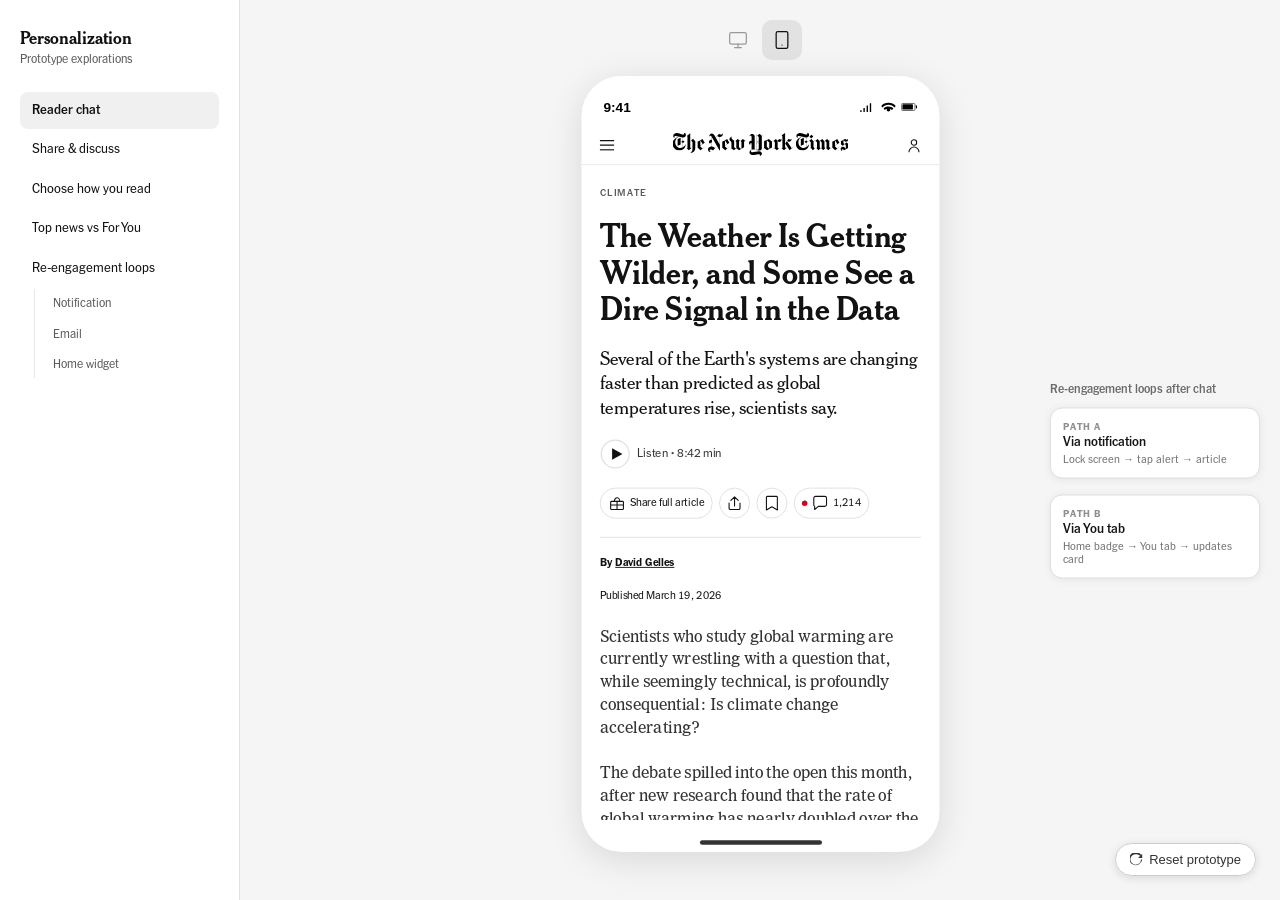
==== commit 4ed8546a: "Update personalization prototype with synced content, new images, and NYT-style email - Sync Quick B" ====
--- a/Personalization/personalization-features.html
+++ b/Personalization/personalization-features.html
@@ -1121,6 +1121,17 @@
   flex-direction: column;
   gap: 14px;
   box-sizing: border-box;
+  position: relative;
+}
+.inline-chat-you-updates-card--unread::before {
+  content: '';
+  position: absolute;
+  top: 12px;
+  right: 12px;
+  width: 8px;
+  height: 8px;
+  border-radius: 50%;
+  background: #d0021b;
 }
 .inline-chat-you-updates-card:hover {
   box-shadow: 0 6px 20px rgba(0, 0, 0, 0.22);
@@ -1320,6 +1331,9 @@
   font-weight: 600;
   color: var(--tpl-accent, #326891);
   white-space: nowrap;
+}
+.nyt-nav-back-btn[hidden] {
+  display: none;
 }
 .nyt-nav-back-btn svg {
   flex-shrink: 0;
@@ -3806,12 +3820,10 @@
   padding: 0 24px 16px;
 }
 .reading-mode-qb-card-divider {
-  height: 1px;
-  background: #e0e0e0;
-  margin: 12px 0;
+  display: none;
 }
 .reading-mode-qb-card-ai-label {
-  margin: 0 0 10px;
+  margin: 16px 0 10px;
   font-family: 'NYTFranklin', sans-serif;
   font-weight: 500;
   font-size: 12px;
@@ -3900,41 +3912,107 @@
   flex-direction: column;
   align-items: center;
   justify-content: center;
-  padding: 80px 20px;
+  padding: 60px 20px 40px;
   text-align: center;
+  flex: 1;
+  min-height: 0;
 }
 .reading-mode-qb-done-icon {
-  width: 56px;
-  height: 56px;
+  width: 40px;
+  height: 40px;
   border-radius: 50%;
-  background: #f0f7f0;
+  background: #121212;
   display: flex;
   align-items: center;
   justify-content: center;
-  margin-bottom: 16px;
+  margin-bottom: 12px;
+  transform: scale(1);
+  transform-origin: center center;
+}
+.reading-mode-qb-done-icon--animate {
+  animation: qb-done-icon-pop 0.72s cubic-bezier(0.34, 1.45, 0.64, 1) forwards;
+}
+.reading-mode-qb-done-icon--animate .reading-mode-qb-done-check-path {
+  animation: qb-done-check-draw 0.52s cubic-bezier(0.33, 1, 0.68, 1) 0.1s forwards;
+}
+@keyframes qb-done-icon-pop {
+  0%   { transform: scale(0.78); box-shadow: 0 0 0 0 rgba(18,18,18,0.35); }
+  42%  { transform: scale(1.12); box-shadow: 0 0 0 12px rgba(18,18,18,0); }
+  72%  { transform: scale(0.97); }
+  100% { transform: scale(1); box-shadow: none; }
+}
+@keyframes qb-done-check-draw {
+  0%   { stroke-dashoffset: 20; }
+  100% { stroke-dashoffset: 0; }
 }
 .reading-mode-qb-done-icon svg {
-  width: 28px;
-  height: 28px;
-  stroke: #2e7d32;
-  fill: none;
-  stroke-width: 2.2;
-  stroke-linecap: round;
-  stroke-linejoin: round;
+  width: 20px;
+  height: 20px;
+  display: block;
+}
+.reading-mode-qb-done-check-path {
+  stroke-dasharray: 20;
+  stroke-dashoffset: 20;
 }
 .reading-mode-qb-done-title {
-  margin: 0 0 6px;
+  margin: 0 0 20px;
   font-family: 'NYTCheltenham', Georgia, serif;
   font-weight: 700;
-  font-size: 22px;
+  font-size: 20px;
   color: #121212;
 }
-.reading-mode-qb-done-subtitle {
-  margin: 0;
+.reading-mode-qb-done-cta {
+  display: inline-flex;
+  align-items: center;
+  justify-content: center;
+  padding: 12px 28px;
+  border: 1px solid #121212;
+  border-radius: 4px;
+  background: #121212;
+  color: #fff;
+  font-family: 'NYTFranklin', sans-serif;
+  font-weight: 600;
+  font-size: 14px;
+  letter-spacing: 0.02em;
+  cursor: pointer;
+  transition: background 0.15s, color 0.15s;
+}
+.reading-mode-qb-done-cta:hover {
+  background: #333;
+}
+.reading-mode-qb-done-cta:active {
+  background: #000;
+}
+.reading-mode-qb-done-divider {
+  width: 40px;
+  height: 1px;
+  background: #e0e0e0;
+  margin: 28px 0;
+}
+.reading-mode-qb-done-prompt {
+  margin: 0 0 8px;
   font-family: 'NYTFranklin', sans-serif;
   font-weight: 400;
   font-size: 14px;
   color: #666;
+}
+.reading-mode-qb-done-arrow {
+  font-size: 18px;
+  color: #666;
+  animation: qb-done-bounce 1.5s ease infinite;
+  cursor: pointer;
+}
+@keyframes qb-done-bounce {
+  0%, 100% { transform: translateY(0); }
+  50%      { transform: translateY(6px); }
+}
+/* ── Batch reload animation ── */
+@keyframes qb-batch-fade-in {
+  0%   { opacity: 0; transform: scale(0.92) translateY(20px); }
+  100% { opacity: 1; transform: scale(1) translateY(0); }
+}
+.reading-mode-qb-wrapper--entering {
+  animation: qb-batch-fade-in 0.4s cubic-bezier(0.34, 1.45, 0.64, 1) forwards;
 }
 
 /* ══════════════════════════════════════════════════
@@ -4050,8 +4128,8 @@
 .reading-mode-dr-gradient-bottom {
   position: absolute;
   bottom: 0; left: 0; right: 0;
-  height: 290px;
-  background: linear-gradient(to top, rgba(0,0,0,0.4), transparent);
+  height: 480px;
+  background: linear-gradient(to top, rgba(0,0,0,0.72) 0%, rgba(0,0,0,0.5) 35%, rgba(0,0,0,0.2) 70%, transparent 100%);
   pointer-events: none;
   z-index: 1;
 }
@@ -4152,6 +4230,20 @@
      Today vs For You Prototype CSS
      ━━━━━━━━━━━━━━━━━━━━━━━━━━━━━━━━━━━━━━━━━━━━━ -->
 <style>
+/* ── Full-bleed frame for For You immersive ── */
+#device-frame.fy-fullbleed #content-scroll {
+  padding: 0;
+  transition: padding 0.25s ease;
+}
+#device-frame.fy-fullbleed .phone-status-bar {
+  background: transparent !important;
+  color: #fff !important;
+  transition: background 0.3s ease, color 0.3s ease;
+}
+#device-frame.fy-fullbleed .phone-home-indicator::after {
+  background: rgba(255,255,255,0.6);
+}
+
 /* ── Layout shell ── */
 #content-scroll.today-foryou-fill {
   overflow: hidden;
@@ -4230,6 +4322,17 @@
   padding-top: 2px;
 }
 
+/* ── Collapsible chrome wrapper ── */
+.today-foryou-chrome-top {
+  flex-shrink: 0;
+  overflow: hidden;
+  max-height: 110px;
+  transition: max-height 0.25s ease;
+}
+.today-foryou-view.chrome-collapsed .today-foryou-chrome-top {
+  max-height: 0;
+}
+
 /* ── Pill switcher ── */
 .today-foryou-pill-row {
   display: flex;
@@ -4239,6 +4342,13 @@
   padding: 24px 20px 4px;
   background: #fff;
   flex-shrink: 0;
+  transition: transform 0.25s ease, padding 0.25s ease;
+  will-change: transform;
+  z-index: 9;
+}
+.today-foryou-view.chrome-collapsed .today-foryou-pill-row {
+  padding-top: 8px;
+  padding-bottom: 8px;
 }
 .today-foryou-pill {
   height: 35px;
@@ -4270,6 +4380,61 @@
   outline-offset: 2px;
 }
 
+/* ── For You immersive mode ── */
+.today-foryou-view.fy-immersive .today-foryou-pill-row {
+  position: absolute;
+  top: 0;
+  left: 0;
+  right: 0;
+  z-index: 12;
+  background: linear-gradient(to bottom, rgba(0,0,0,0.45) 0%, rgba(0,0,0,0.25) 60%, transparent 100%);
+  padding-top: 54px;
+  padding-bottom: 16px;
+  pointer-events: none;
+}
+.today-foryou-view.fy-immersive .today-foryou-pill {
+  pointer-events: auto;
+  border-color: rgba(255,255,255,0.6);
+  background: transparent;
+  color: rgba(255,255,255,0.9);
+}
+.today-foryou-view.fy-immersive .today-foryou-pill[aria-pressed="true"] {
+  background: rgba(255,255,255,0.95);
+  border-color: rgba(255,255,255,0.95);
+  color: #121212;
+}
+.today-foryou-view.fy-immersive .today-foryou-pill:hover {
+  background: rgba(255,255,255,0.15);
+}
+.today-foryou-view.fy-immersive .today-foryou-fy-counter {
+  top: 58px;
+}
+.today-foryou-fy-close {
+  position: absolute;
+  top: 58px;
+  right: 20px;
+  z-index: 14;
+  width: 30px;
+  height: 30px;
+  border-radius: 50%;
+  border: 1px solid rgba(255,255,255,0.7);
+  background: rgba(0,0,0,0.3);
+  color: #fff;
+  font-size: 16px;
+  line-height: 28px;
+  text-align: center;
+  cursor: pointer;
+  display: flex;
+  align-items: center;
+  justify-content: center;
+}
+.today-foryou-view.fy-immersive .today-foryou-card-overlay {
+  padding-bottom: 58px;
+}
+.today-foryou-view.fy-immersive .today-foryou-video-inner {
+  padding-bottom: 82px;
+}
+
 /* ── For You overlay ── */
 .today-foryou-fy-overlay {
   position: absolute;
@@ -4629,7 +4794,7 @@
   position: absolute;
   top: 12px;
   left: 20px;
-  z-index: 4;
+  z-index: 14;
   padding: 4px 12px;
   border-radius: 66px;
   border: 1px solid rgba(255,255,255,0.7);
@@ -4796,6 +4961,60 @@
   font-style: italic;
 }
 
+/* ── Image carousel card ── */
+.today-foryou-fy-page--images {
+  background: #000;
+}
+.today-foryou-images-inner {
+  position: absolute;
+  inset: 0;
+  display: flex;
+  flex-direction: column;
+  justify-content: center;
+  padding-bottom: 48px;
+}
+.today-foryou-images-carousel {
+  display: flex;
+  gap: 10px;
+  margin-top: 16px;
+  padding: 0 20px;
+  overflow-x: auto;
+  overflow-y: hidden;
+  scrollbar-width: none;
+  -webkit-overflow-scrolling: touch;
+  scroll-snap-type: x mandatory;
+  scroll-padding: 0 20px;
+  scroll-behavior: smooth;
+}
+.today-foryou-images-carousel.dragging {
+  scroll-snap-type: none;
+  scroll-behavior: auto;
+}
+.today-foryou-images-carousel::-webkit-scrollbar { display: none; }
+.today-foryou-images-card {
+  flex-shrink: 0;
+  width: 55%;
+  scroll-snap-align: start;
+}
+.today-foryou-images-card img {
+  width: 100%;
+  aspect-ratio: 2 / 3;
+  object-fit: cover;
+  display: block;
+  border-radius: 10px;
+  background: #1a1a1a;
+}
+.today-foryou-images-why {
+  padding: 0 20px;
+  margin-bottom: 10px;
+  font-family: 'NYTFranklin', sans-serif;
+  font-weight: 500;
+  font-size: 12px;
+  line-height: 1.3;
+  color: rgba(255,255,255,0.75);
+  font-style: italic;
+}
+
 /* ── Bottom nav ── */
 .today-foryou-bottom-nav {
   height: 52px;
@@ -4804,7 +5023,15 @@
   display: flex;
   align-items: flex-start;
   padding-top: 4px;
-  flex-shrink: 0;
+  transition: height 0.25s ease, opacity 0.2s ease, padding 0.25s ease;
+  overflow: hidden;
+}
+.today-foryou-view.chrome-collapsed .today-foryou-bottom-nav {
+  height: 0;
+  padding: 0;
+  border-top: none;
+  opacity: 0;
+  pointer-events: none;
 }
 .today-foryou-tab-item {
   flex: 1;
@@ -5090,18 +5317,20 @@
 }
 
 .recap-email-shell {
-  border-radius: 16px;
-  border: 1px solid #dfdfdf;
+  border-radius: 0;
+  border: none;
   background: #fff;
   overflow: hidden;
 }
 
 .recap-email-header {
-  padding: 16px 16px 12px;
-  border-bottom: none;
-  display: flex;
+  padding: 20px 16px 16px;
+  border-bottom: 2px solid #121212;
+  display: flex;
+  flex-direction: column;
   align-items: center;
-  gap: 10px;
+  gap: 12px;
+  text-align: center;
 }
 .recap-email-logo {
   width: 24px;
@@ -5116,90 +5345,106 @@
   font-size: 15px;
   color: #111;
 }
+.recap-email-date {
+  margin: 0;
+  font-family: 'NYTFranklin', -apple-system, sans-serif;
+  font-size: 11px;
+  font-weight: 500;
+  color: #666;
+  letter-spacing: 0.03em;
+}
 .recap-email-title {
   margin: 0;
   font-family: 'NYTCheltenham', Georgia, serif;
   font-weight: 700;
-  font-size: 27px;
-  line-height: 1.02;
-  color: #111;
+  font-size: 24px;
+  line-height: 1.1;
+  color: #121212;
 }
 
 .recap-email-body {
-  padding: 14px 16px 16px;
+  padding: 0 16px 20px;
   display: flex;
   flex-direction: column;
-  gap: 12px;
+  gap: 0;
 }
 
 .recap-email-module {
-  border: 1px solid #e8e8e8;
-  border-radius: 12px;
-  padding: 14px;
-  background: #fff;
+  border: none;
+  border-bottom: 1px solid #e2e2e2;
+  border-radius: 0;
+  padding: 18px 0;
+  background: transparent;
   overflow: hidden;
 }
+.recap-email-module:last-child {
+  border-bottom: none;
+}
 .recap-email-module-head {
   display: flex;
   align-items: center;
-  gap: 10px;
-  margin-bottom: 10px;
+  gap: 0;
+  margin-bottom: 8px;
 }
 .recap-email-module-icon {
-  width: 32px;
-  height: 32px;
-  border-radius: 10px;
-  display: flex;
-  align-items: center;
-  justify-content: center;
-  flex-shrink: 0;
+  display: none;
 }
 .recap-email-module-title {
   margin: 0;
-  font-family: 'NYTFranklin', sans-serif;
+  font-family: 'NYTFranklin', -apple-system, sans-serif;
   font-weight: 700;
-  font-size: 13px;
-  color: #111;
-  letter-spacing: 0.01em;
+  font-size: 10px;
+  color: #666;
+  letter-spacing: 0.08em;
+  text-transform: uppercase;
 }
 .recap-email-thumb {
   width: 100%;
-  height: 110px;
-  border-radius: 8px;
+  height: 180px;
+  border-radius: 0;
   object-fit: cover;
   display: block;
-  margin-bottom: 10px;
+  margin-bottom: 12px;
 }
 .recap-email-text {
   margin: 0;
   font-family: 'NYTCheltenham', Georgia, serif;
-  font-size: 15px;
-  line-height: 1.3;
-  color: #222;
+  font-size: 17px;
+  font-weight: 700;
+  line-height: 1.2;
+  color: #121212;
+}
+.recap-email-summary {
+  margin: 6px 0 0;
+  font-family: 'NYTImperial', Georgia, serif;
+  font-size: 14px;
+  line-height: 1.4;
+  color: #333;
 }
 .recap-email-meta {
-  margin: 6px 0 0;
-  font-family: 'NYTFranklin', sans-serif;
+  margin: 8px 0 0;
+  font-family: 'NYTFranklin', -apple-system, sans-serif;
   font-size: 11px;
-  color: #666;
+  color: #999;
+  letter-spacing: 0.01em;
 }
 .recap-email-cta {
   display: inline-flex;
   align-items: center;
-  gap: 6px;
-  margin-top: 12px;
-  padding: 10px 18px;
-  background: #121212;
-  color: #fff;
-  border-radius: 8px;
+  gap: 4px;
+  margin-top: 10px;
+  padding: 0;
+  background: none;
+  color: #333;
+  border-radius: 0;
   border: none;
-  font-family: 'NYTFranklin', sans-serif;
-  font-size: 13px;
+  font-family: 'NYTFranklin', -apple-system, sans-serif;
+  font-size: 12px;
   font-weight: 600;
   cursor: pointer;
   letter-spacing: 0.01em;
 }
-.recap-email-cta:hover { background: #333; }
+.recap-email-cta:hover { background: none; color: #121212; }
 .recap-email-cta svg { flex-shrink: 0; }
 
 .recap-progress-row {
@@ -5233,9 +5478,9 @@
 .recap-react-btn {
   display: inline-flex;
   align-items: center;
-  gap: 6px;
-  border: 1px solid #dfdfdf;
-  background: #f8f8f8;
+  gap: 5px;
+  border: 1px solid #e2e2e2;
+  background: #fff;
   border-radius: 8px;
   padding: 9px 14px;
   font-family: 'NYTFranklin', sans-serif;
@@ -6525,6 +6770,20 @@
     if (pathBHomeEl) {
       pathBHomeEl.classList.toggle('inline-chat-journey-screen--active', nextState === 'pathB_home');
       if (nextState === 'pathB_home') {
+        // Reset the updates card for a fresh Path B walkthrough
+        pathBCardDismissed = false;
+        if (pathBYouEl) {
+          var p1ResetCard = pathBYouEl.querySelector('[data-pathb-updates-card]');
+          if (p1ResetCard) {
+            p1ResetCard.classList.remove('inline-chat-you-updates-card--collapsing');
+            p1ResetCard.classList.add('inline-chat-you-updates-card--unread');
+            p1ResetCard.style.transition = '';
+            p1ResetCard.style.maxHeight = '';
+            p1ResetCard.style.opacity = '';
+            p1ResetCard.style.padding = '';
+            p1ResetCard.style.marginBottom = '';
+          }
+        }
         setTimeout(function () {
           var ribbon = pathBHomeEl.querySelector('.inline-chat-nyt-ribbon');
           var selected = pathBHomeEl.querySelector('.inline-chat-nyt-ribbon-item--selected');
@@ -6823,7 +7082,7 @@
             '</button>' +
           '</header>' +
           '<div class="inline-chat-you-modules">' +
-            '<button type="button" class="inline-chat-you-updates-card" data-pathb-updates-card>' +
+            '<button type="button" class="inline-chat-you-updates-card inline-chat-you-updates-card--unread" data-pathb-updates-card>' +
               '<div class="inline-chat-you-updates-card-top">' +
                 '<div class="inline-chat-you-updates-card-text">' +
                   '<p class="inline-chat-you-updates-title">Readers replied to your comment</p>' +
@@ -7517,6 +7776,10 @@
     onPathBUpdatesTap = function () {
       pathBCardDismissed = true;
       pathBEntryActive = true;
+      if (pathBYouEl) {
+        var updCard = pathBYouEl.querySelector('[data-pathb-updates-card]');
+        if (updCard) updCard.classList.remove('inline-chat-you-updates-card--unread');
+      }
       returnToArticle('comments', true);
     };
 
@@ -7773,6 +8036,8 @@
   var cdPathBHomeScreenEl = null;
   var cdPathBYouScreenEl = null;
   var cdJourneyState = 'none';
+  var cdEnteredFromPathB = false;
+  var cdPathBCardDismissed = false;
 
   // ━━━ Helpers ━━━
   function on(el, evt, fn) {
@@ -7997,6 +8262,42 @@
       var pathBCard = stepPanelEl.querySelector('[data-path-entry="pathB"]');
       if (pathACard) pathACard.classList.toggle('inline-chat-path-entry--active', nextState === 'pathA_lock');
       if (pathBCard) pathBCard.classList.toggle('inline-chat-path-entry--active', nextState === 'pathB_home' || nextState === 'pathB_you');
+    }
+
+    // ── Reset the updates card when re-entering Path B fresh ──
+    if (nextState === 'pathB_home' && cdPathBYouScreenEl) {
+      cdPathBCardDismissed = false;
+      var resetCard = cdPathBYouScreenEl.querySelector('[data-cd-updates-card]');
+      if (resetCard) {
+        resetCard.classList.remove('inline-chat-you-updates-card--collapsing');
+        resetCard.classList.add('inline-chat-you-updates-card--unread');
+        resetCard.style.transition = '';
+        resetCard.style.maxHeight = '';
+        resetCard.style.opacity = '';
+        resetCard.style.padding = '';
+        resetCard.style.marginBottom = '';
+      }
+    }
+
+    // ── You tab: collapse the updates card on return if already acted on ──
+    if (nextState === 'pathB_you' && cdPathBCardDismissed && cdPathBYouScreenEl) {
+      var card = cdPathBYouScreenEl.querySelector('[data-cd-updates-card]');
+      if (card && !card.classList.contains('inline-chat-you-updates-card--collapsing')) {
+        setTimeout(function () {
+          card.classList.add('inline-chat-you-updates-card--collapsing');
+          var fullH = card.scrollHeight;
+          card.style.maxHeight = fullH + 'px';
+          card.style.opacity = '1';
+          card.style.marginBottom = card.style.marginBottom || '16px';
+          // Force reflow so the transition starts from the explicit values
+          card.offsetHeight; // eslint-disable-line no-unused-expressions
+          card.style.transition = 'max-height 0.4s ease, opacity 0.25s ease, margin-bottom 0.4s ease, padding 0.4s ease';
+          card.style.maxHeight = '0';
+          card.style.opacity = '0';
+          card.style.padding = '0';
+          card.style.marginBottom = '0';
+        }, 350);
+      }
     }
   }
 
@@ -8247,7 +8548,15 @@
     topbar.appendChild(backBtn);
     container.appendChild(topbar);
     on(backBtn, 'click', function () {
-      transitionTo(STATE.YOU);
+      if (cdEnteredFromPathB) {
+        cdEnteredFromPathB = false;
+        currentState = STATE.ARTICLE;
+        setActiveView('article');
+        setJourneyStateCD('pathB_you');
+        updateStepPanel(2);
+      } else {
+        transitionTo(STATE.YOU);
+      }
     });
 
     // Scrollable thread content (will be populated dynamically)
@@ -8949,9 +9258,17 @@
             '</button>' +
           '</header>' +
           '<div class="inline-chat-you-modules">' +
-            '<button type="button" class="inline-chat-you-updates-card" data-cd-updates-card>' +
-              '<p class="inline-chat-you-updates-title">' + FRIENDS[0].name + ' replied to your clip</p>' +
-              '<p class="inline-chat-you-updates-body">&ldquo;' + FRIEND_REPLIES[FRIENDS[0].name].substring(0, 80) + '...&rdquo; Tap to view the conversation.</p>' +
+            '<button type="button" class="inline-chat-you-updates-card inline-chat-you-updates-card--unread" data-cd-updates-card>' +
+              '<div class="inline-chat-you-updates-card-top">' +
+                '<div class="inline-chat-you-updates-card-text">' +
+                  '<p class="inline-chat-you-updates-title">' + FRIENDS[0].name + ' replied to your clip</p>' +
+                  '<p class="inline-chat-you-updates-body">&ldquo;' + FRIEND_REPLIES[FRIENDS[0].name].substring(0, 80) + '...&rdquo;</p>' +
+                '</div>' +
+                '<div class="inline-chat-you-updates-avatars" aria-hidden="true">' +
+                  '<div class="inline-chat-you-updates-avatar" style="background:' + FRIENDS[0].color + ';color:#fff">' + FRIENDS[0].initials + '</div>' +
+                '</div>' +
+              '</div>' +
+              '<div class="inline-chat-you-updates-cta" aria-hidden="true">Tap to view the conversation</div>' +
             '</button>' +
             '<section>' +
               '<div class="inline-chat-you-module-header">' +
@@ -9008,6 +9325,9 @@
     var cdUpdatesBtn = pathBYouScreen.querySelector('[data-cd-updates-card]');
     if (cdUpdatesBtn) on(cdUpdatesBtn, 'click', function () {
       ensureMockData();
+      cdEnteredFromPathB = true;
+      cdPathBCardDismissed = true;
+      cdUpdatesBtn.classList.remove('inline-chat-you-updates-card--unread');
       setJourneyStateCD('none');
       transitionTo(STATE.THREAD);
     });
@@ -9092,6 +9412,8 @@
     cdPathBHomeScreenEl = null;
     cdPathBYouScreenEl = null;
     cdJourneyState = 'none';
+    cdEnteredFromPathB = false;
+    cdPathBCardDismissed = false;
     var deviceFrame = document.getElementById('device-frame');
     if (deviceFrame) { deviceFrame.classList.remove('cd-path-a-lock'); deviceFrame.classList.remove('cd-journey-active'); }
   }
@@ -9125,6 +9447,8 @@
   var qbCards = [];
   var qbCounterEl = null;
   var allCardsArr = [];
+  var qbBatch = 0;
+  var qbCurrentStories = null;
   var drIndex = 0;
   var drPages = [];
   var drCounterEl = null;
@@ -9139,18 +9463,25 @@
   /* ── Story data ── */
   var STORIES = {
     quickBites: [
-      { kicker: 'World', title: 'Cease-Fire Talks Resume in Cairo', summary: 'Negotiators returned to the table after overnight shuttle diplomacy produced a preliminary framework for humanitarian pauses.', readTime: '3 min read', image: '../Article-Overview/Assets/Images/1.webp', commentCount: '1.7K' },
-      { kicker: 'Business', title: 'Stocks Edge Higher in Morning Trade', summary: 'Tech and energy shares led gains as Treasury yields eased and investors weighed fresh inflation data.', readTime: '4 min read', image: '../Article-Overview/Assets/Images/3.webp', commentCount: '892' },
-      { kicker: 'Science', title: 'New Battery Breakthrough Shows Promise', summary: 'A laboratory prototype using a solid-state electrolyte could cut charging times significantly in cold weather.', readTime: '4 min read', image: '../Article-Overview/Assets/Images/5.webp', commentCount: '2.1K' },
-      { kicker: 'Politics', title: 'Senate Advances Bipartisan Infrastructure Bill', summary: 'The measure cleared a procedural vote, signaling enough support to move toward a final floor vote this week.', readTime: '3 min read', image: '../Article-Overview/Assets/Images/2.webp', commentCount: '435' },
-      { kicker: 'Health', title: 'F.D.A. Approves Updated Vaccine Boosters', summary: 'Regulators authorized reformulated shots designed to target the most recent circulating variants ahead of fall.', readTime: '3 min read', image: '../Article-Overview/Assets/Images/4.webp', commentCount: '1.3K' }
+      { kicker: 'Education', title: 'Judge Intends to Block Trump Effort to Stop Harvard From Enrolling Foreign Students', summary: 'The decision was a victory for Harvard in its ongoing confrontation with the White House, which has sought to undermine the university\u2019s finances.', readTime: '5 min read', image: '../Article-Overview/Assets/Today-tab/Images/1.png', commentCount: '2.4K' },
+      { kicker: 'Education', title: 'Harvard Says Many of Its Foreign Students Are Seeking to Transfer', summary: 'The university disclosed that a significant number of international students have begun exploring options at other institutions.', readTime: '2 min read', image: '../Article-Overview/Assets/Today-tab/Images/2.png', commentCount: '1.1K' },
+      { kicker: 'World', title: 'Frustration Grows in Israel Over Fate of Gaza Hostages', summary: 'Families and supporters have stepped up pressure on the Israeli government as negotiations drag on and public anxiety deepens over those still held in Gaza.', readTime: '5 min read', image: '../Article-Overview/Assets/Today-tab/Images/3.png', commentCount: '1.7K' },
+      { kicker: 'Politics', title: 'White House Rushes to Preserve Tariff Power', summary: 'The Trump administration has asked that it be allowed to proceed with tariffs that a federal court declared were illegal.', readTime: '5 min read', image: '../Article-Overview/Assets/Today-tab/Images/4.png', commentCount: '892' },
+      { kicker: 'Business', title: 'Wall Street Hesitates to Cheer Court Ruling Blocking Tariffs', summary: 'Investors remained cautious despite a judicial decision that could limit the administration\u2019s ability to impose sweeping trade penalties.', readTime: '5 min read', image: '../Article-Overview/Assets/Today-tab/Images/5.png', commentCount: '435' }
+    ],
+    quickBitesBatch2: [
+      { kicker: 'World', title: 'Israel Bombards Gaza Amid Chaos Surrounding Aid Handouts', summary: 'Israeli attacks on Gaza have killed more than 60 people over the past day, according to local health officials.', readTime: '3 min read', image: '../Article-Overview/Assets/Today-tab/Images/6.png', commentCount: '1.4K' },
+      { kicker: 'World', title: 'Britain Weighs Sanctions on Israeli Cabinet Ministers as Gaza Crisis Worsens', summary: 'The British government is considering targeted measures against senior Israeli officials over conduct in the conflict.', readTime: '5 min read', image: '../Article-Overview/Assets/Today-tab/Images/7.png', commentCount: '780' },
+      { kicker: 'Culture', title: 'A Young Rockefeller Vanished in 1961. The Met\u2019s New Wing Celebrates His Memory.', summary: 'Mary Rockefeller Morgan was determined to honor her family of collectors, and Indigenous art.', readTime: '9 min read', image: '../Article-Overview/Assets/Today-tab/Images/11.png', commentCount: '562' },
+      { kicker: 'New York', title: 'A Community-Led Plan to Fill a Dilapidated Armory in the Bronx', summary: 'Nearly 30 years later, a community group could revitalize a fortress in New York\u2019s poorest borough.', readTime: '5 min read', image: '../Article-Overview/Assets/Today-tab/Images/10.png', commentCount: '347' },
+      { kicker: 'Business', title: 'The Rise of the Japanese Toilet', summary: 'Having conquered its home market, Toto is selling more bidets in the U.S. Its president says not even tariffs will halt its advance.', readTime: '5 min read', image: '../Article-Overview/Assets/Today-tab/Images/12.png', commentCount: '1.9K' }
     ],
     deepReads: [
-      { kicker: 'OPINION', title: 'The Voters Who Could Define the Next Election', reason: 'Because you follow Opinion', image: '../Article-Overview/Assets/Images/1.webp' },
-      { kicker: 'INVESTIGATIONS', title: 'Inside the Hidden Pipeline of Medical Billing Errors', reason: 'Because you read Health', image: '../Article-Overview/Assets/Images/2.webp' },
-      { kicker: 'CLIMATE', title: 'How Coastal Cities Are Rewriting Their Maps', reason: 'Because you follow Climate', image: '../Article-Overview/Assets/Images/3.webp' },
-      { kicker: 'TECHNOLOGY', title: 'The Data Center Boom Reshaping Small-Town Power', reason: 'Because you read Tech', image: '../Article-Overview/Assets/Images/4.webp' },
-      { kicker: 'CULTURE', title: 'The Quiet Revolution Inside Public Libraries', reason: 'Because you follow Culture', image: '../Article-Overview/Assets/Images/5.webp' }
+      { kicker: 'THE GREAT READ', title: 'He Made One Wrong Turn. ICE Detained Him for 3 Weeks.', reason: 'Because you follow Immigration', image: '../Article-Overview/Assets/Images/deep-1.jpg' },
+      { kicker: 'THE GREAT READ', title: 'A Disillusioned Musk, Distanced From Trump, Says He\u2019s Exiting Washington', reason: 'Because you follow Politics', image: '../Article-Overview/Assets/Images/deep-2.jpg' },
+      { kicker: 'THE GREAT READ', title: 'Senators Seek Answers From Pentagon on Troops\u2019 Blast Exposure', reason: 'Because you read National Security', image: '../Article-Overview/Assets/Images/deep-3.jpg' },
+      { kicker: 'THE GREAT READ', title: 'As Climate Shocks Worsen, U.S. Disaster Agency Tries a New Approach to Aid', reason: 'Because you follow Climate', image: '../Article-Overview/Assets/Images/deep-4.jpg' },
+      { kicker: 'THE GREAT READ', title: 'Billionaires Wanted to Save the News Industry. They\u2019re Losing a Fortune.', reason: 'Because you read Media', image: '../Article-Overview/Assets/Images/deep-5.jpg' }
     ],
     rareGem: [
       { title: 'The Mapmaker Who Charted New York\u2019s Forgotten Waterways', summary: 'A retired surveyor has spent two decades documenting buried streams and lost shorelines beneath city streets.', reason: 'Because you read History', readTime: '8 min read', image: '../Article-Overview/Assets/Images/2.webp', layout: 'large' },
@@ -9338,6 +9669,7 @@
 
   function exitFocusedMode() {
     activeMode = null;
+    if (scrollAreaEl) scrollAreaEl.style.overflowY = '';
     if (viewEl) {
       viewEl.classList.remove('reading-mode-view--focused');
       viewEl.classList.remove('reading-mode-view--deep');
@@ -9400,10 +9732,14 @@
   function renderFocusedContent() {
     if (!contentAreaEl) return;
     contentAreaEl.innerHTML = '';
+    /* Restore scroll in case the done screen locked it */
+    if (scrollAreaEl) scrollAreaEl.style.overflowY = '';
     qbIndex = 0;
     qbCards = [];
     qbCounterEl = null;
     allCardsArr = [];
+    qbBatch = 0;
+    qbCurrentStories = null;
     drIndex = 0;
     drPages = [];
     drCounterEl = null;
@@ -9512,8 +9848,9 @@
   }
 
   /* ── Quick Bites renderer (rich AI summary cards + drag swipe) ── */
-  function renderQuickBites(container) {
-    var stories = STORIES.quickBites;
+  function renderQuickBites(container, storiesOverride) {
+    var stories = storiesOverride || STORIES.quickBites;
+    qbCurrentStories = stories;
     qbIndex = 0;
     qbCards = [];
     allCardsArr = [];
@@ -9722,7 +10059,7 @@
         qbIndex++;
         updateQuickBitesCounter();
 
-        if (qbIndex >= STORIES.quickBites.length) {
+        if (qbIndex >= qbCurrentStories.length) {
           setTimeout(function () { showQuickBitesDone(); }, 300);
         } else {
           initCards();
@@ -9779,7 +10116,7 @@
         qbIndex++;
         updateQuickBitesCounter();
 
-        if (qbIndex >= STORIES.quickBites.length) {
+        if (qbIndex >= qbCurrentStories.length) {
           setTimeout(function () { showQuickBitesDone(); }, 300);
         } else {
           initCards();
@@ -9797,26 +10134,214 @@
   /* ── QB counter ── */
   function updateQuickBitesCounter() {
     if (qbCounterEl) {
-      var total = STORIES.quickBites.length;
+      var total = qbCurrentStories.length;
       if (qbIndex < total) {
         qbCounterEl.textContent = (qbIndex + 1) + '/' + total;
       }
     }
+  }
+
+  /* ── Slide-up transition from QB done → Deep Reads ── */
+  function slideToDeepReads(doneEl) {
+    if (!scrollAreaEl || !contentAreaEl) { switchFocusedMode('deepReads'); return; }
+
+    var DURATION = 480; // ms
+    var EASING = 'cubic-bezier(0.4, 0, 0.15, 1)';
+
+    /* 1. Create an overlay that will hold the Deep Reads content.
+       Position it just below the visible area so it slides up. */
+    var overlay = document.createElement('div');
+    overlay.style.cssText =
+      'position:absolute;top:0;left:0;right:0;bottom:0;' +
+      'background:#000;overflow:hidden;' +
+      'transform:translateY(100%);' +
+      'transition:transform ' + DURATION + 'ms ' + EASING + ';' +
+      'z-index:2;';
+
+    /* 2. Pre-render Deep Reads into the overlay */
+    var drWrap = document.createElement('div');
+    drWrap.style.cssText = 'position:absolute;top:0;left:0;right:0;bottom:0;overflow:hidden;';
+    renderDeepReads(drWrap);
+    overlay.appendChild(drWrap);
+
+    /* 3. Prepare the done screen for sliding up */
+    contentAreaEl.style.transition = 'transform ' + DURATION + 'ms ' + EASING;
+    contentAreaEl.style.willChange = 'transform';
+
+    /* 4. Append overlay to scroll area */
+    scrollAreaEl.style.position = 'relative';
+    scrollAreaEl.appendChild(overlay);
+
+    /* 5. Trigger the slide on the next frame */
+    requestAnimationFrame(function () {
+      requestAnimationFrame(function () {
+        contentAreaEl.style.transform = 'translateY(-100%)';
+        overlay.style.transform = 'translateY(0)';
+      });
+    });
+
+    /* 6. After animation completes, finalize state */
+    overlay.addEventListener('transitionend', function handler(e) {
+      if (e.target !== overlay) return;
+      overlay.removeEventListener('transitionend', handler);
+
+      /* Apply real Deep Reads state */
+      activeMode = 'deepReads';
+      updateFocusedPills();
+
+      var frame = document.getElementById('device-frame');
+      if (viewEl) {
+        viewEl.classList.add('reading-mode-view--deep');
+      }
+      if (frame) {
+        frame.classList.remove('reading-mode-focused-frame');
+        frame.classList.add('reading-mode-deepreads-frame');
+      }
+
+      /* Move rendered DR content into contentAreaEl */
+      contentAreaEl.innerHTML = '';
+      contentAreaEl.style.transition = '';
+      contentAreaEl.style.transform = '';
+      contentAreaEl.style.willChange = '';
+      while (drWrap.firstChild) {
+        contentAreaEl.appendChild(drWrap.firstChild);
+      }
+
+      /* Clean up overlay */
+      overlay.remove();
+
+      /* Restore scroll area */
+      scrollAreaEl.style.overflowY = '';
+      scrollAreaEl.style.position = '';
+
+      /* Re-attach Deep Reads event listeners (snap-swipe needs them on the
+         new DOM nodes).  Easiest: re-render into the real contentAreaEl. */
+      contentAreaEl.innerHTML = '';
+      drIndex = 0;
+      drPages = [];
+      drCounterEl = null;
+      renderDeepReads(contentAreaEl);
+    }, false);
   }
 
   /* ── QB done screen ── */
   function showQuickBitesDone() {
     if (!contentAreaEl) return;
     contentAreaEl.innerHTML = '';
+    /* Lock the scroll container so the browser doesn't consume wheel events */
+    if (scrollAreaEl) scrollAreaEl.style.overflowY = 'hidden';
     var done = document.createElement('div');
     done.className = 'reading-mode-qb-done';
-    done.innerHTML =
+
+    /* Checkmark icon (black circle, animated) */
+    var iconHtml =
       '<div class="reading-mode-qb-done-icon">' +
-        '<svg viewBox="0 0 24 24"><path d="M5 13l4 4L19 7"/></svg>' +
-      '</div>' +
-      '<h3 class="reading-mode-qb-done-title">You\u2019re all caught up!</h3>' +
-      '<p class="reading-mode-qb-done-subtitle">Check back later for more stories.</p>';
+        '<svg width="20" height="20" viewBox="0 0 20 20" fill="none">' +
+          '<path class="reading-mode-qb-done-check-path" d="M4 10.5l4 4 8-9" stroke="#fff" stroke-width="2" stroke-linecap="round" stroke-linejoin="round" fill="none"/>' +
+        '</svg>' +
+      '</div>';
+
+    /* Title */
+    var titleHtml = '<h3 class="reading-mode-qb-done-title">You\u2019re caught up</h3>';
+
+    /* CTA: See more news (only if batch 2 hasn't been shown yet) */
+    var ctaHtml = '';
+    if (qbBatch === 0 && STORIES.quickBitesBatch2 && STORIES.quickBitesBatch2.length > 0) {
+      ctaHtml = '<button type="button" class="reading-mode-qb-done-cta" id="qb-see-more-btn">See more news</button>';
+    }
+
+    /* Divider */
+    var dividerHtml = '<div class="reading-mode-qb-done-divider"></div>';
+
+    /* Keep reading prompt + bouncing arrow */
+    var promptHtml =
+      '<p class="reading-mode-qb-done-prompt">Keep reading for deeper stories</p>' +
+      '<div class="reading-mode-qb-done-arrow" id="qb-keep-reading-arrow">\u2193</div>';
+
+    done.innerHTML = iconHtml + titleHtml + ctaHtml + dividerHtml + promptHtml;
     contentAreaEl.appendChild(done);
+
+    /* Trigger checkmark animation after paint */
+    requestAnimationFrame(function () {
+      var iconEl = done.querySelector('.reading-mode-qb-done-icon');
+      if (iconEl) iconEl.classList.add('reading-mode-qb-done-icon--animate');
+    });
+
+    /* Wire "See more news" → load batch 2 with animation */
+    var seeMoreBtn = document.getElementById('qb-see-more-btn');
+    if (seeMoreBtn) {
+      on(seeMoreBtn, 'click', function () {
+        qbBatch = 1;
+        contentAreaEl.innerHTML = '';
+        renderQuickBites(contentAreaEl, STORIES.quickBitesBatch2);
+
+        /* Entrance animation on the new card stack */
+        var wrapper = contentAreaEl.querySelector('.reading-mode-qb-wrapper');
+        if (wrapper) {
+          wrapper.classList.add('reading-mode-qb-wrapper--entering');
+          wrapper.addEventListener('animationend', function () {
+            wrapper.classList.remove('reading-mode-qb-wrapper--entering');
+          }, { once: true });
+        }
+      });
+    }
+
+    /* Wire "Keep reading" arrow + prompt → transition to Deep Reads */
+    var arrowEl = document.getElementById('qb-keep-reading-arrow');
+    if (arrowEl) {
+      on(arrowEl, 'click', function () {
+        switchFocusedMode('deepReads');
+      });
+    }
+    var promptEl = done.querySelector('.reading-mode-qb-done-prompt');
+    if (promptEl) {
+      promptEl.style.cursor = 'pointer';
+      on(promptEl, 'click', function () {
+        switchFocusedMode('deepReads');
+      });
+    }
+
+    /* Scroll / swipe up on the done screen → transition to Deep Reads.
+       The wheel listener must live on scrollAreaEl (the .reading-mode-scroll
+       container with overflow-y:auto) because it absorbs wheel events before
+       they reach the done div.  { passive: false } is required so
+       preventDefault() is honoured and the container doesn't scroll-chain. */
+    var doneTransitioned = false;
+    function goDeep() {
+      if (doneTransitioned) return;
+      doneTransitioned = true;
+      slideToDeepReads(done);
+    }
+
+    var scrollTarget = scrollAreaEl || done;
+
+    /* Mouse wheel: deltaY > 0 means scrolling down (content moves up) */
+    on(scrollTarget, 'wheel', function (e) {
+      if (doneTransitioned) return;
+      if (e.deltaY > 20) {
+        e.preventDefault();
+        goDeep();
+      }
+    }, { passive: false });
+
+    /* Touch: swipe up (finger moves from bottom to top) */
+    var touchStartY = null;
+    on(scrollTarget, 'touchstart', function (e) {
+      if (doneTransitioned) return;
+      touchStartY = e.touches[0].clientY;
+    }, { passive: true });
+    on(scrollTarget, 'touchmove', function (e) {
+      if (doneTransitioned || touchStartY === null) return;
+      var deltaY = touchStartY - e.changedTouches[0].clientY;
+      if (deltaY > 40) {
+        e.preventDefault();
+        touchStartY = null;
+        goDeep();
+      }
+    }, { passive: false });
+    on(scrollTarget, 'touchend', function () {
+      touchStartY = null;
+    });
   }
 
   /* ── Deep Reads renderer (full-screen vertical snap pages) ── */
@@ -9927,9 +10452,8 @@
     function onPointerMove(y) {
       if (!dragging) return;
       currentDelta = y - startY;
-      /* Resist at edges */
+      /* Resist at top edge only; bottom edge allows pull toward Rare Gem */
       if (drIndex === 0 && currentDelta > 0) currentDelta *= 0.3;
-      if (drIndex === total - 1 && currentDelta < 0) currentDelta *= 0.3;
       positionPages(currentDelta);
     }
 
@@ -9939,7 +10463,12 @@
       var elapsed = Date.now() - startTime;
       var velocity = elapsed > 0 ? currentDelta / elapsed : 0;
 
-      if ((currentDelta < -80 || velocity < -0.5) && drIndex < total - 1) {
+      if ((currentDelta < -80 || velocity < -0.5) && drIndex === total - 1) {
+        /* Last page + swiped forward → slide to Rare Gem */
+        snapPages();
+        slideToRareGem();
+        return;
+      } else if ((currentDelta < -80 || velocity < -0.5) && drIndex < total - 1) {
         drIndex++;
       } else if ((currentDelta > 80 || velocity > 0.5) && drIndex > 0) {
         drIndex--;
@@ -9972,6 +10501,103 @@
     listeners.push({ el: wrap, evt: 'mousedown', fn: onMouseDown });
     listeners.push({ el: document, evt: 'mousemove', fn: onMouseMove });
     listeners.push({ el: document, evt: 'mouseup', fn: onMouseUp });
+
+    /* Scroll wheel / trackpad snap */
+    var wheelCooldown = false;
+    var onWheel = function (e) {
+      e.preventDefault();
+      if (wheelCooldown || dragging) return;
+      var dy = e.deltaY;
+      if (dy > 20 && drIndex === total - 1) {
+        /* Last page + scrolled forward → slide to Rare Gem */
+        slideToRareGem();
+        wheelCooldown = true;
+        return;
+      } else if (dy > 20 && drIndex < total - 1) {
+        drIndex++;
+        snapPages();
+        wheelCooldown = true;
+        setTimeout(function () { wheelCooldown = false; }, 500);
+      } else if (dy < -20 && drIndex > 0) {
+        drIndex--;
+        snapPages();
+        wheelCooldown = true;
+        setTimeout(function () { wheelCooldown = false; }, 500);
+      }
+    };
+    wrap.addEventListener('wheel', onWheel, { passive: false });
+    listeners.push({ el: wrap, evt: 'wheel', fn: onWheel });
+  }
+
+  /* ── Slide-up transition from Deep Reads → Rare Gem ── */
+  function slideToRareGem() {
+    if (!scrollAreaEl || !contentAreaEl) { switchFocusedMode('rareGem'); return; }
+
+    var DURATION = 480;
+    var EASING = 'cubic-bezier(0.4, 0, 0.15, 1)';
+
+    /* 1. Create overlay for Rare Gem content, positioned below */
+    var overlay = document.createElement('div');
+    overlay.style.cssText =
+      'position:absolute;top:0;left:0;right:0;bottom:0;' +
+      'background:#e8e8e8;overflow-y:auto;' +
+      'transform:translateY(100%);' +
+      'transition:transform ' + DURATION + 'ms ' + EASING + ';' +
+      'z-index:3;';
+
+    /* 2. Pre-render Rare Gem feed into the overlay */
+    var feedWrap = document.createElement('div');
+    feedWrap.style.cssText = 'min-height:100%;';
+    renderStandardFeed(feedWrap, 'rareGem');
+    overlay.appendChild(feedWrap);
+
+    /* 3. Prepare current Deep Reads content for sliding up */
+    contentAreaEl.style.transition = 'transform ' + DURATION + 'ms ' + EASING;
+    contentAreaEl.style.willChange = 'transform';
+
+    /* 4. Append overlay to scroll area */
+    scrollAreaEl.appendChild(overlay);
+
+    /* 5. Trigger the slide on the next frame */
+    requestAnimationFrame(function () {
+      requestAnimationFrame(function () {
+        contentAreaEl.style.transform = 'translateY(-100%)';
+        overlay.style.transform = 'translateY(0)';
+      });
+    });
+
+    /* 6. After animation completes, finalize state */
+    overlay.addEventListener('transitionend', function handler(e) {
+      if (e.target !== overlay) return;
+      overlay.removeEventListener('transitionend', handler);
+
+      /* Apply Rare Gem state */
+      activeMode = 'rareGem';
+      updateFocusedPills();
+
+      var frame = document.getElementById('device-frame');
+      if (viewEl) viewEl.classList.remove('reading-mode-view--deep');
+      if (frame) {
+        frame.classList.remove('reading-mode-deepreads-frame');
+        frame.classList.add('reading-mode-focused-frame');
+      }
+
+      /* Swap content into contentAreaEl */
+      contentAreaEl.innerHTML = '';
+      contentAreaEl.style.transition = '';
+      contentAreaEl.style.transform = '';
+      contentAreaEl.style.willChange = '';
+
+      /* Clean up overlay */
+      overlay.remove();
+
+      /* Restore scroll area */
+      scrollAreaEl.style.overflowY = '';
+
+      /* Render Rare Gem properly into the real content area */
+      renderStandardFeed(contentAreaEl, 'rareGem');
+      if (scrollAreaEl) scrollAreaEl.scrollTop = 0;
+    }, false);
   }
 
   /* ── Standard feed renderer (Rare Gem) ── */
@@ -10191,6 +10817,12 @@
   var fyActivated = false;
   var toastTimer = null;
   var catchupObserver = null;
+  var viewEl = null;
+  var frameEl = null;
+  var chromeTopEl = null;
+  var chromeCollapsed = false;
+  var lastScrollTop = 0;
+  var scrollThreshold = 40;
 
   var TRANSITION_DISTANCE = 250;
 
@@ -10199,10 +10831,20 @@
       type: 'video-carousel',
       why: 'Because you watch Tech & Science',
       videos: [
-        { thumb: '../Article-Overview/Assets/Images/1.webp', title: 'How A.I. Is Reshaping the Battlefield', duration: '4:32', source: 'NYT Video' },
-        { thumb: '../Article-Overview/Assets/Images/5.webp', title: 'Inside the Climate Lab Racing Against Time', duration: '6:18', source: 'NYT Video' },
-        { thumb: '../Article-Overview/Assets/Images/3.webp', title: 'The Design of Everything Around You', duration: '3:45', source: 'NYT Video' },
-        { thumb: '../Article-Overview/Assets/Images/2.webp', title: 'What the Economic Data Really Shows', duration: '5:10', source: 'NYT Video' }
+        { thumb: '../Article-Overview/Assets/Images/video-1.jpg', title: 'How A.I. Is Reshaping the Battlefield', duration: '4:32', source: 'NYT Video' },
+        { thumb: '../Article-Overview/Assets/Images/video-2.jpg', title: 'Inside the Climate Lab Racing Against Time', duration: '6:18', source: 'NYT Video' },
+        { thumb: '../Article-Overview/Assets/Images/video-3.jpg', title: 'The Design of Everything Around You', duration: '3:45', source: 'NYT Video' },
+        { thumb: '../Article-Overview/Assets/Images/video-4.jpg', title: 'What the Economic Data Really Shows', duration: '5:10', source: 'NYT Video' }
+      ]
+    },
+    {
+      type: 'image-carousel',
+      why: 'Because you followed Oscar live report',
+      images: [
+        '../Article-Overview/Assets/Images/oscar-1.jpg',
+        '../Article-Overview/Assets/Images/oscar-2.jpg',
+        '../Article-Overview/Assets/Images/oscar-3.jpg',
+        '../Article-Overview/Assets/Images/oscar-4.jpg'
       ]
     },
     {
@@ -10210,21 +10852,21 @@
       why: 'Because you read about Tech',
       title: 'Inside the New A.I. Chip Race',
       meta: 'Technology \u00b7 8 min read',
-      image: '../Article-Overview/Assets/Images/4.webp'
+      image: '../Article-Overview/Assets/Images/foryou-1.jpg'
     },
     {
       type: 'article',
       why: 'Because you follow Climate',
       title: 'The Coastline Is Moving Faster Than Maps',
       meta: 'Climate \u00b7 11 min read',
-      image: '../Article-Overview/Assets/Images/2.webp'
+      image: '../Article-Overview/Assets/Images/foryou-2.jpg'
     },
     {
       type: 'article',
       why: 'Because you read about Design',
       title: 'The Luxury Minimalism Trend in News Apps',
       meta: 'Design \u00b7 6 min read',
-      image: '../Article-Overview/Assets/Images/3.webp'
+      image: '../Article-Overview/Assets/Images/foryou-3.jpg'
     }
   ];
 
@@ -10518,6 +11160,83 @@
     return page;
   }
 
+  /* ── Image carousel page (no play buttons, no captions) ── */
+  function buildImagePage(item, pageIndex) {
+    var page = document.createElement('div');
+    page.className = 'today-foryou-fy-page today-foryou-fy-page--images';
+    page.style.transform = pageIndex === 0 ? 'translateY(0)' : 'translateY(' + (pageIndex * 100) + '%)';
+
+    var inner = document.createElement('div');
+    inner.className = 'today-foryou-images-inner';
+
+    var carousel = document.createElement('div');
+    carousel.className = 'today-foryou-images-carousel';
+
+    for (var g = 0; g < item.images.length; g++) {
+      var card = document.createElement('div');
+      card.className = 'today-foryou-images-card';
+      card.innerHTML = '<img src="' + item.images[g] + '" alt="" />';
+      carousel.appendChild(card);
+    }
+
+    var whyEl = document.createElement('span');
+    whyEl.className = 'today-foryou-images-why';
+    whyEl.textContent = item.why;
+    inner.appendChild(whyEl);
+
+    inner.appendChild(carousel);
+    page.appendChild(inner);
+
+    /* Mouse-drag for horizontal carousel on desktop (with momentum) */
+    var cDragging = false, cStartX = 0, cScrollLeft = 0;
+    var cLastX = 0, cLastTime = 0, cVelocity = 0, cRaf = 0;
+
+    carousel.style.cursor = 'grab';
+
+    carousel.addEventListener('mousedown', function (e) {
+      cancelAnimationFrame(cRaf);
+      cDragging = true;
+      cStartX = e.clientX;
+      cLastX = e.clientX;
+      cLastTime = Date.now();
+      cVelocity = 0;
+      cScrollLeft = carousel.scrollLeft;
+      carousel.classList.add('dragging');
+      carousel.style.cursor = 'grabbing';
+      e.stopPropagation();
+      e.preventDefault();
+    });
+
+    carousel.addEventListener('mousemove', function (e) {
+      if (!cDragging) return;
+      e.preventDefault();
+      var now = Date.now();
+      var dx = e.clientX - cLastX;
+      var dt = now - cLastTime;
+      if (dt > 0) cVelocity = dx / dt;
+      cLastX = e.clientX;
+      cLastTime = now;
+      carousel.scrollLeft = cScrollLeft - (e.clientX - cStartX);
+    });
+
+    var endCarouselDrag = function () {
+      if (!cDragging) return;
+      cDragging = false;
+      carousel.style.cursor = 'grab';
+
+      var momentum = -cVelocity * 150;
+      var target = carousel.scrollLeft + momentum;
+
+      carousel.classList.remove('dragging');
+      carousel.scrollLeft = Math.max(0, Math.min(target, carousel.scrollWidth - carousel.clientWidth));
+    };
+
+    carousel.addEventListener('mouseup', endCarouselDrag);
+    carousel.addEventListener('mouseleave', endCarouselDrag);
+
+    return page;
+  }
+
   /* ── For You overlay with snap-swipe ── */
   function buildForYouOverlay() {
     var overlay = document.createElement('div');
@@ -10535,12 +11254,28 @@
     fyCounterEl.textContent = '1/' + total;
     container.appendChild(fyCounterEl);
 
+    var closeBtn = document.createElement('button');
+    closeBtn.className = 'today-foryou-fy-close';
+    closeBtn.setAttribute('aria-label', 'Close For You');
+    closeBtn.innerHTML = '&#x2715;';
+    container.appendChild(closeBtn);
+    /* Stop gesture handlers on container from swallowing the tap */
+    on(closeBtn, 'touchstart', function (e) { e.stopPropagation(); });
+    on(closeBtn, 'mousedown', function (e) { e.stopPropagation(); });
+    on(closeBtn, 'click', function () {
+      /* Force activeTab so setTab's guard doesn't bail */
+      activeTab = 'foryou';
+      setTab('today');
+    });
+
     for (var i = 0; i < total; i++) {
       var item = FOR_YOU_ITEMS[i];
       var page;
 
       if (item.type === 'video-carousel') {
         page = buildVideoPage(item, i);
+      } else if (item.type === 'image-carousel') {
+        page = buildImagePage(item, i);
       } else {
         page = document.createElement('div');
         page.className = 'today-foryou-fy-page';
@@ -10585,7 +11320,8 @@
     }
 
     function isOnVideoCarousel() {
-      return FOR_YOU_ITEMS[fyIndex] && FOR_YOU_ITEMS[fyIndex].type === 'video-carousel';
+      var t = FOR_YOU_ITEMS[fyIndex] && FOR_YOU_ITEMS[fyIndex].type;
+      return t === 'video-carousel' || t === 'image-carousel';
     }
 
     function onPointerStart(x, y) {
@@ -10704,6 +11440,20 @@
 
   /* ── Scroll-driven transition ── */
   function onScroll() {
+    var st = scrollerEl.scrollTop;
+    var scrollDelta = st - lastScrollTop;
+    lastScrollTop = st;
+
+    if (!fyActivated && viewEl) {
+      if (scrollDelta > 0 && st > scrollThreshold && !chromeCollapsed) {
+        chromeCollapsed = true;
+        viewEl.classList.add('chrome-collapsed');
+      } else if (scrollDelta < 0 && chromeCollapsed) {
+        chromeCollapsed = false;
+        viewEl.classList.remove('chrome-collapsed');
+      }
+    }
+
     if (fyActivated) return;
     var maxScroll = scrollerEl.scrollHeight - scrollerEl.clientHeight;
     var scrollBottom = maxScroll - scrollerEl.scrollTop;
@@ -10740,6 +11490,16 @@
     fyOverlay.classList.add('active');
     scrollerEl.style.overflow = 'hidden';
 
+    /* Collapse chrome if not already */
+    if (!chromeCollapsed && viewEl) {
+      chromeCollapsed = true;
+      viewEl.classList.add('chrome-collapsed');
+    }
+
+    /* Enter immersive mode */
+    if (viewEl) viewEl.classList.add('fy-immersive');
+    if (frameEl) frameEl.classList.add('fy-fullbleed');
+
     /* Switch pill */
     updatePills('foryou');
     activeTab = 'foryou';
@@ -10765,13 +11525,26 @@
     activeTab = 'today';
     updatePills('today');
 
+    /* Exit immersive mode */
+    if (viewEl) viewEl.classList.remove('fy-immersive');
+    if (frameEl) frameEl.classList.remove('fy-fullbleed');
+
     /* Animate overlay back down */
     fyOverlay.classList.add('animate');
     fyOverlay.classList.remove('active');
     fyOverlay.style.transform = 'translateY(100%)';
 
-    /* Re-enable feed scroll (stays at bottom where user left off) */
+    /* Reset scroll BEFORE re-enabling overflow so the scroll
+       handler doesn't see the bottom position and re-activate */
+    scrollerEl.scrollTop = 0;
+    lastScrollTop = 0;
     scrollerEl.style.overflow = '';
+
+    /* Expand chrome */
+    if (chromeCollapsed && viewEl) {
+      chromeCollapsed = false;
+      viewEl.classList.remove('chrome-collapsed');
+    }
 
     /* Hide toast */
     if (toastEl) toastEl.classList.remove('visible');
@@ -10804,8 +11577,13 @@
       fyOverlay.classList.add('animate');
       fyOverlay.classList.remove('active');
       fyOverlay.style.transform = 'translateY(100%)';
+      fyActivated = false;
+
+      /* Reset scroll BEFORE re-enabling overflow to prevent
+         the scroll handler from re-activating the overlay */
+      scrollerEl.scrollTop = 0;
+      lastScrollTop = 0;
       scrollerEl.style.overflow = '';
-      fyActivated = false;
 
       /* Reset snap-swipe */
       fyIndex = 0;
@@ -10814,9 +11592,14 @@
         fyPages[p].style.transform = 'translateY(' + (p * 100) + '%)';
       }
       if (fyCounterEl) fyCounterEl.textContent = '1/' + fyPages.length;
-
-      /* Scroll to top */
-      scrollerEl.scrollTop = 0;
+      if (chromeCollapsed && viewEl) {
+        chromeCollapsed = false;
+        viewEl.classList.remove('chrome-collapsed');
+      }
+
+      /* Exit immersive mode */
+      if (viewEl) viewEl.classList.remove('fy-immersive');
+      if (frameEl) frameEl.classList.remove('fy-fullbleed');
 
       /* Hide toast */
       if (toastEl) toastEl.classList.remove('visible');
@@ -10831,6 +11614,16 @@
       fyOverlay.classList.add('active');
       scrollerEl.style.overflow = 'hidden';
       fyActivated = true;
+
+      /* Collapse chrome */
+      if (!chromeCollapsed && viewEl) {
+        chromeCollapsed = true;
+        viewEl.classList.add('chrome-collapsed');
+      }
+
+      /* Enter immersive mode */
+      if (viewEl) viewEl.classList.add('fy-immersive');
+      if (frameEl) frameEl.classList.add('fy-fullbleed');
 
       /* Reset snap-swipe */
       fyIndex = 0;
@@ -10878,6 +11671,7 @@
   function mount(contentEl, scrollEl) {
     scrollEl.classList.add('today-foryou-fill');
     contentEl.classList.add('today-foryou-fill');
+    frameEl = document.getElementById('device-frame');
 
     listeners = [];
     pillButtons = [];
@@ -10886,14 +11680,21 @@
     fyPages = [];
     fyCounterEl = null;
     fyActivated = false;
+    chromeCollapsed = false;
+    lastScrollTop = 0;
     if (toastTimer) clearTimeout(toastTimer);
     toastTimer = null;
 
     var view = document.createElement('div');
     view.className = 'today-foryou-view';
-
-    view.appendChild(buildNav());
-    view.appendChild(buildRibbon());
+    viewEl = view;
+
+    chromeTopEl = document.createElement('div');
+    chromeTopEl.className = 'today-foryou-chrome-top';
+    chromeTopEl.appendChild(buildNav());
+    chromeTopEl.appendChild(buildRibbon());
+    view.appendChild(chromeTopEl);
+
     view.appendChild(buildPillRow());
 
     /* Content area: scroll + overlay + toast */
@@ -10978,6 +11779,12 @@
     fyCounterEl = null;
     fyActivated = false;
     toastTimer = null;
+    viewEl = null;
+    if (frameEl) frameEl.classList.remove('fy-fullbleed');
+    frameEl = null;
+    chromeTopEl = null;
+    chromeCollapsed = false;
+    lastScrollTop = 0;
   }
 
   window.__registerPrototype({
@@ -11226,6 +12033,7 @@
     var header = document.createElement('header');
     header.className = 'recap-email-header';
     header.innerHTML =
+      '<p class="recap-email-date">Sunday, March 23, 2025</p>' +
       '<h2 class="recap-email-title">Your Weekly Brief</h2>';
     emailInner.appendChild(header);
 
@@ -11236,52 +12044,51 @@
     resume.className = 'recap-email-module';
     resume.innerHTML =
       '<div class="recap-email-module-head">' +
-        '<div class="recap-email-module-icon" style="background:#1a3a5c"><svg width="16" height="16" viewBox="0 0 16 16" fill="none"><path d="M4 2h8a1 1 0 011 1v11.5l-4.5-3-4.5 3V3a1 1 0 011-1z" stroke="#fff" stroke-width="1.4" stroke-linecap="round" stroke-linejoin="round" fill="none"/></svg></div>' +
-        '<p class="recap-email-module-title">Resume reading</p>' +
+        '<p class="recap-email-module-title">Resume Reading</p>' +
       '</div>' +
-      '<img class="recap-email-thumb" src="../Article-Overview/Assets/Images/1.webp" alt="">' +
+      '<img class="recap-email-thumb" src="../Article-Overview/Assets/Images/email-1.jpg" alt="">' +
       '<p class="recap-email-text">' + RECAP_DATA.article + '</p>' +
-      '<p class="recap-email-meta">You left off mid-analysis \u00b7 ' + RECAP_DATA.progress + '% complete</p>' +
+      '<p class="recap-email-summary">You left off mid-analysis on this piece. Pick up where you stopped.</p>' +
+      '<p class="recap-email-meta">' + RECAP_DATA.progress + '% complete</p>' +
       '<div class="recap-progress-row">' +
         '<div class="recap-progress-track"><div class="recap-progress-fill" style="width:' + RECAP_DATA.progress + '%"></div></div>' +
       '</div>' +
-      '<button type="button" class="recap-email-cta">Continue Reading <svg width="12" height="12" viewBox="0 0 12 12" fill="none"><path d="M2 6h8M7 3l3 3-3 3" stroke="currentColor" stroke-width="1.5" stroke-linecap="round" stroke-linejoin="round"/></svg></button>';
+      '<button type="button" class="recap-email-cta">Continue reading <svg width="10" height="10" viewBox="0 0 10 10" fill="none"><path d="M1 5h7M5.5 2.5L8 5l-2.5 2.5" stroke="currentColor" stroke-width="1.3" stroke-linecap="round" stroke-linejoin="round"/></svg></button>';
     body.appendChild(resume);
 
     var gap = document.createElement('section');
     gap.className = 'recap-email-module';
     gap.innerHTML =
       '<div class="recap-email-module-head">' +
-        '<div class="recap-email-module-icon" style="background:#b8860b"><svg width="16" height="16" viewBox="0 0 16 16" fill="none"><path d="M6 13h4M6.5 14h3M8 1.5a4.5 4.5 0 00-2 8.5v1.5h4V10a4.5 4.5 0 00-2-8.5z" stroke="#fff" stroke-width="1.3" stroke-linecap="round" stroke-linejoin="round" fill="none"/></svg></div>' +
         '<p class="recap-email-module-title">The Knowledge Gap</p>' +
       '</div>' +
-      '<p class="recap-email-text">' + RECAP_DATA.knowledgeGap + '</p>' +
+      '<p class="recap-email-text">Why Bond Market Pricing Diverged From Labor Data</p>' +
+      '<p class="recap-email-summary">' + RECAP_DATA.knowledgeGap + '</p>' +
       '<p class="recap-email-meta">3 stories this week \u00b7 1 missing piece</p>' +
-      '<button type="button" class="recap-email-cta">Fill the Gap <svg width="12" height="12" viewBox="0 0 12 12" fill="none"><path d="M2 6h8M7 3l3 3-3 3" stroke="currentColor" stroke-width="1.5" stroke-linecap="round" stroke-linejoin="round"/></svg></button>';
+      '<button type="button" class="recap-email-cta">Read more <svg width="10" height="10" viewBox="0 0 10 10" fill="none"><path d="M1 5h7M5.5 2.5L8 5l-2.5 2.5" stroke="currentColor" stroke-width="1.3" stroke-linecap="round" stroke-linejoin="round"/></svg></button>';
     body.appendChild(gap);
 
     var pulse = document.createElement('section');
     pulse.className = 'recap-email-module';
     pulse.innerHTML =
       '<div class="recap-email-module-head">' +
-        '<div class="recap-email-module-icon" style="background:#6b4fa2"><svg width="16" height="16" viewBox="0 0 16 16" fill="none"><path d="M2.5 3h11a1 1 0 011 1v6a1 1 0 01-1 1H5l-3 2.5V4a1 1 0 011-1z" stroke="#fff" stroke-width="1.3" stroke-linecap="round" stroke-linejoin="round" fill="none"/><circle cx="5.5" cy="7" r="0.7" fill="#fff"/><circle cx="8" cy="7" r="0.7" fill="#fff"/><circle cx="10.5" cy="7" r="0.7" fill="#fff"/></svg></div>' +
         '<p class="recap-email-module-title">Community Insight</p>' +
       '</div>' +
-      '<img class="recap-email-thumb" src="../Article-Overview/Assets/Images/2.webp" alt="">' +
-      '<p class="recap-email-text">' + RECAP_DATA.community + '</p>' +
+      '<img class="recap-email-thumb" src="../Article-Overview/Assets/Images/email-2.jpg" alt="">' +
+      '<p class="recap-email-text">The Climate Accord Conversation Shifts Toward Policy Tradeoffs</p>' +
+      '<p class="recap-email-summary">' + RECAP_DATA.community + '</p>' +
       '<p class="recap-email-meta">50 new replies \u00b7 trending in your circle</p>' +
-      '<button type="button" class="recap-email-cta">Join the Conversation <svg width="12" height="12" viewBox="0 0 12 12" fill="none"><path d="M2 6h8M7 3l3 3-3 3" stroke="currentColor" stroke-width="1.5" stroke-linecap="round" stroke-linejoin="round"/></svg></button>';
+      '<button type="button" class="recap-email-cta">Join the conversation <svg width="10" height="10" viewBox="0 0 10 10" fill="none"><path d="M1 5h7M5.5 2.5L8 5l-2.5 2.5" stroke="currentColor" stroke-width="1.3" stroke-linecap="round" stroke-linejoin="round"/></svg></button>';
     body.appendChild(pulse);
 
     var tuning = document.createElement('section');
     tuning.className = 'recap-email-module';
     tuning.innerHTML =
       '<div class="recap-email-module-head">' +
-        '<div class="recap-email-module-icon" style="background:#2e7d5b"><svg width="16" height="16" viewBox="0 0 16 16" fill="none"><line x1="2" y1="4.5" x2="14" y2="4.5" stroke="#fff" stroke-width="1.3" stroke-linecap="round"/><line x1="2" y1="8" x2="14" y2="8" stroke="#fff" stroke-width="1.3" stroke-linecap="round"/><line x1="2" y1="11.5" x2="14" y2="11.5" stroke="#fff" stroke-width="1.3" stroke-linecap="round"/><circle cx="5" cy="4.5" r="1.5" fill="#fff"/><circle cx="10" cy="8" r="1.5" fill="#fff"/><circle cx="7" cy="11.5" r="1.5" fill="#fff"/></svg></div>' +
-        '<p class="recap-email-module-title">Content Tuning</p>' +
+        '<p class="recap-email-module-title">Your Preferences</p>' +
       '</div>' +
       '<p class="recap-email-text">' + RECAP_DATA.tuningPrompt + '</p>' +
-      '<p class="recap-email-meta">Help us personalize your experience</p>' +
+      '<p class="recap-email-summary">Help us personalize your experience by telling us what\u2019s working.</p>' +
       '<div class="recap-reaction-row">' +
         '<button type="button" class="recap-react-btn" aria-label="Helpful"><svg width="14" height="14" viewBox="0 0 14 14" fill="none"><path d="M4 6.5V12H2.5a1 1 0 01-1-1V7.5a1 1 0 011-1H4zm0 0l2-5a1.5 1.5 0 011.5-1.5h.1a1 1 0 011 1V4.5h3.15a1.5 1.5 0 011.48 1.74l-.9 5A1.5 1.5 0 0110.8 12.5H4" stroke="#333" stroke-width="1.1" stroke-linecap="round" stroke-linejoin="round" fill="none"/></svg> Helpful</button>' +
         '<button type="button" class="recap-react-btn" aria-label="Less like this"><svg width="14" height="14" viewBox="0 0 14 14" fill="none"><path d="M10 7.5V2H11.5a1 1 0 011 1V6.5a1 1 0 01-1 1H10zm0 0l-2 5a1.5 1.5 0 01-1.5 1.5h-.1a1 1 0 01-1-1V9.5H2.25a1.5 1.5 0 01-1.48-1.74l.9-5A1.5 1.5 0 013.15 1.5H10" stroke="#333" stroke-width="1.1" stroke-linecap="round" stroke-linejoin="round" fill="none"/></svg> Less like this</button>' +
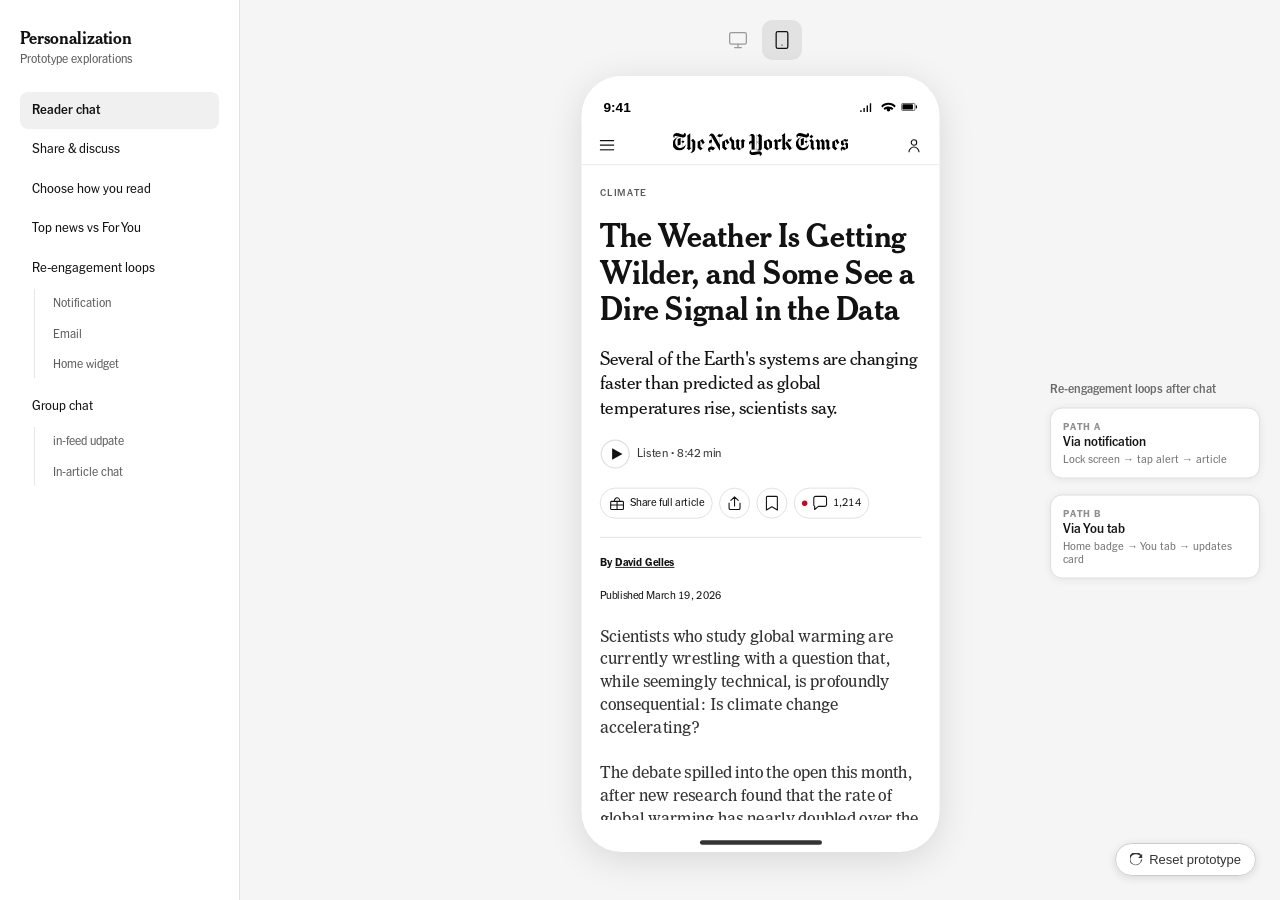
==== commit 76310e34: "Update personalization prototype with avatar styling, group chat nav, and layout refinements Co-Auth" ====
--- a/Personalization/personalization-features.html
+++ b/Personalization/personalization-features.html
@@ -1178,15 +1178,16 @@
   width: 36px;
   height: 36px;
   border-radius: 50%;
-  background: #d9d9d9;
+  background: var(--nyt-social-avatar-bg, #d9d9d9);
   border: 2px solid #fff;
   display: flex;
   align-items: center;
   justify-content: center;
-  font-family: 'NYTFranklin', sans-serif;
+  font-family: 'NYTKarnak', 'NYTFranklin', sans-serif;
   font-size: 13px;
   font-weight: 700;
-  color: #555;
+  line-height: 1;
+  color: var(--nyt-social-avatar-fg, #fff);
   flex-shrink: 0;
 }
 .inline-chat-you-updates-avatar:not(:first-child) {
@@ -1780,14 +1781,16 @@
   width: 28px;
   height: 28px;
   border-radius: 50%;
-  background: #fff;
+  background: var(--nyt-social-avatar-bg, #e4e4e4);
   border: 1px solid #e8e8e8;
   display: flex;
   align-items: center;
   justify-content: center;
-  font-weight: 600;
+  font-family: 'NYTKarnak', 'NYTFranklin', sans-serif;
+  font-weight: 700;
   font-size: 10px;
-  color: var(--muted);
+  line-height: 1;
+  color: var(--nyt-social-avatar-fg, #fff);
 }
 .inline-chat-comment-text {
   font-family: var(--type-ui-13-font-family);
@@ -2055,9 +2058,7 @@
 
 /* ── "You" avatar variant ─────────────────────────────── */
 .inline-chat-avatar--you {
-  background: var(--tpl-accent, #326891) !important;
-  color: #fff !important;
-  border: none !important;
+  border-color: transparent;
 }
 
 /* ── New-message flash animation ──────────────────────── */
@@ -2540,10 +2541,11 @@
   display: flex;
   align-items: center;
   justify-content: center;
-  font-family: 'NYTFranklin', sans-serif;
+  font-family: 'NYTKarnak', 'NYTFranklin', sans-serif;
   font-weight: 700;
   font-size: 14px;
-  color: #fff;
+  line-height: 1;
+  color: var(--nyt-social-avatar-fg, #fff);
   transition: box-shadow 0.15s, transform 0.12s;
 }
 .clip-discuss-friend--selected .clip-discuss-friend-avatar {
@@ -2950,10 +2952,11 @@
   display: flex;
   align-items: center;
   justify-content: center;
-  font-family: 'NYTFranklin', sans-serif;
+  font-family: 'NYTKarnak', 'NYTFranklin', sans-serif;
   font-weight: 700;
   font-size: 13px;
-  color: #fff;
+  line-height: 1;
+  color: var(--nyt-social-avatar-fg, #fff);
 }
 .cd-activity-body {
   flex: 1;
@@ -4197,14 +4200,15 @@
   width: 29px;
   height: 29px;
   border-radius: 50%;
-  background: rgba(255,255,255,0.25);
+  background: var(--nyt-social-avatar-bg, rgba(255,255,255,0.25));
   display: flex;
   align-items: center;
   justify-content: center;
-  font-family: 'NYTFranklin', sans-serif;
+  font-family: 'NYTKarnak', 'NYTFranklin', sans-serif;
   font-weight: 700;
   font-size: 13px;
-  color: #fff;
+  color: var(--nyt-social-avatar-fg, #fff);
+  line-height: 1;
   flex-shrink: 0;
 }
 .reading-mode-dr-author-info {
@@ -6222,6 +6226,7 @@
   var registry = [];
   var activeId = null;
   var pendingRecapEntry = null;
+  var pendingGroupChatEntry = null;
   var contentEl = document.getElementById('prototype-content');
   var scrollEl  = document.getElementById('content-scroll');
   var listEl    = document.getElementById('sidebar-list');
@@ -6257,6 +6262,10 @@
     if (id === 're-engagement-loops' && pendingRecapEntry && window.__setRecapResumeEntry) {
       window.__setRecapResumeEntry(pendingRecapEntry);
       pendingRecapEntry = null;
+    }
+    if (id === 'group-chat' && pendingGroupChatEntry && window.__setGroupChatEntry) {
+      window.__setGroupChatEntry(pendingGroupChatEntry);
+      pendingGroupChatEntry = null;
     }
 
     // Update sidebar active state
@@ -6315,6 +6324,42 @@
 
         li.appendChild(subList);
       }
+
+      if (registry[i].id === 'group-chat') {
+        var gcSubList = document.createElement('ul');
+        gcSubList.className = 'sidebar-sublist';
+        var gcEntries = [
+          { id: 'in-feed', label: 'in-feed udpate' },
+          { id: 'in-article-chat', label: 'In-article chat' }
+        ];
+
+        for (var g = 0; g < gcEntries.length; g++) {
+          var gcLi = document.createElement('li');
+          var gcBtn = document.createElement('button');
+          gcBtn.className = 'sidebar-subitem';
+          gcBtn.textContent = gcEntries[g].label;
+          gcBtn.setAttribute('data-entry-id', gcEntries[g].id);
+          gcBtn.addEventListener('click', (function (entryId) {
+            return function () {
+              pendingGroupChatEntry = entryId;
+              activatePrototype('group-chat');
+              if (window.__setGroupChatEntry) {
+                window.__setGroupChatEntry(entryId);
+                pendingGroupChatEntry = null;
+              }
+              var subItems = listEl.querySelectorAll('.sidebar-subitem');
+              for (var q = 0; q < subItems.length; q++) {
+                subItems[q].classList.toggle('active', subItems[q].getAttribute('data-entry-id') === entryId);
+              }
+            };
+          })(gcEntries[g].id));
+          gcLi.appendChild(gcBtn);
+          gcSubList.appendChild(gcLi);
+        }
+
+        li.appendChild(gcSubList);
+      }
+
       listEl.appendChild(li);
     }
 
@@ -6348,6 +6393,76 @@
       subItems[i].classList.toggle('active', subItems[i].getAttribute('data-entry-id') === entry);
     }
   });
+
+  window.addEventListener('groupChatEntryChange', function (evt) {
+    var entry = evt && evt.detail ? evt.detail.entry : null;
+    if (!entry) return;
+    var subItems = listEl.querySelectorAll('.sidebar-subitem');
+    for (var i = 0; i < subItems.length; i++) {
+      subItems[i].classList.toggle('active', subItems[i].getAttribute('data-entry-id') === entry);
+    }
+  });
+})();
+</script>
+
+<script>
+(function () {
+  'use strict';
+
+  if (window.__nytSocialAvatar) return;
+
+  var AVATAR_PALETTE = [
+    '#5b8a72',
+    '#7b6ba4',
+    '#c27853',
+    '#4a8bad',
+    '#a0785a',
+    '#b85c5c'
+  ];
+
+  function normalizeName(value) {
+    return String(value || '').trim();
+  }
+
+  function firstLetterFromPerson(person) {
+    var name = normalizeName(person && person.name);
+    if (name) {
+      var firstToken = name.split(/\s+/)[0] || '';
+      var charFromName = firstToken.replace(/[^A-Za-z]/g, '').charAt(0);
+      if (charFromName) return charFromName.toUpperCase();
+    }
+    var initials = normalizeName(person && person.initials).replace(/[^A-Za-z]/g, '');
+    if (initials) return initials.charAt(0).toUpperCase();
+    return '?';
+  }
+
+  function stablePaletteColor(person) {
+    var key = normalizeName(person && person.name) || normalizeName(person && person.initials) || '?';
+    var sum = 0;
+    for (var i = 0; i < key.length; i++) {
+      sum = (sum + key.charCodeAt(i) * (i + 1)) % 2147483647;
+    }
+    return AVATAR_PALETTE[sum % AVATAR_PALETTE.length];
+  }
+
+  function applyAvatar(el, person, options) {
+    if (!el) return;
+    var opts = options || {};
+    var color = opts.color || stablePaletteColor(person);
+    var letter = firstLetterFromPerson(person);
+    el.textContent = letter;
+    el.style.background = color;
+    el.style.color = opts.textColor || '#fff';
+    el.style.setProperty('--nyt-social-avatar-bg', color);
+    el.style.setProperty('--nyt-social-avatar-fg', opts.textColor || '#fff');
+  }
+
+  window.__nytSocialAvatar = {
+    palette: AVATAR_PALETTE.slice(),
+    firstLetterFromPerson: firstLetterFromPerson,
+    stablePaletteColor: stablePaletteColor,
+    applyAvatar: applyAvatar
+  };
 })();
 </script>
 
@@ -6590,6 +6705,7 @@
   var navMenuBtnEl = null;
   var pathBCardDismissed = false;
   var pathBEntryActive = false;
+  var avatarTokens = window.__nytSocialAvatar;
 
   // ━━━ Compose event handler refs ━━━
   var onLiveSend = null;
@@ -6603,6 +6719,18 @@
   var paragraphCount = ARTICLE.paragraphs.filter(function (block) {
     return !block.type || block.type === 'paragraph';
   }).length;
+
+  function applySocialAvatar(el, person, opts) {
+    if (!el) return;
+    if (avatarTokens && avatarTokens.applyAvatar) {
+      avatarTokens.applyAvatar(el, person, opts);
+      return;
+    }
+    var fallbackName = person && person.name ? String(person.name).trim() : '';
+    var fallbackInitials = person && person.initials ? String(person.initials).trim() : '';
+    var char = (fallbackName || fallbackInitials || '?').charAt(0).toUpperCase();
+    el.textContent = char;
+  }
 
   function setActiveParagraphIndex(idx) {
     activeIndex = idx;
@@ -7089,8 +7217,8 @@
                   '<p class="inline-chat-you-updates-body">Priya N. and James R. replied on &quot;The Weather Is Getting Wilder...&quot;</p>' +
                 '</div>' +
                 '<div class="inline-chat-you-updates-avatars" aria-hidden="true">' +
-                  '<div class="inline-chat-you-updates-avatar">P</div>' +
-                  '<div class="inline-chat-you-updates-avatar">J</div>' +
+                  '<div class="inline-chat-you-updates-avatar" data-person-name="Priya N."></div>' +
+                  '<div class="inline-chat-you-updates-avatar" data-person-name="James R."></div>' +
                 '</div>' +
               '</div>' +
               '<div class="inline-chat-you-updates-cta" aria-hidden="true">Tap to see the thread</div>' +
@@ -7170,6 +7298,11 @@
         '</nav>' +
       '</div>';
     pathBYouEl = pathBYou;
+    var pathBAvatars = pathBYou.querySelectorAll('.inline-chat-you-updates-avatar');
+    for (var p = 0; p < pathBAvatars.length; p++) {
+      var personName = pathBAvatars[p].getAttribute('data-person-name') || '';
+      applySocialAvatar(pathBAvatars[p], { name: personName });
+    }
     layer.appendChild(pathBYou);
 
     chatRoot.appendChild(layer);
@@ -7200,7 +7333,7 @@
       av.className = 'inline-chat-avatar' + (c.isYou ? ' inline-chat-avatar--you' : '');
       av.setAttribute('aria-hidden', 'true');
       av.title = c.name;
-      av.textContent = c.initials;
+      applySocialAvatar(av, { name: c.name, initials: c.initials });
       var content = document.createElement('div');
       content.className = 'inline-chat-comment-content';
       var commentMeta = document.createElement('div');
@@ -8038,11 +8171,24 @@
   var cdJourneyState = 'none';
   var cdEnteredFromPathB = false;
   var cdPathBCardDismissed = false;
+  var avatarTokens = window.__nytSocialAvatar;
 
   // ━━━ Helpers ━━━
   function on(el, evt, fn) {
     el.addEventListener(evt, fn);
     listeners.push({ el: el, evt: evt, fn: fn });
+  }
+
+  function applySocialAvatar(el, person, opts) {
+    if (!el) return;
+    if (avatarTokens && avatarTokens.applyAvatar) {
+      avatarTokens.applyAvatar(el, person, opts);
+      return;
+    }
+    var fallbackName = person && person.name ? String(person.name).trim() : '';
+    var fallbackInitials = person && person.initials ? String(person.initials).trim() : '';
+    var char = (fallbackName || fallbackInitials || '?').charAt(0).toUpperCase();
+    el.textContent = char;
   }
 
   function buildNav() {
@@ -8506,12 +8652,13 @@
     var actCard = views.you.querySelector('[data-cd-activity-card]');
     if (actCard) {
       actCard.innerHTML =
-        '<div class="cd-activity-avatar" style="background:' + friend.color + '">' + friend.initials + '</div>' +
+        '<div class="cd-activity-avatar" data-cd-activity-avatar></div>' +
         '<div class="cd-activity-body">' +
           '<p class="cd-activity-title">' + friend.name + ' replied to your clip</p>' +
           '<p class="cd-activity-meta">' + ARTICLE.title + ' \u00b7 just now</p>' +
         '</div>' +
         '<svg class="cd-activity-chevron" viewBox="0 0 16 16" fill="none"><path d="M6 3l5 5-5 5" stroke="currentColor" stroke-width="1.5" stroke-linecap="round" stroke-linejoin="round"/></svg>';
+      applySocialAvatar(actCard.querySelector('[data-cd-activity-avatar]'), friend);
       // Re-bind click
       actCard.onclick = function () {
         transitionTo(STATE.THREAD);
@@ -8989,8 +9136,7 @@
 
       var avatar = document.createElement('div');
       avatar.className = 'clip-discuss-friend-avatar';
-      avatar.style.background = FRIENDS[f].color;
-      avatar.textContent = FRIENDS[f].initials;
+      applySocialAvatar(avatar, FRIENDS[f]);
       friendBtn.appendChild(avatar);
 
       var fName = document.createElement('span');
@@ -9265,7 +9411,7 @@
                   '<p class="inline-chat-you-updates-body">&ldquo;' + FRIEND_REPLIES[FRIENDS[0].name].substring(0, 80) + '...&rdquo;</p>' +
                 '</div>' +
                 '<div class="inline-chat-you-updates-avatars" aria-hidden="true">' +
-                  '<div class="inline-chat-you-updates-avatar" style="background:' + FRIENDS[0].color + ';color:#fff">' + FRIENDS[0].initials + '</div>' +
+                  '<div class="inline-chat-you-updates-avatar" data-cd-you-update-avatar="1"></div>' +
                 '</div>' +
               '</div>' +
               '<div class="inline-chat-you-updates-cta" aria-hidden="true">Tap to view the conversation</div>' +
@@ -9306,6 +9452,7 @@
         '</nav>' +
       '</div>';
     cdPathBYouScreenEl = pathBYouScreen;
+    applySocialAvatar(pathBYouScreen.querySelector('[data-cd-you-update-avatar="1"]'), FRIENDS[0]);
     cdLayer.appendChild(pathBYouScreen);
 
     contentEl.appendChild(cdLayer);
@@ -12316,6 +12463,1648 @@
 </script>
 
 <!-- ━━━━━━━━━━━━━━━━━━━━━━━━━━━━━━━━━━━━━━━━━━━━━
+     Prototype: Group Chat — Styles
+     ━━━━━━━━━━━━━━━━━━━━━━━━━━━━━━━━━━━━━━━━━━━━━ -->
+<style>
+/* ── Shared: view shell ── */
+.gc-view { width: 100%; height: 100%; position: relative; overflow: hidden; }
+.gc-panel { display: none; width: 100%; height: 100%; flex-direction: column; overflow: hidden; }
+.gc-panel--active { display: flex; }
+.gc-fill { width: 100%; height: 100%; overflow: hidden; }
+
+/* ── Shared: top bar ── */
+.gc-topbar {
+  display: flex; align-items: center; gap: 10px;
+  padding: 14px 16px 10px; min-height: 48px;
+  border-bottom: 1px solid #e8e8e8; background: #fff;
+  flex-shrink: 0;
+}
+.gc-topbar-back {
+  background: none; border: none; cursor: pointer; padding: 4px;
+  display: flex; align-items: center; justify-content: center;
+  border-radius: 4px;
+}
+.gc-topbar-back:focus-visible { outline: 2px solid var(--tpl-accent); outline-offset: 1px; }
+.gc-topbar-title {
+  font-family: 'NYTFranklin', sans-serif; font-weight: 600;
+  font-size: 16px; line-height: 1.2; color: var(--ink); flex: 1;
+}
+.gc-topbar-subtitle {
+  font-family: 'NYTFranklin', sans-serif; font-weight: 500;
+  font-size: 12px; color: var(--muted); margin-top: 2px;
+}
+.gc-topbar-close {
+  background: none; border: none; cursor: pointer; padding: 4px;
+  display: flex; align-items: center; justify-content: center;
+  border-radius: 4px;
+}
+.gc-topbar-close:focus-visible { outline: 2px solid var(--tpl-accent); outline-offset: 1px; }
+
+/* ── Shared: avatars ── */
+.gc-avatar {
+  width: 32px; height: 32px; border-radius: 50%;
+  display: flex; align-items: center; justify-content: center;
+  font-family: 'NYTKarnak', 'NYTFranklin', sans-serif; font-weight: 700;
+  font-size: 11px; color: #fff; flex-shrink: 0;
+  border: 2px solid #fff;
+  line-height: 1;
+}
+.gc-avatar--sm { width: 24px; height: 24px; font-size: 9px; }
+.gc-avatar-row {
+  display: flex; align-items: center;
+}
+.gc-avatar-row .gc-avatar { margin-left: -8px; }
+.gc-avatar-row .gc-avatar:first-child { margin-left: 0; }
+
+/* ── Shared: article card in circle feed ── */
+.gc-shared-card {
+  padding: 16px; border-bottom: 1px solid #ececec;
+  cursor: pointer; transition: background 0.12s;
+}
+.gc-shared-card:hover { background: #fafafa; }
+.gc-shared-card-header {
+  display: flex; align-items: center; gap: 8px; margin-bottom: 10px;
+}
+.gc-shared-card-sender {
+  font-family: 'NYTFranklin', sans-serif; font-weight: 600;
+  font-size: 13px; color: var(--ink);
+}
+.gc-shared-card-time {
+  font-family: 'NYTFranklin', sans-serif; font-weight: 500;
+  font-size: 12px; color: var(--muted);
+}
+.gc-shared-card-body {
+  display: flex; gap: 12px;
+}
+.gc-shared-card-text { flex: 1; min-width: 0; }
+.gc-shared-card-section {
+  font-family: 'NYTFranklin', sans-serif; font-weight: 700;
+  font-size: 10px; letter-spacing: 0.04em; text-transform: uppercase;
+  color: var(--muted); margin-bottom: 4px;
+}
+.gc-shared-card-headline {
+  font-family: 'NYTCheltenham', Georgia, serif; font-weight: 400;
+  font-size: 15px; line-height: 1.25; color: #121212; margin: 0;
+}
+.gc-shared-card-thumb {
+  width: 56px; height: 56px; border-radius: 4px;
+  object-fit: cover; flex-shrink: 0;
+}
+.gc-shared-note {
+  font-family: 'NYTFranklin', sans-serif; font-weight: 500;
+  font-size: 13px; line-height: 1.35; color: #555;
+  font-style: italic; margin-top: 8px; padding-left: 10px;
+  border-left: 2px solid #e0ddd6;
+}
+.gc-reaction-row {
+  display: flex; gap: 6px; margin-top: 8px;
+}
+.gc-reaction-pill {
+  font-size: 13px; padding: 2px 8px; background: #f4f3f0;
+  border-radius: 12px; line-height: 1.4;
+}
+
+/* ── Shared: thread messages ── */
+.gc-thread-scroll {
+  flex: 1; overflow-y: auto; padding: 16px;
+  display: flex; flex-direction: column; gap: 8px;
+  -webkit-overflow-scrolling: touch;
+}
+.gc-thread-msg-row {
+  display: flex; gap: 8px; align-items: flex-start;
+  align-self: flex-start; max-width: 90%;
+}
+.gc-thread-msg-row--user {
+  align-self: flex-end; flex-direction: row-reverse;
+}
+.gc-thread-msg-avatar {
+  width: 28px; height: 28px; border-radius: 50%; flex-shrink: 0;
+  display: flex; align-items: center; justify-content: center;
+  font-family: 'NYTKarnak', serif; font-weight: 700; font-size: 14px;
+  line-height: 1;
+}
+.gc-thread-msg {
+  padding: 10px 14px; border-radius: 14px;
+  font-family: 'NYTFranklin', sans-serif; font-size: 13px; line-height: 1.4;
+  flex: 1; min-width: 0;
+}
+.gc-thread-msg--friend {
+  background: #f2f2f2; color: var(--ink);
+  border-bottom-left-radius: 4px;
+}
+.gc-thread-msg--user {
+  background: #e8f0f8; color: var(--ink);
+  border-bottom-right-radius: 4px;
+}
+.gc-thread-msg-name {
+  font-family: 'NYTFranklin', sans-serif; font-weight: 600;
+  font-size: 11px; color: var(--muted); margin-bottom: 3px;
+}
+.gc-thread-msg--reaction {
+  font-size: 22px; padding: 4px 8px;
+  background: none;
+}
+.gc-thread-reply-bar {
+  display: flex; gap: 8px; align-items: center;
+  padding: 10px 16px; border-top: 1px solid #e8e8e8;
+  background: #fff; flex-shrink: 0;
+}
+.gc-thread-reply-input {
+  flex: 1; border: 1px solid #d9d9d9; border-radius: 18px;
+  padding: 8px 14px; font-family: 'NYTFranklin', sans-serif;
+  font-size: 13px; outline: none; background: #fafafa;
+}
+.gc-thread-reply-input:focus { border-color: var(--tpl-accent); background: #fff; }
+.gc-thread-reply-send {
+  background: var(--tpl-accent); color: #fff; border: none;
+  border-radius: 50%; width: 32px; height: 32px; cursor: pointer;
+  display: flex; align-items: center; justify-content: center;
+  flex-shrink: 0; transition: opacity 0.12s;
+}
+.gc-thread-reply-send:hover { opacity: 0.85; }
+.gc-thread-reply-send:focus-visible { outline: 2px solid var(--tpl-accent); outline-offset: 2px; }
+
+/* ── Chat header (article card + close) ── */
+.gc-chat-header {
+  display: flex; align-items: center; gap: 8px;
+  padding: 12px 16px;
+  border-bottom: 1px solid var(--tpl-color-stroke-tertiary, #ececec);
+  background: var(--tpl-color-background-primary, #fff); flex-shrink: 0;
+}
+.gc-chat-header .gc-topbar-close {
+  flex-shrink: 0; align-self: flex-start; margin-top: 2px;
+}
+
+/* ── Chat input bar (Figma-style, in-article chat) ── */
+.gc-chat-input-bar {
+  display: flex; gap: 8px; align-items: center;
+  padding: 16px; border-top: 1px solid var(--tpl-color-stroke-tertiary, #e8e8e8);
+  background: var(--tpl-color-background-primary, #fff); flex-shrink: 0;
+}
+.gc-chat-input-avatar {
+  width: 32px; height: 32px; border-radius: 50%; flex-shrink: 0;
+  display: flex; align-items: center; justify-content: center;
+  font-family: 'NYTKarnak', serif; font-weight: 700; font-size: 16px;
+  line-height: 1;
+}
+.gc-chat-input-pill {
+  flex: 1; border: none; border-radius: 100px;
+  padding: 12px 16px; font-family: 'NYTFranklin', sans-serif;
+  font-size: 14px; line-height: 1.3;
+  background: var(--tpl-color-background-secondary, #f0f0f0);
+  color: var(--tpl-color-content-primary, #333);
+  outline: none; cursor: text;
+}
+.gc-chat-input-pill::placeholder {
+  color: var(--tpl-color-content-secondary, #666);
+}
+.gc-chat-input-pill:focus {
+  background: var(--tpl-color-background-primary, #fff);
+  box-shadow: 0 0 0 1px var(--tpl-color-stroke-secondary, #ccc);
+}
+.gc-chat-input-pill:focus-visible {
+  outline: 2px solid var(--tpl-accent, #326891); outline-offset: 2px;
+}
+
+/* ── Shared: article mini card (in thread header) ── */
+.gc-article-mini {
+  display: flex; gap: 12px; padding: 12px 16px;
+  border-bottom: 1px solid #ececec; background: transparent;
+}
+.gc-article-mini-thumb {
+  width: 48px; height: 48px; border-radius: 4px;
+  object-fit: cover; flex-shrink: 0;
+}
+.gc-article-mini-text { flex: 1; min-width: 0; }
+.gc-article-mini-section {
+  font-family: 'NYTFranklin', sans-serif; font-weight: 700;
+  font-size: 10px; letter-spacing: 0.04em; text-transform: uppercase;
+  color: var(--muted); margin-bottom: 2px;
+}
+.gc-article-mini-headline {
+  font-family: 'NYTCheltenham', Georgia, serif; font-weight: 400;
+  font-size: 14px; line-height: 1.2; color: #121212;
+  margin: 0; display: -webkit-box; -webkit-line-clamp: 2;
+  -webkit-box-orient: vertical; overflow: hidden;
+}
+
+/* ━━━ In-feed circle sub-option ━━━ */
+
+/* In-feed: reuses reading-mode-topbar, reading-mode-ribbon, reading-mode-feed from "Choose how you read" */
+.gc-if-view { width: 100%; height: 100%; display: flex; flex-direction: column; overflow: hidden; background: #fff; position: relative; }
+
+/* Circle card on home */
+.gc-circle-card {
+  margin: 16px; padding: 14px 16px; background: #fff;
+  border: 1px solid #e4e2dc; border-radius: 10px;
+  display: flex; align-items: center; gap: 12px;
+  cursor: pointer; transition: background 0.12s, box-shadow 0.12s;
+  box-shadow: 0 1px 3px rgba(0,0,0,0.04);
+}
+.gc-circle-card:hover { background: #fafaf8; box-shadow: 0 2px 6px rgba(0,0,0,0.08); }
+.gc-circle-card:focus-visible { outline: 2px solid var(--tpl-accent); outline-offset: 2px; }
+.gc-circle-card-info { flex: 1; }
+.gc-circle-card-label {
+  font-family: 'NYTFranklin', sans-serif; font-weight: 600;
+  font-size: 14px; color: var(--ink); line-height: 1.3;
+}
+.gc-circle-card-count {
+  font-family: 'NYTFranklin', sans-serif; font-weight: 500;
+  font-size: 12px; color: var(--tpl-color-content-primary, #121212); margin-top: 2px;
+}
+.gc-circle-card-chevron {
+  color: var(--muted); flex-shrink: 0;
+}
+
+/* Expanded circle feed */
+.gc-expanded-scroll {
+  flex: 1; overflow-y: auto; -webkit-overflow-scrolling: touch;
+}
+.gc-expanded-share-btn {
+  display: block; width: 100%; padding: 14px 16px;
+  font-family: 'NYTFranklin', sans-serif; font-weight: 600;
+  font-size: 14px; color: var(--tpl-color-content-primary, #121212);
+  background: none; border: none; border-top: 1px solid var(--tpl-color-stroke-tertiary, #ececec);
+  cursor: pointer; text-align: center; flex-shrink: 0;
+}
+.gc-expanded-share-btn:hover { opacity: 0.7; }
+.gc-expanded-share-btn:focus-visible { outline: 2px solid var(--tpl-accent); outline-offset: 2px; }
+
+/* Share picker overlay */
+.gc-picker-overlay {
+  position: absolute; inset: 0; z-index: 20;
+  display: flex; flex-direction: column; background: #fff;
+  transform: translateY(100%);
+  transition: transform 0.3s cubic-bezier(0.4,0,0.2,1);
+}
+.gc-picker-overlay--open { transform: translateY(0); }
+.gc-picker-header {
+  display: flex; align-items: center; padding: 14px 16px;
+  border-bottom: 1px solid var(--tpl-color-stroke-tertiary, #ececec);
+  flex-shrink: 0;
+}
+.gc-picker-cancel {
+  width: 24px; height: 24px;
+  display: inline-flex; align-items: center; justify-content: center;
+  color: var(--tpl-color-content-primary, #121212);
+  background: none; border: none; cursor: pointer;
+  padding: 0;
+}
+.gc-picker-cancel:focus-visible { outline: 2px solid var(--tpl-accent); outline-offset: 2px; }
+.gc-picker-title {
+  flex: 1; text-align: center;
+  font-family: 'NYTFranklin', sans-serif; font-weight: 600; font-size: 15px;
+  color: var(--tpl-color-content-primary, #121212);
+}
+.gc-picker-header-spacer { width: 24px; }
+.gc-picker-search {
+  display: flex; align-items: center; gap: 8px;
+  margin: 12px 16px; padding: 10px 14px;
+  border-radius: 100px; background: var(--tpl-color-background-secondary, #f0f0f0);
+  flex-shrink: 0;
+}
+.gc-picker-search-icon { flex-shrink: 0; color: var(--tpl-color-content-secondary, #666); }
+.gc-picker-search-input {
+  flex: 1; border: none; background: transparent; outline: none;
+  font-family: 'NYTFranklin', sans-serif; font-size: 14px;
+  color: var(--tpl-color-content-primary, #333);
+}
+.gc-picker-search-input::placeholder { color: var(--tpl-color-content-secondary, #999); }
+.gc-picker-section-label {
+  padding: 4px 16px 8px;
+  font-family: 'NYTFranklin', sans-serif; font-weight: 700;
+  font-size: 11px; letter-spacing: 0.04em; text-transform: uppercase;
+  color: var(--tpl-color-content-secondary, #666);
+}
+.gc-picker-list {
+  flex: 1; overflow-y: auto; -webkit-overflow-scrolling: touch;
+}
+.gc-picker-article {
+  display: flex; align-items: center; gap: 12px;
+  padding: 12px 16px; border-bottom: 1px solid var(--tpl-color-stroke-tertiary, #ececec);
+}
+.gc-picker-article-text { flex: 1; min-width: 0; }
+.gc-picker-article-kicker {
+  font-family: 'NYTFranklin', sans-serif; font-weight: 600;
+  font-size: 11px; color: var(--tpl-color-content-secondary, #666);
+}
+.gc-picker-article-title {
+  font-family: 'NYTCheltenham', Georgia, serif; font-size: 14px; line-height: 1.25;
+  color: var(--tpl-color-content-primary, #121212); margin-top: 2px;
+  display: -webkit-box; -webkit-line-clamp: 2; -webkit-box-orient: vertical; overflow: hidden;
+}
+.gc-picker-article-time {
+  font-family: 'NYTFranklin', sans-serif; font-size: 11px;
+  color: var(--tpl-color-content-secondary, #999); margin-top: 3px;
+}
+.gc-picker-share-btn {
+  flex-shrink: 0;
+  width: 28px; height: 28px;
+  display: inline-flex; align-items: center; justify-content: center;
+  color: var(--tpl-color-content-primary, #121212);
+  background: none; border: 1px solid var(--tpl-color-stroke-secondary, #999);
+  border-radius: 999px; cursor: pointer; padding: 0;
+}
+.gc-picker-share-btn:focus-visible { outline: 2px solid var(--tpl-accent); outline-offset: 2px; }
+.gc-picker-no-results {
+  padding: 24px 16px; text-align: center;
+  font-family: 'NYTFranklin', sans-serif; font-size: 14px;
+  color: var(--tpl-color-content-secondary, #999);
+}
+.gc-picker-note-step {
+  display: none; flex-direction: column; flex: 1; padding: 16px;
+  overflow-y: auto;
+}
+.gc-picker-note-selected {
+  padding: 12px; border-radius: 8px;
+  border: 1px solid var(--tpl-color-stroke-tertiary, #ececec); margin-bottom: 16px;
+}
+.gc-picker-note-selected-section {
+  font-family: 'NYTFranklin', sans-serif; font-weight: 600;
+  font-size: 11px; color: var(--tpl-color-content-secondary, #666);
+}
+.gc-picker-note-selected-title {
+  font-family: 'NYTCheltenham', Georgia, serif; font-size: 16px; line-height: 1.25;
+  color: var(--tpl-color-content-primary, #121212); margin-top: 4px;
+}
+.gc-picker-note-label {
+  font-family: 'NYTFranklin', sans-serif; font-weight: 600;
+  font-size: 13px; color: var(--tpl-color-content-primary, #121212); margin-bottom: 8px;
+}
+.gc-picker-note-input {
+  width: 100%; border: 1px solid var(--tpl-color-stroke-secondary, #ccc);
+  border-radius: 8px; padding: 12px; font-family: 'NYTFranklin', sans-serif;
+  font-size: 14px; resize: none; outline: none; min-height: 60px;
+  box-sizing: border-box;
+}
+.gc-picker-note-input::placeholder { color: var(--tpl-color-content-secondary, #999); }
+.gc-picker-note-input:focus { border-color: var(--tpl-accent, #326891); }
+.gc-picker-confirm-btn {
+  margin-top: 16px; padding: 12px; width: 100%;
+  font-family: 'NYTFranklin', sans-serif; font-weight: 600; font-size: 14px;
+  color: #fff; background: var(--tpl-accent, #326891);
+  border: none; border-radius: 8px; cursor: pointer;
+}
+.gc-picker-confirm-btn:hover { opacity: 0.9; }
+.gc-picker-confirm-btn:focus-visible { outline: 2px solid var(--tpl-accent); outline-offset: 2px; }
+
+/* In-feed thread (article + discussion) */
+.gc-if-thread-view { width: 100%; height: 100%; display: flex; flex-direction: column; overflow: hidden; background: #fff; }
+.gc-if-thread-article {
+  flex: 0 0 auto; max-height: 45%; overflow-y: auto; padding: 16px;
+  border-bottom: 1px solid #e8e8e8; -webkit-overflow-scrolling: touch;
+}
+.gc-if-thread-article-img {
+  width: 100%; border-radius: 4px; margin-bottom: 12px;
+}
+.gc-if-thread-article-section {
+  font-family: 'NYTFranklin', sans-serif; font-weight: 700;
+  font-size: 10px; letter-spacing: 0.04em; text-transform: uppercase;
+  color: var(--muted); margin-bottom: 6px;
+}
+.gc-if-thread-article-headline {
+  font-family: 'NYTCheltenham', Georgia, serif; font-weight: 700;
+  font-size: 20px; line-height: 1.2; color: #121212; margin: 0 0 8px;
+}
+.gc-if-thread-article-body {
+  font-family: 'NYTImperial', Georgia, serif; font-weight: 400;
+  font-size: 15px; line-height: 1.4; color: #333;
+}
+.gc-if-thread-article-byline {
+  font-family: 'NYTFranklin', sans-serif; font-weight: 500;
+  font-size: 12px; color: #666; margin-top: 8px;
+}
+.gc-if-thread-divider {
+  padding: 10px 16px; background: #f8f7f4;
+  font-family: 'NYTFranklin', sans-serif; font-weight: 600;
+  font-size: 12px; color: var(--muted); text-align: center;
+  border-bottom: 1px solid #e8e8e8; flex-shrink: 0;
+}
+
+/* ━━━ In-article chat sub-option ━━━ */
+
+.gc-sp-view { width: 100%; height: 100%; display: flex; flex-direction: column; overflow: hidden; background: #fff; position: relative; }
+
+/* Article reading view */
+.gc-sp-article-wrap {
+  flex: 1; overflow-y: auto; padding: 0; -webkit-overflow-scrolling: touch;
+  transition: opacity 0.25s;
+}
+.gc-sp-article-wrap--dimmed { opacity: 0.2; pointer-events: none; }
+
+/* Floating circle indicator */
+.gc-float-indicator {
+  position: absolute; bottom: 20px; right: 16px; z-index: 10;
+  display: flex; align-items: center; gap: 6px;
+  padding: 8px 14px 8px 8px;
+  background: #fff; border: 1px solid #e4e2dc; border-radius: 24px;
+  box-shadow: 0 2px 8px rgba(0,0,0,0.12);
+  cursor: pointer; transition: box-shadow 0.15s, background 0.12s;
+}
+.gc-float-indicator:hover { box-shadow: 0 4px 12px rgba(0,0,0,0.18); background: #fafaf8; }
+.gc-float-indicator:focus-visible { outline: 2px solid var(--tpl-accent); outline-offset: 2px; }
+.gc-float-indicator-count {
+  font-family: 'NYTFranklin', sans-serif; font-weight: 600;
+  font-size: 13px; color: var(--tpl-color-content-primary, #121212);
+}
+.gc-float-indicator .gc-avatar { width: 26px; height: 26px; font-size: 9px; border-width: 2px; }
+.gc-float-indicator .gc-avatar-row .gc-avatar { margin-left: -6px; }
+.gc-float-indicator .gc-avatar-row .gc-avatar:first-child { margin-left: 0; }
+
+/* Slide panel overlay */
+.gc-slide-overlay {
+  position: absolute; inset: 0; z-index: 20;
+  display: flex; flex-direction: column;
+  background: #fff;
+  transform: translateY(100%);
+  transition: transform 0.3s cubic-bezier(0.4,0,0.2,1);
+}
+.gc-slide-overlay--open {
+  transform: translateY(0);
+}
+/* ── Step panel (outside phone) ── */
+#gc-step-panel {
+  position: absolute; right: 20px; top: 50%;
+  transform: translateY(-50%); width: 210px;
+  display: flex; flex-direction: column; gap: 8px; z-index: 20;
+}
+.gc-step-panel-title {
+  margin: 0 0 4px;
+  font-family: 'NYTFranklin', sans-serif; font-size: 12px;
+  font-weight: 600; color: #6a6a6a;
+}
+.gc-step-btn {
+  display: flex; flex-direction: column; gap: 2px;
+  width: 100%; text-align: left; cursor: pointer;
+  background: #fff; border: 1px solid #e2e2e2; border-radius: 8px;
+  padding: 10px 12px; transition: border-color 0.15s, background 0.15s;
+}
+.gc-step-btn:hover { border-color: #ccc; background: #fafafa; }
+.gc-step-btn:focus-visible { outline: 2px solid var(--tpl-accent); outline-offset: 1px; }
+.gc-step-btn--active { border-color: var(--tpl-accent); background: #f0f6fc; }
+.gc-step-btn--completed { border-color: #c3dab7; background: #f6faf4; }
+.gc-step-btn-kicker {
+  font-family: 'NYTFranklin', sans-serif; font-weight: 700;
+  font-size: 10px; letter-spacing: 0.05em; text-transform: uppercase;
+  color: var(--tpl-accent);
+}
+.gc-step-btn--completed .gc-step-btn-kicker { color: #5a8a4a; }
+.gc-step-btn-title {
+  font-family: 'NYTFranklin', sans-serif; font-weight: 600;
+  font-size: 13px; color: var(--ink); line-height: 1.3;
+}
+.gc-step-btn-caption {
+  font-family: 'NYTFranklin', sans-serif; font-weight: 500;
+  font-size: 11px; color: var(--muted); line-height: 1.3;
+}
+
+@media (max-width: 840px) {
+  #gc-step-panel { display: none; }
+}
+</style>
+
+<!-- ━━━━━━━━━━━━━━━━━━━━━━━━━━━━━━━━━━━━━━━━━━━━━
+     Prototype: Group Chat — Script
+     ━━━━━━━━━━━━━━━━━━━━━━━━━━━━━━━━━━━━━━━━━━━━━ -->
+<script>
+(function () {
+  'use strict';
+
+  /* ━━━ Mock Data ━━━ */
+
+  var IMG_ROOT = '../Article-Overview/Assets/Today-tab/Images/';
+  var IMG_ROOT_WEB = '../Article-Overview/Assets/Images/';
+
+  var FRIENDS = [
+    { name: 'Ava K.',    initials: 'AK', color: '#5b8a72' },
+    { name: 'Marcus S.', initials: 'MS', color: '#7b6ba4' },
+    { name: 'Jess L.',   initials: 'JL', color: '#c27853' },
+    { name: 'Dani P.',   initials: 'DP', color: '#4a8bad' },
+    { name: 'Raj W.',    initials: 'RW', color: '#a0785a' },
+    { name: 'Sofia M.',  initials: 'SM', color: '#b85c5c' }
+  ];
+
+  var YOU_PERSON = { name: 'Lindsey', initials: 'L' };
+
+  function friendByName(n) {
+    if (n === 'You') return YOU_PERSON;
+    for (var i = 0; i < FRIENDS.length; i++) { if (FRIENDS[i].name === n) return FRIENDS[i]; }
+    return FRIENDS[0];
+  }
+
+  var TABLE_ARTICLES = [
+    {
+      sharedBy: 'Sofia M.', timeAgo: '20 min ago', section: 'Politics',
+      title: 'White House Rushes to Preserve Tariff Power',
+      summary: 'The Trump administration has asked that it be allowed to proceed with tariffs that a federal court declared were illegal.',
+      image: IMG_ROOT + '4.png',
+      note: null, reactions: ['\uD83D\uDD25', '\uD83D\uDC40']
+    },
+    {
+      sharedBy: 'Marcus S.', timeAgo: '2 hours ago', section: 'Opinion',
+      title: 'The Real Cost of Retreating From Global Leadership',
+      summary: 'America\u2019s allies are recalculating. Its adversaries are emboldened. The consequences will outlast any single administration.',
+      image: IMG_ROOT + '5.png',
+      note: 'This is exactly what I was saying last week',
+      reactions: []
+    },
+    {
+      sharedBy: 'Ava K.', timeAgo: 'Yesterday', section: 'The Great Read',
+      title: 'He Made One Wrong Turn. ICE Detained Him for 3 Weeks.',
+      summary: 'An accidental trip over a bridge in Buffalo typically means a toll and a loss of time. But for Victor and Johanna, it carried a higher cost.',
+      image: IMG_ROOT + '1.png',
+      note: 'This one\u2019s worth your time',
+      reactions: ['\u2764\uFE0F']
+    },
+    {
+      sharedBy: 'Jess L.', timeAgo: 'Yesterday', section: 'Culture',
+      title: 'A Young Rockefeller Vanished in 1961. The Met\u2019s New Wing Celebrates His Memory.',
+      summary: 'Mary Rockefeller Morgan was determined to honor her family of collectors, and Indigenous art.',
+      image: IMG_ROOT + '3.png',
+      note: null, reactions: ['\uD83D\uDE0A', '\uD83D\uDE4C']
+    }
+  ];
+
+  var THREAD_MESSAGES = [
+    { sender: 'Marcus S.', text: 'I had no idea streaming used this much energy', isUser: false },
+    { sender: 'Ava K.',    text: 'The stat about data centers using as much power as a small city is wild', isUser: false },
+    { sender: 'Dani P.',   text: 'Makes me think twice about leaving Netflix on in the background', isUser: false },
+    { sender: 'Jess L.',   text: 'Did anyone see the related climate piece from Tuesday?', isUser: false }
+  ];
+
+  var ARTICLE_FOR_SLIDE = {
+    section: 'Technology',
+    image: IMG_ROOT + '4.png',
+    title: 'The Hidden Cost of Our Streaming Habits',
+    dek: 'Behind every binge-watched series and playlist lies a sprawling network of data centers consuming enormous amounts of energy.',
+    byline: 'Kashmir Hill',
+    date: 'March 20, 2026',
+    paragraphs: [
+      'Every time you press play on a streaming service, a chain reaction begins in a data center miles away. Servers spin up, hard drives whir, and cooling systems kick into high gear \u2014 all to deliver a few megabytes of video to your screen.',
+      'The energy consumption of these facilities has become one of the fastest-growing sources of carbon emissions in the tech industry. A single large data center can use as much electricity as a small city, running 24 hours a day, 365 days a year.',
+      'Researchers at the International Energy Agency estimate that data centers now account for roughly 1.5 percent of global electricity use \u2014 a figure that has doubled in less than a decade and shows no sign of slowing.',
+      'Much of that growth is driven by streaming. Video accounts for more than 60 percent of downstream internet traffic worldwide, and the shift to higher resolutions like 4K and 8K is pushing bandwidth demands even further.'
+    ]
+  };
+
+  var DEFAULT_FEED = [
+    { title: 'Judge Intends to Block Trump Effort to Stop Harvard From Enrolling Foreign Students', summary: 'The decision was a victory for Harvard in its ongoing confrontation with the White House, which has sought to undermine the university\u2019s finances.', readTime: '5 min read', image: IMG_ROOT + '1.png', layout: 'lead' },
+    { title: 'Harvard Says Many of Its Foreign Students Are Seeking to Transfer', readTime: '2 min read', layout: 'text-only' },
+    { topLabel: 'the daily  <span class="label-secondary">audio</span>', title: 'Harvard Is Trying to Resist Trump. It Might Not Be Working.', readTime: '29 min listen', image: IMG_ROOT + '2.png', layout: 'row-thumb-left' },
+    { liveLabel: 'Live', title: 'Frustration Grows in Israel Over Fate of Gaza Hostages', summary: 'Families and supporters have stepped up pressure on the Israeli government as negotiations drag on.', readTime: '5 min read', image: IMG_ROOT + '3.png', layout: 'large' },
+    { title: 'White House Rushes to Preserve Tariff Power', summary: 'The Trump administration has asked that it be allowed to proceed with tariffs that a federal court declared were illegal.', readTime: '5 min read', image: IMG_ROOT + '4.png', layout: 'large' },
+    { layout: 'section-header', sectionTitle: 'The Great Read' },
+    { title: 'He Made One Wrong Turn. ICE Detained Him for 3 Weeks.', summary: 'An accidental trip over a bridge in Buffalo typically means a toll and a loss of time. But for Victor and Johanna, it carried a higher cost.', readTime: '5 min read', image: IMG_ROOT + '5.png', layout: 'large' }
+  ];
+
+  var RECENTLY_READ = [
+    { section: 'U.S.', title: 'Judge Intends to Block Trump Effort to Stop Harvard From Enrolling Foreign Students', readTime: '5 min read', image: IMG_ROOT + '1.png' },
+    { section: 'Technology', title: 'The Hidden Cost of Our Streaming Habits', readTime: '8 min read', image: IMG_ROOT + '4.png' },
+    { section: 'World', title: 'Frustration Grows in Israel Over Fate of Gaza Hostages', readTime: '5 min read', image: IMG_ROOT + '3.png' },
+    { section: 'Business', title: 'White House Rushes to Preserve Tariff Power', readTime: '5 min read', image: IMG_ROOT + '4.png' },
+    { section: 'The Great Read', title: 'He Made One Wrong Turn. ICE Detained Him for 3 Weeks.', readTime: '5 min read', image: IMG_ROOT + '5.png' }
+  ];
+
+  var RIBBON_SECTIONS = ['Games', 'Audio', 'Wirecutter', 'Cooking', 'The Athletic', 'Today', 'Best of 2024', 'Lifestyle'];
+
+  /* ━━━ Per-mount state ━━━ */
+
+  var listeners = [];
+  var panelsById = {};
+  var activeEntry = 'in-feed';
+  var stepPanelEl = null;
+  var avatarTokens = window.__nytSocialAvatar;
+
+  /* In-feed state */
+  var ifState = 'home';
+  var ifViewEl = null;
+  var ifHomeEl = null;
+  var ifExpandedEl = null;
+  var ifThreadEl = null;
+  var ifPickerEl = null;
+  var ifExpScrollEl = null;
+  var ifStepBtns = [];
+
+  /* In-article chat state */
+  var spState = 'article';
+  var spViewEl = null;
+  var spArticleWrap = null;
+  var spOverlay = null;
+  var spFloatBtn = null;
+  var spChatContainer = null;
+  var spStepBtns = [];
+
+  function on(el, evt, fn) {
+    el.addEventListener(evt, fn, false);
+    listeners.push({ el: el, evt: evt, fn: fn });
+  }
+
+  /* ━━━ Shared builders ━━━ */
+
+  var BACK_SVG = '<svg width="18" height="18" viewBox="0 0 24 24" fill="none"><path d="M15 18l-6-6 6-6" stroke="currentColor" stroke-width="2" stroke-linecap="round" stroke-linejoin="round"/></svg>';
+  var CLOSE_SVG = '<svg width="18" height="18" viewBox="0 0 24 24" fill="none"><path d="M18 6L6 18M6 6l12 12" stroke="currentColor" stroke-width="2" stroke-linecap="round" stroke-linejoin="round"/></svg>';
+  var CHEVRON_SVG = '<svg width="16" height="16" viewBox="0 0 16 16" fill="none"><path d="M6 3l5 5-5 5" stroke="currentColor" stroke-width="1.5" stroke-linecap="round" stroke-linejoin="round"/></svg>';
+  var SEND_SVG = '<svg width="16" height="16" viewBox="0 0 24 24" fill="none"><path d="M22 2L11 13" stroke="#fff" stroke-width="2" stroke-linecap="round"/><path d="M22 2l-7 20-4-9-9-4 20-7z" stroke="#fff" stroke-width="2" stroke-linecap="round" stroke-linejoin="round"/></svg>';
+
+  function applySocialAvatar(el, person, opts) {
+    if (!el) return;
+    if (avatarTokens && avatarTokens.applyAvatar) {
+      avatarTokens.applyAvatar(el, person, opts);
+      return;
+    }
+    var fallbackName = person && person.name ? String(person.name).trim() : '';
+    var fallbackInitials = person && person.initials ? String(person.initials).trim() : '';
+    var char = (fallbackName || fallbackInitials || '?').charAt(0).toUpperCase();
+    el.textContent = char;
+  }
+
+  function buildAvatar(friend, extraClass) {
+    var el = document.createElement('div');
+    el.className = 'gc-avatar' + (extraClass ? ' ' + extraClass : '');
+    applySocialAvatar(el, friend);
+    return el;
+  }
+
+  function buildAvatarRow(friends, max, extraAvatarClass) {
+    var row = document.createElement('div');
+    row.className = 'gc-avatar-row';
+    var count = Math.min(friends.length, max || friends.length);
+    for (var i = 0; i < count; i++) {
+      row.appendChild(buildAvatar(friends[i], extraAvatarClass));
+    }
+    return row;
+  }
+
+  function buildSharedCard(article, onClick) {
+    var card = document.createElement('div');
+    card.className = 'gc-shared-card';
+    card.setAttribute('role', 'button');
+    card.setAttribute('tabindex', '0');
+
+    var friend = friendByName(article.sharedBy);
+    var displayName = article.sharedBy === 'You' ? 'You' : friend.name;
+    var header = document.createElement('div');
+    header.className = 'gc-shared-card-header';
+    header.appendChild(buildAvatar(friend));
+    var nameTime = document.createElement('div');
+    nameTime.innerHTML =
+      '<div class="gc-shared-card-sender">' + displayName + '</div>' +
+      '<div class="gc-shared-card-time">' + article.timeAgo + '</div>';
+    header.appendChild(nameTime);
+    card.appendChild(header);
+
+    var body = document.createElement('div');
+    body.className = 'gc-shared-card-body';
+    var textCol = document.createElement('div');
+    textCol.className = 'gc-shared-card-text';
+    textCol.innerHTML =
+      '<div class="gc-shared-card-section">' + article.section + '</div>' +
+      '<h3 class="gc-shared-card-headline">' + article.title + '</h3>';
+    body.appendChild(textCol);
+    var thumb = document.createElement('img');
+    thumb.className = 'gc-shared-card-thumb';
+    thumb.src = article.image;
+    thumb.alt = '';
+    body.appendChild(thumb);
+    card.appendChild(body);
+
+    if (article.note) {
+      var note = document.createElement('p');
+      note.className = 'gc-shared-note';
+      note.textContent = '\u201C' + article.note + '\u201D';
+      card.appendChild(note);
+    }
+
+    if (article.reactions && article.reactions.length) {
+      var rr = document.createElement('div');
+      rr.className = 'gc-reaction-row';
+      for (var r = 0; r < article.reactions.length; r++) {
+        var pill = document.createElement('span');
+        pill.className = 'gc-reaction-pill';
+        pill.textContent = article.reactions[r];
+        rr.appendChild(pill);
+      }
+      card.appendChild(rr);
+    }
+
+    if (onClick) {
+      on(card, 'click', onClick);
+      on(card, 'keydown', function (e) { if (e.key === 'Enter') onClick(); });
+    }
+    return card;
+  }
+
+  function buildThreadMessages(container) {
+    for (var i = 0; i < THREAD_MESSAGES.length; i++) {
+      var m = THREAD_MESSAGES[i];
+      var row = document.createElement('div');
+      row.className = 'gc-thread-msg-row' + (m.isUser ? ' gc-thread-msg-row--user' : '');
+
+      var av = document.createElement('div');
+      av.className = 'gc-thread-msg-avatar';
+      applySocialAvatar(av, { name: m.isUser ? 'Lindsey' : m.sender });
+      row.appendChild(av);
+
+      var bubble = document.createElement('div');
+      if (m.isReaction) {
+        bubble.className = 'gc-thread-msg gc-thread-msg--reaction';
+        var nameR = document.createElement('p');
+        nameR.className = 'gc-thread-msg-name';
+        nameR.textContent = m.sender;
+        bubble.appendChild(nameR);
+        var emojiSpan = document.createElement('span');
+        emojiSpan.textContent = m.text;
+        bubble.appendChild(emojiSpan);
+      } else {
+        bubble.className = 'gc-thread-msg' + (m.isUser ? ' gc-thread-msg--user' : ' gc-thread-msg--friend');
+        var nameP = document.createElement('p');
+        nameP.className = 'gc-thread-msg-name';
+        nameP.textContent = m.isUser ? 'You' : m.sender;
+        bubble.appendChild(nameP);
+        var textP = document.createElement('span');
+        textP.textContent = m.text;
+        bubble.appendChild(textP);
+      }
+      row.appendChild(bubble);
+      container.appendChild(row);
+    }
+  }
+
+  function buildReplyBar() {
+    var bar = document.createElement('div');
+    bar.className = 'gc-thread-reply-bar';
+    var input = document.createElement('input');
+    input.className = 'gc-thread-reply-input';
+    input.type = 'text';
+    input.placeholder = 'Add to the conversation\u2026';
+    input.setAttribute('aria-label', 'Reply message');
+    bar.appendChild(input);
+    var send = document.createElement('button');
+    send.type = 'button';
+    send.className = 'gc-thread-reply-send';
+    send.setAttribute('aria-label', 'Send');
+    send.innerHTML = SEND_SVG;
+    bar.appendChild(send);
+    return bar;
+  }
+
+  function buildChatInputBar() {
+    var bar = document.createElement('div');
+    bar.className = 'gc-chat-input-bar';
+    var avatar = document.createElement('div');
+    avatar.className = 'gc-chat-input-avatar';
+    applySocialAvatar(avatar, { name: 'Lindsey' });
+    bar.appendChild(avatar);
+    var pill = document.createElement('input');
+    pill.className = 'gc-chat-input-pill';
+    pill.type = 'text';
+    pill.placeholder = 'Add a comment';
+    pill.setAttribute('aria-label', 'Add a comment');
+    bar.appendChild(pill);
+    return bar;
+  }
+
+  function buildArticleMini(article) {
+    var mini = document.createElement('div');
+    mini.className = 'gc-article-mini';
+    var img = document.createElement('img');
+    img.className = 'gc-article-mini-thumb';
+    img.src = article.image;
+    img.alt = '';
+    mini.appendChild(img);
+    var text = document.createElement('div');
+    text.className = 'gc-article-mini-text';
+    text.innerHTML =
+      '<div class="gc-article-mini-section">' + article.section + '</div>' +
+      '<h4 class="gc-article-mini-headline">' + article.title + '</h4>';
+    mini.appendChild(text);
+    return mini;
+  }
+
+  /* ━━━ Local reading-mode helpers (copied from "Choose how you read") ━━━ */
+
+  function gcBuildTopbar() {
+    var bar = document.createElement('div');
+    bar.className = 'reading-mode-topbar';
+    bar.innerHTML =
+      '<button type="button" class="reading-mode-icon-btn" aria-label="Menu">' +
+        '<svg width="16" height="12" viewBox="0 0 16 12" fill="none"><path d="M0 1h16M0 6h16M0 11h16" stroke="#121212" stroke-width="1.4"/></svg>' +
+      '</button>' +
+      '<img class="reading-mode-logo" src="../Article-Overview/Assets/NYT-logo.svg" alt="The New York Times" />' +
+      '<button type="button" class="reading-mode-icon-btn" aria-label="Search">' +
+        '<svg width="16" height="16" viewBox="0 0 16 16" fill="none"><circle cx="7" cy="7" r="4.5" stroke="#121212" stroke-width="1.3"/><path d="M10.5 10.5L14 14" stroke="#121212" stroke-width="1.3" stroke-linecap="round"/></svg>' +
+      '</button>';
+    return bar;
+  }
+
+  function gcBuildRibbon() {
+    var ribbon = document.createElement('div');
+    ribbon.className = 'reading-mode-ribbon';
+    var track = document.createElement('div');
+    track.className = 'reading-mode-ribbon-track';
+    for (var i = 0; i < RIBBON_SECTIONS.length; i++) {
+      var item = document.createElement('span');
+      item.className = 'reading-mode-ribbon-item';
+      if (RIBBON_SECTIONS[i] === 'Today') item.className += ' reading-mode-ribbon-item--active';
+      item.textContent = RIBBON_SECTIONS[i];
+      track.appendChild(item);
+    }
+    ribbon.appendChild(track);
+    setTimeout(function () {
+      var active = ribbon.querySelector('.reading-mode-ribbon-item--active');
+      if (active) {
+        ribbon.scrollLeft = active.offsetLeft - (ribbon.offsetWidth / 2) + (active.offsetWidth / 2);
+      }
+    }, 0);
+    return ribbon;
+  }
+
+  function gcBuildBottomNav() {
+    var nav = document.createElement('nav');
+    nav.className = 'reading-mode-bottom-nav';
+    nav.setAttribute('aria-label', 'Primary');
+    var tabs = [
+      { label: 'Home', icon: '../Article-Overview/Assets/Today-tab/Icons/home.svg', active: true },
+      { label: 'Watch', icon: '../Article-Overview/Assets/Today-tab/Icons/watch.svg' },
+      { label: 'Listen', icon: '../Article-Overview/Assets/Today-tab/Icons/Listen.svg' },
+      { label: 'Play', icon: '../Article-Overview/Assets/Today-tab/Icons/play.svg' },
+      { label: 'You', icon: '../Article-Overview/Assets/Today-tab/Icons/you.svg' }
+    ];
+    for (var i = 0; i < tabs.length; i++) {
+      var t = tabs[i];
+      var btn = document.createElement('button');
+      btn.className = 'reading-mode-tab-item';
+      if (t.active) btn.className += ' reading-mode-tab-item--active';
+      btn.innerHTML = '<img class="reading-mode-tab-icon" src="' + t.icon + '" alt="" aria-hidden="true" /><span>' + t.label + '</span>';
+      nav.appendChild(btn);
+    }
+    return nav;
+  }
+
+  function gcBuildStoryContent(story, headlineClass, showSummary) {
+    var content = document.createElement('div');
+    content.className = 'reading-mode-story-content';
+    if (story.liveLabel) {
+      var live = document.createElement('p');
+      live.className = 'reading-mode-live-label';
+      live.textContent = story.liveLabel;
+      content.appendChild(live);
+    }
+    if (story.kicker) {
+      var label = document.createElement('p');
+      label.className = 'reading-mode-top-label';
+      label.textContent = story.kicker;
+      content.appendChild(label);
+    }
+    if (story.topLabel) {
+      var topLbl = document.createElement('p');
+      topLbl.className = 'reading-mode-top-label';
+      topLbl.innerHTML = story.topLabel;
+      content.appendChild(topLbl);
+    }
+    if (story.reason) {
+      var reason = document.createElement('p');
+      reason.className = 'reading-mode-reason';
+      reason.textContent = story.reason;
+      content.appendChild(reason);
+    }
+    var headline = document.createElement('h3');
+    headline.className = headlineClass;
+    headline.textContent = story.title;
+    content.appendChild(headline);
+    if (showSummary && story.summary) {
+      var summary = document.createElement('p');
+      summary.className = 'reading-mode-summary';
+      summary.textContent = story.summary;
+      content.appendChild(summary);
+    }
+    if (story.readTime) {
+      var meta = document.createElement('p');
+      meta.className = 'reading-mode-meta';
+      meta.textContent = story.readTime;
+      content.appendChild(meta);
+    }
+    return content;
+  }
+
+  function gcRenderDefaultFeed(container) {
+    var feed = document.createElement('div');
+    feed.className = 'reading-mode-feed';
+    var stories = DEFAULT_FEED;
+    for (var i = 0; i < stories.length; i++) {
+      var s = stories[i];
+      if (s.layout === 'section-header') {
+        var header = document.createElement('div');
+        header.className = 'reading-mode-section-header';
+        header.innerHTML =
+          '<div class="reading-mode-section-header-inner">' +
+            '<div class="reading-mode-section-rule"></div>' +
+            '<h3 class="reading-mode-section-title">' + s.sectionTitle + '</h3>' +
+          '</div>';
+        feed.appendChild(header);
+        continue;
+      }
+      var item = document.createElement('div');
+      item.className = 'reading-mode-story';
+      if (i > 0 && stories[i - 1].layout !== 'section-header') {
+        var rule = document.createElement('div');
+        rule.className = 'reading-mode-story-rule';
+        item.appendChild(rule);
+      }
+      var body = document.createElement('div');
+      body.className = 'reading-mode-story-body';
+      if (s.layout === 'lead') {
+        var media = document.createElement('div');
+        media.className = 'reading-mode-story-content-media';
+        var c1 = gcBuildStoryContent(s, 'reading-mode-headline-lead', true);
+        media.appendChild(c1);
+        var img = document.createElement('img');
+        img.className = 'reading-mode-story-image';
+        img.src = s.image; img.alt = s.title;
+        media.appendChild(img);
+        body.appendChild(media);
+      } else if (s.layout === 'large') {
+        var media2 = document.createElement('div');
+        media2.className = 'reading-mode-story-content-media';
+        var c2 = gcBuildStoryContent(s, 'reading-mode-headline-large', true);
+        media2.appendChild(c2);
+        var img2 = document.createElement('img');
+        img2.className = 'reading-mode-story-image';
+        img2.src = s.image; img2.alt = s.title;
+        media2.appendChild(img2);
+        body.appendChild(media2);
+      } else if (s.layout === 'row-thumb-left') {
+        var row = document.createElement('div');
+        row.className = 'reading-mode-story-row';
+        var thumb = document.createElement('img');
+        thumb.className = 'reading-mode-thumb';
+        thumb.src = s.image; thumb.alt = s.title;
+        row.appendChild(thumb);
+        var c3 = gcBuildStoryContent(s, 'reading-mode-headline-standard', false);
+        row.appendChild(c3);
+        body.appendChild(row);
+      } else if (s.layout === 'text-only') {
+        var c4 = gcBuildStoryContent(s, 'reading-mode-headline-standard', false);
+        body.appendChild(c4);
+      } else if (s.layout === 'standard-thumb') {
+        var row2 = document.createElement('div');
+        row2.className = 'reading-mode-story-row';
+        var c5 = gcBuildStoryContent(s, 'reading-mode-headline-standard', false);
+        row2.appendChild(c5);
+        var thumb2 = document.createElement('img');
+        thumb2.className = 'reading-mode-thumb';
+        thumb2.src = s.image; thumb2.alt = s.title;
+        row2.appendChild(thumb2);
+        body.appendChild(row2);
+      } else {
+        var c6 = gcBuildStoryContent(s, 'reading-mode-headline-standard', true);
+        body.appendChild(c6);
+      }
+      item.appendChild(body);
+      feed.appendChild(item);
+    }
+    container.appendChild(feed);
+  }
+
+  /* ━━━ In-feed circle ━━━ */
+
+  function setIfState(state) {
+    ifState = state;
+    if (ifHomeEl) ifHomeEl.style.display = state === 'home' ? 'flex' : 'none';
+    if (ifExpandedEl) ifExpandedEl.style.display = (state === 'expanded' || state === 'picker') ? 'flex' : 'none';
+    if (ifThreadEl) ifThreadEl.style.display = state === 'thread' ? 'flex' : 'none';
+    if (ifPickerEl) ifPickerEl.classList.toggle('gc-picker-overlay--open', state === 'picker');
+    updateIfSteps();
+  }
+
+  function updateIfSteps() {
+    var idx = ifState === 'home' ? 0 : ifState === 'expanded' ? 1 : 2;
+    for (var i = 0; i < ifStepBtns.length; i++) {
+      ifStepBtns[i].classList.remove('gc-step-btn--active', 'gc-step-btn--completed');
+      if (i === idx) ifStepBtns[i].classList.add('gc-step-btn--active');
+      else if (i < idx) ifStepBtns[i].classList.add('gc-step-btn--completed');
+    }
+  }
+
+  function renderInFeedPanel(container) {
+    ifViewEl = document.createElement('div');
+    ifViewEl.className = 'gc-if-view';
+
+    /* ── State 1: Home feed (uses reading-mode patterns) ── */
+    ifHomeEl = document.createElement('div');
+    ifHomeEl.className = 'gc-if-view';
+    ifHomeEl.style.display = 'flex';
+
+    ifHomeEl.appendChild(gcBuildTopbar());
+    ifHomeEl.appendChild(gcBuildRibbon());
+
+    var scroll = document.createElement('div');
+    scroll.style.cssText = 'flex:1;overflow-y:auto;-webkit-overflow-scrolling:touch;';
+
+    var circleCard = document.createElement('div');
+    circleCard.className = 'gc-circle-card';
+    circleCard.setAttribute('role', 'button');
+    circleCard.setAttribute('tabindex', '0');
+    circleCard.setAttribute('aria-label', 'Your circle \u2014 4 new shares');
+    circleCard.appendChild(buildAvatarRow(FRIENDS, 6));
+    var cardInfo = document.createElement('div');
+    cardInfo.className = 'gc-circle-card-info';
+    cardInfo.innerHTML =
+      '<div class="gc-circle-card-label">Your circle</div>' +
+      '<div class="gc-circle-card-count">4 new shares</div>';
+    circleCard.appendChild(cardInfo);
+    var chevWrap = document.createElement('span');
+    chevWrap.className = 'gc-circle-card-chevron';
+    chevWrap.innerHTML = CHEVRON_SVG;
+    circleCard.appendChild(chevWrap);
+    on(circleCard, 'click', function () { setIfState('expanded'); });
+    on(circleCard, 'keydown', function (e) { if (e.key === 'Enter') setIfState('expanded'); });
+    scroll.appendChild(circleCard);
+
+    gcRenderDefaultFeed(scroll);
+
+    ifHomeEl.appendChild(scroll);
+    ifHomeEl.appendChild(gcBuildBottomNav());
+    ifViewEl.appendChild(ifHomeEl);
+
+    /* ── State 2: Expanded circle feed ── */
+    ifExpandedEl = document.createElement('div');
+    ifExpandedEl.className = 'gc-if-view';
+    ifExpandedEl.style.display = 'none';
+
+    var expBar = document.createElement('div');
+    expBar.className = 'gc-topbar';
+    var expBack = document.createElement('button');
+    expBack.type = 'button';
+    expBack.className = 'gc-topbar-back';
+    expBack.setAttribute('aria-label', 'Back');
+    expBack.innerHTML = BACK_SVG;
+    on(expBack, 'click', function () { setIfState('home'); });
+    expBar.appendChild(expBack);
+    var expTitleWrap = document.createElement('div');
+    expTitleWrap.style.flex = '1';
+    expTitleWrap.innerHTML =
+      '<div class="gc-topbar-title">Your circle</div>' +
+      '<div class="gc-topbar-subtitle">6 members</div>';
+    expBar.appendChild(expTitleWrap);
+    var expMembers = buildAvatarRow(FRIENDS, 6, 'gc-avatar--sm');
+    expMembers.setAttribute('aria-hidden', 'true');
+    expBar.appendChild(expMembers);
+    ifExpandedEl.appendChild(expBar);
+
+    ifExpScrollEl = document.createElement('div');
+    ifExpScrollEl.className = 'gc-expanded-scroll';
+    for (var a = 0; a < TABLE_ARTICLES.length; a++) {
+      ifExpScrollEl.appendChild(buildSharedCard(TABLE_ARTICLES[a], (function (idx) {
+        return function () { setIfState('thread'); };
+      })(a)));
+    }
+    ifExpandedEl.appendChild(ifExpScrollEl);
+
+    var shareBtn = document.createElement('button');
+    shareBtn.type = 'button';
+    shareBtn.className = 'gc-expanded-share-btn';
+    shareBtn.textContent = '+ Share an article';
+    on(shareBtn, 'click', function () { openPicker(); });
+    ifExpandedEl.appendChild(shareBtn);
+
+    /* ── Share picker overlay ── */
+    ifPickerEl = document.createElement('div');
+    ifPickerEl.className = 'gc-picker-overlay';
+
+    var pickerListView = document.createElement('div');
+    pickerListView.style.cssText = 'display:flex;flex-direction:column;height:100%;';
+
+    var pickerNoteView = document.createElement('div');
+    pickerNoteView.className = 'gc-picker-note-step';
+
+    var pickerSelectedArticle = null;
+
+    /* Picker header */
+    var pkHeader = document.createElement('div');
+    pkHeader.className = 'gc-picker-header';
+    var pkCancel = document.createElement('button');
+    pkCancel.type = 'button';
+    pkCancel.className = 'gc-picker-cancel';
+    pkCancel.setAttribute('aria-label', 'Back');
+    pkCancel.innerHTML = '<svg width="8" height="13" viewBox="0 0 8 13" fill="none" aria-hidden="true"><path d="M7 1L1 6.5 7 12" stroke="currentColor" stroke-width="1.6" stroke-linecap="round" stroke-linejoin="round"/></svg>';
+    on(pkCancel, 'click', function () { closePicker(); });
+    pkHeader.appendChild(pkCancel);
+    var pkTitle = document.createElement('div');
+    pkTitle.className = 'gc-picker-title';
+    pkTitle.textContent = 'Share with your circle';
+    pkHeader.appendChild(pkTitle);
+    var pkSpacer = document.createElement('div');
+    pkSpacer.className = 'gc-picker-header-spacer';
+    pkHeader.appendChild(pkSpacer);
+    pickerListView.appendChild(pkHeader);
+
+    /* Search bar */
+    var pkSearch = document.createElement('div');
+    pkSearch.className = 'gc-picker-search';
+    pkSearch.innerHTML = '<svg class="gc-picker-search-icon" width="16" height="16" viewBox="0 0 16 16" fill="none"><circle cx="6.5" cy="6.5" r="5" stroke="currentColor" stroke-width="1.3"/><path d="M10.5 10.5L15 15" stroke="currentColor" stroke-width="1.3" stroke-linecap="round"/></svg>';
+    var pkSearchInput = document.createElement('input');
+    pkSearchInput.className = 'gc-picker-search-input';
+    pkSearchInput.type = 'text';
+    pkSearchInput.placeholder = 'Search articles\u2026';
+    pkSearchInput.setAttribute('aria-label', 'Search articles');
+    pkSearch.appendChild(pkSearchInput);
+    pickerListView.appendChild(pkSearch);
+
+    /* Section label */
+    var pkLabel = document.createElement('div');
+    pkLabel.className = 'gc-picker-section-label';
+    pkLabel.textContent = 'Recently read';
+    pickerListView.appendChild(pkLabel);
+
+    /* Article list */
+    var pkList = document.createElement('div');
+    pkList.className = 'gc-picker-list';
+
+    function renderPickerArticles(filter) {
+      pkList.innerHTML = '';
+      var lowerFilter = (filter || '').toLowerCase();
+      var count = 0;
+      for (var r = 0; r < RECENTLY_READ.length; r++) {
+        var art = RECENTLY_READ[r];
+        if (lowerFilter && art.title.toLowerCase().indexOf(lowerFilter) === -1) continue;
+        count++;
+        var row = document.createElement('div');
+        row.className = 'gc-picker-article';
+        var textCol = document.createElement('div');
+        textCol.className = 'gc-picker-article-text';
+        textCol.innerHTML =
+          '<div class="gc-picker-article-kicker">' + art.section + '</div>' +
+          '<div class="gc-picker-article-title">' + art.title + '</div>' +
+          '<div class="gc-picker-article-time">' + art.readTime + '</div>';
+        row.appendChild(textCol);
+        var shareRowBtn = document.createElement('button');
+        shareRowBtn.type = 'button';
+        shareRowBtn.className = 'gc-picker-share-btn';
+        shareRowBtn.innerHTML = '<svg width="14" height="14" viewBox="0 0 20 20" fill="none" aria-hidden="true"><path d="M14 7l-4-4-4 4M10 3v10M4 10v5.5a1.5 1.5 0 001.5 1.5h9a1.5 1.5 0 001.5-1.5V10" stroke="currentColor" stroke-width="1.3" stroke-linecap="round" stroke-linejoin="round"/></svg>';
+        shareRowBtn.setAttribute('aria-label', 'Share: ' + art.title);
+        (function (article) {
+          on(shareRowBtn, 'click', function () { showNoteStep(article); });
+        })(art);
+        row.appendChild(shareRowBtn);
+        pkList.appendChild(row);
+      }
+      if (count === 0) {
+        var noRes = document.createElement('div');
+        noRes.className = 'gc-picker-no-results';
+        noRes.textContent = 'No matching articles';
+        pkList.appendChild(noRes);
+      }
+    }
+    renderPickerArticles('');
+    pickerListView.appendChild(pkList);
+
+    /* Search filter wiring */
+    on(pkSearchInput, 'input', function () {
+      renderPickerArticles(pkSearchInput.value);
+    });
+
+    ifPickerEl.appendChild(pickerListView);
+
+    /* Note step */
+    var noteHeader = document.createElement('div');
+    noteHeader.className = 'gc-picker-header';
+    var noteBack = document.createElement('button');
+    noteBack.type = 'button';
+    noteBack.className = 'gc-picker-cancel';
+    noteBack.setAttribute('aria-label', 'Back');
+    noteBack.innerHTML = '<svg width="8" height="13" viewBox="0 0 8 13" fill="none" aria-hidden="true"><path d="M7 1L1 6.5 7 12" stroke="currentColor" stroke-width="1.6" stroke-linecap="round" stroke-linejoin="round"/></svg>';
+    on(noteBack, 'click', function () {
+      pickerNoteView.style.display = 'none';
+      pickerListView.style.display = 'flex';
+    });
+    noteHeader.appendChild(noteBack);
+    var noteTitle = document.createElement('div');
+    noteTitle.className = 'gc-picker-title';
+    noteTitle.textContent = 'Add a note';
+    noteHeader.appendChild(noteTitle);
+    var noteSpacer = document.createElement('div');
+    noteSpacer.className = 'gc-picker-header-spacer';
+    noteHeader.appendChild(noteSpacer);
+    pickerNoteView.appendChild(noteHeader);
+
+    var noteSelectedCard = document.createElement('div');
+    noteSelectedCard.className = 'gc-picker-note-selected';
+    pickerNoteView.appendChild(noteSelectedCard);
+
+    var noteLabel = document.createElement('div');
+    noteLabel.className = 'gc-picker-note-label';
+    noteLabel.textContent = 'Add a note (optional)';
+    pickerNoteView.appendChild(noteLabel);
+
+    var noteInput = document.createElement('textarea');
+    noteInput.className = 'gc-picker-note-input';
+    noteInput.placeholder = 'What do you want to say about this article\u2026';
+    noteInput.setAttribute('aria-label', 'Add a note');
+    pickerNoteView.appendChild(noteInput);
+
+    var noteConfirm = document.createElement('button');
+    noteConfirm.type = 'button';
+    noteConfirm.className = 'gc-picker-confirm-btn';
+    noteConfirm.textContent = 'Share with your circle';
+    pickerNoteView.appendChild(noteConfirm);
+
+    ifPickerEl.appendChild(pickerNoteView);
+
+    function openPicker() {
+      pkSearchInput.value = '';
+      renderPickerArticles('');
+      pickerListView.style.display = 'flex';
+      pickerNoteView.style.display = 'none';
+      noteInput.value = '';
+      setIfState('picker');
+    }
+
+    function closePicker() {
+      setIfState('expanded');
+    }
+
+    function showNoteStep(article) {
+      pickerSelectedArticle = article;
+      noteSelectedCard.innerHTML =
+        '<div class="gc-picker-note-selected-section">' + article.section + '</div>' +
+        '<div class="gc-picker-note-selected-title">' + article.title + '</div>';
+      noteInput.value = '';
+      pickerListView.style.display = 'none';
+      pickerNoteView.style.display = 'flex';
+    }
+
+    on(noteConfirm, 'click', function () {
+      if (!pickerSelectedArticle) return;
+      var userNote = noteInput.value.trim();
+      var newArticle = {
+        sharedBy: 'You',
+        timeAgo: 'Just now',
+        section: pickerSelectedArticle.section,
+        title: pickerSelectedArticle.title,
+        summary: '',
+        image: pickerSelectedArticle.image || IMG_ROOT + '1.png',
+        note: userNote || null,
+        reactions: []
+      };
+      var newCard = buildSharedCard(newArticle, function () { setIfState('thread'); });
+      ifExpScrollEl.insertBefore(newCard, ifExpScrollEl.firstChild);
+      closePicker();
+    });
+
+    ifExpandedEl.appendChild(ifPickerEl);
+
+    ifViewEl.appendChild(ifExpandedEl);
+
+    /* ── State 3: Article + thread ── */
+    ifThreadEl = document.createElement('div');
+    ifThreadEl.className = 'gc-if-thread-view';
+    ifThreadEl.style.display = 'none';
+
+    var thBar = document.createElement('div');
+    thBar.className = 'gc-topbar';
+    var thBack = document.createElement('button');
+    thBack.type = 'button';
+    thBack.className = 'gc-topbar-back';
+    thBack.setAttribute('aria-label', 'Back');
+    thBack.innerHTML = BACK_SVG;
+    on(thBack, 'click', function () { setIfState('expanded'); });
+    thBar.appendChild(thBack);
+    var thTitle = document.createElement('div');
+    thTitle.className = 'gc-topbar-title';
+    thTitle.textContent = 'Discussion';
+    thBar.appendChild(thTitle);
+    ifThreadEl.appendChild(thBar);
+
+    var threadArticle = TABLE_ARTICLES[1];
+    var articlePreview = document.createElement('div');
+    articlePreview.className = 'gc-if-thread-article';
+    articlePreview.innerHTML =
+      '<img class="gc-if-thread-article-img" src="' + threadArticle.image + '" alt="" />' +
+      '<p class="gc-if-thread-article-section">' + threadArticle.section + '</p>' +
+      '<h2 class="gc-if-thread-article-headline">' + threadArticle.title + '</h2>' +
+      '<p class="gc-if-thread-article-body">' + threadArticle.summary + '</p>' +
+      '<p class="gc-if-thread-article-byline">By Opinion Columnist</p>';
+    ifThreadEl.appendChild(articlePreview);
+
+    var divider = document.createElement('div');
+    divider.className = 'gc-if-thread-divider';
+    divider.textContent = '4 in your circle discussed this';
+    ifThreadEl.appendChild(divider);
+
+    var threadScroll = document.createElement('div');
+    threadScroll.className = 'gc-thread-scroll';
+    buildThreadMessages(threadScroll);
+    ifThreadEl.appendChild(threadScroll);
+
+    ifThreadEl.appendChild(buildReplyBar());
+
+    ifViewEl.appendChild(ifThreadEl);
+
+    container.appendChild(ifViewEl);
+  }
+
+  /* ━━━ In-article chat ━━━ */
+
+  function setSpState(state) {
+    spState = state;
+    if (spArticleWrap) {
+      spArticleWrap.classList.toggle('gc-sp-article-wrap--dimmed', state !== 'article');
+    }
+    if (spFloatBtn) {
+      spFloatBtn.style.display = state === 'article' ? 'flex' : 'none';
+    }
+    if (spOverlay) {
+      spOverlay.classList.toggle('gc-slide-overlay--open', state === 'chat');
+    }
+    if (spChatContainer) {
+      spChatContainer.style.display = (state === 'chat') ? 'flex' : 'none';
+    }
+    updateSpSteps();
+  }
+
+  function updateSpSteps() {
+    var idx = spState === 'article' ? 0 : 1;
+    for (var i = 0; i < spStepBtns.length; i++) {
+      spStepBtns[i].classList.remove('gc-step-btn--active', 'gc-step-btn--completed');
+      if (i === idx) spStepBtns[i].classList.add('gc-step-btn--active');
+      else if (i < idx) spStepBtns[i].classList.add('gc-step-btn--completed');
+    }
+  }
+
+  function renderSlidePanelPanel(container) {
+    spViewEl = document.createElement('div');
+    spViewEl.className = 'gc-sp-view';
+
+    /* ── Nav bar (Reader chat pattern) ── */
+    var nav = document.createElement('nav');
+    nav.className = 'nyt-nav';
+    nav.innerHTML =
+      '<button type="button" class="nyt-nav-back-btn" aria-label="Back" hidden>' +
+        '<svg width="8" height="13" viewBox="0 0 8 13" fill="none" aria-hidden="true"><path d="M7 1L1 6.5 7 12" stroke="#326891" stroke-width="1.6" stroke-linecap="round" stroke-linejoin="round"/></svg>' +
+        '<span>Back</span>' +
+      '</button>' +
+      '<button type="button" aria-label="Menu">' +
+        '<svg width="16" height="12" viewBox="0 0 16 12" fill="none"><path d="M0 1h16M0 6h16M0 11h16" stroke="#121212" stroke-width="1.4"/></svg>' +
+      '</button>' +
+      '<img class="nyt-logo-img" src="../Article-Overview/Assets/NYT-logo.svg" alt="The New York Times" />' +
+      '<button type="button" aria-label="Account">' +
+        '<svg width="16" height="16" viewBox="0 0 16 16" fill="none"><circle cx="8" cy="5" r="3" stroke="#121212" stroke-width="1.2"/><path d="M2.5 15.5c0-3 2.5-5.5 5.5-5.5s5.5 2.5 5.5 5.5" stroke="#121212" stroke-width="1.2" stroke-linecap="round"/></svg>' +
+      '</button>';
+    spViewEl.appendChild(nav);
+
+    /* ── Article reading area (Reader chat pattern) ── */
+    spArticleWrap = document.createElement('div');
+    spArticleWrap.className = 'gc-sp-article-wrap';
+
+    var artWrap = document.createElement('div');
+    artWrap.className = 'article-wrap';
+
+    var kickerRow = document.createElement('div');
+    kickerRow.className = 'inline-chat-kicker-row';
+    kickerRow.innerHTML = '<span class="inline-chat-section-kicker">' + ARTICLE_FOR_SLIDE.section + '</span>';
+    artWrap.appendChild(kickerRow);
+
+    var h1 = document.createElement('h1');
+    h1.className = 'article-headline';
+    h1.textContent = ARTICLE_FOR_SLIDE.title;
+    artWrap.appendChild(h1);
+
+    var dek = document.createElement('p');
+    dek.className = 'article-dek';
+    dek.textContent = ARTICLE_FOR_SLIDE.dek;
+    artWrap.appendChild(dek);
+
+    var listenRow = document.createElement('div');
+    listenRow.className = 'listen-row';
+    listenRow.innerHTML =
+      '<button type="button" class="listen-btn" aria-label="Listen to article">' +
+        '<svg viewBox="0 0 30 30" fill="none" aria-hidden="true"><circle cx="15" cy="15" r="13.5" stroke="#dfdfdf" stroke-width="1.2"/><polygon points="12,9.5 12,20.5 22,15" fill="#121212"/></svg>' +
+        '<span class="listen-text">Listen <b>&middot;</b> 8:42 min</span>' +
+      '</button>';
+    artWrap.appendChild(listenRow);
+
+    var utilRow = document.createElement('div');
+    utilRow.className = 'util-row';
+    utilRow.innerHTML =
+      '<button type="button" class="util-pill">' +
+        '<svg viewBox="0 0 20 20" fill="none" aria-hidden="true"><rect x="3" y="8" width="14" height="9" rx="1" stroke="#121212" stroke-width="1.2"/><path d="M10 8v9M3 12h14M7 8c0-2 1.5-4 3-4s3 2 3 4" stroke="#121212" stroke-width="1.2" stroke-linecap="round"/></svg>' +
+        'Share full article' +
+      '</button>' +
+      '<button type="button" class="util-pill icon-only" aria-label="Share">' +
+        '<svg viewBox="0 0 20 20" fill="none" aria-hidden="true"><path d="M14 7l-4-4-4 4M10 3v10M4 10v5.5a1.5 1.5 0 001.5 1.5h9a1.5 1.5 0 001.5-1.5V10" stroke="#121212" stroke-width="1.2" stroke-linecap="round" stroke-linejoin="round"/></svg>' +
+      '</button>' +
+      '<button type="button" class="util-pill icon-only" aria-label="Save">' +
+        '<svg viewBox="0 0 20 20" fill="none" aria-hidden="true"><path d="M5 2.5h10a1 1 0 011 1v14l-6-3.5L4 17.5v-14a1 1 0 011-1z" stroke="#121212" stroke-width="1.2" stroke-linejoin="round"/></svg>' +
+      '</button>';
+    artWrap.appendChild(utilRow);
+
+    var hr = document.createElement('hr');
+    hr.className = 'article-divider';
+    artWrap.appendChild(hr);
+
+    var bylineRow = document.createElement('div');
+    bylineRow.className = 'byline-row';
+    var bylineDiv = document.createElement('div');
+    bylineDiv.innerHTML = '<p class="byline-text"><span class="byline-name">By <a href="#">' + ARTICLE_FOR_SLIDE.byline + '</a></span></p>';
+    bylineRow.appendChild(bylineDiv);
+    artWrap.appendChild(bylineRow);
+
+    var dateP = document.createElement('p');
+    dateP.className = 'article-date';
+    dateP.textContent = 'Published ' + ARTICLE_FOR_SLIDE.date;
+    artWrap.appendChild(dateP);
+
+    var bodyDiv = document.createElement('div');
+    bodyDiv.className = 'article-body';
+    for (var p = 0; p < ARTICLE_FOR_SLIDE.paragraphs.length; p++) {
+      var para = document.createElement('p');
+      para.textContent = ARTICLE_FOR_SLIDE.paragraphs[p];
+      bodyDiv.appendChild(para);
+    }
+    artWrap.appendChild(bodyDiv);
+
+    spArticleWrap.appendChild(artWrap);
+    spViewEl.appendChild(spArticleWrap);
+
+    /* ── Floating indicator ── */
+    spFloatBtn = document.createElement('button');
+    spFloatBtn.type = 'button';
+    spFloatBtn.className = 'gc-float-indicator';
+    spFloatBtn.setAttribute('aria-label', 'Open chat \u2014 4 comments from friends');
+    spFloatBtn.appendChild(buildAvatarRow(FRIENDS.slice(0, 3), 3));
+    var countSpan = document.createElement('span');
+    countSpan.className = 'gc-float-indicator-count';
+    countSpan.textContent = '4 comments from friends';
+    spFloatBtn.appendChild(countSpan);
+    on(spFloatBtn, 'click', function () { setSpState('chat'); });
+    spViewEl.appendChild(spFloatBtn);
+
+    /* ── Chat overlay ── */
+    spOverlay = document.createElement('div');
+    spOverlay.className = 'gc-slide-overlay';
+
+    spChatContainer = document.createElement('div');
+    spChatContainer.style.cssText = 'display:none;flex-direction:column;height:100%;';
+
+    /* Top bar: article mini card + close */
+    var chatHeader = document.createElement('div');
+    chatHeader.className = 'gc-chat-header';
+    var miniCard = buildArticleMini(ARTICLE_FOR_SLIDE);
+    var thumb = miniCard.querySelector('.gc-article-mini-thumb');
+    if (thumb) thumb.remove();
+    miniCard.style.cssText = 'border-bottom:none;padding:0;flex:1;min-width:0;';
+    chatHeader.appendChild(miniCard);
+    var chatClose = document.createElement('button');
+    chatClose.type = 'button';
+    chatClose.className = 'gc-topbar-close';
+    chatClose.setAttribute('aria-label', 'Close');
+    chatClose.innerHTML = CLOSE_SVG;
+    on(chatClose, 'click', function () { setSpState('article'); });
+    chatHeader.appendChild(chatClose);
+    spChatContainer.appendChild(chatHeader);
+
+    /* Scrollable message area */
+    var chatScroll = document.createElement('div');
+    chatScroll.className = 'gc-thread-scroll';
+    buildThreadMessages(chatScroll);
+    spChatContainer.appendChild(chatScroll);
+
+    /* Comment input bar (Figma style) */
+    spChatContainer.appendChild(buildChatInputBar());
+
+    spOverlay.appendChild(spChatContainer);
+    spViewEl.appendChild(spOverlay);
+
+    container.appendChild(spViewEl);
+  }
+
+  /* ━━━ Step panels (outside phone) ━━━ */
+
+  function buildStepPanel(title, steps, onStepClick) {
+    var panel = document.createElement('div');
+    panel.id = 'gc-step-panel';
+    panel.setAttribute('aria-label', title);
+
+    var titleEl = document.createElement('p');
+    titleEl.className = 'gc-step-panel-title';
+    titleEl.textContent = title;
+    panel.appendChild(titleEl);
+
+    var btns = [];
+    for (var i = 0; i < steps.length; i++) {
+      var btn = document.createElement('button');
+      btn.type = 'button';
+      btn.className = 'gc-step-btn' + (i === 0 ? ' gc-step-btn--active' : '');
+      btn.innerHTML =
+        '<span class="gc-step-btn-kicker">Step ' + (i + 1) + '</span>' +
+        '<span class="gc-step-btn-title">' + steps[i].title + '</span>' +
+        '<span class="gc-step-btn-caption">' + steps[i].caption + '</span>';
+      on(btn, 'click', (function (idx) {
+        return function () { onStepClick(idx); };
+      })(i));
+      panel.appendChild(btn);
+      btns.push(btn);
+    }
+    return { panel: panel, btns: btns };
+  }
+
+  function mountStepPanel() {
+    removeStepPanel();
+  }
+
+  function removeStepPanel() {
+    if (stepPanelEl && stepPanelEl.parentNode) {
+      stepPanelEl.parentNode.removeChild(stepPanelEl);
+    }
+    stepPanelEl = null;
+    ifStepBtns = [];
+    spStepBtns = [];
+  }
+
+  /* ━━━ Entry switching ━━━ */
+
+  function setEntry(nextEntry) {
+    activeEntry = nextEntry;
+    var keys = Object.keys(panelsById);
+    for (var j = 0; j < keys.length; j++) {
+      var key = keys[j];
+      panelsById[key].classList.toggle('gc-panel--active', key === nextEntry);
+      panelsById[key].setAttribute('aria-hidden', key === nextEntry ? 'false' : 'true');
+    }
+
+    if (nextEntry === 'in-feed') { setIfState('home'); }
+    if (nextEntry === 'in-article-chat') { setSpState('article'); }
+    mountStepPanel(nextEntry);
+
+    window.dispatchEvent(new CustomEvent('groupChatEntryChange', {
+      detail: { entry: nextEntry }
+    }));
+  }
+
+  /* ━━━ Mount / Unmount ━━━ */
+
+  function mount(contentEl, scrollEl) {
+    scrollEl.classList.add('gc-fill');
+    contentEl.classList.add('gc-fill');
+
+    listeners = [];
+    panelsById = {};
+    ifState = 'home';
+    spState = 'article';
+
+    var view = document.createElement('div');
+    view.className = 'gc-view';
+
+    var inFeedPanel = document.createElement('section');
+    inFeedPanel.className = 'gc-panel';
+    inFeedPanel.id = 'gc-panel-in-feed';
+    panelsById['in-feed'] = inFeedPanel;
+    renderInFeedPanel(inFeedPanel);
+    view.appendChild(inFeedPanel);
+
+    var slidePanelPanel = document.createElement('section');
+    slidePanelPanel.className = 'gc-panel';
+    slidePanelPanel.id = 'gc-panel-in-article-chat';
+    panelsById['in-article-chat'] = slidePanelPanel;
+    renderSlidePanelPanel(slidePanelPanel);
+    view.appendChild(slidePanelPanel);
+
+    contentEl.appendChild(view);
+
+    setEntry('in-feed');
+    window.__setGroupChatEntry = setEntry;
+  }
+
+  function unmount() {
+    for (var i = 0; i < listeners.length; i++) {
+      var l = listeners[i];
+      l.el.removeEventListener(l.evt, l.fn);
+    }
+    listeners = [];
+    panelsById = {};
+    ifViewEl = null; ifHomeEl = null; ifExpandedEl = null; ifThreadEl = null; ifPickerEl = null; ifExpScrollEl = null;
+    spViewEl = null; spArticleWrap = null; spOverlay = null; spFloatBtn = null;
+    spChatContainer = null;
+    ifStepBtns = []; spStepBtns = [];
+
+    removeStepPanel();
+
+    if (window.__setGroupChatEntry === setEntry) {
+      delete window.__setGroupChatEntry;
+    }
+  }
+
+  window.__registerPrototype({
+    id: 'group-chat',
+    label: 'Group chat',
+    mount: mount,
+    unmount: unmount
+  });
+})();
+</script>
+
+<!-- ━━━━━━━━━━━━━━━━━━━━━━━━━━━━━━━━━━━━━━━━━━━━━
      Init — call after all prototypes are registered
      ━━━━━━━━━━━━━━━━━━━━━━━━━━━━━━━━━━━━━━━━━━━━━ -->
 <script>
